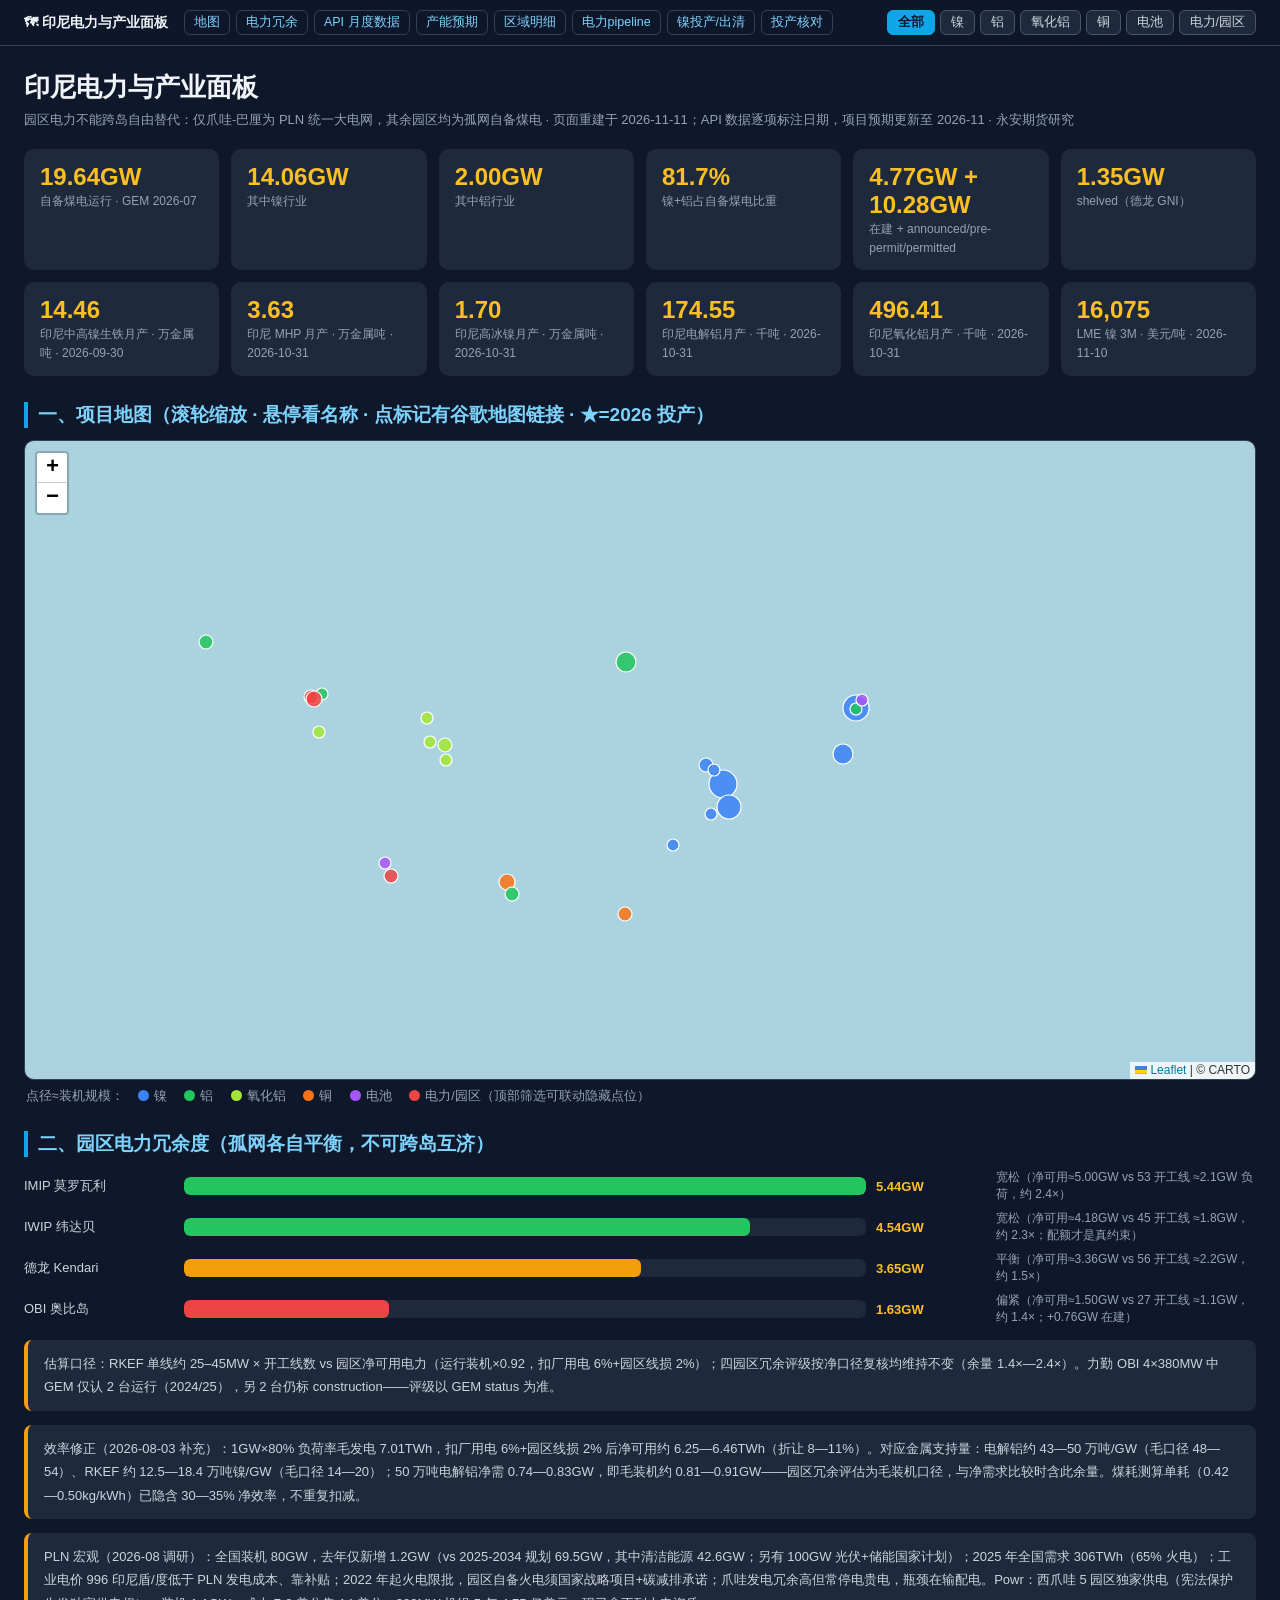
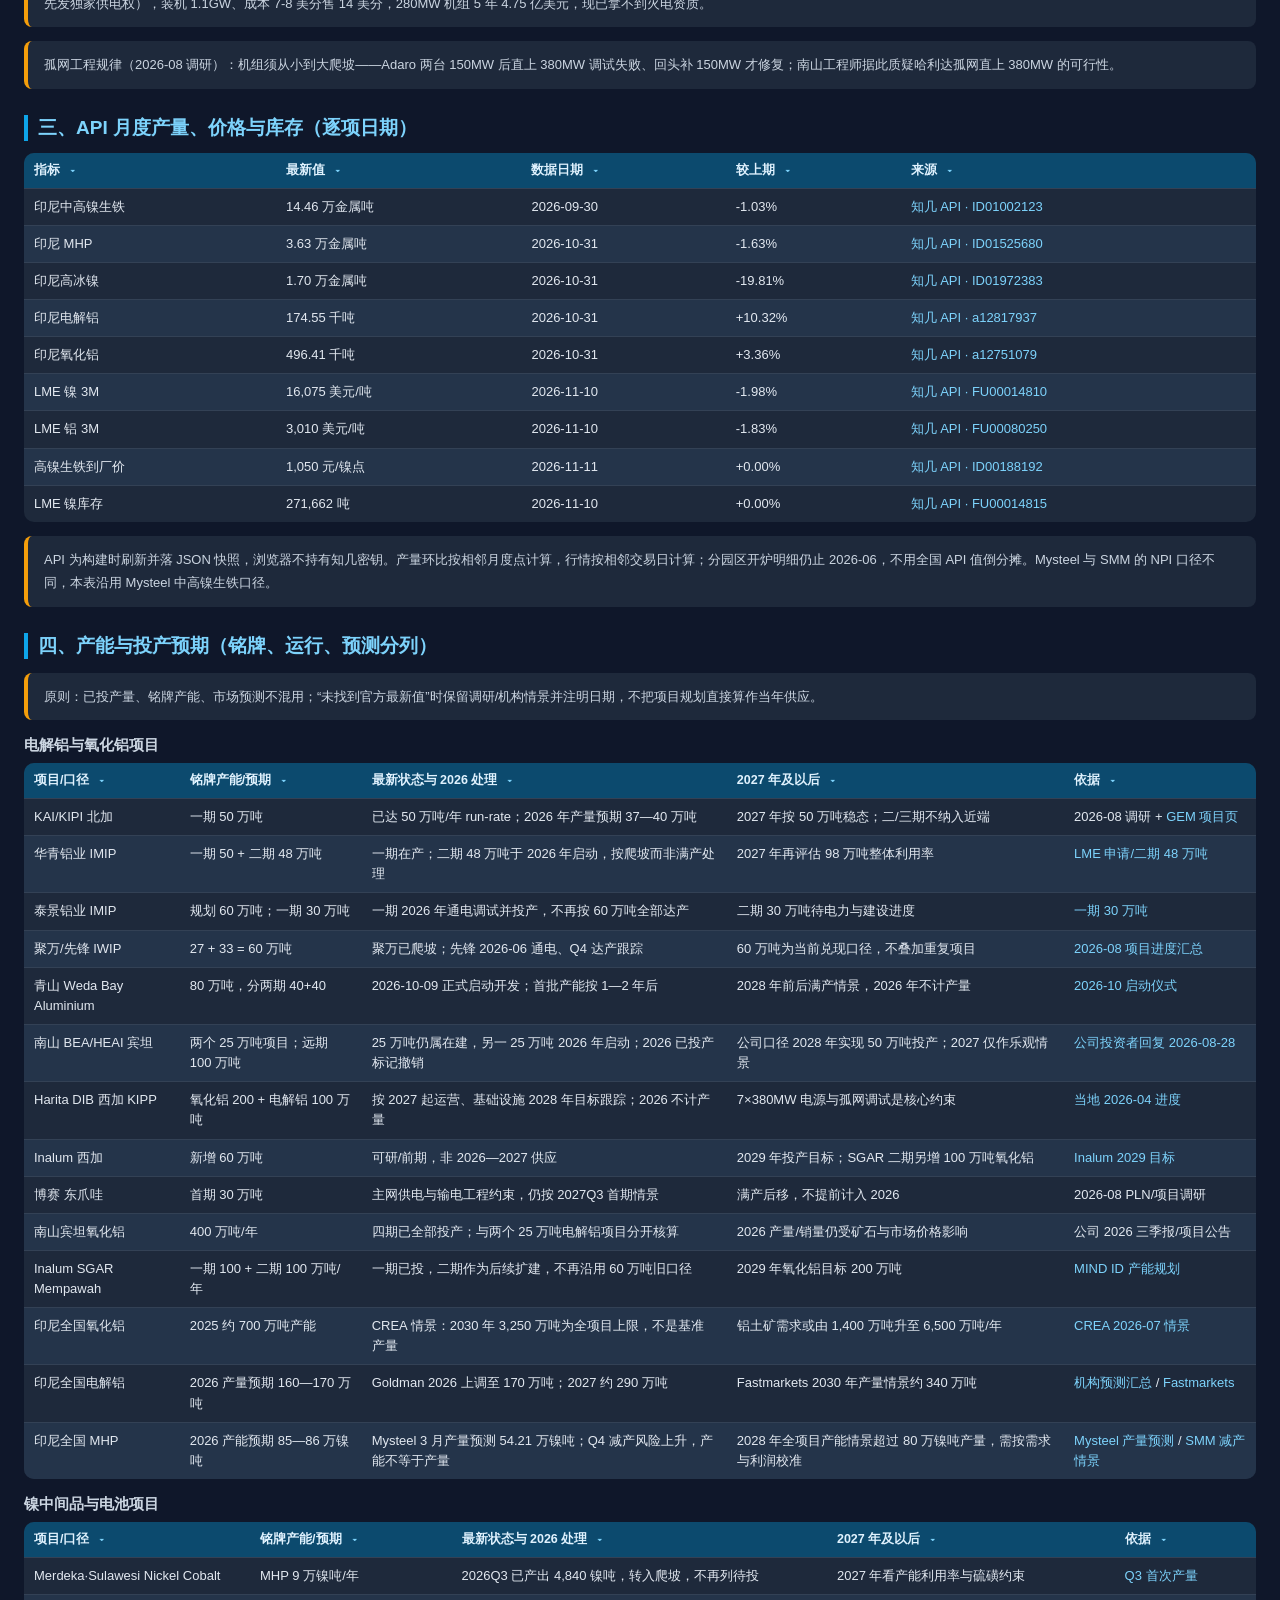
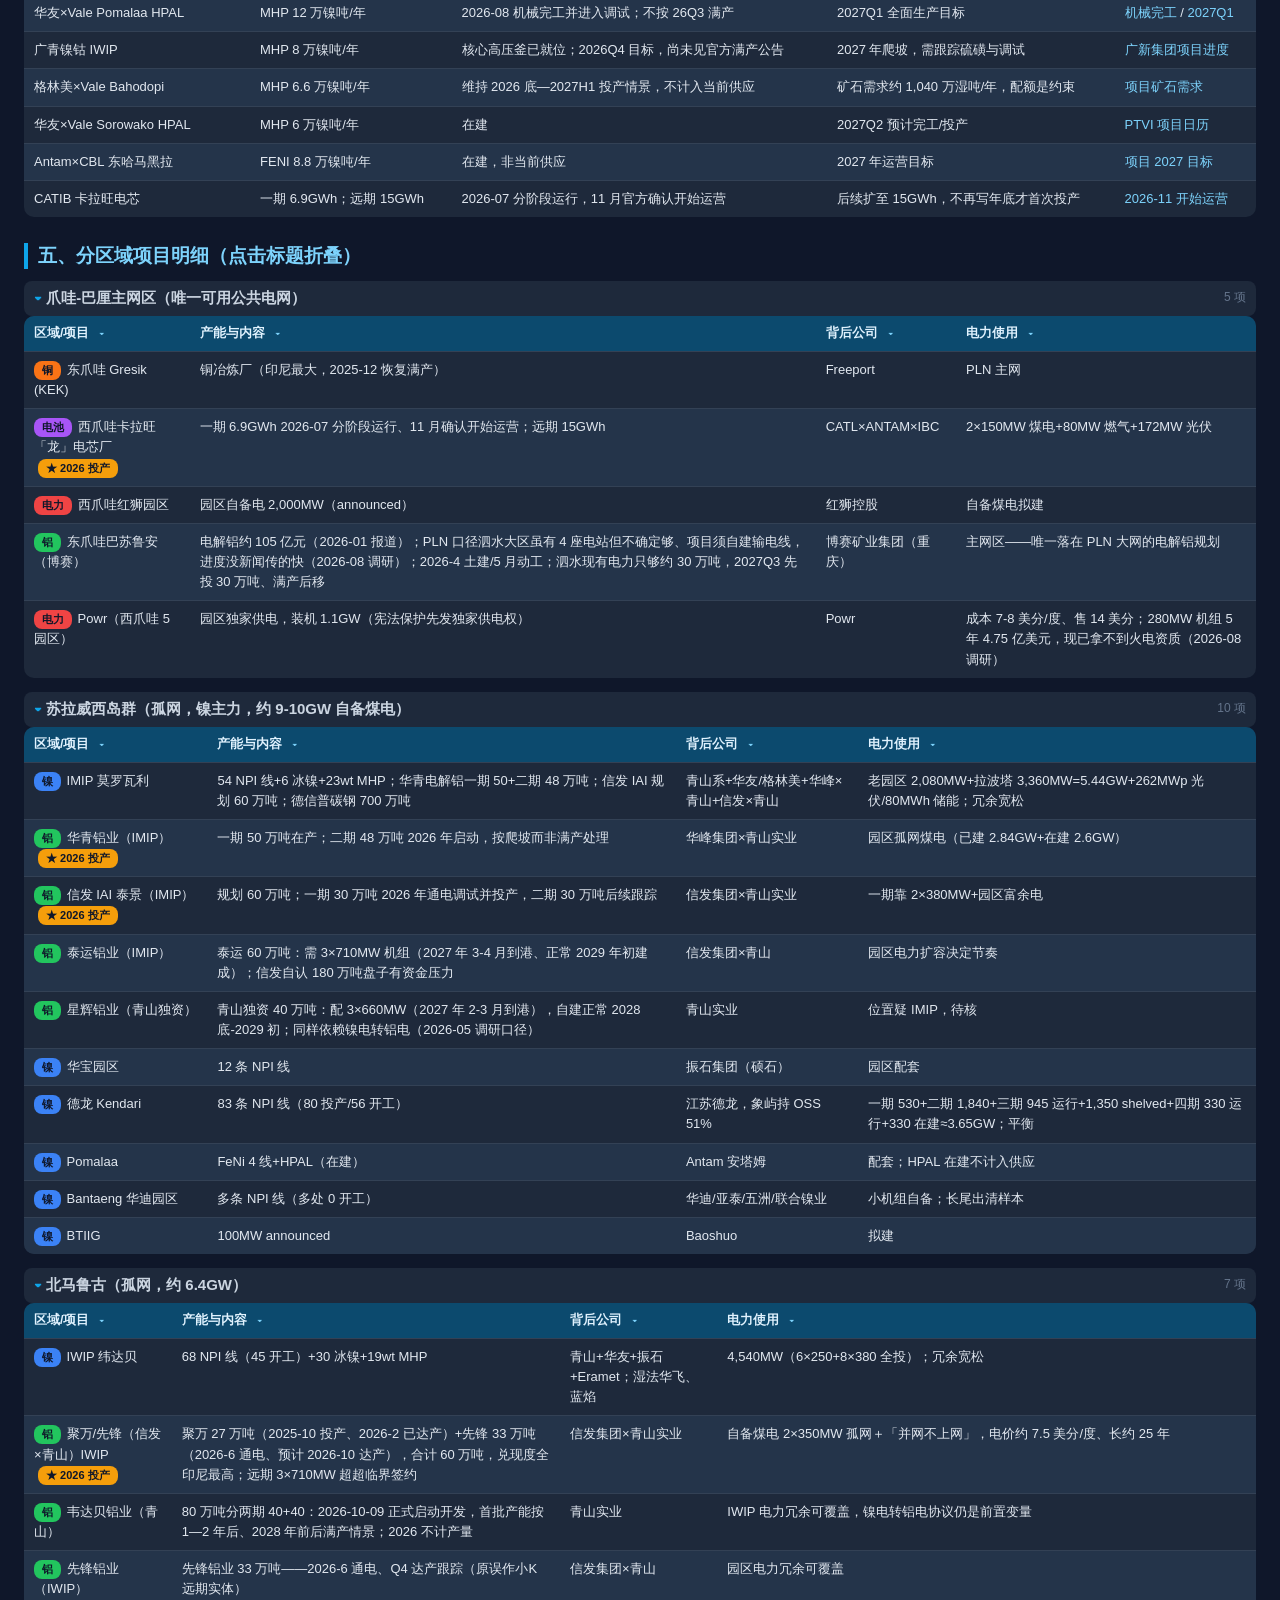
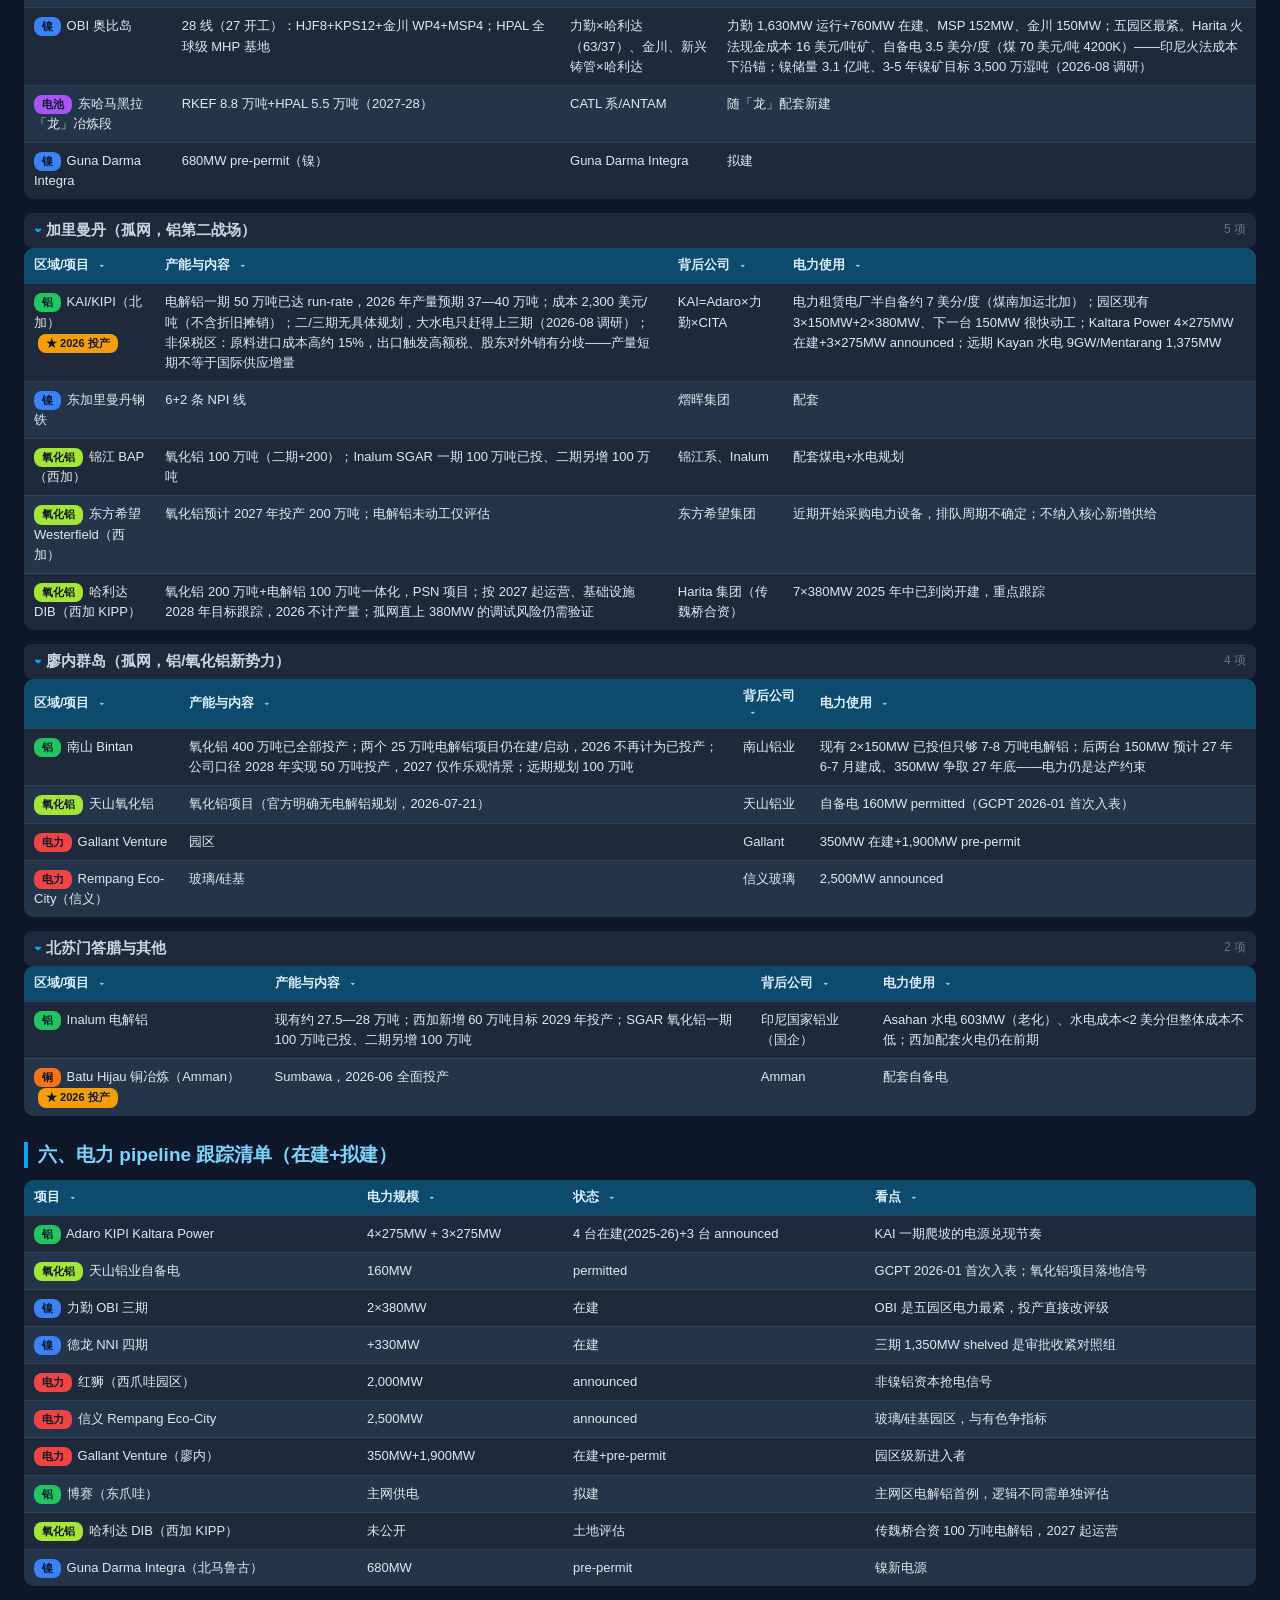
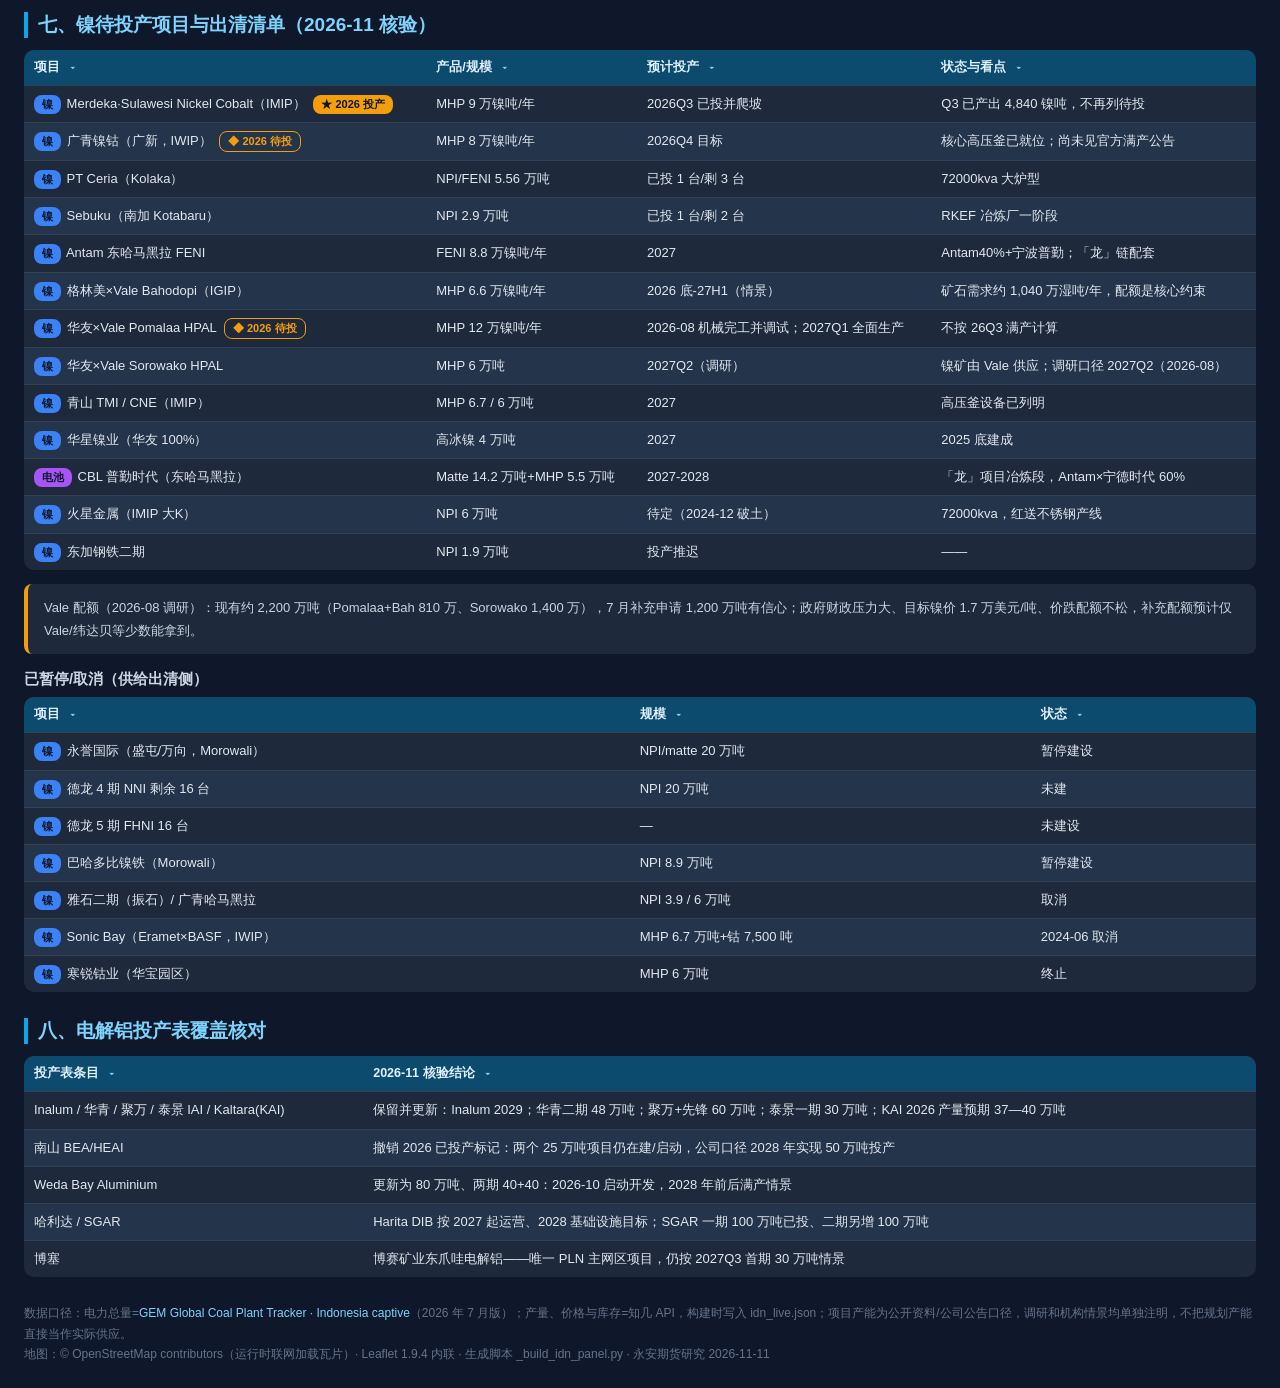
==== indonesia-power.html @ d213b959 "更新印尼电力面板 indonesia-power.html（2026-11-11）" ====
<!DOCTYPE html>
<html lang="zh-CN"><head><meta charset="UTF-8">
<meta name="viewport" content="width=device-width, initial-scale=1.0">
<title>印尼电力与产业面板 · 永安期货研究</title>
<style>
/* required styles */

.leaflet-pane,
.leaflet-tile,
.leaflet-marker-icon,
.leaflet-marker-shadow,
.leaflet-tile-container,
.leaflet-pane > svg,
.leaflet-pane > canvas,
.leaflet-zoom-box,
.leaflet-image-layer,
.leaflet-layer {
	position: absolute;
	left: 0;
	top: 0;
	}
.leaflet-container {
	overflow: hidden;
	}
.leaflet-tile,
.leaflet-marker-icon,
.leaflet-marker-shadow {
	-webkit-user-select: none;
	   -moz-user-select: none;
	        user-select: none;
	  -webkit-user-drag: none;
	}
/* Prevents IE11 from highlighting tiles in blue */
.leaflet-tile::selection {
	background: transparent;
}
/* Safari renders non-retina tile on retina better with this, but Chrome is worse */
.leaflet-safari .leaflet-tile {
	image-rendering: -webkit-optimize-contrast;
	}
/* hack that prevents hw layers "stretching" when loading new tiles */
.leaflet-safari .leaflet-tile-container {
	width: 1600px;
	height: 1600px;
	-webkit-transform-origin: 0 0;
	}
.leaflet-marker-icon,
.leaflet-marker-shadow {
	display: block;
	}
/* .leaflet-container svg: reset svg max-width decleration shipped in Joomla! (joomla.org) 3.x */
/* .leaflet-container img: map is broken in FF if you have max-width: 100% on tiles */
.leaflet-container .leaflet-overlay-pane svg {
	max-width: none !important;
	max-height: none !important;
	}
.leaflet-container .leaflet-marker-pane img,
.leaflet-container .leaflet-shadow-pane img,
.leaflet-container .leaflet-tile-pane img,
.leaflet-container img.leaflet-image-layer,
.leaflet-container .leaflet-tile {
	max-width: none !important;
	max-height: none !important;
	width: auto;
	padding: 0;
	}

.leaflet-container img.leaflet-tile {
	/* See: https://bugs.chromium.org/p/chromium/issues/detail?id=600120 */
	mix-blend-mode: plus-lighter;
}

.leaflet-container.leaflet-touch-zoom {
	-ms-touch-action: pan-x pan-y;
	touch-action: pan-x pan-y;
	}
.leaflet-container.leaflet-touch-drag {
	-ms-touch-action: pinch-zoom;
	/* Fallback for FF which doesn't support pinch-zoom */
	touch-action: none;
	touch-action: pinch-zoom;
}
.leaflet-container.leaflet-touch-drag.leaflet-touch-zoom {
	-ms-touch-action: none;
	touch-action: none;
}
.leaflet-container {
	-webkit-tap-highlight-color: transparent;
}
.leaflet-container a {
	-webkit-tap-highlight-color: rgba(51, 181, 229, 0.4);
}
.leaflet-tile {
	filter: inherit;
	visibility: hidden;
	}
.leaflet-tile-loaded {
	visibility: inherit;
	}
.leaflet-zoom-box {
	width: 0;
	height: 0;
	-moz-box-sizing: border-box;
	     box-sizing: border-box;
	z-index: 800;
	}
/* workaround for https://bugzilla.mozilla.org/show_bug.cgi?id=888319 */
.leaflet-overlay-pane svg {
	-moz-user-select: none;
	}

.leaflet-pane         { z-index: 400; }

.leaflet-tile-pane    { z-index: 200; }
.leaflet-overlay-pane { z-index: 400; }
.leaflet-shadow-pane  { z-index: 500; }
.leaflet-marker-pane  { z-index: 600; }
.leaflet-tooltip-pane   { z-index: 650; }
.leaflet-popup-pane   { z-index: 700; }

.leaflet-map-pane canvas { z-index: 100; }
.leaflet-map-pane svg    { z-index: 200; }

.leaflet-vml-shape {
	width: 1px;
	height: 1px;
	}
.lvml {
	behavior: url(#default#VML);
	display: inline-block;
	position: absolute;
	}


/* control positioning */

.leaflet-control {
	position: relative;
	z-index: 800;
	pointer-events: visiblePainted; /* IE 9-10 doesn't have auto */
	pointer-events: auto;
	}
.leaflet-top,
.leaflet-bottom {
	position: absolute;
	z-index: 1000;
	pointer-events: none;
	}
.leaflet-top {
	top: 0;
	}
.leaflet-right {
	right: 0;
	}
.leaflet-bottom {
	bottom: 0;
	}
.leaflet-left {
	left: 0;
	}
.leaflet-control {
	float: left;
	clear: both;
	}
.leaflet-right .leaflet-control {
	float: right;
	}
.leaflet-top .leaflet-control {
	margin-top: 10px;
	}
.leaflet-bottom .leaflet-control {
	margin-bottom: 10px;
	}
.leaflet-left .leaflet-control {
	margin-left: 10px;
	}
.leaflet-right .leaflet-control {
	margin-right: 10px;
	}


/* zoom and fade animations */

.leaflet-fade-anim .leaflet-popup {
	opacity: 0;
	-webkit-transition: opacity 0.2s linear;
	   -moz-transition: opacity 0.2s linear;
	        transition: opacity 0.2s linear;
	}
.leaflet-fade-anim .leaflet-map-pane .leaflet-popup {
	opacity: 1;
	}
.leaflet-zoom-animated {
	-webkit-transform-origin: 0 0;
	    -ms-transform-origin: 0 0;
	        transform-origin: 0 0;
	}
svg.leaflet-zoom-animated {
	will-change: transform;
}

.leaflet-zoom-anim .leaflet-zoom-animated {
	-webkit-transition: -webkit-transform 0.25s cubic-bezier(0,0,0.25,1);
	   -moz-transition:    -moz-transform 0.25s cubic-bezier(0,0,0.25,1);
	        transition:         transform 0.25s cubic-bezier(0,0,0.25,1);
	}
.leaflet-zoom-anim .leaflet-tile,
.leaflet-pan-anim .leaflet-tile {
	-webkit-transition: none;
	   -moz-transition: none;
	        transition: none;
	}

.leaflet-zoom-anim .leaflet-zoom-hide {
	visibility: hidden;
	}


/* cursors */

.leaflet-interactive {
	cursor: pointer;
	}
.leaflet-grab {
	cursor: -webkit-grab;
	cursor:    -moz-grab;
	cursor:         grab;
	}
.leaflet-crosshair,
.leaflet-crosshair .leaflet-interactive {
	cursor: crosshair;
	}
.leaflet-popup-pane,
.leaflet-control {
	cursor: auto;
	}
.leaflet-dragging .leaflet-grab,
.leaflet-dragging .leaflet-grab .leaflet-interactive,
.leaflet-dragging .leaflet-marker-draggable {
	cursor: move;
	cursor: -webkit-grabbing;
	cursor:    -moz-grabbing;
	cursor:         grabbing;
	}

/* marker & overlays interactivity */
.leaflet-marker-icon,
.leaflet-marker-shadow,
.leaflet-image-layer,
.leaflet-pane > svg path,
.leaflet-tile-container {
	pointer-events: none;
	}

.leaflet-marker-icon.leaflet-interactive,
.leaflet-image-layer.leaflet-interactive,
.leaflet-pane > svg path.leaflet-interactive,
svg.leaflet-image-layer.leaflet-interactive path {
	pointer-events: visiblePainted; /* IE 9-10 doesn't have auto */
	pointer-events: auto;
	}

/* visual tweaks */

.leaflet-container {
	background: #ddd;
	outline-offset: 1px;
	}
.leaflet-container a {
	color: #0078A8;
	}
.leaflet-zoom-box {
	border: 2px dotted #38f;
	background: rgba(255,255,255,0.5);
	}


/* general typography */
.leaflet-container {
	font-family: "Helvetica Neue", Arial, Helvetica, sans-serif;
	font-size: 12px;
	font-size: 0.75rem;
	line-height: 1.5;
	}


/* general toolbar styles */

.leaflet-bar {
	box-shadow: 0 1px 5px rgba(0,0,0,0.65);
	border-radius: 4px;
	}
.leaflet-bar a {
	background-color: #fff;
	border-bottom: 1px solid #ccc;
	width: 26px;
	height: 26px;
	line-height: 26px;
	display: block;
	text-align: center;
	text-decoration: none;
	color: black;
	}
.leaflet-bar a,
.leaflet-control-layers-toggle {
	background-position: 50% 50%;
	background-repeat: no-repeat;
	display: block;
	}
.leaflet-bar a:hover,
.leaflet-bar a:focus {
	background-color: #f4f4f4;
	}
.leaflet-bar a:first-child {
	border-top-left-radius: 4px;
	border-top-right-radius: 4px;
	}
.leaflet-bar a:last-child {
	border-bottom-left-radius: 4px;
	border-bottom-right-radius: 4px;
	border-bottom: none;
	}
.leaflet-bar a.leaflet-disabled {
	cursor: default;
	background-color: #f4f4f4;
	color: #bbb;
	}

.leaflet-touch .leaflet-bar a {
	width: 30px;
	height: 30px;
	line-height: 30px;
	}
.leaflet-touch .leaflet-bar a:first-child {
	border-top-left-radius: 2px;
	border-top-right-radius: 2px;
	}
.leaflet-touch .leaflet-bar a:last-child {
	border-bottom-left-radius: 2px;
	border-bottom-right-radius: 2px;
	}

/* zoom control */

.leaflet-control-zoom-in,
.leaflet-control-zoom-out {
	font: bold 18px 'Lucida Console', Monaco, monospace;
	text-indent: 1px;
	}

.leaflet-touch .leaflet-control-zoom-in, .leaflet-touch .leaflet-control-zoom-out  {
	font-size: 22px;
	}


/* layers control */

.leaflet-control-layers {
	box-shadow: 0 1px 5px rgba(0,0,0,0.4);
	background: #fff;
	border-radius: 5px;
	}
.leaflet-control-layers-toggle {
	background-image: url(images/layers.png);
	width: 36px;
	height: 36px;
	}
.leaflet-retina .leaflet-control-layers-toggle {
	background-image: url(images/layers-2x.png);
	background-size: 26px 26px;
	}
.leaflet-touch .leaflet-control-layers-toggle {
	width: 44px;
	height: 44px;
	}
.leaflet-control-layers .leaflet-control-layers-list,
.leaflet-control-layers-expanded .leaflet-control-layers-toggle {
	display: none;
	}
.leaflet-control-layers-expanded .leaflet-control-layers-list {
	display: block;
	position: relative;
	}
.leaflet-control-layers-expanded {
	padding: 6px 10px 6px 6px;
	color: #333;
	background: #fff;
	}
.leaflet-control-layers-scrollbar {
	overflow-y: scroll;
	overflow-x: hidden;
	padding-right: 5px;
	}
.leaflet-control-layers-selector {
	margin-top: 2px;
	position: relative;
	top: 1px;
	}
.leaflet-control-layers label {
	display: block;
	font-size: 13px;
	font-size: 1.08333em;
	}
.leaflet-control-layers-separator {
	height: 0;
	border-top: 1px solid #ddd;
	margin: 5px -10px 5px -6px;
	}

/* Default icon URLs */
.leaflet-default-icon-path { /* used only in path-guessing heuristic, see L.Icon.Default */
	background-image: url(images/marker-icon.png);
	}


/* attribution and scale controls */

.leaflet-container .leaflet-control-attribution {
	background: #fff;
	background: rgba(255, 255, 255, 0.8);
	margin: 0;
	}
.leaflet-control-attribution,
.leaflet-control-scale-line {
	padding: 0 5px;
	color: #333;
	line-height: 1.4;
	}
.leaflet-control-attribution a {
	text-decoration: none;
	}
.leaflet-control-attribution a:hover,
.leaflet-control-attribution a:focus {
	text-decoration: underline;
	}
.leaflet-attribution-flag {
	display: inline !important;
	vertical-align: baseline !important;
	width: 1em;
	height: 0.6669em;
	}
.leaflet-left .leaflet-control-scale {
	margin-left: 5px;
	}
.leaflet-bottom .leaflet-control-scale {
	margin-bottom: 5px;
	}
.leaflet-control-scale-line {
	border: 2px solid #777;
	border-top: none;
	line-height: 1.1;
	padding: 2px 5px 1px;
	white-space: nowrap;
	-moz-box-sizing: border-box;
	     box-sizing: border-box;
	background: rgba(255, 255, 255, 0.8);
	text-shadow: 1px 1px #fff;
	}
.leaflet-control-scale-line:not(:first-child) {
	border-top: 2px solid #777;
	border-bottom: none;
	margin-top: -2px;
	}
.leaflet-control-scale-line:not(:first-child):not(:last-child) {
	border-bottom: 2px solid #777;
	}

.leaflet-touch .leaflet-control-attribution,
.leaflet-touch .leaflet-control-layers,
.leaflet-touch .leaflet-bar {
	box-shadow: none;
	}
.leaflet-touch .leaflet-control-layers,
.leaflet-touch .leaflet-bar {
	border: 2px solid rgba(0,0,0,0.2);
	background-clip: padding-box;
	}


/* popup */

.leaflet-popup {
	position: absolute;
	text-align: center;
	margin-bottom: 20px;
	}
.leaflet-popup-content-wrapper {
	padding: 1px;
	text-align: left;
	border-radius: 12px;
	}
.leaflet-popup-content {
	margin: 13px 24px 13px 20px;
	line-height: 1.3;
	font-size: 13px;
	font-size: 1.08333em;
	min-height: 1px;
	}
.leaflet-popup-content p {
	margin: 17px 0;
	margin: 1.3em 0;
	}
.leaflet-popup-tip-container {
	width: 40px;
	height: 20px;
	position: absolute;
	left: 50%;
	margin-top: -1px;
	margin-left: -20px;
	overflow: hidden;
	pointer-events: none;
	}
.leaflet-popup-tip {
	width: 17px;
	height: 17px;
	padding: 1px;

	margin: -10px auto 0;
	pointer-events: auto;

	-webkit-transform: rotate(45deg);
	   -moz-transform: rotate(45deg);
	    -ms-transform: rotate(45deg);
	        transform: rotate(45deg);
	}
.leaflet-popup-content-wrapper,
.leaflet-popup-tip {
	background: white;
	color: #333;
	box-shadow: 0 3px 14px rgba(0,0,0,0.4);
	}
.leaflet-container a.leaflet-popup-close-button {
	position: absolute;
	top: 0;
	right: 0;
	border: none;
	text-align: center;
	width: 24px;
	height: 24px;
	font: 16px/24px Tahoma, Verdana, sans-serif;
	color: #757575;
	text-decoration: none;
	background: transparent;
	}
.leaflet-container a.leaflet-popup-close-button:hover,
.leaflet-container a.leaflet-popup-close-button:focus {
	color: #585858;
	}
.leaflet-popup-scrolled {
	overflow: auto;
	}

.leaflet-oldie .leaflet-popup-content-wrapper {
	-ms-zoom: 1;
	}
.leaflet-oldie .leaflet-popup-tip {
	width: 24px;
	margin: 0 auto;

	-ms-filter: "progid:DXImageTransform.Microsoft.Matrix(M11=0.70710678, M12=0.70710678, M21=-0.70710678, M22=0.70710678)";
	filter: progid:DXImageTransform.Microsoft.Matrix(M11=0.70710678, M12=0.70710678, M21=-0.70710678, M22=0.70710678);
	}

.leaflet-oldie .leaflet-control-zoom,
.leaflet-oldie .leaflet-control-layers,
.leaflet-oldie .leaflet-popup-content-wrapper,
.leaflet-oldie .leaflet-popup-tip {
	border: 1px solid #999;
	}


/* div icon */

.leaflet-div-icon {
	background: #fff;
	border: 1px solid #666;
	}


/* Tooltip */
/* Base styles for the element that has a tooltip */
.leaflet-tooltip {
	position: absolute;
	padding: 6px;
	background-color: #fff;
	border: 1px solid #fff;
	border-radius: 3px;
	color: #222;
	white-space: nowrap;
	-webkit-user-select: none;
	-moz-user-select: none;
	-ms-user-select: none;
	user-select: none;
	pointer-events: none;
	box-shadow: 0 1px 3px rgba(0,0,0,0.4);
	}
.leaflet-tooltip.leaflet-interactive {
	cursor: pointer;
	pointer-events: auto;
	}
.leaflet-tooltip-top:before,
.leaflet-tooltip-bottom:before,
.leaflet-tooltip-left:before,
.leaflet-tooltip-right:before {
	position: absolute;
	pointer-events: none;
	border: 6px solid transparent;
	background: transparent;
	content: "";
	}

/* Directions */

.leaflet-tooltip-bottom {
	margin-top: 6px;
}
.leaflet-tooltip-top {
	margin-top: -6px;
}
.leaflet-tooltip-bottom:before,
.leaflet-tooltip-top:before {
	left: 50%;
	margin-left: -6px;
	}
.leaflet-tooltip-top:before {
	bottom: 0;
	margin-bottom: -12px;
	border-top-color: #fff;
	}
.leaflet-tooltip-bottom:before {
	top: 0;
	margin-top: -12px;
	margin-left: -6px;
	border-bottom-color: #fff;
	}
.leaflet-tooltip-left {
	margin-left: -6px;
}
.leaflet-tooltip-right {
	margin-left: 6px;
}
.leaflet-tooltip-left:before,
.leaflet-tooltip-right:before {
	top: 50%;
	margin-top: -6px;
	}
.leaflet-tooltip-left:before {
	right: 0;
	margin-right: -12px;
	border-left-color: #fff;
	}
.leaflet-tooltip-right:before {
	left: 0;
	margin-left: -12px;
	border-right-color: #fff;
	}

/* Printing */

@media print {
	/* Prevent printers from removing background-images of controls. */
	.leaflet-control {
		-webkit-print-color-adjust: exact;
		print-color-adjust: exact;
		}
	}

* {box-sizing:border-box;margin:0;padding:0}
body {font-family:"Microsoft YaHei",sans-serif;background:#0f172a;color:#e2e8f0;padding:24px;max-width:1400px;margin:0 auto;padding-top:70px}
h1 {font-size:26px;color:#f1f5f9}
.sub {color:#94a3b8;font-size:13px;margin:6px 0 20px}
h2 {font-size:19px;color:#7dd3fc;margin:26px 0 12px;border-left:4px solid #0ea5e9;padding-left:10px}
h3 {font-size:15px;color:#cbd5e1;margin:16px 0 8px}
.toc {position:fixed;top:0;left:0;right:0;z-index:1000;background:rgba(15,23,42,.96);border-bottom:1px solid #334155;
      padding:10px 24px;display:flex;gap:6px;align-items:center;flex-wrap:wrap;backdrop-filter:blur(6px)}
.toc .tbrand {font-weight:bold;color:#f1f5f9;margin-right:10px;font-size:14px}
.toc a {color:#7dd3fc;text-decoration:none;font-size:12.5px;padding:3px 9px;border:1px solid #334155;border-radius:6px;white-space:nowrap}
.toc a:hover {background:#1e293b}
.filters {margin-left:auto;display:flex;gap:5px;align-items:center;flex-wrap:wrap}
.fbtn {background:#1e293b;color:#cbd5e1;border:1px solid #475569;border-radius:6px;padding:3px 10px;font-size:12.5px;cursor:pointer}
.fbtn.on {background:#0ea5e9;color:#0f172a;font-weight:bold;border-color:#0ea5e9}
.kpis {display:grid;grid-template-columns:repeat(auto-fit,minmax(160px,1fr));gap:12px}
.kpi {background:#1e293b;border-radius:10px;padding:14px 16px}
.kpi b {display:block;font-size:24px;color:#fbbf24}
.kpi span {font-size:12px;color:#94a3b8}
#map {width:100%;height:640px;border-radius:10px;border:1px solid #334155;background:#aad3df}
.maplegend {font-size:12.5px;color:#94a3b8;margin:8px 2px 0}
.maplegend i {display:inline-block;width:11px;height:11px;border-radius:50%;margin:0 5px 0 14px;vertical-align:-1px}
.leaflet-popup-content {font-family:"Microsoft YaHei",sans-serif;font-size:13px;line-height:1.6;max-width:300px}
.leaflet-popup-content b {color:#0b2a4a}
.gmaplink {display:inline-block;margin-top:6px;color:#0ea5e9;font-weight:bold;text-decoration:none}
details {margin-bottom:8px}
summary {cursor:pointer;font-size:15px;color:#cbd5e1;font-weight:bold;padding:8px 10px;background:#1e293b;border-radius:8px;list-style:none}
summary::-webkit-details-marker {display:none}
summary:before {content:"▸ ";color:#0ea5e9}
details[open] summary:before {content:"▾ "}
summary .cnt {float:right;color:#64748b;font-size:12px;font-weight:normal}
table {width:100%;border-collapse:collapse;background:#1e293b;border-radius:10px;overflow:hidden;font-size:13px;margin-bottom:14px}
th {background:#0c4a6e;color:#e0f2fe;text-align:left;padding:9px 10px;font-size:12.5px}
td {padding:8px 10px;border-top:1px solid #334155;vertical-align:top;line-height:1.55}
tr:nth-child(even) td {background:#24344a}
.chip {display:inline-block;padding:1px 8px;border-radius:8px;font-size:11px;color:#0f172a;font-weight:bold;margin-right:2px}
.badge26 {display:inline-block;padding:1px 8px;border-radius:8px;font-size:11px;background:#f59e0b;color:#0f172a;font-weight:bold;margin-left:4px}
.badge26e {display:inline-block;padding:1px 8px;border-radius:8px;font-size:11px;background:transparent;color:#f59e0b;border:1px solid #f59e0b;font-weight:bold;margin-left:4px}
.brow {display:flex;align-items:center;gap:10px;margin:7px 0;font-size:13px}
.bname {width:150px;color:#cbd5e1}
.btrack {flex:1;background:#1e293b;border-radius:6px;height:18px;overflow:hidden}
.bfill {display:block;height:100%;border-radius:6px}
.ok {background:#22c55e}.mid {background:#f59e0b}.tight {background:#ef4444}
.bval {width:110px;color:#fbbf24;font-weight:bold}
.bnote {width:260px;color:#94a3b8;font-size:12px}
th {cursor:pointer;user-select:none;position:relative}
th .sortmark {color:#f59e0b;margin-left:3px}
th .fbtn2 {margin-left:5px;background:transparent;border:none;color:#7dd3fc;cursor:pointer;font-size:11px;padding:0 2px}
th .fbtn2.on {color:#f59e0b}
th .fbtn2:hover {color:#fbbf24}
.fdrop {position:absolute;z-index:2000;background:#1e293b;border:1px solid #475569;border-radius:10px;
        padding:10px;min-width:210px;max-width:280px;box-shadow:0 10px 30px rgba(0,0,0,.5)}
.fdrop input {width:100%;background:#0f172a;border:1px solid #475569;border-radius:5px;color:#e2e8f0;font-size:12px;padding:4px 8px;margin-bottom:6px}
.fdrop .fvals {max-height:220px;overflow-y:auto}
.fdrop label {display:flex;gap:6px;align-items:center;font-size:12.5px;color:#cbd5e1;padding:3px 2px;cursor:pointer}
.fdrop label:hover {background:#24344a}
.fdrop .fops {display:flex;gap:6px;margin-bottom:6px}
.fdrop .fops button {flex:1;background:#0c4a6e;color:#e0f2fe;border:none;border-radius:5px;padding:3px 0;font-size:12px;cursor:pointer}
.fdrop .fops button:hover {background:#0ea5e9;color:#0f172a}
.note {background:#1e293b;border-left:4px solid #f59e0b;border-radius:8px;padding:12px 16px;font-size:13px;line-height:1.8;color:#cbd5e1;margin:14px 0}
.footer {margin-top:26px;color:#64748b;font-size:12px;line-height:1.7}
</style></head><body>

<nav class="toc">
  <span class="tbrand">🗺 印尼电力与产业面板</span>
  <a href="#sec-map">地图</a><a href="#sec-redundancy">电力冗余</a><a href="#sec-nickel">API 月度数据</a><a href="#sec-capacity">产能预期</a>
  <a href="#sec0">区域明细</a><a href="#sec-pipeline">电力pipeline</a><a href="#sec-pipeline-ni">镍投产/出清</a><a href="#sec-coverage">投产核对</a>
  <span class="filters" id="filters">
    <button class="fbtn on" data-cat="all">全部</button>
    <button class="fbtn" data-cat="镍">镍</button>
    <button class="fbtn" data-cat="铝">铝</button>
    <button class="fbtn" data-cat="氧化铝">氧化铝</button>
    <button class="fbtn" data-cat="铜">铜</button>
    <button class="fbtn" data-cat="电池">电池</button>
    <button class="fbtn" data-cat="电力">电力/园区</button>
  </span>
</nav>

<h1>印尼电力与产业面板</h1>
<p class="sub">园区电力不能跨岛自由替代：仅爪哇-巴厘为 PLN 统一大电网，其余园区均为孤网自备煤电 · 页面重建于 2026-11-11；API 数据逐项标注日期，项目预期更新至 2026-11 · 永安期货研究</p>

<div class="kpis"><div class="kpi"><b>19.64GW</b><span>自备煤电运行 · GEM 2026-07</span></div><div class="kpi"><b>14.06GW</b><span>其中镍行业</span></div><div class="kpi"><b>2.00GW</b><span>其中铝行业</span></div><div class="kpi"><b>81.7%</b><span>镍+铝占自备煤电比重</span></div><div class="kpi"><b>4.77GW + 10.28GW</b><span>在建 + announced/pre-permit/permitted</span></div><div class="kpi"><b>1.35GW</b><span>shelved（德龙 GNI）</span></div></div>
<div class="kpis" style="margin-top:12px"><div class="kpi"><b>14.46</b><span>印尼中高镍生铁月产 · 万金属吨 · 2026-09-30</span></div><div class="kpi"><b>3.63</b><span>印尼 MHP 月产 · 万金属吨 · 2026-10-31</span></div><div class="kpi"><b>1.70</b><span>印尼高冰镍月产 · 万金属吨 · 2026-10-31</span></div><div class="kpi"><b>174.55</b><span>印尼电解铝月产 · 千吨 · 2026-10-31</span></div><div class="kpi"><b>496.41</b><span>印尼氧化铝月产 · 千吨 · 2026-10-31</span></div><div class="kpi"><b>16,075</b><span>LME 镍 3M · 美元/吨 · 2026-11-10</span></div></div>

<h2 id="sec-map">一、项目地图（滚轮缩放 · 悬停看名称 · 点标记有谷歌地图链接 · ★=2026 投产）</h2>
<div id="map"></div>
<p class="maplegend">点径≈装机规模：<i style="background:#3b82f6"></i>镍 <i style="background:#22c55e"></i>铝 <i style="background:#a3e635"></i>氧化铝 <i style="background:#f97316"></i>铜 <i style="background:#a855f7"></i>电池 <i style="background:#ef4444"></i>电力/园区（顶部筛选可联动隐藏点位）</p>

<h2 id="sec-redundancy">二、园区电力冗余度（孤网各自平衡，不可跨岛互济）</h2>
<div class="brow"><span class="bname">IMIP 莫罗瓦利</span><span class="btrack"><span class="bfill ok" style="width:100%"></span></span><span class="bval">5.44GW</span><span class="bnote">宽松（净可用≈5.00GW vs 53 开工线 ≈2.1GW 负荷，约 2.4×）</span></div><div class="brow"><span class="bname">IWIP 纬达贝</span><span class="btrack"><span class="bfill ok" style="width:83%"></span></span><span class="bval">4.54GW</span><span class="bnote">宽松（净可用≈4.18GW vs 45 开工线 ≈1.8GW，约 2.3×；配额才是真约束）</span></div><div class="brow"><span class="bname">德龙 Kendari</span><span class="btrack"><span class="bfill mid" style="width:67%"></span></span><span class="bval">3.65GW</span><span class="bnote">平衡（净可用≈3.36GW vs 56 开工线 ≈2.2GW，约 1.5×）</span></div><div class="brow"><span class="bname">OBI 奥比岛</span><span class="btrack"><span class="bfill tight" style="width:30%"></span></span><span class="bval">1.63GW</span><span class="bnote">偏紧（净可用≈1.50GW vs 27 开工线 ≈1.1GW，约 1.4×；+0.76GW 在建）</span></div>
<div class="note">估算口径：RKEF 单线约 25–45MW × 开工线数 vs 园区净可用电力（运行装机×0.92，扣厂用电 6%+园区线损 2%）；四园区冗余评级按净口径复核均维持不变（余量 1.4×—2.4×）。力勤 OBI 4×380MW 中 GEM 仅认 2 台运行（2024/25），另 2 台仍标 construction——评级以 GEM status 为准。</div><div class="note">效率修正（2026-08-03 补充）：1GW×80% 负荷率毛发电 7.01TWh，扣厂用电 6%+园区线损 2% 后净可用约 6.25—6.46TWh（折让 8—11%）。对应金属支持量：电解铝约 43—50 万吨/GW（毛口径 48—54）、RKEF 约 12.5—18.4 万吨镍/GW（毛口径 14—20）；50 万吨电解铝净需 0.74—0.83GW，即毛装机约 0.81—0.91GW——园区冗余评估为毛装机口径，与净需求比较时含此余量。煤耗测算单耗（0.42—0.50kg/kWh）已隐含 30—35% 净效率，不重复扣减。</div><div class="note">PLN 宏观（2026-08 调研）：全国装机 80GW，去年仅新增 1.2GW（vs 2025-2034 规划 69.5GW，其中清洁能源 42.6GW；另有 100GW 光伏+储能国家计划）；2025 年全国需求 306TWh（65% 火电）；工业电价 996 印尼盾/度低于 PLN 发电成本、靠补贴；2022 年起火电限批，园区自备火电须国家战略项目+碳减排承诺；爪哇发电冗余高但常停电贵电，瓶颈在输配电。Powr：西爪哇 5 园区独家供电（宪法保护先发独家供电权），装机 1.1GW、成本 7-8 美分售 14 美分，280MW 机组 5 年 4.75 亿美元，现已拿不到火电资质。</div><div class="note">孤网工程规律（2026-08 调研）：机组须从小到大爬坡——Adaro 两台 150MW 后直上 380MW 调试失败、回头补 150MW 才修复；南山工程师据此质疑哈利达孤网直上 380MW 的可行性。</div>

<h2 id="sec-nickel">三、API 月度产量、价格与库存（逐项日期）</h2>
<table><thead><tr><th>指标</th><th>最新值</th><th>数据日期</th><th>较上期</th><th>来源</th></tr></thead><tbody><tr data-cat="API"><td>印尼中高镍生铁</td><td>14.46 万金属吨</td><td>2026-09-30</td><td>-1.03%</td><td><a href="https://zhiji-ai.xyz/" target="_blank" style="color:#7dd3fc;text-decoration:none">知几 API · ID01002123</a></td></tr><tr data-cat="API"><td>印尼 MHP</td><td>3.63 万金属吨</td><td>2026-10-31</td><td>-1.63%</td><td><a href="https://zhiji-ai.xyz/" target="_blank" style="color:#7dd3fc;text-decoration:none">知几 API · ID01525680</a></td></tr><tr data-cat="API"><td>印尼高冰镍</td><td>1.70 万金属吨</td><td>2026-10-31</td><td>-19.81%</td><td><a href="https://zhiji-ai.xyz/" target="_blank" style="color:#7dd3fc;text-decoration:none">知几 API · ID01972383</a></td></tr><tr data-cat="API"><td>印尼电解铝</td><td>174.55 千吨</td><td>2026-10-31</td><td>+10.32%</td><td><a href="https://zhiji-ai.xyz/" target="_blank" style="color:#7dd3fc;text-decoration:none">知几 API · a12817937</a></td></tr><tr data-cat="API"><td>印尼氧化铝</td><td>496.41 千吨</td><td>2026-10-31</td><td>+3.36%</td><td><a href="https://zhiji-ai.xyz/" target="_blank" style="color:#7dd3fc;text-decoration:none">知几 API · a12751079</a></td></tr><tr data-cat="API"><td>LME 镍 3M</td><td>16,075 美元/吨</td><td>2026-11-10</td><td>-1.98%</td><td><a href="https://zhiji-ai.xyz/" target="_blank" style="color:#7dd3fc;text-decoration:none">知几 API · FU00014810</a></td></tr><tr data-cat="API"><td>LME 铝 3M</td><td>3,010 美元/吨</td><td>2026-11-10</td><td>-1.83%</td><td><a href="https://zhiji-ai.xyz/" target="_blank" style="color:#7dd3fc;text-decoration:none">知几 API · FU00080250</a></td></tr><tr data-cat="API"><td>高镍生铁到厂价</td><td>1,050 元/镍点</td><td>2026-11-11</td><td>+0.00%</td><td><a href="https://zhiji-ai.xyz/" target="_blank" style="color:#7dd3fc;text-decoration:none">知几 API · ID00188192</a></td></tr><tr data-cat="API"><td>LME 镍库存</td><td>271,662 吨</td><td>2026-11-10</td><td>+0.00%</td><td><a href="https://zhiji-ai.xyz/" target="_blank" style="color:#7dd3fc;text-decoration:none">知几 API · FU00014815</a></td></tr></tbody></table><div class="note">API 为构建时刷新并落 JSON 快照，浏览器不持有知几密钥。产量环比按相邻月度点计算，行情按相邻交易日计算；分园区开炉明细仍止 2026-06，不用全国 API 值倒分摊。Mysteel 与 SMM 的 NPI 口径不同，本表沿用 Mysteel 中高镍生铁口径。</div>

<h2 id="sec-capacity">四、产能与投产预期（铭牌、运行、预测分列）</h2><div class="note">原则：已投产量、铭牌产能、市场预测不混用；“未找到官方最新值”时保留调研/机构情景并注明日期，不把项目规划直接算作当年供应。</div><h3>电解铝与氧化铝项目</h3><table><thead><tr><th>项目/口径</th><th>铭牌产能/预期</th><th>最新状态与 2026 处理</th><th>2027 年及以后</th><th>依据</th></tr></thead><tbody><tr><td>KAI/KIPI 北加</td><td>一期 50 万吨</td><td>已达 50 万吨/年 run-rate；2026 年产量预期 37—40 万吨</td><td>2027 年按 50 万吨稳态；二/三期不纳入近端</td><td>2026-08 调研 + <a href="https://www.gem.wiki/AlamTri_Aluminum_Smelter_power_station" target="_blank" style="color:#7dd3fc;text-decoration:none">GEM 项目页</a></td></tr><tr><td>华青铝业 IMIP</td><td>一期 50 + 二期 48 万吨</td><td>一期在产；二期 48 万吨于 2026 年启动，按爬坡而非满产处理</td><td>2027 年再评估 98 万吨整体利用率</td><td><a href="https://finance.sina.com.cn/wm/2026-05-12/doc-inhxqeey1983681.shtml" target="_blank" style="color:#7dd3fc;text-decoration:none">LME 申请/二期 48 万吨</a></td></tr><tr><td>泰景铝业 IMIP</td><td>规划 60 万吨；一期 30 万吨</td><td>一期 2026 年通电调试并投产，不再按 60 万吨全部达产</td><td>二期 30 万吨待电力与建设进度</td><td><a href="https://news.cnal.com/2026/08-12/1786496020667843.shtml" target="_blank" style="color:#7dd3fc;text-decoration:none">一期 30 万吨</a></td></tr><tr><td>聚万/先锋 IWIP</td><td>27 + 33 = 60 万吨</td><td>聚万已爬坡；先锋 2026-06 通电、Q4 达产跟踪</td><td>60 万吨为当前兑现口径，不叠加重复项目</td><td><a href="https://www.chinascrap.com/topic/topic_view?key=183752" target="_blank" style="color:#7dd3fc;text-decoration:none">2026-08 项目进度汇总</a></td></tr><tr><td>青山 Weda Bay Aluminium</td><td>80 万吨，分两期 40+40</td><td>2026-10-09 正式启动开发；首批产能按 1—2 年后</td><td>2028 年前后满产情景，2026 年不计产量</td><td><a href="https://www.seetao.com/details/281103.html" target="_blank" style="color:#7dd3fc;text-decoration:none">2026-10 启动仪式</a></td></tr><tr><td>南山 BEA/HEAI 宾坦</td><td>两个 25 万吨项目；远期 100 万吨</td><td>25 万吨仍属在建，另一 25 万吨 2026 年启动；2026 已投产标记撤销</td><td>公司口径 2028 年实现 50 万吨投产；2027 仅作乐观情景</td><td><a href="https://ir.p5w.net/question/0001BB7709186ABC49A98E3CDCF8DEB53249.shtml" target="_blank" style="color:#7dd3fc;text-decoration:none">公司投资者回复 2026-08-28</a></td></tr><tr><td>Harita DIB 西加 KIPP</td><td>氧化铝 200 + 电解铝 100 万吨</td><td>按 2027 起运营、基础设施 2028 年目标跟踪；2026 不计产量</td><td>7×380MW 电源与孤网调试是核心约束</td><td><a href="https://kalbar.suara.com/read/2026/04/23/185215/proyek-harita-group-dikebut-kayong-utara-bersiap-jadi-pusat-industri-alumina-dan-aluminium" target="_blank" style="color:#7dd3fc;text-decoration:none">当地 2026-04 进度</a></td></tr><tr><td>Inalum 西加</td><td>新增 60 万吨</td><td>可研/前期，非 2026—2027 供应</td><td>2029 年投产目标；SGAR 二期另增 100 万吨氧化铝</td><td><a href="https://www.mining.com/web/inalum-targets-2029-to-commission-new-aluminum-plant/" target="_blank" style="color:#7dd3fc;text-decoration:none">Inalum 2029 目标</a></td></tr><tr><td>博赛 东爪哇</td><td>首期 30 万吨</td><td>主网供电与输电工程约束，仍按 2027Q3 首期情景</td><td>满产后移，不提前计入 2026</td><td>2026-08 PLN/项目调研</td></tr><tr><td>南山宾坦氧化铝</td><td>400 万吨/年</td><td>四期已全部投产；与两个 25 万吨电解铝项目分开核算</td><td>2026 产量/销量仍受矿石与市场价格影响</td><td>公司 2026 三季报/项目公告</td></tr><tr><td>Inalum SGAR Mempawah</td><td>一期 100 + 二期 100 万吨/年</td><td>一期已投，二期作为后续扩建，不再沿用 60 万吨旧口径</td><td>2029 年氧化铝目标 200 万吨</td><td><a href="https://mind.id/en/news/capai-swasembada-aluminium-mind-id-perkuat-kapasitas-produksi-900-ribu-ktpa" target="_blank" style="color:#7dd3fc;text-decoration:none">MIND ID 产能规划</a></td></tr><tr><td>印尼全国氧化铝</td><td>2025 约 700 万吨产能</td><td>CREA 情景：2030 年 3,250 万吨为全项目上限，不是基准产量</td><td>铝土矿需求或由 1,400 万吨升至 6,500 万吨/年</td><td><a href="https://energyandcleanair.org/publication/indonesias-aluminium-downstream-following-nickel-into-a-captive-coal-boom/" target="_blank" style="color:#7dd3fc;text-decoration:none">CREA 2026-07 情景</a></td></tr><tr><td>印尼全国电解铝</td><td>2026 产量预期 160—170 万吨</td><td>Goldman 2026 上调至 170 万吨；2027 约 290 万吨</td><td>Fastmarkets 2030 年产量情景约 340 万吨</td><td><a href="https://www.canadianminingreport.com/blog/bofa-sees-aluminium-market-shifting-from-deficit-to-surplus-what-could-drive-the-change" target="_blank" style="color:#7dd3fc;text-decoration:none">机构预测汇总</a> / <a href="https://www.fastmarkets.com/uploads/2026/04/Indonesia-Focus-Miami-Andy-Farida-2026.pdf" target="_blank" style="color:#7dd3fc;text-decoration:none">Fastmarkets</a></td></tr><tr><td>印尼全国 MHP</td><td>2026 产能预期 85—86 万镍吨</td><td>Mysteel 3 月产量预测 54.21 万镍吨；Q4 减产风险上升，产能不等于产量</td><td>2028 年全项目产能情景超过 80 万镍吨产量，需按需求与利润校准</td><td><a href="https://www.mysteel.net/analysis/5117038-indonesias-mhp-production-declines-as-supply-constraints-emerge" target="_blank" style="color:#7dd3fc;text-decoration:none">Mysteel 产量预测</a> / <a href="https://news.metal.com/newscontent/104173852-smm-analysis-indonesian-nickel-output-cut-talk-gathers-pace-but-the-case-for-cutting-diverges-across-the-supply-chain" target="_blank" style="color:#7dd3fc;text-decoration:none">SMM 减产情景</a></td></tr></tbody></table><h3>镍中间品与电池项目</h3><table><thead><tr><th>项目/口径</th><th>铭牌产能/预期</th><th>最新状态与 2026 处理</th><th>2027 年及以后</th><th>依据</th></tr></thead><tbody><tr><td>Merdeka·Sulawesi Nickel Cobalt</td><td>MHP 9 万镍吨/年</td><td>2026Q3 已产出 4,840 镍吨，转入爬坡，不再列待投</td><td>2027 年看产能利用率与硫磺约束</td><td><a href="https://news.metal.com/newscontent/104171869-enc-project-hits-494-tonnes-cobalt-achieves-first-metal-cathode-in-q3-amid-drought-challenges" target="_blank" style="color:#7dd3fc;text-decoration:none">Q3 首次产量</a></td></tr><tr><td>华友×Vale Pomalaa HPAL</td><td>MHP 12 万镍吨/年</td><td>2026-08 机械完工并进入调试；不按 26Q3 满产</td><td>2027Q1 全面生产目标</td><td><a href="https://news.metal.com/newscontent/104063600-smm-nickel-flash-vale-mechanical-construction-of-the-hpal-pomalaa-nickel-smelter-has-been-completed" target="_blank" style="color:#7dd3fc;text-decoration:none">机械完工</a> / <a href="https://quartr.com/events/pt-vale-indonesia-tbk-inco-q4-2025_FtltqdIS" target="_blank" style="color:#7dd3fc;text-decoration:none">2027Q1</a></td></tr><tr><td>广青镍钴 IWIP</td><td>MHP 8 万镍吨/年</td><td>核心高压釜已就位；2026Q4 目标，尚未见官方满产公告</td><td>2027 年爬坡，需跟踪硫磺与调试</td><td><a href="https://www.gdghg.com/xwzx/gxyw/content/post_100485.html" target="_blank" style="color:#7dd3fc;text-decoration:none">广新集团项目进度</a></td></tr><tr><td>格林美×Vale Bahodopi</td><td>MHP 6.6 万镍吨/年</td><td>维持 2026 底—2027H1 投产情景，不计入当前供应</td><td>矿石需求约 1,040 万湿吨/年，配额是约束</td><td><a href="https://www.mining.com/web/vale-indonesia-says-2026-mining-quota-wont-be-enough-to-meet-demand-from-new-smelters/" target="_blank" style="color:#7dd3fc;text-decoration:none">项目矿石需求</a></td></tr><tr><td>华友×Vale Sorowako HPAL</td><td>MHP 6 万镍吨/年</td><td>在建</td><td>2027Q2 预计完工/投产</td><td><a href="https://pubexlive.idx.co.id/document/download/INCO_Company_Profile.pdf" target="_blank" style="color:#7dd3fc;text-decoration:none">PTVI 项目日历</a></td></tr><tr><td>Antam×CBL 东哈马黑拉</td><td>FENI 8.8 万镍吨/年</td><td>在建，非当前供应</td><td>2027 年运营目标</td><td><a href="https://www.djakarta-miningclub.com/news/antam-antm-expands-ferronickel-export-market-to-south-korea" target="_blank" style="color:#7dd3fc;text-decoration:none">项目 2027 目标</a></td></tr><tr><td>CATIB 卡拉旺电芯</td><td>一期 6.9GWh；远期 15GWh</td><td>2026-07 分阶段运行，11 月官方确认开始运营</td><td>后续扩至 15GWh，不再写年底才首次投产</td><td><a href="https://finance.yahoo.com/energy/articles/catl-ev-battery-jv-indonesia-101305922.html" target="_blank" style="color:#7dd3fc;text-decoration:none">2026-11 开始运营</a></td></tr></tbody></table>

<h2>五、分区域项目明细（点击标题折叠）</h2>
<details id="sec0" open><summary>爪哇-巴厘主网区（唯一可用公共电网）<span class="cnt">5 项</span></summary><table><thead><tr><th>区域/项目</th><th>产能与内容</th><th>背后公司</th><th>电力使用</th></tr></thead><tbody><tr data-cat="铜"><td><span class="chip" style="background:#f97316">铜</span> 东爪哇 Gresik (KEK) </td><td>铜冶炼厂（印尼最大，2025-12 恢复满产）</td><td>Freeport</td><td>PLN 主网</td></tr><tr data-cat="电池"><td><span class="chip" style="background:#a855f7">电池</span> 西爪哇卡拉旺「龙」电芯厂 <span class="badge26">★ 2026 投产</span></td><td>一期 6.9GWh 2026-07 分阶段运行、11 月确认开始运营；远期 15GWh</td><td>CATL×ANTAM×IBC</td><td>2×150MW 煤电+80MW 燃气+172MW 光伏</td></tr><tr data-cat="电力"><td><span class="chip" style="background:#ef4444">电力</span> 西爪哇红狮园区 </td><td>园区自备电 2,000MW（announced）</td><td>红狮控股</td><td>自备煤电拟建</td></tr><tr data-cat="铝"><td><span class="chip" style="background:#22c55e">铝</span> 东爪哇巴苏鲁安（博赛） </td><td>电解铝约 105 亿元（2026-01 报道）；PLN 口径泗水大区虽有 4 座电站但不确定够、项目须自建输电线，进度没新闻传的快（2026-08 调研）；2026-4 土建/5 月动工；泗水现有电力只够约 30 万吨，2027Q3 先投 30 万吨、满产后移</td><td>博赛矿业集团（重庆）</td><td>主网区——唯一落在 PLN 大网的电解铝规划</td></tr><tr data-cat="电力"><td><span class="chip" style="background:#ef4444">电力</span> Powr（西爪哇 5 园区） </td><td>园区独家供电，装机 1.1GW（宪法保护先发独家供电权）</td><td>Powr</td><td>成本 7-8 美分/度、售 14 美分；280MW 机组 5 年 4.75 亿美元，现已拿不到火电资质（2026-08 调研）</td></tr></tbody></table></details><details id="sec1" open><summary>苏拉威西岛群（孤网，镍主力，约 9-10GW 自备煤电）<span class="cnt">10 项</span></summary><table><thead><tr><th>区域/项目</th><th>产能与内容</th><th>背后公司</th><th>电力使用</th></tr></thead><tbody><tr data-cat="镍"><td><span class="chip" style="background:#3b82f6">镍</span> IMIP 莫罗瓦利 </td><td>54 NPI 线+6 冰镍+23wt MHP；华青电解铝一期 50+二期 48 万吨；信发 IAI 规划 60 万吨；德信普碳钢 700 万吨</td><td>青山系+华友/格林美+华峰×青山+信发×青山</td><td>老园区 2,080MW+拉波塔 3,360MW=5.44GW+262MWp 光伏/80MWh 储能；冗余宽松</td></tr><tr data-cat="铝"><td><span class="chip" style="background:#22c55e">铝</span> 华青铝业（IMIP） <span class="badge26">★ 2026 投产</span></td><td>一期 50 万吨在产；二期 48 万吨 2026 年启动，按爬坡而非满产处理</td><td>华峰集团×青山实业</td><td>园区孤网煤电（已建 2.84GW+在建 2.6GW）</td></tr><tr data-cat="铝"><td><span class="chip" style="background:#22c55e">铝</span> 信发 IAI 泰景（IMIP） <span class="badge26">★ 2026 投产</span></td><td>规划 60 万吨；一期 30 万吨 2026 年通电调试并投产，二期 30 万吨后续跟踪</td><td>信发集团×青山实业</td><td>一期靠 2×380MW+园区富余电</td></tr><tr data-cat="铝"><td><span class="chip" style="background:#22c55e">铝</span> 泰运铝业（IMIP） </td><td>泰运 60 万吨：需 3×710MW 机组（2027 年 3-4 月到港、正常 2029 年初建成）；信发自认 180 万吨盘子有资金压力</td><td>信发集团×青山</td><td>园区电力扩容决定节奏</td></tr><tr data-cat="铝"><td><span class="chip" style="background:#22c55e">铝</span> 星辉铝业（青山独资） </td><td>青山独资 40 万吨：配 3×660MW（2027 年 2-3 月到港），自建正常 2028 底-2029 初；同样依赖镍电转铝电（2026-05 调研口径）</td><td>青山实业</td><td>位置疑 IMIP，待核</td></tr><tr data-cat="镍"><td><span class="chip" style="background:#3b82f6">镍</span> 华宝园区 </td><td>12 条 NPI 线</td><td>振石集团（硕石）</td><td>园区配套</td></tr><tr data-cat="镍"><td><span class="chip" style="background:#3b82f6">镍</span> 德龙 Kendari </td><td>83 条 NPI 线（80 投产/56 开工）</td><td>江苏德龙，象屿持 OSS 51%</td><td>一期 530+二期 1,840+三期 945 运行+1,350 shelved+四期 330 运行+330 在建≈3.65GW；平衡</td></tr><tr data-cat="镍"><td><span class="chip" style="background:#3b82f6">镍</span> Pomalaa </td><td>FeNi 4 线+HPAL（在建）</td><td>Antam 安塔姆</td><td>配套；HPAL 在建不计入供应</td></tr><tr data-cat="镍"><td><span class="chip" style="background:#3b82f6">镍</span> Bantaeng 华迪园区 </td><td>多条 NPI 线（多处 0 开工）</td><td>华迪/亚泰/五洲/联合镍业</td><td>小机组自备；长尾出清样本</td></tr><tr data-cat="镍"><td><span class="chip" style="background:#3b82f6">镍</span> BTIIG </td><td>100MW announced</td><td>Baoshuo</td><td>拟建</td></tr></tbody></table></details><details id="sec2" open><summary>北马鲁古（孤网，约 6.4GW）<span class="cnt">7 项</span></summary><table><thead><tr><th>区域/项目</th><th>产能与内容</th><th>背后公司</th><th>电力使用</th></tr></thead><tbody><tr data-cat="镍"><td><span class="chip" style="background:#3b82f6">镍</span> IWIP 纬达贝 </td><td>68 NPI 线（45 开工）+30 冰镍+19wt MHP</td><td>青山+华友+振石+Eramet；湿法华飞、蓝焰</td><td>4,540MW（6×250+8×380 全投）；冗余宽松</td></tr><tr data-cat="铝"><td><span class="chip" style="background:#22c55e">铝</span> 聚万/先锋（信发×青山）IWIP <span class="badge26">★ 2026 投产</span></td><td>聚万 27 万吨（2025-10 投产、2026-2 已达产）+先锋 33 万吨（2026-6 通电、预计 2026-10 达产），合计 60 万吨，兑现度全印尼最高；远期 3×710MW 超超临界签约</td><td>信发集团×青山实业</td><td>自备煤电 2×350MW 孤网＋「并网不上网」，电价约 7.5 美分/度、长约 25 年</td></tr><tr data-cat="铝"><td><span class="chip" style="background:#22c55e">铝</span> 韦达贝铝业（青山） </td><td>80 万吨分两期 40+40：2026-10-09 正式启动开发，首批产能按 1—2 年后、2028 年前后满产情景；2026 不计产量</td><td>青山实业</td><td>IWIP 电力冗余可覆盖，镍电转铝电协议仍是前置变量</td></tr><tr data-cat="铝"><td><span class="chip" style="background:#22c55e">铝</span> 先锋铝业（IWIP） </td><td>先锋铝业 33 万吨——2026-6 通电、Q4 达产跟踪（原误作小K 远期实体）</td><td>信发集团×青山</td><td>园区电力冗余可覆盖</td></tr><tr data-cat="镍"><td><span class="chip" style="background:#3b82f6">镍</span> OBI 奥比岛 </td><td>28 线（27 开工）：HJF8+KPS12+金川 WP4+MSP4；HPAL 全球级 MHP 基地</td><td>力勤×哈利达（63/37）、金川、新兴铸管×哈利达</td><td>力勤 1,630MW 运行+760MW 在建、MSP 152MW、金川 150MW；五园区最紧。Harita 火法现金成本 16 美元/吨矿、自备电 3.5 美分/度（煤 70 美元/吨 4200K）——印尼火法成本下沿锚；镍储量 3.1 亿吨、3-5 年镍矿目标 3,500 万湿吨（2026-08 调研）</td></tr><tr data-cat="电池"><td><span class="chip" style="background:#a855f7">电池</span> 东哈马黑拉「龙」冶炼段 </td><td>RKEF 8.8 万吨+HPAL 5.5 万吨（2027-28）</td><td>CATL 系/ANTAM</td><td>随「龙」配套新建</td></tr><tr data-cat="镍"><td><span class="chip" style="background:#3b82f6">镍</span> Guna Darma Integra </td><td>680MW pre-permit（镍）</td><td>Guna Darma Integra</td><td>拟建</td></tr></tbody></table></details><details id="sec3" open><summary>加里曼丹（孤网，铝第二战场）<span class="cnt">5 项</span></summary><table><thead><tr><th>区域/项目</th><th>产能与内容</th><th>背后公司</th><th>电力使用</th></tr></thead><tbody><tr data-cat="铝"><td><span class="chip" style="background:#22c55e">铝</span> KAI/KIPI（北加） <span class="badge26">★ 2026 投产</span></td><td>电解铝一期 50 万吨已达 run-rate，2026 年产量预期 37—40 万吨；成本 2,300 美元/吨（不含折旧摊销）；二/三期无具体规划，大水电只赶得上三期（2026-08 调研）；非保税区：原料进口成本高约 15%，出口触发高额税、股东对外销有分歧——产量短期不等于国际供应增量</td><td>KAI=Adaro×力勤×CITA</td><td>电力租赁电厂半自备约 7 美分/度（煤南加运北加）；园区现有 3×150MW+2×380MW、下一台 150MW 很快动工；Kaltara Power 4×275MW 在建+3×275MW announced；远期 Kayan 水电 9GW/Mentarang 1,375MW</td></tr><tr data-cat="镍"><td><span class="chip" style="background:#3b82f6">镍</span> 东加里曼丹钢铁 </td><td>6+2 条 NPI 线</td><td>熠晖集团</td><td>配套</td></tr><tr data-cat="氧化铝"><td><span class="chip" style="background:#a3e635">氧化铝</span> 锦江 BAP（西加） </td><td>氧化铝 100 万吨（二期+200）；Inalum SGAR 一期 100 万吨已投、二期另增 100 万吨</td><td>锦江系、Inalum</td><td>配套煤电+水电规划</td></tr><tr data-cat="氧化铝"><td><span class="chip" style="background:#a3e635">氧化铝</span> 东方希望 Westerfield（西加） </td><td>氧化铝预计 2027 年投产 200 万吨；电解铝未动工仅评估</td><td>东方希望集团</td><td>近期开始采购电力设备，排队周期不确定；不纳入核心新增供给</td></tr><tr data-cat="氧化铝"><td><span class="chip" style="background:#a3e635">氧化铝</span> 哈利达 DIB（西加 KIPP） </td><td>氧化铝 200 万吨+电解铝 100 万吨一体化，PSN 项目；按 2027 起运营、基础设施 2028 年目标跟踪，2026 不计产量；孤网直上 380MW 的调试风险仍需验证</td><td>Harita 集团（传魏桥合资）</td><td>7×380MW 2025 年中已到岗开建，重点跟踪</td></tr></tbody></table></details><details id="sec4" open><summary>廖内群岛（孤网，铝/氧化铝新势力）<span class="cnt">4 项</span></summary><table><thead><tr><th>区域/项目</th><th>产能与内容</th><th>背后公司</th><th>电力使用</th></tr></thead><tbody><tr data-cat="铝"><td><span class="chip" style="background:#22c55e">铝</span> 南山 Bintan </td><td>氧化铝 400 万吨已全部投产；两个 25 万吨电解铝项目仍在建/启动，2026 不再计为已投产；公司口径 2028 年实现 50 万吨投产，2027 仅作乐观情景；远期规划 100 万吨</td><td>南山铝业</td><td>现有 2×150MW 已投但只够 7-8 万吨电解铝；后两台 150MW 预计 27 年 6-7 月建成、350MW 争取 27 年底——电力仍是达产约束</td></tr><tr data-cat="氧化铝"><td><span class="chip" style="background:#a3e635">氧化铝</span> 天山氧化铝 </td><td>氧化铝项目（官方明确无电解铝规划，2026-07-21）</td><td>天山铝业</td><td>自备电 160MW permitted（GCPT 2026-01 首次入表）</td></tr><tr data-cat="电力"><td><span class="chip" style="background:#ef4444">电力</span> Gallant Venture </td><td>园区</td><td>Gallant</td><td>350MW 在建+1,900MW pre-permit</td></tr><tr data-cat="电力"><td><span class="chip" style="background:#ef4444">电力</span> Rempang Eco-City（信义） </td><td>玻璃/硅基</td><td>信义玻璃</td><td>2,500MW announced</td></tr></tbody></table></details><details id="sec5" open><summary>北苏门答腊与其他<span class="cnt">2 项</span></summary><table><thead><tr><th>区域/项目</th><th>产能与内容</th><th>背后公司</th><th>电力使用</th></tr></thead><tbody><tr data-cat="铝"><td><span class="chip" style="background:#22c55e">铝</span> Inalum 电解铝 </td><td>现有约 27.5—28 万吨；西加新增 60 万吨目标 2029 年投产；SGAR 氧化铝一期 100 万吨已投、二期另增 100 万吨</td><td>印尼国家铝业（国企）</td><td>Asahan 水电 603MW（老化）、水电成本<2 美分但整体成本不低；西加配套火电仍在前期</td></tr><tr data-cat="铜"><td><span class="chip" style="background:#f97316">铜</span> Batu Hijau 铜冶炼（Amman） <span class="badge26">★ 2026 投产</span></td><td>Sumbawa，2026-06 全面投产</td><td>Amman</td><td>配套自备电</td></tr></tbody></table></details>

<h2 id="sec-pipeline">六、电力 pipeline 跟踪清单（在建+拟建）</h2>
<table><thead><tr><th>项目</th><th>电力规模</th><th>状态</th><th>看点</th></tr></thead><tbody><tr data-cat="铝"><td><span class="chip" style="background:#22c55e">铝</span> Adaro KIPI Kaltara Power </td><td>4×275MW + 3×275MW</td><td>4 台在建(2025-26)+3 台 announced</td><td>KAI 一期爬坡的电源兑现节奏</td></tr><tr data-cat="氧化铝"><td><span class="chip" style="background:#a3e635">氧化铝</span> 天山铝业自备电 </td><td>160MW</td><td>permitted</td><td>GCPT 2026-01 首次入表；氧化铝项目落地信号</td></tr><tr data-cat="镍"><td><span class="chip" style="background:#3b82f6">镍</span> 力勤 OBI 三期 </td><td>2×380MW</td><td>在建</td><td>OBI 是五园区电力最紧，投产直接改评级</td></tr><tr data-cat="镍"><td><span class="chip" style="background:#3b82f6">镍</span> 德龙 NNI 四期 </td><td>+330MW</td><td>在建</td><td>三期 1,350MW shelved 是审批收紧对照组</td></tr><tr data-cat="电力"><td><span class="chip" style="background:#ef4444">电力</span> 红狮（西爪哇园区） </td><td>2,000MW</td><td>announced</td><td>非镍铝资本抢电信号</td></tr><tr data-cat="电力"><td><span class="chip" style="background:#ef4444">电力</span> 信义 Rempang Eco-City </td><td>2,500MW</td><td>announced</td><td>玻璃/硅基园区，与有色争指标</td></tr><tr data-cat="电力"><td><span class="chip" style="background:#ef4444">电力</span> Gallant Venture（廖内） </td><td>350MW+1,900MW</td><td>在建+pre-permit</td><td>园区级新进入者</td></tr><tr data-cat="铝"><td><span class="chip" style="background:#22c55e">铝</span> 博赛（东爪哇） </td><td>主网供电</td><td>拟建</td><td>主网区电解铝首例，逻辑不同需单独评估</td></tr><tr data-cat="氧化铝"><td><span class="chip" style="background:#a3e635">氧化铝</span> 哈利达 DIB（西加 KIPP） </td><td>未公开</td><td>土地评估</td><td>传魏桥合资 100 万吨电解铝，2027 起运营</td></tr><tr data-cat="镍"><td><span class="chip" style="background:#3b82f6">镍</span> Guna Darma Integra（北马鲁古） </td><td>680MW</td><td>pre-permit</td><td>镍新电源</td></tr></tbody></table>

<h2 id="sec-pipeline-ni">七、镍待投产项目与出清清单（2026-11 核验）</h2>
<table><thead><tr><th>项目</th><th>产品/规模</th><th>预计投产</th><th>状态与看点</th></tr></thead><tbody><tr data-cat="镍"><td><span class="chip" style="background:#3b82f6">镍</span> Merdeka·Sulawesi Nickel Cobalt（IMIP） <span class="badge26">★ 2026 投产</span></td><td>MHP 9 万镍吨/年</td><td>2026Q3 已投并爬坡</td><td>Q3 已产出 4,840 镍吨，不再列待投</td></tr><tr data-cat="镍"><td><span class="chip" style="background:#3b82f6">镍</span> 广青镍钴（广新，IWIP） <span class="badge26e">◆ 2026 待投</span></td><td>MHP 8 万镍吨/年</td><td>2026Q4 目标</td><td>核心高压釜已就位；尚未见官方满产公告</td></tr><tr data-cat="镍"><td><span class="chip" style="background:#3b82f6">镍</span> PT Ceria（Kolaka） </td><td>NPI/FENI 5.56 万吨</td><td>已投 1 台/剩 3 台</td><td>72000kva 大炉型</td></tr><tr data-cat="镍"><td><span class="chip" style="background:#3b82f6">镍</span> Sebuku（南加 Kotabaru） </td><td>NPI 2.9 万吨</td><td>已投 1 台/剩 2 台</td><td>RKEF 冶炼厂一阶段</td></tr><tr data-cat="镍"><td><span class="chip" style="background:#3b82f6">镍</span> Antam 东哈马黑拉 FENI </td><td>FENI 8.8 万镍吨/年</td><td>2027</td><td>Antam40%+宁波普勤；「龙」链配套</td></tr><tr data-cat="镍"><td><span class="chip" style="background:#3b82f6">镍</span> 格林美×Vale Bahodopi（IGIP） </td><td>MHP 6.6 万镍吨/年</td><td>2026 底-27H1（情景）</td><td>矿石需求约 1,040 万湿吨/年，配额是核心约束</td></tr><tr data-cat="镍"><td><span class="chip" style="background:#3b82f6">镍</span> 华友×Vale Pomalaa HPAL <span class="badge26e">◆ 2026 待投</span></td><td>MHP 12 万镍吨/年</td><td>2026-08 机械完工并调试；2027Q1 全面生产</td><td>不按 26Q3 满产计算</td></tr><tr data-cat="镍"><td><span class="chip" style="background:#3b82f6">镍</span> 华友×Vale Sorowako HPAL </td><td>MHP 6 万吨</td><td>2027Q2（调研）</td><td>镍矿由 Vale 供应；调研口径 2027Q2（2026-08）</td></tr><tr data-cat="镍"><td><span class="chip" style="background:#3b82f6">镍</span> 青山 TMI / CNE（IMIP） </td><td>MHP 6.7 / 6 万吨</td><td>2027</td><td>高压釜设备已列明</td></tr><tr data-cat="镍"><td><span class="chip" style="background:#3b82f6">镍</span> 华星镍业（华友 100%） </td><td>高冰镍 4 万吨</td><td>2027</td><td>2025 底建成</td></tr><tr data-cat="电池"><td><span class="chip" style="background:#a855f7">电池</span> CBL 普勤时代（东哈马黑拉） </td><td>Matte 14.2 万吨+MHP 5.5 万吨</td><td>2027-2028</td><td>「龙」项目冶炼段，Antam×宁德时代 60%</td></tr><tr data-cat="镍"><td><span class="chip" style="background:#3b82f6">镍</span> 火星金属（IMIP 大K） </td><td>NPI 6 万吨</td><td>待定（2024-12 破土）</td><td>72000kva，红送不锈钢产线</td></tr><tr data-cat="镍"><td><span class="chip" style="background:#3b82f6">镍</span> 东加钢铁二期 </td><td>NPI 1.9 万吨</td><td>投产推迟</td><td>——</td></tr></tbody></table><div class="note">Vale 配额（2026-08 调研）：现有约 2,200 万吨（Pomalaa+Bah 810 万、Sorowako 1,400 万），7 月补充申请 1,200 万吨有信心；政府财政压力大、目标镍价 1.7 万美元/吨、价跌配额不松，补充配额预计仅 Vale/纬达贝等少数能拿到。</div><h3>已暂停/取消（供给出清侧）</h3><table><thead><tr><th>项目</th><th>规模</th><th>状态</th></tr></thead><tbody><tr data-cat="镍"><td><span class="chip" style="background:#3b82f6">镍</span> 永誉国际（盛屯/万向，Morowali） </td><td>NPI/matte 20 万吨</td><td>暂停建设</td></tr><tr data-cat="镍"><td><span class="chip" style="background:#3b82f6">镍</span> 德龙 4 期 NNI 剩余 16 台 </td><td>NPI 20 万吨</td><td>未建</td></tr><tr data-cat="镍"><td><span class="chip" style="background:#3b82f6">镍</span> 德龙 5 期 FHNI 16 台 </td><td>—</td><td>未建设</td></tr><tr data-cat="镍"><td><span class="chip" style="background:#3b82f6">镍</span> 巴哈多比镍铁（Morowali） </td><td>NPI 8.9 万吨</td><td>暂停建设</td></tr><tr data-cat="镍"><td><span class="chip" style="background:#3b82f6">镍</span> 雅石二期（振石）/ 广青哈马黑拉 </td><td>NPI 3.9 / 6 万吨</td><td>取消</td></tr><tr data-cat="镍"><td><span class="chip" style="background:#3b82f6">镍</span> Sonic Bay（Eramet×BASF，IWIP） </td><td>MHP 6.7 万吨+钴 7,500 吨</td><td>2024-06 取消</td></tr><tr data-cat="镍"><td><span class="chip" style="background:#3b82f6">镍</span> 寒锐钴业（华宝园区） </td><td>MHP 6 万吨</td><td>终止</td></tr></tbody></table>

<h2 id="sec-coverage">八、电解铝投产表覆盖核对</h2>
<table><thead><tr><th>投产表条目</th><th>2026-11 核验结论</th></tr></thead><tbody><tr data-cat="铝"><td>Inalum / 华青 / 聚万 / 泰景 IAI / Kaltara(KAI)</td><td>保留并更新：Inalum 2029；华青二期 48 万吨；聚万+先锋 60 万吨；泰景一期 30 万吨；KAI 2026 产量预期 37—40 万吨</td></tr><tr data-cat="铝"><td>南山 BEA/HEAI</td><td>撤销 2026 已投产标记：两个 25 万吨项目仍在建/启动，公司口径 2028 年实现 50 万吨投产</td></tr><tr data-cat="铝"><td>Weda Bay Aluminium</td><td>更新为 80 万吨、两期 40+40：2026-10 启动开发，2028 年前后满产情景</td></tr><tr data-cat="氧化铝"><td>哈利达 / SGAR</td><td>Harita DIB 按 2027 起运营、2028 基础设施目标；SGAR 一期 100 万吨已投、二期另增 100 万吨</td></tr><tr data-cat="铝"><td>博塞</td><td>博赛矿业东爪哇电解铝——唯一 PLN 主网区项目，仍按 2027Q3 首期 30 万吨情景</td></tr></tbody></table>

<div class="footer">数据口径：电力总量=<a href="https://docs.google.com/spreadsheets/d/1xnFBS4W6MRF0qmTnn3SyacvTaYlkUKIXTJdGhX0lZpo/edit" target="_blank" style="color:#7dd3fc;text-decoration:none">GEM Global Coal Plant Tracker · Indonesia captive</a>（2026 年 7 月版）；产量、价格与库存=知几 API，构建时写入 idn_live.json；项目产能为公开资料/公司公告口径，调研和机构情景均单独注明，不把规划产能直接当作实际供应。<br>
地图：© OpenStreetMap contributors（运行时联网加载瓦片）· Leaflet 1.9.4 内联 · 生成脚本 _build_idn_panel.py · 永安期货研究 2026-11-11</div>

<script>/* @preserve
 * Leaflet 1.9.4, a JS library for interactive maps. https://leafletjs.com
 * (c) 2010-2023 Vladimir Agafonkin, (c) 2010-2011 CloudMade
 */
!function(t,e){"object"==typeof exports&&"undefined"!=typeof module?e(exports):"function"==typeof define&&define.amd?define(["exports"],e):e((t="undefined"!=typeof globalThis?globalThis:t||self).leaflet={})}(this,function(t){"use strict";function l(t){for(var e,i,n=1,o=arguments.length;n<o;n++)for(e in i=arguments[n])t[e]=i[e];return t}var R=Object.create||function(t){return N.prototype=t,new N};function N(){}function a(t,e){var i,n=Array.prototype.slice;return t.bind?t.bind.apply(t,n.call(arguments,1)):(i=n.call(arguments,2),function(){return t.apply(e,i.length?i.concat(n.call(arguments)):arguments)})}var D=0;function h(t){return"_leaflet_id"in t||(t._leaflet_id=++D),t._leaflet_id}function j(t,e,i){var n,o,s=function(){n=!1,o&&(r.apply(i,o),o=!1)},r=function(){n?o=arguments:(t.apply(i,arguments),setTimeout(s,e),n=!0)};return r}function H(t,e,i){var n=e[1],e=e[0],o=n-e;return t===n&&i?t:((t-e)%o+o)%o+e}function u(){return!1}function i(t,e){return!1===e?t:(e=Math.pow(10,void 0===e?6:e),Math.round(t*e)/e)}function W(t){return t.trim?t.trim():t.replace(/^\s+|\s+$/g,"")}function F(t){return W(t).split(/\s+/)}function c(t,e){for(var i in Object.prototype.hasOwnProperty.call(t,"options")||(t.options=t.options?R(t.options):{}),e)t.options[i]=e[i];return t.options}function U(t,e,i){var n,o=[];for(n in t)o.push(encodeURIComponent(i?n.toUpperCase():n)+"="+encodeURIComponent(t[n]));return(e&&-1!==e.indexOf("?")?"&":"?")+o.join("&")}var V=/\{ *([\w_ -]+) *\}/g;function q(t,i){return t.replace(V,function(t,e){e=i[e];if(void 0===e)throw new Error("No value provided for variable "+t);return e="function"==typeof e?e(i):e})}var d=Array.isArray||function(t){return"[object Array]"===Object.prototype.toString.call(t)};function G(t,e){for(var i=0;i<t.length;i++)if(t[i]===e)return i;return-1}var K="[data-uri]";function Y(t){return window["webkit"+t]||window["moz"+t]||window["ms"+t]}var X=0;function J(t){var e=+new Date,i=Math.max(0,16-(e-X));return X=e+i,window.setTimeout(t,i)}var $=window.requestAnimationFrame||Y("RequestAnimationFrame")||J,Q=window.cancelAnimationFrame||Y("CancelAnimationFrame")||Y("CancelRequestAnimationFrame")||function(t){window.clearTimeout(t)};function x(t,e,i){if(!i||$!==J)return $.call(window,a(t,e));t.call(e)}function r(t){t&&Q.call(window,t)}var tt={__proto__:null,extend:l,create:R,bind:a,get lastId(){return D},stamp:h,throttle:j,wrapNum:H,falseFn:u,formatNum:i,trim:W,splitWords:F,setOptions:c,getParamString:U,template:q,isArray:d,indexOf:G,emptyImageUrl:K,requestFn:$,cancelFn:Q,requestAnimFrame:x,cancelAnimFrame:r};function et(){}et.extend=function(t){function e(){c(this),this.initialize&&this.initialize.apply(this,arguments),this.callInitHooks()}var i,n=e.__super__=this.prototype,o=R(n);for(i in(o.constructor=e).prototype=o,this)Object.prototype.hasOwnProperty.call(this,i)&&"prototype"!==i&&"__super__"!==i&&(e[i]=this[i]);if(t.statics&&l(e,t.statics),t.includes){var s=t.includes;if("undefined"!=typeof L&&L&&L.Mixin){s=d(s)?s:[s];for(var r=0;r<s.length;r++)s[r]===L.Mixin.Events&&console.warn("Deprecated include of L.Mixin.Events: this property will be removed in future releases, please inherit from L.Evented instead.",(new Error).stack)}l.apply(null,[o].concat(t.includes))}return l(o,t),delete o.statics,delete o.includes,o.options&&(o.options=n.options?R(n.options):{},l(o.options,t.options)),o._initHooks=[],o.callInitHooks=function(){if(!this._initHooksCalled){n.callInitHooks&&n.callInitHooks.call(this),this._initHooksCalled=!0;for(var t=0,e=o._initHooks.length;t<e;t++)o._initHooks[t].call(this)}},e},et.include=function(t){var e=this.prototype.options;return l(this.prototype,t),t.options&&(this.prototype.options=e,this.mergeOptions(t.options)),this},et.mergeOptions=function(t){return l(this.prototype.options,t),this},et.addInitHook=function(t){var e=Array.prototype.slice.call(arguments,1),i="function"==typeof t?t:function(){this[t].apply(this,e)};return this.prototype._initHooks=this.prototype._initHooks||[],this.prototype._initHooks.push(i),this};var e={on:function(t,e,i){if("object"==typeof t)for(var n in t)this._on(n,t[n],e);else for(var o=0,s=(t=F(t)).length;o<s;o++)this._on(t[o],e,i);return this},off:function(t,e,i){if(arguments.length)if("object"==typeof t)for(var n in t)this._off(n,t[n],e);else{t=F(t);for(var o=1===arguments.length,s=0,r=t.length;s<r;s++)o?this._off(t[s]):this._off(t[s],e,i)}else delete this._events;return this},_on:function(t,e,i,n){"function"!=typeof e?console.warn("wrong listener type: "+typeof e):!1===this._listens(t,e,i)&&(e={fn:e,ctx:i=i===this?void 0:i},n&&(e.once=!0),this._events=this._events||{},this._events[t]=this._events[t]||[],this._events[t].push(e))},_off:function(t,e,i){var n,o,s;if(this._events&&(n=this._events[t]))if(1===arguments.length){if(this._firingCount)for(o=0,s=n.length;o<s;o++)n[o].fn=u;delete this._events[t]}else"function"!=typeof e?console.warn("wrong listener type: "+typeof e):!1!==(e=this._listens(t,e,i))&&(i=n[e],this._firingCount&&(i.fn=u,this._events[t]=n=n.slice()),n.splice(e,1))},fire:function(t,e,i){if(this.listens(t,i)){var n=l({},e,{type:t,target:this,sourceTarget:e&&e.sourceTarget||this});if(this._events){var o=this._events[t];if(o){this._firingCount=this._firingCount+1||1;for(var s=0,r=o.length;s<r;s++){var a=o[s],h=a.fn;a.once&&this.off(t,h,a.ctx),h.call(a.ctx||this,n)}this._firingCount--}}i&&this._propagateEvent(n)}return this},listens:function(t,e,i,n){"string"!=typeof t&&console.warn('"string" type argument expected');var o=e,s=("function"!=typeof e&&(n=!!e,i=o=void 0),this._events&&this._events[t]);if(s&&s.length&&!1!==this._listens(t,o,i))return!0;if(n)for(var r in this._eventParents)if(this._eventParents[r].listens(t,e,i,n))return!0;return!1},_listens:function(t,e,i){if(this._events){var n=this._events[t]||[];if(!e)return!!n.length;i===this&&(i=void 0);for(var o=0,s=n.length;o<s;o++)if(n[o].fn===e&&n[o].ctx===i)return o}return!1},once:function(t,e,i){if("object"==typeof t)for(var n in t)this._on(n,t[n],e,!0);else for(var o=0,s=(t=F(t)).length;o<s;o++)this._on(t[o],e,i,!0);return this},addEventParent:function(t){return this._eventParents=this._eventParents||{},this._eventParents[h(t)]=t,this},removeEventParent:function(t){return this._eventParents&&delete this._eventParents[h(t)],this},_propagateEvent:function(t){for(var e in this._eventParents)this._eventParents[e].fire(t.type,l({layer:t.target,propagatedFrom:t.target},t),!0)}},it=(e.addEventListener=e.on,e.removeEventListener=e.clearAllEventListeners=e.off,e.addOneTimeEventListener=e.once,e.fireEvent=e.fire,e.hasEventListeners=e.listens,et.extend(e));function p(t,e,i){this.x=i?Math.round(t):t,this.y=i?Math.round(e):e}var nt=Math.trunc||function(t){return 0<t?Math.floor(t):Math.ceil(t)};function m(t,e,i){return t instanceof p?t:d(t)?new p(t[0],t[1]):null==t?t:"object"==typeof t&&"x"in t&&"y"in t?new p(t.x,t.y):new p(t,e,i)}function f(t,e){if(t)for(var i=e?[t,e]:t,n=0,o=i.length;n<o;n++)this.extend(i[n])}function _(t,e){return!t||t instanceof f?t:new f(t,e)}function s(t,e){if(t)for(var i=e?[t,e]:t,n=0,o=i.length;n<o;n++)this.extend(i[n])}function g(t,e){return t instanceof s?t:new s(t,e)}function v(t,e,i){if(isNaN(t)||isNaN(e))throw new Error("Invalid LatLng object: ("+t+", "+e+")");this.lat=+t,this.lng=+e,void 0!==i&&(this.alt=+i)}function w(t,e,i){return t instanceof v?t:d(t)&&"object"!=typeof t[0]?3===t.length?new v(t[0],t[1],t[2]):2===t.length?new v(t[0],t[1]):null:null==t?t:"object"==typeof t&&"lat"in t?new v(t.lat,"lng"in t?t.lng:t.lon,t.alt):void 0===e?null:new v(t,e,i)}p.prototype={clone:function(){return new p(this.x,this.y)},add:function(t){return this.clone()._add(m(t))},_add:function(t){return this.x+=t.x,this.y+=t.y,this},subtract:function(t){return this.clone()._subtract(m(t))},_subtract:function(t){return this.x-=t.x,this.y-=t.y,this},divideBy:function(t){return this.clone()._divideBy(t)},_divideBy:function(t){return this.x/=t,this.y/=t,this},multiplyBy:function(t){return this.clone()._multiplyBy(t)},_multiplyBy:function(t){return this.x*=t,this.y*=t,this},scaleBy:function(t){return new p(this.x*t.x,this.y*t.y)},unscaleBy:function(t){return new p(this.x/t.x,this.y/t.y)},round:function(){return this.clone()._round()},_round:function(){return this.x=Math.round(this.x),this.y=Math.round(this.y),this},floor:function(){return this.clone()._floor()},_floor:function(){return this.x=Math.floor(this.x),this.y=Math.floor(this.y),this},ceil:function(){return this.clone()._ceil()},_ceil:function(){return this.x=Math.ceil(this.x),this.y=Math.ceil(this.y),this},trunc:function(){return this.clone()._trunc()},_trunc:function(){return this.x=nt(this.x),this.y=nt(this.y),this},distanceTo:function(t){var e=(t=m(t)).x-this.x,t=t.y-this.y;return Math.sqrt(e*e+t*t)},equals:function(t){return(t=m(t)).x===this.x&&t.y===this.y},contains:function(t){return t=m(t),Math.abs(t.x)<=Math.abs(this.x)&&Math.abs(t.y)<=Math.abs(this.y)},toString:function(){return"Point("+i(this.x)+", "+i(this.y)+")"}},f.prototype={extend:function(t){var e,i;if(t){if(t instanceof p||"number"==typeof t[0]||"x"in t)e=i=m(t);else if(e=(t=_(t)).min,i=t.max,!e||!i)return this;this.min||this.max?(this.min.x=Math.min(e.x,this.min.x),this.max.x=Math.max(i.x,this.max.x),this.min.y=Math.min(e.y,this.min.y),this.max.y=Math.max(i.y,this.max.y)):(this.min=e.clone(),this.max=i.clone())}return this},getCenter:function(t){return m((this.min.x+this.max.x)/2,(this.min.y+this.max.y)/2,t)},getBottomLeft:function(){return m(this.min.x,this.max.y)},getTopRight:function(){return m(this.max.x,this.min.y)},getTopLeft:function(){return this.min},getBottomRight:function(){return this.max},getSize:function(){return this.max.subtract(this.min)},contains:function(t){var e,i;return(t=("number"==typeof t[0]||t instanceof p?m:_)(t))instanceof f?(e=t.min,i=t.max):e=i=t,e.x>=this.min.x&&i.x<=this.max.x&&e.y>=this.min.y&&i.y<=this.max.y},intersects:function(t){t=_(t);var e=this.min,i=this.max,n=t.min,t=t.max,o=t.x>=e.x&&n.x<=i.x,t=t.y>=e.y&&n.y<=i.y;return o&&t},overlaps:function(t){t=_(t);var e=this.min,i=this.max,n=t.min,t=t.max,o=t.x>e.x&&n.x<i.x,t=t.y>e.y&&n.y<i.y;return o&&t},isValid:function(){return!(!this.min||!this.max)},pad:function(t){var e=this.min,i=this.max,n=Math.abs(e.x-i.x)*t,t=Math.abs(e.y-i.y)*t;return _(m(e.x-n,e.y-t),m(i.x+n,i.y+t))},equals:function(t){return!!t&&(t=_(t),this.min.equals(t.getTopLeft())&&this.max.equals(t.getBottomRight()))}},s.prototype={extend:function(t){var e,i,n=this._southWest,o=this._northEast;if(t instanceof v)i=e=t;else{if(!(t instanceof s))return t?this.extend(w(t)||g(t)):this;if(e=t._southWest,i=t._northEast,!e||!i)return this}return n||o?(n.lat=Math.min(e.lat,n.lat),n.lng=Math.min(e.lng,n.lng),o.lat=Math.max(i.lat,o.lat),o.lng=Math.max(i.lng,o.lng)):(this._southWest=new v(e.lat,e.lng),this._northEast=new v(i.lat,i.lng)),this},pad:function(t){var e=this._southWest,i=this._northEast,n=Math.abs(e.lat-i.lat)*t,t=Math.abs(e.lng-i.lng)*t;return new s(new v(e.lat-n,e.lng-t),new v(i.lat+n,i.lng+t))},getCenter:function(){return new v((this._southWest.lat+this._northEast.lat)/2,(this._southWest.lng+this._northEast.lng)/2)},getSouthWest:function(){return this._southWest},getNorthEast:function(){return this._northEast},getNorthWest:function(){return new v(this.getNorth(),this.getWest())},getSouthEast:function(){return new v(this.getSouth(),this.getEast())},getWest:function(){return this._southWest.lng},getSouth:function(){return this._southWest.lat},getEast:function(){return this._northEast.lng},getNorth:function(){return this._northEast.lat},contains:function(t){t=("number"==typeof t[0]||t instanceof v||"lat"in t?w:g)(t);var e,i,n=this._southWest,o=this._northEast;return t instanceof s?(e=t.getSouthWest(),i=t.getNorthEast()):e=i=t,e.lat>=n.lat&&i.lat<=o.lat&&e.lng>=n.lng&&i.lng<=o.lng},intersects:function(t){t=g(t);var e=this._southWest,i=this._northEast,n=t.getSouthWest(),t=t.getNorthEast(),o=t.lat>=e.lat&&n.lat<=i.lat,t=t.lng>=e.lng&&n.lng<=i.lng;return o&&t},overlaps:function(t){t=g(t);var e=this._southWest,i=this._northEast,n=t.getSouthWest(),t=t.getNorthEast(),o=t.lat>e.lat&&n.lat<i.lat,t=t.lng>e.lng&&n.lng<i.lng;return o&&t},toBBoxString:function(){return[this.getWest(),this.getSouth(),this.getEast(),this.getNorth()].join(",")},equals:function(t,e){return!!t&&(t=g(t),this._southWest.equals(t.getSouthWest(),e)&&this._northEast.equals(t.getNorthEast(),e))},isValid:function(){return!(!this._southWest||!this._northEast)}};var ot={latLngToPoint:function(t,e){t=this.projection.project(t),e=this.scale(e);return this.transformation._transform(t,e)},pointToLatLng:function(t,e){e=this.scale(e),t=this.transformation.untransform(t,e);return this.projection.unproject(t)},project:function(t){return this.projection.project(t)},unproject:function(t){return this.projection.unproject(t)},scale:function(t){return 256*Math.pow(2,t)},zoom:function(t){return Math.log(t/256)/Math.LN2},getProjectedBounds:function(t){var e;return this.infinite?null:(e=this.projection.bounds,t=this.scale(t),new f(this.transformation.transform(e.min,t),this.transformation.transform(e.max,t)))},infinite:!(v.prototype={equals:function(t,e){return!!t&&(t=w(t),Math.max(Math.abs(this.lat-t.lat),Math.abs(this.lng-t.lng))<=(void 0===e?1e-9:e))},toString:function(t){return"LatLng("+i(this.lat,t)+", "+i(this.lng,t)+")"},distanceTo:function(t){return st.distance(this,w(t))},wrap:function(){return st.wrapLatLng(this)},toBounds:function(t){var t=180*t/40075017,e=t/Math.cos(Math.PI/180*this.lat);return g([this.lat-t,this.lng-e],[this.lat+t,this.lng+e])},clone:function(){return new v(this.lat,this.lng,this.alt)}}),wrapLatLng:function(t){var e=this.wrapLng?H(t.lng,this.wrapLng,!0):t.lng;return new v(this.wrapLat?H(t.lat,this.wrapLat,!0):t.lat,e,t.alt)},wrapLatLngBounds:function(t){var e=t.getCenter(),i=this.wrapLatLng(e),n=e.lat-i.lat,e=e.lng-i.lng;return 0==n&&0==e?t:(i=t.getSouthWest(),t=t.getNorthEast(),new s(new v(i.lat-n,i.lng-e),new v(t.lat-n,t.lng-e)))}},st=l({},ot,{wrapLng:[-180,180],R:6371e3,distance:function(t,e){var i=Math.PI/180,n=t.lat*i,o=e.lat*i,s=Math.sin((e.lat-t.lat)*i/2),e=Math.sin((e.lng-t.lng)*i/2),t=s*s+Math.cos(n)*Math.cos(o)*e*e,i=2*Math.atan2(Math.sqrt(t),Math.sqrt(1-t));return this.R*i}}),rt=6378137,rt={R:rt,MAX_LATITUDE:85.0511287798,project:function(t){var e=Math.PI/180,i=this.MAX_LATITUDE,i=Math.max(Math.min(i,t.lat),-i),i=Math.sin(i*e);return new p(this.R*t.lng*e,this.R*Math.log((1+i)/(1-i))/2)},unproject:function(t){var e=180/Math.PI;return new v((2*Math.atan(Math.exp(t.y/this.R))-Math.PI/2)*e,t.x*e/this.R)},bounds:new f([-(rt=rt*Math.PI),-rt],[rt,rt])};function at(t,e,i,n){d(t)?(this._a=t[0],this._b=t[1],this._c=t[2],this._d=t[3]):(this._a=t,this._b=e,this._c=i,this._d=n)}function ht(t,e,i,n){return new at(t,e,i,n)}at.prototype={transform:function(t,e){return this._transform(t.clone(),e)},_transform:function(t,e){return t.x=(e=e||1)*(this._a*t.x+this._b),t.y=e*(this._c*t.y+this._d),t},untransform:function(t,e){return new p((t.x/(e=e||1)-this._b)/this._a,(t.y/e-this._d)/this._c)}};var lt=l({},st,{code:"EPSG:3857",projection:rt,transformation:ht(lt=.5/(Math.PI*rt.R),.5,-lt,.5)}),ut=l({},lt,{code:"EPSG:900913"});function ct(t){return document.createElementNS("http://www.w3.org/2000/svg",t)}function dt(t,e){for(var i,n,o,s,r="",a=0,h=t.length;a<h;a++){for(i=0,n=(o=t[a]).length;i<n;i++)r+=(i?"L":"M")+(s=o[i]).x+" "+s.y;r+=e?b.svg?"z":"x":""}return r||"M0 0"}var _t=document.documentElement.style,pt="ActiveXObject"in window,mt=pt&&!document.addEventListener,n="msLaunchUri"in navigator&&!("documentMode"in document),ft=y("webkit"),gt=y("android"),vt=y("android 2")||y("android 3"),yt=parseInt(/WebKit\/([0-9]+)|$/.exec(navigator.userAgent)[1],10),yt=gt&&y("Google")&&yt<537&&!("AudioNode"in window),xt=!!window.opera,wt=!n&&y("chrome"),bt=y("gecko")&&!ft&&!xt&&!pt,Pt=!wt&&y("safari"),Lt=y("phantom"),o="OTransition"in _t,Tt=0===navigator.platform.indexOf("Win"),Mt=pt&&"transition"in _t,zt="WebKitCSSMatrix"in window&&"m11"in new window.WebKitCSSMatrix&&!vt,_t="MozPerspective"in _t,Ct=!window.L_DISABLE_3D&&(Mt||zt||_t)&&!o&&!Lt,Zt="undefined"!=typeof orientation||y("mobile"),St=Zt&&ft,Et=Zt&&zt,kt=!window.PointerEvent&&window.MSPointerEvent,Ot=!(!window.PointerEvent&&!kt),At="ontouchstart"in window||!!window.TouchEvent,Bt=!window.L_NO_TOUCH&&(At||Ot),It=Zt&&xt,Rt=Zt&&bt,Nt=1<(window.devicePixelRatio||window.screen.deviceXDPI/window.screen.logicalXDPI),Dt=function(){var t=!1;try{var e=Object.defineProperty({},"passive",{get:function(){t=!0}});window.addEventListener("testPassiveEventSupport",u,e),window.removeEventListener("testPassiveEventSupport",u,e)}catch(t){}return t}(),jt=!!document.createElement("canvas").getContext,Ht=!(!document.createElementNS||!ct("svg").createSVGRect),Wt=!!Ht&&((Wt=document.createElement("div")).innerHTML="<svg/>","http://www.w3.org/2000/svg"===(Wt.firstChild&&Wt.firstChild.namespaceURI));function y(t){return 0<=navigator.userAgent.toLowerCase().indexOf(t)}var b={ie:pt,ielt9:mt,edge:n,webkit:ft,android:gt,android23:vt,androidStock:yt,opera:xt,chrome:wt,gecko:bt,safari:Pt,phantom:Lt,opera12:o,win:Tt,ie3d:Mt,webkit3d:zt,gecko3d:_t,any3d:Ct,mobile:Zt,mobileWebkit:St,mobileWebkit3d:Et,msPointer:kt,pointer:Ot,touch:Bt,touchNative:At,mobileOpera:It,mobileGecko:Rt,retina:Nt,passiveEvents:Dt,canvas:jt,svg:Ht,vml:!Ht&&function(){try{var t=document.createElement("div"),e=(t.innerHTML='<v:shape adj="1"/>',t.firstChild);return e.style.behavior="url(#default#VML)",e&&"object"==typeof e.adj}catch(t){return!1}}(),inlineSvg:Wt,mac:0===navigator.platform.indexOf("Mac"),linux:0===navigator.platform.indexOf("Linux")},Ft=b.msPointer?"MSPointerDown":"pointerdown",Ut=b.msPointer?"MSPointerMove":"pointermove",Vt=b.msPointer?"MSPointerUp":"pointerup",qt=b.msPointer?"MSPointerCancel":"pointercancel",Gt={touchstart:Ft,touchmove:Ut,touchend:Vt,touchcancel:qt},Kt={touchstart:function(t,e){e.MSPOINTER_TYPE_TOUCH&&e.pointerType===e.MSPOINTER_TYPE_TOUCH&&O(e);ee(t,e)},touchmove:ee,touchend:ee,touchcancel:ee},Yt={},Xt=!1;function Jt(t,e,i){return"touchstart"!==e||Xt||(document.addEventListener(Ft,$t,!0),document.addEventListener(Ut,Qt,!0),document.addEventListener(Vt,te,!0),document.addEventListener(qt,te,!0),Xt=!0),Kt[e]?(i=Kt[e].bind(this,i),t.addEventListener(Gt[e],i,!1),i):(console.warn("wrong event specified:",e),u)}function $t(t){Yt[t.pointerId]=t}function Qt(t){Yt[t.pointerId]&&(Yt[t.pointerId]=t)}function te(t){delete Yt[t.pointerId]}function ee(t,e){if(e.pointerType!==(e.MSPOINTER_TYPE_MOUSE||"mouse")){for(var i in e.touches=[],Yt)e.touches.push(Yt[i]);e.changedTouches=[e],t(e)}}var ie=200;function ne(t,i){t.addEventListener("dblclick",i);var n,o=0;function e(t){var e;1!==t.detail?n=t.detail:"mouse"===t.pointerType||t.sourceCapabilities&&!t.sourceCapabilities.firesTouchEvents||((e=Ne(t)).some(function(t){return t instanceof HTMLLabelElement&&t.attributes.for})&&!e.some(function(t){return t instanceof HTMLInputElement||t instanceof HTMLSelectElement})||((e=Date.now())-o<=ie?2===++n&&i(function(t){var e,i,n={};for(i in t)e=t[i],n[i]=e&&e.bind?e.bind(t):e;return(t=n).type="dblclick",n.detail=2,n.isTrusted=!1,n._simulated=!0,n}(t)):n=1,o=e))}return t.addEventListener("click",e),{dblclick:i,simDblclick:e}}var oe,se,re,ae,he,le,ue=we(["transform","webkitTransform","OTransform","MozTransform","msTransform"]),ce=we(["webkitTransition","transition","OTransition","MozTransition","msTransition"]),de="webkitTransition"===ce||"OTransition"===ce?ce+"End":"transitionend";function _e(t){return"string"==typeof t?document.getElementById(t):t}function pe(t,e){var i=t.style[e]||t.currentStyle&&t.currentStyle[e];return"auto"===(i=i&&"auto"!==i||!document.defaultView?i:(t=document.defaultView.getComputedStyle(t,null))?t[e]:null)?null:i}function P(t,e,i){t=document.createElement(t);return t.className=e||"",i&&i.appendChild(t),t}function T(t){var e=t.parentNode;e&&e.removeChild(t)}function me(t){for(;t.firstChild;)t.removeChild(t.firstChild)}function fe(t){var e=t.parentNode;e&&e.lastChild!==t&&e.appendChild(t)}function ge(t){var e=t.parentNode;e&&e.firstChild!==t&&e.insertBefore(t,e.firstChild)}function ve(t,e){return void 0!==t.classList?t.classList.contains(e):0<(t=xe(t)).length&&new RegExp("(^|\\s)"+e+"(\\s|$)").test(t)}function M(t,e){var i;if(void 0!==t.classList)for(var n=F(e),o=0,s=n.length;o<s;o++)t.classList.add(n[o]);else ve(t,e)||ye(t,((i=xe(t))?i+" ":"")+e)}function z(t,e){void 0!==t.classList?t.classList.remove(e):ye(t,W((" "+xe(t)+" ").replace(" "+e+" "," ")))}function ye(t,e){void 0===t.className.baseVal?t.className=e:t.className.baseVal=e}function xe(t){return void 0===(t=t.correspondingElement?t.correspondingElement:t).className.baseVal?t.className:t.className.baseVal}function C(t,e){if("opacity"in t.style)t.style.opacity=e;else if("filter"in t.style){var i=!1,n="DXImageTransform.Microsoft.Alpha";try{i=t.filters.item(n)}catch(t){if(1===e)return}e=Math.round(100*e),i?(i.Enabled=100!==e,i.Opacity=e):t.style.filter+=" progid:"+n+"(opacity="+e+")"}}function we(t){for(var e=document.documentElement.style,i=0;i<t.length;i++)if(t[i]in e)return t[i];return!1}function be(t,e,i){e=e||new p(0,0);t.style[ue]=(b.ie3d?"translate("+e.x+"px,"+e.y+"px)":"translate3d("+e.x+"px,"+e.y+"px,0)")+(i?" scale("+i+")":"")}function Z(t,e){t._leaflet_pos=e,b.any3d?be(t,e):(t.style.left=e.x+"px",t.style.top=e.y+"px")}function Pe(t){return t._leaflet_pos||new p(0,0)}function Le(){S(window,"dragstart",O)}function Te(){k(window,"dragstart",O)}function Me(t){for(;-1===t.tabIndex;)t=t.parentNode;t.style&&(ze(),le=(he=t).style.outlineStyle,t.style.outlineStyle="none",S(window,"keydown",ze))}function ze(){he&&(he.style.outlineStyle=le,le=he=void 0,k(window,"keydown",ze))}function Ce(t){for(;!((t=t.parentNode).offsetWidth&&t.offsetHeight||t===document.body););return t}function Ze(t){var e=t.getBoundingClientRect();return{x:e.width/t.offsetWidth||1,y:e.height/t.offsetHeight||1,boundingClientRect:e}}ae="onselectstart"in document?(re=function(){S(window,"selectstart",O)},function(){k(window,"selectstart",O)}):(se=we(["userSelect","WebkitUserSelect","OUserSelect","MozUserSelect","msUserSelect"]),re=function(){var t;se&&(t=document.documentElement.style,oe=t[se],t[se]="none")},function(){se&&(document.documentElement.style[se]=oe,oe=void 0)});pt={__proto__:null,TRANSFORM:ue,TRANSITION:ce,TRANSITION_END:de,get:_e,getStyle:pe,create:P,remove:T,empty:me,toFront:fe,toBack:ge,hasClass:ve,addClass:M,removeClass:z,setClass:ye,getClass:xe,setOpacity:C,testProp:we,setTransform:be,setPosition:Z,getPosition:Pe,get disableTextSelection(){return re},get enableTextSelection(){return ae},disableImageDrag:Le,enableImageDrag:Te,preventOutline:Me,restoreOutline:ze,getSizedParentNode:Ce,getScale:Ze};function S(t,e,i,n){if(e&&"object"==typeof e)for(var o in e)ke(t,o,e[o],i);else for(var s=0,r=(e=F(e)).length;s<r;s++)ke(t,e[s],i,n);return this}var E="_leaflet_events";function k(t,e,i,n){if(1===arguments.length)Se(t),delete t[E];else if(e&&"object"==typeof e)for(var o in e)Oe(t,o,e[o],i);else if(e=F(e),2===arguments.length)Se(t,function(t){return-1!==G(e,t)});else for(var s=0,r=e.length;s<r;s++)Oe(t,e[s],i,n);return this}function Se(t,e){for(var i in t[E]){var n=i.split(/\d/)[0];e&&!e(n)||Oe(t,n,null,null,i)}}var Ee={mouseenter:"mouseover",mouseleave:"mouseout",wheel:!("onwheel"in window)&&"mousewheel"};function ke(e,t,i,n){var o,s,r=t+h(i)+(n?"_"+h(n):"");e[E]&&e[E][r]||(s=o=function(t){return i.call(n||e,t||window.event)},!b.touchNative&&b.pointer&&0===t.indexOf("touch")?o=Jt(e,t,o):b.touch&&"dblclick"===t?o=ne(e,o):"addEventListener"in e?"touchstart"===t||"touchmove"===t||"wheel"===t||"mousewheel"===t?e.addEventListener(Ee[t]||t,o,!!b.passiveEvents&&{passive:!1}):"mouseenter"===t||"mouseleave"===t?e.addEventListener(Ee[t],o=function(t){t=t||window.event,We(e,t)&&s(t)},!1):e.addEventListener(t,s,!1):e.attachEvent("on"+t,o),e[E]=e[E]||{},e[E][r]=o)}function Oe(t,e,i,n,o){o=o||e+h(i)+(n?"_"+h(n):"");var s,r,i=t[E]&&t[E][o];i&&(!b.touchNative&&b.pointer&&0===e.indexOf("touch")?(n=t,r=i,Gt[s=e]?n.removeEventListener(Gt[s],r,!1):console.warn("wrong event specified:",s)):b.touch&&"dblclick"===e?(n=i,(r=t).removeEventListener("dblclick",n.dblclick),r.removeEventListener("click",n.simDblclick)):"removeEventListener"in t?t.removeEventListener(Ee[e]||e,i,!1):t.detachEvent("on"+e,i),t[E][o]=null)}function Ae(t){return t.stopPropagation?t.stopPropagation():t.originalEvent?t.originalEvent._stopped=!0:t.cancelBubble=!0,this}function Be(t){return ke(t,"wheel",Ae),this}function Ie(t){return S(t,"mousedown touchstart dblclick contextmenu",Ae),t._leaflet_disable_click=!0,this}function O(t){return t.preventDefault?t.preventDefault():t.returnValue=!1,this}function Re(t){return O(t),Ae(t),this}function Ne(t){if(t.composedPath)return t.composedPath();for(var e=[],i=t.target;i;)e.push(i),i=i.parentNode;return e}function De(t,e){var i,n;return e?(n=(i=Ze(e)).boundingClientRect,new p((t.clientX-n.left)/i.x-e.clientLeft,(t.clientY-n.top)/i.y-e.clientTop)):new p(t.clientX,t.clientY)}var je=b.linux&&b.chrome?window.devicePixelRatio:b.mac?3*window.devicePixelRatio:0<window.devicePixelRatio?2*window.devicePixelRatio:1;function He(t){return b.edge?t.wheelDeltaY/2:t.deltaY&&0===t.deltaMode?-t.deltaY/je:t.deltaY&&1===t.deltaMode?20*-t.deltaY:t.deltaY&&2===t.deltaMode?60*-t.deltaY:t.deltaX||t.deltaZ?0:t.wheelDelta?(t.wheelDeltaY||t.wheelDelta)/2:t.detail&&Math.abs(t.detail)<32765?20*-t.detail:t.detail?t.detail/-32765*60:0}function We(t,e){var i=e.relatedTarget;if(!i)return!0;try{for(;i&&i!==t;)i=i.parentNode}catch(t){return!1}return i!==t}var mt={__proto__:null,on:S,off:k,stopPropagation:Ae,disableScrollPropagation:Be,disableClickPropagation:Ie,preventDefault:O,stop:Re,getPropagationPath:Ne,getMousePosition:De,getWheelDelta:He,isExternalTarget:We,addListener:S,removeListener:k},Fe=it.extend({run:function(t,e,i,n){this.stop(),this._el=t,this._inProgress=!0,this._duration=i||.25,this._easeOutPower=1/Math.max(n||.5,.2),this._startPos=Pe(t),this._offset=e.subtract(this._startPos),this._startTime=+new Date,this.fire("start"),this._animate()},stop:function(){this._inProgress&&(this._step(!0),this._complete())},_animate:function(){this._animId=x(this._animate,this),this._step()},_step:function(t){var e=+new Date-this._startTime,i=1e3*this._duration;e<i?this._runFrame(this._easeOut(e/i),t):(this._runFrame(1),this._complete())},_runFrame:function(t,e){t=this._startPos.add(this._offset.multiplyBy(t));e&&t._round(),Z(this._el,t),this.fire("step")},_complete:function(){r(this._animId),this._inProgress=!1,this.fire("end")},_easeOut:function(t){return 1-Math.pow(1-t,this._easeOutPower)}}),A=it.extend({options:{crs:lt,center:void 0,zoom:void 0,minZoom:void 0,maxZoom:void 0,layers:[],maxBounds:void 0,renderer:void 0,zoomAnimation:!0,zoomAnimationThreshold:4,fadeAnimation:!0,markerZoomAnimation:!0,transform3DLimit:8388608,zoomSnap:1,zoomDelta:1,trackResize:!0},initialize:function(t,e){e=c(this,e),this._handlers=[],this._layers={},this._zoomBoundLayers={},this._sizeChanged=!0,this._initContainer(t),this._initLayout(),this._onResize=a(this._onResize,this),this._initEvents(),e.maxBounds&&this.setMaxBounds(e.maxBounds),void 0!==e.zoom&&(this._zoom=this._limitZoom(e.zoom)),e.center&&void 0!==e.zoom&&this.setView(w(e.center),e.zoom,{reset:!0}),this.callInitHooks(),this._zoomAnimated=ce&&b.any3d&&!b.mobileOpera&&this.options.zoomAnimation,this._zoomAnimated&&(this._createAnimProxy(),S(this._proxy,de,this._catchTransitionEnd,this)),this._addLayers(this.options.layers)},setView:function(t,e,i){if((e=void 0===e?this._zoom:this._limitZoom(e),t=this._limitCenter(w(t),e,this.options.maxBounds),i=i||{},this._stop(),this._loaded&&!i.reset&&!0!==i)&&(void 0!==i.animate&&(i.zoom=l({animate:i.animate},i.zoom),i.pan=l({animate:i.animate,duration:i.duration},i.pan)),this._zoom!==e?this._tryAnimatedZoom&&this._tryAnimatedZoom(t,e,i.zoom):this._tryAnimatedPan(t,i.pan)))return clearTimeout(this._sizeTimer),this;return this._resetView(t,e,i.pan&&i.pan.noMoveStart),this},setZoom:function(t,e){return this._loaded?this.setView(this.getCenter(),t,{zoom:e}):(this._zoom=t,this)},zoomIn:function(t,e){return t=t||(b.any3d?this.options.zoomDelta:1),this.setZoom(this._zoom+t,e)},zoomOut:function(t,e){return t=t||(b.any3d?this.options.zoomDelta:1),this.setZoom(this._zoom-t,e)},setZoomAround:function(t,e,i){var n=this.getZoomScale(e),o=this.getSize().divideBy(2),t=(t instanceof p?t:this.latLngToContainerPoint(t)).subtract(o).multiplyBy(1-1/n),n=this.containerPointToLatLng(o.add(t));return this.setView(n,e,{zoom:i})},_getBoundsCenterZoom:function(t,e){e=e||{},t=t.getBounds?t.getBounds():g(t);var i=m(e.paddingTopLeft||e.padding||[0,0]),n=m(e.paddingBottomRight||e.padding||[0,0]),o=this.getBoundsZoom(t,!1,i.add(n));return(o="number"==typeof e.maxZoom?Math.min(e.maxZoom,o):o)===1/0?{center:t.getCenter(),zoom:o}:(e=n.subtract(i).divideBy(2),n=this.project(t.getSouthWest(),o),i=this.project(t.getNorthEast(),o),{center:this.unproject(n.add(i).divideBy(2).add(e),o),zoom:o})},fitBounds:function(t,e){if((t=g(t)).isValid())return t=this._getBoundsCenterZoom(t,e),this.setView(t.center,t.zoom,e);throw new Error("Bounds are not valid.")},fitWorld:function(t){return this.fitBounds([[-90,-180],[90,180]],t)},panTo:function(t,e){return this.setView(t,this._zoom,{pan:e})},panBy:function(t,e){var i;return e=e||{},(t=m(t).round()).x||t.y?(!0===e.animate||this.getSize().contains(t)?(this._panAnim||(this._panAnim=new Fe,this._panAnim.on({step:this._onPanTransitionStep,end:this._onPanTransitionEnd},this)),e.noMoveStart||this.fire("movestart"),!1!==e.animate?(M(this._mapPane,"leaflet-pan-anim"),i=this._getMapPanePos().subtract(t).round(),this._panAnim.run(this._mapPane,i,e.duration||.25,e.easeLinearity)):(this._rawPanBy(t),this.fire("move").fire("moveend"))):this._resetView(this.unproject(this.project(this.getCenter()).add(t)),this.getZoom()),this):this.fire("moveend")},flyTo:function(n,o,t){if(!1===(t=t||{}).animate||!b.any3d)return this.setView(n,o,t);this._stop();var s=this.project(this.getCenter()),r=this.project(n),e=this.getSize(),a=this._zoom,h=(n=w(n),o=void 0===o?a:o,Math.max(e.x,e.y)),i=h*this.getZoomScale(a,o),l=r.distanceTo(s)||1,u=1.42,c=u*u;function d(t){t=(i*i-h*h+(t?-1:1)*c*c*l*l)/(2*(t?i:h)*c*l),t=Math.sqrt(t*t+1)-t;return t<1e-9?-18:Math.log(t)}function _(t){return(Math.exp(t)-Math.exp(-t))/2}function p(t){return(Math.exp(t)+Math.exp(-t))/2}var m=d(0);function f(t){return h*(p(m)*(_(t=m+u*t)/p(t))-_(m))/c}var g=Date.now(),v=(d(1)-m)/u,y=t.duration?1e3*t.duration:1e3*v*.8;return this._moveStart(!0,t.noMoveStart),function t(){var e=(Date.now()-g)/y,i=(1-Math.pow(1-e,1.5))*v;e<=1?(this._flyToFrame=x(t,this),this._move(this.unproject(s.add(r.subtract(s).multiplyBy(f(i)/l)),a),this.getScaleZoom(h/(e=i,h*(p(m)/p(m+u*e))),a),{flyTo:!0})):this._move(n,o)._moveEnd(!0)}.call(this),this},flyToBounds:function(t,e){t=this._getBoundsCenterZoom(t,e);return this.flyTo(t.center,t.zoom,e)},setMaxBounds:function(t){return t=g(t),this.listens("moveend",this._panInsideMaxBounds)&&this.off("moveend",this._panInsideMaxBounds),t.isValid()?(this.options.maxBounds=t,this._loaded&&this._panInsideMaxBounds(),this.on("moveend",this._panInsideMaxBounds)):(this.options.maxBounds=null,this)},setMinZoom:function(t){var e=this.options.minZoom;return this.options.minZoom=t,this._loaded&&e!==t&&(this.fire("zoomlevelschange"),this.getZoom()<this.options.minZoom)?this.setZoom(t):this},setMaxZoom:function(t){var e=this.options.maxZoom;return this.options.maxZoom=t,this._loaded&&e!==t&&(this.fire("zoomlevelschange"),this.getZoom()>this.options.maxZoom)?this.setZoom(t):this},panInsideBounds:function(t,e){this._enforcingBounds=!0;var i=this.getCenter(),t=this._limitCenter(i,this._zoom,g(t));return i.equals(t)||this.panTo(t,e),this._enforcingBounds=!1,this},panInside:function(t,e){var i=m((e=e||{}).paddingTopLeft||e.padding||[0,0]),n=m(e.paddingBottomRight||e.padding||[0,0]),o=this.project(this.getCenter()),t=this.project(t),s=this.getPixelBounds(),i=_([s.min.add(i),s.max.subtract(n)]),s=i.getSize();return i.contains(t)||(this._enforcingBounds=!0,n=t.subtract(i.getCenter()),i=i.extend(t).getSize().subtract(s),o.x+=n.x<0?-i.x:i.x,o.y+=n.y<0?-i.y:i.y,this.panTo(this.unproject(o),e),this._enforcingBounds=!1),this},invalidateSize:function(t){if(!this._loaded)return this;t=l({animate:!1,pan:!0},!0===t?{animate:!0}:t);var e=this.getSize(),i=(this._sizeChanged=!0,this._lastCenter=null,this.getSize()),n=e.divideBy(2).round(),o=i.divideBy(2).round(),n=n.subtract(o);return n.x||n.y?(t.animate&&t.pan?this.panBy(n):(t.pan&&this._rawPanBy(n),this.fire("move"),t.debounceMoveend?(clearTimeout(this._sizeTimer),this._sizeTimer=setTimeout(a(this.fire,this,"moveend"),200)):this.fire("moveend")),this.fire("resize",{oldSize:e,newSize:i})):this},stop:function(){return this.setZoom(this._limitZoom(this._zoom)),this.options.zoomSnap||this.fire("viewreset"),this._stop()},locate:function(t){var e,i;return t=this._locateOptions=l({timeout:1e4,watch:!1},t),"geolocation"in navigator?(e=a(this._handleGeolocationResponse,this),i=a(this._handleGeolocationError,this),t.watch?this._locationWatchId=navigator.geolocation.watchPosition(e,i,t):navigator.geolocation.getCurrentPosition(e,i,t)):this._handleGeolocationError({code:0,message:"Geolocation not supported."}),this},stopLocate:function(){return navigator.geolocation&&navigator.geolocation.clearWatch&&navigator.geolocation.clearWatch(this._locationWatchId),this._locateOptions&&(this._locateOptions.setView=!1),this},_handleGeolocationError:function(t){var e;this._container._leaflet_id&&(e=t.code,t=t.message||(1===e?"permission denied":2===e?"position unavailable":"timeout"),this._locateOptions.setView&&!this._loaded&&this.fitWorld(),this.fire("locationerror",{code:e,message:"Geolocation error: "+t+"."}))},_handleGeolocationResponse:function(t){if(this._container._leaflet_id){var e,i,n=new v(t.coords.latitude,t.coords.longitude),o=n.toBounds(2*t.coords.accuracy),s=this._locateOptions,r=(s.setView&&(e=this.getBoundsZoom(o),this.setView(n,s.maxZoom?Math.min(e,s.maxZoom):e)),{latlng:n,bounds:o,timestamp:t.timestamp});for(i in t.coords)"number"==typeof t.coords[i]&&(r[i]=t.coords[i]);this.fire("locationfound",r)}},addHandler:function(t,e){return e&&(e=this[t]=new e(this),this._handlers.push(e),this.options[t]&&e.enable()),this},remove:function(){if(this._initEvents(!0),this.options.maxBounds&&this.off("moveend",this._panInsideMaxBounds),this._containerId!==this._container._leaflet_id)throw new Error("Map container is being reused by another instance");try{delete this._container._leaflet_id,delete this._containerId}catch(t){this._container._leaflet_id=void 0,this._containerId=void 0}for(var t in void 0!==this._locationWatchId&&this.stopLocate(),this._stop(),T(this._mapPane),this._clearControlPos&&this._clearControlPos(),this._resizeRequest&&(r(this._resizeRequest),this._resizeRequest=null),this._clearHandlers(),this._loaded&&this.fire("unload"),this._layers)this._layers[t].remove();for(t in this._panes)T(this._panes[t]);return this._layers=[],this._panes=[],delete this._mapPane,delete this._renderer,this},createPane:function(t,e){e=P("div","leaflet-pane"+(t?" leaflet-"+t.replace("Pane","")+"-pane":""),e||this._mapPane);return t&&(this._panes[t]=e),e},getCenter:function(){return this._checkIfLoaded(),this._lastCenter&&!this._moved()?this._lastCenter.clone():this.layerPointToLatLng(this._getCenterLayerPoint())},getZoom:function(){return this._zoom},getBounds:function(){var t=this.getPixelBounds();return new s(this.unproject(t.getBottomLeft()),this.unproject(t.getTopRight()))},getMinZoom:function(){return void 0===this.options.minZoom?this._layersMinZoom||0:this.options.minZoom},getMaxZoom:function(){return void 0===this.options.maxZoom?void 0===this._layersMaxZoom?1/0:this._layersMaxZoom:this.options.maxZoom},getBoundsZoom:function(t,e,i){t=g(t),i=m(i||[0,0]);var n=this.getZoom()||0,o=this.getMinZoom(),s=this.getMaxZoom(),r=t.getNorthWest(),t=t.getSouthEast(),i=this.getSize().subtract(i),t=_(this.project(t,n),this.project(r,n)).getSize(),r=b.any3d?this.options.zoomSnap:1,a=i.x/t.x,i=i.y/t.y,t=e?Math.max(a,i):Math.min(a,i),n=this.getScaleZoom(t,n);return r&&(n=Math.round(n/(r/100))*(r/100),n=e?Math.ceil(n/r)*r:Math.floor(n/r)*r),Math.max(o,Math.min(s,n))},getSize:function(){return this._size&&!this._sizeChanged||(this._size=new p(this._container.clientWidth||0,this._container.clientHeight||0),this._sizeChanged=!1),this._size.clone()},getPixelBounds:function(t,e){t=this._getTopLeftPoint(t,e);return new f(t,t.add(this.getSize()))},getPixelOrigin:function(){return this._checkIfLoaded(),this._pixelOrigin},getPixelWorldBounds:function(t){return this.options.crs.getProjectedBounds(void 0===t?this.getZoom():t)},getPane:function(t){return"string"==typeof t?this._panes[t]:t},getPanes:function(){return this._panes},getContainer:function(){return this._container},getZoomScale:function(t,e){var i=this.options.crs;return e=void 0===e?this._zoom:e,i.scale(t)/i.scale(e)},getScaleZoom:function(t,e){var i=this.options.crs,t=(e=void 0===e?this._zoom:e,i.zoom(t*i.scale(e)));return isNaN(t)?1/0:t},project:function(t,e){return e=void 0===e?this._zoom:e,this.options.crs.latLngToPoint(w(t),e)},unproject:function(t,e){return e=void 0===e?this._zoom:e,this.options.crs.pointToLatLng(m(t),e)},layerPointToLatLng:function(t){t=m(t).add(this.getPixelOrigin());return this.unproject(t)},latLngToLayerPoint:function(t){return this.project(w(t))._round()._subtract(this.getPixelOrigin())},wrapLatLng:function(t){return this.options.crs.wrapLatLng(w(t))},wrapLatLngBounds:function(t){return this.options.crs.wrapLatLngBounds(g(t))},distance:function(t,e){return this.options.crs.distance(w(t),w(e))},containerPointToLayerPoint:function(t){return m(t).subtract(this._getMapPanePos())},layerPointToContainerPoint:function(t){return m(t).add(this._getMapPanePos())},containerPointToLatLng:function(t){t=this.containerPointToLayerPoint(m(t));return this.layerPointToLatLng(t)},latLngToContainerPoint:function(t){return this.layerPointToContainerPoint(this.latLngToLayerPoint(w(t)))},mouseEventToContainerPoint:function(t){return De(t,this._container)},mouseEventToLayerPoint:function(t){return this.containerPointToLayerPoint(this.mouseEventToContainerPoint(t))},mouseEventToLatLng:function(t){return this.layerPointToLatLng(this.mouseEventToLayerPoint(t))},_initContainer:function(t){t=this._container=_e(t);if(!t)throw new Error("Map container not found.");if(t._leaflet_id)throw new Error("Map container is already initialized.");S(t,"scroll",this._onScroll,this),this._containerId=h(t)},_initLayout:function(){var t=this._container,e=(this._fadeAnimated=this.options.fadeAnimation&&b.any3d,M(t,"leaflet-container"+(b.touch?" leaflet-touch":"")+(b.retina?" leaflet-retina":"")+(b.ielt9?" leaflet-oldie":"")+(b.safari?" leaflet-safari":"")+(this._fadeAnimated?" leaflet-fade-anim":"")),pe(t,"position"));"absolute"!==e&&"relative"!==e&&"fixed"!==e&&"sticky"!==e&&(t.style.position="relative"),this._initPanes(),this._initControlPos&&this._initControlPos()},_initPanes:function(){var t=this._panes={};this._paneRenderers={},this._mapPane=this.createPane("mapPane",this._container),Z(this._mapPane,new p(0,0)),this.createPane("tilePane"),this.createPane("overlayPane"),this.createPane("shadowPane"),this.createPane("markerPane"),this.createPane("tooltipPane"),this.createPane("popupPane"),this.options.markerZoomAnimation||(M(t.markerPane,"leaflet-zoom-hide"),M(t.shadowPane,"leaflet-zoom-hide"))},_resetView:function(t,e,i){Z(this._mapPane,new p(0,0));var n=!this._loaded,o=(this._loaded=!0,e=this._limitZoom(e),this.fire("viewprereset"),this._zoom!==e);this._moveStart(o,i)._move(t,e)._moveEnd(o),this.fire("viewreset"),n&&this.fire("load")},_moveStart:function(t,e){return t&&this.fire("zoomstart"),e||this.fire("movestart"),this},_move:function(t,e,i,n){void 0===e&&(e=this._zoom);var o=this._zoom!==e;return this._zoom=e,this._lastCenter=t,this._pixelOrigin=this._getNewPixelOrigin(t),n?i&&i.pinch&&this.fire("zoom",i):((o||i&&i.pinch)&&this.fire("zoom",i),this.fire("move",i)),this},_moveEnd:function(t){return t&&this.fire("zoomend"),this.fire("moveend")},_stop:function(){return r(this._flyToFrame),this._panAnim&&this._panAnim.stop(),this},_rawPanBy:function(t){Z(this._mapPane,this._getMapPanePos().subtract(t))},_getZoomSpan:function(){return this.getMaxZoom()-this.getMinZoom()},_panInsideMaxBounds:function(){this._enforcingBounds||this.panInsideBounds(this.options.maxBounds)},_checkIfLoaded:function(){if(!this._loaded)throw new Error("Set map center and zoom first.")},_initEvents:function(t){this._targets={};var e=t?k:S;e((this._targets[h(this._container)]=this)._container,"click dblclick mousedown mouseup mouseover mouseout mousemove contextmenu keypress keydown keyup",this._handleDOMEvent,this),this.options.trackResize&&e(window,"resize",this._onResize,this),b.any3d&&this.options.transform3DLimit&&(t?this.off:this.on).call(this,"moveend",this._onMoveEnd)},_onResize:function(){r(this._resizeRequest),this._resizeRequest=x(function(){this.invalidateSize({debounceMoveend:!0})},this)},_onScroll:function(){this._container.scrollTop=0,this._container.scrollLeft=0},_onMoveEnd:function(){var t=this._getMapPanePos();Math.max(Math.abs(t.x),Math.abs(t.y))>=this.options.transform3DLimit&&this._resetView(this.getCenter(),this.getZoom())},_findEventTargets:function(t,e){for(var i,n=[],o="mouseout"===e||"mouseover"===e,s=t.target||t.srcElement,r=!1;s;){if((i=this._targets[h(s)])&&("click"===e||"preclick"===e)&&this._draggableMoved(i)){r=!0;break}if(i&&i.listens(e,!0)){if(o&&!We(s,t))break;if(n.push(i),o)break}if(s===this._container)break;s=s.parentNode}return n=n.length||r||o||!this.listens(e,!0)?n:[this]},_isClickDisabled:function(t){for(;t&&t!==this._container;){if(t._leaflet_disable_click)return!0;t=t.parentNode}},_handleDOMEvent:function(t){var e,i=t.target||t.srcElement;!this._loaded||i._leaflet_disable_events||"click"===t.type&&this._isClickDisabled(i)||("mousedown"===(e=t.type)&&Me(i),this._fireDOMEvent(t,e))},_mouseEvents:["click","dblclick","mouseover","mouseout","contextmenu"],_fireDOMEvent:function(t,e,i){"click"===t.type&&((a=l({},t)).type="preclick",this._fireDOMEvent(a,a.type,i));var n=this._findEventTargets(t,e);if(i){for(var o=[],s=0;s<i.length;s++)i[s].listens(e,!0)&&o.push(i[s]);n=o.concat(n)}if(n.length){"contextmenu"===e&&O(t);var r,a=n[0],h={originalEvent:t};for("keypress"!==t.type&&"keydown"!==t.type&&"keyup"!==t.type&&(r=a.getLatLng&&(!a._radius||a._radius<=10),h.containerPoint=r?this.latLngToContainerPoint(a.getLatLng()):this.mouseEventToContainerPoint(t),h.layerPoint=this.containerPointToLayerPoint(h.containerPoint),h.latlng=r?a.getLatLng():this.layerPointToLatLng(h.layerPoint)),s=0;s<n.length;s++)if(n[s].fire(e,h,!0),h.originalEvent._stopped||!1===n[s].options.bubblingMouseEvents&&-1!==G(this._mouseEvents,e))return}},_draggableMoved:function(t){return(t=t.dragging&&t.dragging.enabled()?t:this).dragging&&t.dragging.moved()||this.boxZoom&&this.boxZoom.moved()},_clearHandlers:function(){for(var t=0,e=this._handlers.length;t<e;t++)this._handlers[t].disable()},whenReady:function(t,e){return this._loaded?t.call(e||this,{target:this}):this.on("load",t,e),this},_getMapPanePos:function(){return Pe(this._mapPane)||new p(0,0)},_moved:function(){var t=this._getMapPanePos();return t&&!t.equals([0,0])},_getTopLeftPoint:function(t,e){return(t&&void 0!==e?this._getNewPixelOrigin(t,e):this.getPixelOrigin()).subtract(this._getMapPanePos())},_getNewPixelOrigin:function(t,e){var i=this.getSize()._divideBy(2);return this.project(t,e)._subtract(i)._add(this._getMapPanePos())._round()},_latLngToNewLayerPoint:function(t,e,i){i=this._getNewPixelOrigin(i,e);return this.project(t,e)._subtract(i)},_latLngBoundsToNewLayerBounds:function(t,e,i){i=this._getNewPixelOrigin(i,e);return _([this.project(t.getSouthWest(),e)._subtract(i),this.project(t.getNorthWest(),e)._subtract(i),this.project(t.getSouthEast(),e)._subtract(i),this.project(t.getNorthEast(),e)._subtract(i)])},_getCenterLayerPoint:function(){return this.containerPointToLayerPoint(this.getSize()._divideBy(2))},_getCenterOffset:function(t){return this.latLngToLayerPoint(t).subtract(this._getCenterLayerPoint())},_limitCenter:function(t,e,i){var n,o;return!i||(n=this.project(t,e),o=this.getSize().divideBy(2),o=new f(n.subtract(o),n.add(o)),o=this._getBoundsOffset(o,i,e),Math.abs(o.x)<=1&&Math.abs(o.y)<=1)?t:this.unproject(n.add(o),e)},_limitOffset:function(t,e){var i;return e?(i=new f((i=this.getPixelBounds()).min.add(t),i.max.add(t)),t.add(this._getBoundsOffset(i,e))):t},_getBoundsOffset:function(t,e,i){e=_(this.project(e.getNorthEast(),i),this.project(e.getSouthWest(),i)),i=e.min.subtract(t.min),e=e.max.subtract(t.max);return new p(this._rebound(i.x,-e.x),this._rebound(i.y,-e.y))},_rebound:function(t,e){return 0<t+e?Math.round(t-e)/2:Math.max(0,Math.ceil(t))-Math.max(0,Math.floor(e))},_limitZoom:function(t){var e=this.getMinZoom(),i=this.getMaxZoom(),n=b.any3d?this.options.zoomSnap:1;return n&&(t=Math.round(t/n)*n),Math.max(e,Math.min(i,t))},_onPanTransitionStep:function(){this.fire("move")},_onPanTransitionEnd:function(){z(this._mapPane,"leaflet-pan-anim"),this.fire("moveend")},_tryAnimatedPan:function(t,e){t=this._getCenterOffset(t)._trunc();return!(!0!==(e&&e.animate)&&!this.getSize().contains(t))&&(this.panBy(t,e),!0)},_createAnimProxy:function(){var t=this._proxy=P("div","leaflet-proxy leaflet-zoom-animated");this._panes.mapPane.appendChild(t),this.on("zoomanim",function(t){var e=ue,i=this._proxy.style[e];be(this._proxy,this.project(t.center,t.zoom),this.getZoomScale(t.zoom,1)),i===this._proxy.style[e]&&this._animatingZoom&&this._onZoomTransitionEnd()},this),this.on("load moveend",this._animMoveEnd,this),this._on("unload",this._destroyAnimProxy,this)},_destroyAnimProxy:function(){T(this._proxy),this.off("load moveend",this._animMoveEnd,this),delete this._proxy},_animMoveEnd:function(){var t=this.getCenter(),e=this.getZoom();be(this._proxy,this.project(t,e),this.getZoomScale(e,1))},_catchTransitionEnd:function(t){this._animatingZoom&&0<=t.propertyName.indexOf("transform")&&this._onZoomTransitionEnd()},_nothingToAnimate:function(){return!this._container.getElementsByClassName("leaflet-zoom-animated").length},_tryAnimatedZoom:function(t,e,i){if(!this._animatingZoom){if(i=i||{},!this._zoomAnimated||!1===i.animate||this._nothingToAnimate()||Math.abs(e-this._zoom)>this.options.zoomAnimationThreshold)return!1;var n=this.getZoomScale(e),n=this._getCenterOffset(t)._divideBy(1-1/n);if(!0!==i.animate&&!this.getSize().contains(n))return!1;x(function(){this._moveStart(!0,i.noMoveStart||!1)._animateZoom(t,e,!0)},this)}return!0},_animateZoom:function(t,e,i,n){this._mapPane&&(i&&(this._animatingZoom=!0,this._animateToCenter=t,this._animateToZoom=e,M(this._mapPane,"leaflet-zoom-anim")),this.fire("zoomanim",{center:t,zoom:e,noUpdate:n}),this._tempFireZoomEvent||(this._tempFireZoomEvent=this._zoom!==this._animateToZoom),this._move(this._animateToCenter,this._animateToZoom,void 0,!0),setTimeout(a(this._onZoomTransitionEnd,this),250))},_onZoomTransitionEnd:function(){this._animatingZoom&&(this._mapPane&&z(this._mapPane,"leaflet-zoom-anim"),this._animatingZoom=!1,this._move(this._animateToCenter,this._animateToZoom,void 0,!0),this._tempFireZoomEvent&&this.fire("zoom"),delete this._tempFireZoomEvent,this.fire("move"),this._moveEnd(!0))}});function Ue(t){return new B(t)}var B=et.extend({options:{position:"topright"},initialize:function(t){c(this,t)},getPosition:function(){return this.options.position},setPosition:function(t){var e=this._map;return e&&e.removeControl(this),this.options.position=t,e&&e.addControl(this),this},getContainer:function(){return this._container},addTo:function(t){this.remove(),this._map=t;var e=this._container=this.onAdd(t),i=this.getPosition(),t=t._controlCorners[i];return M(e,"leaflet-control"),-1!==i.indexOf("bottom")?t.insertBefore(e,t.firstChild):t.appendChild(e),this._map.on("unload",this.remove,this),this},remove:function(){return this._map&&(T(this._container),this.onRemove&&this.onRemove(this._map),this._map.off("unload",this.remove,this),this._map=null),this},_refocusOnMap:function(t){this._map&&t&&0<t.screenX&&0<t.screenY&&this._map.getContainer().focus()}}),Ve=(A.include({addControl:function(t){return t.addTo(this),this},removeControl:function(t){return t.remove(),this},_initControlPos:function(){var i=this._controlCorners={},n="leaflet-",o=this._controlContainer=P("div",n+"control-container",this._container);function t(t,e){i[t+e]=P("div",n+t+" "+n+e,o)}t("top","left"),t("top","right"),t("bottom","left"),t("bottom","right")},_clearControlPos:function(){for(var t in this._controlCorners)T(this._controlCorners[t]);T(this._controlContainer),delete this._controlCorners,delete this._controlContainer}}),B.extend({options:{collapsed:!0,position:"topright",autoZIndex:!0,hideSingleBase:!1,sortLayers:!1,sortFunction:function(t,e,i,n){return i<n?-1:n<i?1:0}},initialize:function(t,e,i){for(var n in c(this,i),this._layerControlInputs=[],this._layers=[],this._lastZIndex=0,this._handlingClick=!1,this._preventClick=!1,t)this._addLayer(t[n],n);for(n in e)this._addLayer(e[n],n,!0)},onAdd:function(t){this._initLayout(),this._update(),(this._map=t).on("zoomend",this._checkDisabledLayers,this);for(var e=0;e<this._layers.length;e++)this._layers[e].layer.on("add remove",this._onLayerChange,this);return this._container},addTo:function(t){return B.prototype.addTo.call(this,t),this._expandIfNotCollapsed()},onRemove:function(){this._map.off("zoomend",this._checkDisabledLayers,this);for(var t=0;t<this._layers.length;t++)this._layers[t].layer.off("add remove",this._onLayerChange,this)},addBaseLayer:function(t,e){return this._addLayer(t,e),this._map?this._update():this},addOverlay:function(t,e){return this._addLayer(t,e,!0),this._map?this._update():this},removeLayer:function(t){t.off("add remove",this._onLayerChange,this);t=this._getLayer(h(t));return t&&this._layers.splice(this._layers.indexOf(t),1),this._map?this._update():this},expand:function(){M(this._container,"leaflet-control-layers-expanded"),this._section.style.height=null;var t=this._map.getSize().y-(this._container.offsetTop+50);return t<this._section.clientHeight?(M(this._section,"leaflet-control-layers-scrollbar"),this._section.style.height=t+"px"):z(this._section,"leaflet-control-layers-scrollbar"),this._checkDisabledLayers(),this},collapse:function(){return z(this._container,"leaflet-control-layers-expanded"),this},_initLayout:function(){var t="leaflet-control-layers",e=this._container=P("div",t),i=this.options.collapsed,n=(e.setAttribute("aria-haspopup",!0),Ie(e),Be(e),this._section=P("section",t+"-list")),o=(i&&(this._map.on("click",this.collapse,this),S(e,{mouseenter:this._expandSafely,mouseleave:this.collapse},this)),this._layersLink=P("a",t+"-toggle",e));o.href="#",o.title="Layers",o.setAttribute("role","button"),S(o,{keydown:function(t){13===t.keyCode&&this._expandSafely()},click:function(t){O(t),this._expandSafely()}},this),i||this.expand(),this._baseLayersList=P("div",t+"-base",n),this._separator=P("div",t+"-separator",n),this._overlaysList=P("div",t+"-overlays",n),e.appendChild(n)},_getLayer:function(t){for(var e=0;e<this._layers.length;e++)if(this._layers[e]&&h(this._layers[e].layer)===t)return this._layers[e]},_addLayer:function(t,e,i){this._map&&t.on("add remove",this._onLayerChange,this),this._layers.push({layer:t,name:e,overlay:i}),this.options.sortLayers&&this._layers.sort(a(function(t,e){return this.options.sortFunction(t.layer,e.layer,t.name,e.name)},this)),this.options.autoZIndex&&t.setZIndex&&(this._lastZIndex++,t.setZIndex(this._lastZIndex)),this._expandIfNotCollapsed()},_update:function(){if(this._container){me(this._baseLayersList),me(this._overlaysList),this._layerControlInputs=[];for(var t,e,i,n=0,o=0;o<this._layers.length;o++)i=this._layers[o],this._addItem(i),e=e||i.overlay,t=t||!i.overlay,n+=i.overlay?0:1;this.options.hideSingleBase&&(this._baseLayersList.style.display=(t=t&&1<n)?"":"none"),this._separator.style.display=e&&t?"":"none"}return this},_onLayerChange:function(t){this._handlingClick||this._update();var e=this._getLayer(h(t.target)),t=e.overlay?"add"===t.type?"overlayadd":"overlayremove":"add"===t.type?"baselayerchange":null;t&&this._map.fire(t,e)},_createRadioElement:function(t,e){t='<input type="radio" class="leaflet-control-layers-selector" name="'+t+'"'+(e?' checked="checked"':"")+"/>",e=document.createElement("div");return e.innerHTML=t,e.firstChild},_addItem:function(t){var e,i=document.createElement("label"),n=this._map.hasLayer(t.layer),n=(t.overlay?((e=document.createElement("input")).type="checkbox",e.className="leaflet-control-layers-selector",e.defaultChecked=n):e=this._createRadioElement("leaflet-base-layers_"+h(this),n),this._layerControlInputs.push(e),e.layerId=h(t.layer),S(e,"click",this._onInputClick,this),document.createElement("span")),o=(n.innerHTML=" "+t.name,document.createElement("span"));return i.appendChild(o),o.appendChild(e),o.appendChild(n),(t.overlay?this._overlaysList:this._baseLayersList).appendChild(i),this._checkDisabledLayers(),i},_onInputClick:function(){if(!this._preventClick){var t,e,i=this._layerControlInputs,n=[],o=[];this._handlingClick=!0;for(var s=i.length-1;0<=s;s--)t=i[s],e=this._getLayer(t.layerId).layer,t.checked?n.push(e):t.checked||o.push(e);for(s=0;s<o.length;s++)this._map.hasLayer(o[s])&&this._map.removeLayer(o[s]);for(s=0;s<n.length;s++)this._map.hasLayer(n[s])||this._map.addLayer(n[s]);this._handlingClick=!1,this._refocusOnMap()}},_checkDisabledLayers:function(){for(var t,e,i=this._layerControlInputs,n=this._map.getZoom(),o=i.length-1;0<=o;o--)t=i[o],e=this._getLayer(t.layerId).layer,t.disabled=void 0!==e.options.minZoom&&n<e.options.minZoom||void 0!==e.options.maxZoom&&n>e.options.maxZoom},_expandIfNotCollapsed:function(){return this._map&&!this.options.collapsed&&this.expand(),this},_expandSafely:function(){var t=this._section,e=(this._preventClick=!0,S(t,"click",O),this.expand(),this);setTimeout(function(){k(t,"click",O),e._preventClick=!1})}})),qe=B.extend({options:{position:"topleft",zoomInText:'<span aria-hidden="true">+</span>',zoomInTitle:"Zoom in",zoomOutText:'<span aria-hidden="true">&#x2212;</span>',zoomOutTitle:"Zoom out"},onAdd:function(t){var e="leaflet-control-zoom",i=P("div",e+" leaflet-bar"),n=this.options;return this._zoomInButton=this._createButton(n.zoomInText,n.zoomInTitle,e+"-in",i,this._zoomIn),this._zoomOutButton=this._createButton(n.zoomOutText,n.zoomOutTitle,e+"-out",i,this._zoomOut),this._updateDisabled(),t.on("zoomend zoomlevelschange",this._updateDisabled,this),i},onRemove:function(t){t.off("zoomend zoomlevelschange",this._updateDisabled,this)},disable:function(){return this._disabled=!0,this._updateDisabled(),this},enable:function(){return this._disabled=!1,this._updateDisabled(),this},_zoomIn:function(t){!this._disabled&&this._map._zoom<this._map.getMaxZoom()&&this._map.zoomIn(this._map.options.zoomDelta*(t.shiftKey?3:1))},_zoomOut:function(t){!this._disabled&&this._map._zoom>this._map.getMinZoom()&&this._map.zoomOut(this._map.options.zoomDelta*(t.shiftKey?3:1))},_createButton:function(t,e,i,n,o){i=P("a",i,n);return i.innerHTML=t,i.href="#",i.title=e,i.setAttribute("role","button"),i.setAttribute("aria-label",e),Ie(i),S(i,"click",Re),S(i,"click",o,this),S(i,"click",this._refocusOnMap,this),i},_updateDisabled:function(){var t=this._map,e="leaflet-disabled";z(this._zoomInButton,e),z(this._zoomOutButton,e),this._zoomInButton.setAttribute("aria-disabled","false"),this._zoomOutButton.setAttribute("aria-disabled","false"),!this._disabled&&t._zoom!==t.getMinZoom()||(M(this._zoomOutButton,e),this._zoomOutButton.setAttribute("aria-disabled","true")),!this._disabled&&t._zoom!==t.getMaxZoom()||(M(this._zoomInButton,e),this._zoomInButton.setAttribute("aria-disabled","true"))}}),Ge=(A.mergeOptions({zoomControl:!0}),A.addInitHook(function(){this.options.zoomControl&&(this.zoomControl=new qe,this.addControl(this.zoomControl))}),B.extend({options:{position:"bottomleft",maxWidth:100,metric:!0,imperial:!0},onAdd:function(t){var e="leaflet-control-scale",i=P("div",e),n=this.options;return this._addScales(n,e+"-line",i),t.on(n.updateWhenIdle?"moveend":"move",this._update,this),t.whenReady(this._update,this),i},onRemove:function(t){t.off(this.options.updateWhenIdle?"moveend":"move",this._update,this)},_addScales:function(t,e,i){t.metric&&(this._mScale=P("div",e,i)),t.imperial&&(this._iScale=P("div",e,i))},_update:function(){var t=this._map,e=t.getSize().y/2,t=t.distance(t.containerPointToLatLng([0,e]),t.containerPointToLatLng([this.options.maxWidth,e]));this._updateScales(t)},_updateScales:function(t){this.options.metric&&t&&this._updateMetric(t),this.options.imperial&&t&&this._updateImperial(t)},_updateMetric:function(t){var e=this._getRoundNum(t);this._updateScale(this._mScale,e<1e3?e+" m":e/1e3+" km",e/t)},_updateImperial:function(t){var e,i,t=3.2808399*t;5280<t?(i=this._getRoundNum(e=t/5280),this._updateScale(this._iScale,i+" mi",i/e)):(i=this._getRoundNum(t),this._updateScale(this._iScale,i+" ft",i/t))},_updateScale:function(t,e,i){t.style.width=Math.round(this.options.maxWidth*i)+"px",t.innerHTML=e},_getRoundNum:function(t){var e=Math.pow(10,(Math.floor(t)+"").length-1),t=t/e;return e*(t=10<=t?10:5<=t?5:3<=t?3:2<=t?2:1)}})),Ke=B.extend({options:{position:"bottomright",prefix:'<a href="https://leafletjs.com" title="A JavaScript library for interactive maps">'+(b.inlineSvg?'<svg aria-hidden="true" xmlns="http://www.w3.org/2000/svg" width="12" height="8" viewBox="0 0 12 8" class="leaflet-attribution-flag"><path fill="#4C7BE1" d="M0 0h12v4H0z"/><path fill="#FFD500" d="M0 4h12v3H0z"/><path fill="#E0BC00" d="M0 7h12v1H0z"/></svg> ':"")+"Leaflet</a>"},initialize:function(t){c(this,t),this._attributions={}},onAdd:function(t){for(var e in(t.attributionControl=this)._container=P("div","leaflet-control-attribution"),Ie(this._container),t._layers)t._layers[e].getAttribution&&this.addAttribution(t._layers[e].getAttribution());return this._update(),t.on("layeradd",this._addAttribution,this),this._container},onRemove:function(t){t.off("layeradd",this._addAttribution,this)},_addAttribution:function(t){t.layer.getAttribution&&(this.addAttribution(t.layer.getAttribution()),t.layer.once("remove",function(){this.removeAttribution(t.layer.getAttribution())},this))},setPrefix:function(t){return this.options.prefix=t,this._update(),this},addAttribution:function(t){return t&&(this._attributions[t]||(this._attributions[t]=0),this._attributions[t]++,this._update()),this},removeAttribution:function(t){return t&&this._attributions[t]&&(this._attributions[t]--,this._update()),this},_update:function(){if(this._map){var t,e=[];for(t in this._attributions)this._attributions[t]&&e.push(t);var i=[];this.options.prefix&&i.push(this.options.prefix),e.length&&i.push(e.join(", ")),this._container.innerHTML=i.join(' <span aria-hidden="true">|</span> ')}}}),n=(A.mergeOptions({attributionControl:!0}),A.addInitHook(function(){this.options.attributionControl&&(new Ke).addTo(this)}),B.Layers=Ve,B.Zoom=qe,B.Scale=Ge,B.Attribution=Ke,Ue.layers=function(t,e,i){return new Ve(t,e,i)},Ue.zoom=function(t){return new qe(t)},Ue.scale=function(t){return new Ge(t)},Ue.attribution=function(t){return new Ke(t)},et.extend({initialize:function(t){this._map=t},enable:function(){return this._enabled||(this._enabled=!0,this.addHooks()),this},disable:function(){return this._enabled&&(this._enabled=!1,this.removeHooks()),this},enabled:function(){return!!this._enabled}})),ft=(n.addTo=function(t,e){return t.addHandler(e,this),this},{Events:e}),Ye=b.touch?"touchstart mousedown":"mousedown",Xe=it.extend({options:{clickTolerance:3},initialize:function(t,e,i,n){c(this,n),this._element=t,this._dragStartTarget=e||t,this._preventOutline=i},enable:function(){this._enabled||(S(this._dragStartTarget,Ye,this._onDown,this),this._enabled=!0)},disable:function(){this._enabled&&(Xe._dragging===this&&this.finishDrag(!0),k(this._dragStartTarget,Ye,this._onDown,this),this._enabled=!1,this._moved=!1)},_onDown:function(t){var e,i;this._enabled&&(this._moved=!1,ve(this._element,"leaflet-zoom-anim")||(t.touches&&1!==t.touches.length?Xe._dragging===this&&this.finishDrag():Xe._dragging||t.shiftKey||1!==t.which&&1!==t.button&&!t.touches||((Xe._dragging=this)._preventOutline&&Me(this._element),Le(),re(),this._moving||(this.fire("down"),i=t.touches?t.touches[0]:t,e=Ce(this._element),this._startPoint=new p(i.clientX,i.clientY),this._startPos=Pe(this._element),this._parentScale=Ze(e),i="mousedown"===t.type,S(document,i?"mousemove":"touchmove",this._onMove,this),S(document,i?"mouseup":"touchend touchcancel",this._onUp,this)))))},_onMove:function(t){var e;this._enabled&&(t.touches&&1<t.touches.length?this._moved=!0:!(e=new p((e=t.touches&&1===t.touches.length?t.touches[0]:t).clientX,e.clientY)._subtract(this._startPoint)).x&&!e.y||Math.abs(e.x)+Math.abs(e.y)<this.options.clickTolerance||(e.x/=this._parentScale.x,e.y/=this._parentScale.y,O(t),this._moved||(this.fire("dragstart"),this._moved=!0,M(document.body,"leaflet-dragging"),this._lastTarget=t.target||t.srcElement,window.SVGElementInstance&&this._lastTarget instanceof window.SVGElementInstance&&(this._lastTarget=this._lastTarget.correspondingUseElement),M(this._lastTarget,"leaflet-drag-target")),this._newPos=this._startPos.add(e),this._moving=!0,this._lastEvent=t,this._updatePosition()))},_updatePosition:function(){var t={originalEvent:this._lastEvent};this.fire("predrag",t),Z(this._element,this._newPos),this.fire("drag",t)},_onUp:function(){this._enabled&&this.finishDrag()},finishDrag:function(t){z(document.body,"leaflet-dragging"),this._lastTarget&&(z(this._lastTarget,"leaflet-drag-target"),this._lastTarget=null),k(document,"mousemove touchmove",this._onMove,this),k(document,"mouseup touchend touchcancel",this._onUp,this),Te(),ae();var e=this._moved&&this._moving;this._moving=!1,Xe._dragging=!1,e&&this.fire("dragend",{noInertia:t,distance:this._newPos.distanceTo(this._startPos)})}});function Je(t,e,i){for(var n,o,s,r,a,h,l,u=[1,4,2,8],c=0,d=t.length;c<d;c++)t[c]._code=si(t[c],e);for(s=0;s<4;s++){for(h=u[s],n=[],c=0,o=(d=t.length)-1;c<d;o=c++)r=t[c],a=t[o],r._code&h?a._code&h||((l=oi(a,r,h,e,i))._code=si(l,e),n.push(l)):(a._code&h&&((l=oi(a,r,h,e,i))._code=si(l,e),n.push(l)),n.push(r));t=n}return t}function $e(t,e){var i,n,o,s,r,a,h;if(!t||0===t.length)throw new Error("latlngs not passed");I(t)||(console.warn("latlngs are not flat! Only the first ring will be used"),t=t[0]);for(var l=w([0,0]),u=g(t),c=(u.getNorthWest().distanceTo(u.getSouthWest())*u.getNorthEast().distanceTo(u.getNorthWest())<1700&&(l=Qe(t)),t.length),d=[],_=0;_<c;_++){var p=w(t[_]);d.push(e.project(w([p.lat-l.lat,p.lng-l.lng])))}for(_=r=a=h=0,i=c-1;_<c;i=_++)n=d[_],o=d[i],s=n.y*o.x-o.y*n.x,a+=(n.x+o.x)*s,h+=(n.y+o.y)*s,r+=3*s;u=0===r?d[0]:[a/r,h/r],u=e.unproject(m(u));return w([u.lat+l.lat,u.lng+l.lng])}function Qe(t){for(var e=0,i=0,n=0,o=0;o<t.length;o++){var s=w(t[o]);e+=s.lat,i+=s.lng,n++}return w([e/n,i/n])}var ti,gt={__proto__:null,clipPolygon:Je,polygonCenter:$e,centroid:Qe};function ei(t,e){if(e&&t.length){var i=t=function(t,e){for(var i=[t[0]],n=1,o=0,s=t.length;n<s;n++)(function(t,e){var i=e.x-t.x,e=e.y-t.y;return i*i+e*e})(t[n],t[o])>e&&(i.push(t[n]),o=n);o<s-1&&i.push(t[s-1]);return i}(t,e=e*e),n=i.length,o=new(typeof Uint8Array!=void 0+""?Uint8Array:Array)(n);o[0]=o[n-1]=1,function t(e,i,n,o,s){var r,a,h,l=0;for(a=o+1;a<=s-1;a++)h=ri(e[a],e[o],e[s],!0),l<h&&(r=a,l=h);n<l&&(i[r]=1,t(e,i,n,o,r),t(e,i,n,r,s))}(i,o,e,0,n-1);var s,r=[];for(s=0;s<n;s++)o[s]&&r.push(i[s]);return r}return t.slice()}function ii(t,e,i){return Math.sqrt(ri(t,e,i,!0))}function ni(t,e,i,n,o){var s,r,a,h=n?ti:si(t,i),l=si(e,i);for(ti=l;;){if(!(h|l))return[t,e];if(h&l)return!1;a=si(r=oi(t,e,s=h||l,i,o),i),s===h?(t=r,h=a):(e=r,l=a)}}function oi(t,e,i,n,o){var s,r,a=e.x-t.x,e=e.y-t.y,h=n.min,n=n.max;return 8&i?(s=t.x+a*(n.y-t.y)/e,r=n.y):4&i?(s=t.x+a*(h.y-t.y)/e,r=h.y):2&i?(s=n.x,r=t.y+e*(n.x-t.x)/a):1&i&&(s=h.x,r=t.y+e*(h.x-t.x)/a),new p(s,r,o)}function si(t,e){var i=0;return t.x<e.min.x?i|=1:t.x>e.max.x&&(i|=2),t.y<e.min.y?i|=4:t.y>e.max.y&&(i|=8),i}function ri(t,e,i,n){var o=e.x,e=e.y,s=i.x-o,r=i.y-e,a=s*s+r*r;return 0<a&&(1<(a=((t.x-o)*s+(t.y-e)*r)/a)?(o=i.x,e=i.y):0<a&&(o+=s*a,e+=r*a)),s=t.x-o,r=t.y-e,n?s*s+r*r:new p(o,e)}function I(t){return!d(t[0])||"object"!=typeof t[0][0]&&void 0!==t[0][0]}function ai(t){return console.warn("Deprecated use of _flat, please use L.LineUtil.isFlat instead."),I(t)}function hi(t,e){var i,n,o,s,r,a;if(!t||0===t.length)throw new Error("latlngs not passed");I(t)||(console.warn("latlngs are not flat! Only the first ring will be used"),t=t[0]);for(var h=w([0,0]),l=g(t),u=(l.getNorthWest().distanceTo(l.getSouthWest())*l.getNorthEast().distanceTo(l.getNorthWest())<1700&&(h=Qe(t)),t.length),c=[],d=0;d<u;d++){var _=w(t[d]);c.push(e.project(w([_.lat-h.lat,_.lng-h.lng])))}for(i=d=0;d<u-1;d++)i+=c[d].distanceTo(c[d+1])/2;if(0===i)a=c[0];else for(n=d=0;d<u-1;d++)if(o=c[d],s=c[d+1],i<(n+=r=o.distanceTo(s))){a=[s.x-(r=(n-i)/r)*(s.x-o.x),s.y-r*(s.y-o.y)];break}l=e.unproject(m(a));return w([l.lat+h.lat,l.lng+h.lng])}var vt={__proto__:null,simplify:ei,pointToSegmentDistance:ii,closestPointOnSegment:function(t,e,i){return ri(t,e,i)},clipSegment:ni,_getEdgeIntersection:oi,_getBitCode:si,_sqClosestPointOnSegment:ri,isFlat:I,_flat:ai,polylineCenter:hi},yt={project:function(t){return new p(t.lng,t.lat)},unproject:function(t){return new v(t.y,t.x)},bounds:new f([-180,-90],[180,90])},xt={R:6378137,R_MINOR:6356752.314245179,bounds:new f([-20037508.34279,-15496570.73972],[20037508.34279,18764656.23138]),project:function(t){var e=Math.PI/180,i=this.R,n=t.lat*e,o=this.R_MINOR/i,o=Math.sqrt(1-o*o),s=o*Math.sin(n),s=Math.tan(Math.PI/4-n/2)/Math.pow((1-s)/(1+s),o/2),n=-i*Math.log(Math.max(s,1e-10));return new p(t.lng*e*i,n)},unproject:function(t){for(var e,i=180/Math.PI,n=this.R,o=this.R_MINOR/n,s=Math.sqrt(1-o*o),r=Math.exp(-t.y/n),a=Math.PI/2-2*Math.atan(r),h=0,l=.1;h<15&&1e-7<Math.abs(l);h++)e=s*Math.sin(a),e=Math.pow((1-e)/(1+e),s/2),a+=l=Math.PI/2-2*Math.atan(r*e)-a;return new v(a*i,t.x*i/n)}},wt={__proto__:null,LonLat:yt,Mercator:xt,SphericalMercator:rt},Pt=l({},st,{code:"EPSG:3395",projection:xt,transformation:ht(bt=.5/(Math.PI*xt.R),.5,-bt,.5)}),li=l({},st,{code:"EPSG:4326",projection:yt,transformation:ht(1/180,1,-1/180,.5)}),Lt=l({},ot,{projection:yt,transformation:ht(1,0,-1,0),scale:function(t){return Math.pow(2,t)},zoom:function(t){return Math.log(t)/Math.LN2},distance:function(t,e){var i=e.lng-t.lng,e=e.lat-t.lat;return Math.sqrt(i*i+e*e)},infinite:!0}),o=(ot.Earth=st,ot.EPSG3395=Pt,ot.EPSG3857=lt,ot.EPSG900913=ut,ot.EPSG4326=li,ot.Simple=Lt,it.extend({options:{pane:"overlayPane",attribution:null,bubblingMouseEvents:!0},addTo:function(t){return t.addLayer(this),this},remove:function(){return this.removeFrom(this._map||this._mapToAdd)},removeFrom:function(t){return t&&t.removeLayer(this),this},getPane:function(t){return this._map.getPane(t?this.options[t]||t:this.options.pane)},addInteractiveTarget:function(t){return this._map._targets[h(t)]=this},removeInteractiveTarget:function(t){return delete this._map._targets[h(t)],this},getAttribution:function(){return this.options.attribution},_layerAdd:function(t){var e,i=t.target;i.hasLayer(this)&&(this._map=i,this._zoomAnimated=i._zoomAnimated,this.getEvents&&(e=this.getEvents(),i.on(e,this),this.once("remove",function(){i.off(e,this)},this)),this.onAdd(i),this.fire("add"),i.fire("layeradd",{layer:this}))}})),ui=(A.include({addLayer:function(t){var e;if(t._layerAdd)return e=h(t),this._layers[e]||((this._layers[e]=t)._mapToAdd=this,t.beforeAdd&&t.beforeAdd(this),this.whenReady(t._layerAdd,t)),this;throw new Error("The provided object is not a Layer.")},removeLayer:function(t){var e=h(t);return this._layers[e]&&(this._loaded&&t.onRemove(this),delete this._layers[e],this._loaded&&(this.fire("layerremove",{layer:t}),t.fire("remove")),t._map=t._mapToAdd=null),this},hasLayer:function(t){return h(t)in this._layers},eachLayer:function(t,e){for(var i in this._layers)t.call(e,this._layers[i]);return this},_addLayers:function(t){for(var e=0,i=(t=t?d(t)?t:[t]:[]).length;e<i;e++)this.addLayer(t[e])},_addZoomLimit:function(t){isNaN(t.options.maxZoom)&&isNaN(t.options.minZoom)||(this._zoomBoundLayers[h(t)]=t,this._updateZoomLevels())},_removeZoomLimit:function(t){t=h(t);this._zoomBoundLayers[t]&&(delete this._zoomBoundLayers[t],this._updateZoomLevels())},_updateZoomLevels:function(){var t,e=1/0,i=-1/0,n=this._getZoomSpan();for(t in this._zoomBoundLayers)var o=this._zoomBoundLayers[t].options,e=void 0===o.minZoom?e:Math.min(e,o.minZoom),i=void 0===o.maxZoom?i:Math.max(i,o.maxZoom);this._layersMaxZoom=i===-1/0?void 0:i,this._layersMinZoom=e===1/0?void 0:e,n!==this._getZoomSpan()&&this.fire("zoomlevelschange"),void 0===this.options.maxZoom&&this._layersMaxZoom&&this.getZoom()>this._layersMaxZoom&&this.setZoom(this._layersMaxZoom),void 0===this.options.minZoom&&this._layersMinZoom&&this.getZoom()<this._layersMinZoom&&this.setZoom(this._layersMinZoom)}}),o.extend({initialize:function(t,e){var i,n;if(c(this,e),this._layers={},t)for(i=0,n=t.length;i<n;i++)this.addLayer(t[i])},addLayer:function(t){var e=this.getLayerId(t);return this._layers[e]=t,this._map&&this._map.addLayer(t),this},removeLayer:function(t){t=t in this._layers?t:this.getLayerId(t);return this._map&&this._layers[t]&&this._map.removeLayer(this._layers[t]),delete this._layers[t],this},hasLayer:function(t){return("number"==typeof t?t:this.getLayerId(t))in this._layers},clearLayers:function(){return this.eachLayer(this.removeLayer,this)},invoke:function(t){var e,i,n=Array.prototype.slice.call(arguments,1);for(e in this._layers)(i=this._layers[e])[t]&&i[t].apply(i,n);return this},onAdd:function(t){this.eachLayer(t.addLayer,t)},onRemove:function(t){this.eachLayer(t.removeLayer,t)},eachLayer:function(t,e){for(var i in this._layers)t.call(e,this._layers[i]);return this},getLayer:function(t){return this._layers[t]},getLayers:function(){var t=[];return this.eachLayer(t.push,t),t},setZIndex:function(t){return this.invoke("setZIndex",t)},getLayerId:h})),ci=ui.extend({addLayer:function(t){return this.hasLayer(t)?this:(t.addEventParent(this),ui.prototype.addLayer.call(this,t),this.fire("layeradd",{layer:t}))},removeLayer:function(t){return this.hasLayer(t)?((t=t in this._layers?this._layers[t]:t).removeEventParent(this),ui.prototype.removeLayer.call(this,t),this.fire("layerremove",{layer:t})):this},setStyle:function(t){return this.invoke("setStyle",t)},bringToFront:function(){return this.invoke("bringToFront")},bringToBack:function(){return this.invoke("bringToBack")},getBounds:function(){var t,e=new s;for(t in this._layers){var i=this._layers[t];e.extend(i.getBounds?i.getBounds():i.getLatLng())}return e}}),di=et.extend({options:{popupAnchor:[0,0],tooltipAnchor:[0,0],crossOrigin:!1},initialize:function(t){c(this,t)},createIcon:function(t){return this._createIcon("icon",t)},createShadow:function(t){return this._createIcon("shadow",t)},_createIcon:function(t,e){var i=this._getIconUrl(t);if(i)return i=this._createImg(i,e&&"IMG"===e.tagName?e:null),this._setIconStyles(i,t),!this.options.crossOrigin&&""!==this.options.crossOrigin||(i.crossOrigin=!0===this.options.crossOrigin?"":this.options.crossOrigin),i;if("icon"===t)throw new Error("iconUrl not set in Icon options (see the docs).");return null},_setIconStyles:function(t,e){var i=this.options,n=i[e+"Size"],n=m(n="number"==typeof n?[n,n]:n),o=m("shadow"===e&&i.shadowAnchor||i.iconAnchor||n&&n.divideBy(2,!0));t.className="leaflet-marker-"+e+" "+(i.className||""),o&&(t.style.marginLeft=-o.x+"px",t.style.marginTop=-o.y+"px"),n&&(t.style.width=n.x+"px",t.style.height=n.y+"px")},_createImg:function(t,e){return(e=e||document.createElement("img")).src=t,e},_getIconUrl:function(t){return b.retina&&this.options[t+"RetinaUrl"]||this.options[t+"Url"]}});var _i=di.extend({options:{iconUrl:"marker-icon.png",iconRetinaUrl:"marker-icon-2x.png",shadowUrl:"marker-shadow.png",iconSize:[25,41],iconAnchor:[12,41],popupAnchor:[1,-34],tooltipAnchor:[16,-28],shadowSize:[41,41]},_getIconUrl:function(t){return"string"!=typeof _i.imagePath&&(_i.imagePath=this._detectIconPath()),(this.options.imagePath||_i.imagePath)+di.prototype._getIconUrl.call(this,t)},_stripUrl:function(t){function e(t,e,i){return(e=e.exec(t))&&e[i]}return(t=e(t,/^url\((['"])?(.+)\1\)$/,2))&&e(t,/^(.*)marker-icon\.png$/,1)},_detectIconPath:function(){var t=P("div","leaflet-default-icon-path",document.body),e=pe(t,"background-image")||pe(t,"backgroundImage");return document.body.removeChild(t),(e=this._stripUrl(e))?e:(t=document.querySelector('link[href$="leaflet.css"]'))?t.href.substring(0,t.href.length-"leaflet.css".length-1):""}}),pi=n.extend({initialize:function(t){this._marker=t},addHooks:function(){var t=this._marker._icon;this._draggable||(this._draggable=new Xe(t,t,!0)),this._draggable.on({dragstart:this._onDragStart,predrag:this._onPreDrag,drag:this._onDrag,dragend:this._onDragEnd},this).enable(),M(t,"leaflet-marker-draggable")},removeHooks:function(){this._draggable.off({dragstart:this._onDragStart,predrag:this._onPreDrag,drag:this._onDrag,dragend:this._onDragEnd},this).disable(),this._marker._icon&&z(this._marker._icon,"leaflet-marker-draggable")},moved:function(){return this._draggable&&this._draggable._moved},_adjustPan:function(t){var e=this._marker,i=e._map,n=this._marker.options.autoPanSpeed,o=this._marker.options.autoPanPadding,s=Pe(e._icon),r=i.getPixelBounds(),a=i.getPixelOrigin(),a=_(r.min._subtract(a).add(o),r.max._subtract(a).subtract(o));a.contains(s)||(o=m((Math.max(a.max.x,s.x)-a.max.x)/(r.max.x-a.max.x)-(Math.min(a.min.x,s.x)-a.min.x)/(r.min.x-a.min.x),(Math.max(a.max.y,s.y)-a.max.y)/(r.max.y-a.max.y)-(Math.min(a.min.y,s.y)-a.min.y)/(r.min.y-a.min.y)).multiplyBy(n),i.panBy(o,{animate:!1}),this._draggable._newPos._add(o),this._draggable._startPos._add(o),Z(e._icon,this._draggable._newPos),this._onDrag(t),this._panRequest=x(this._adjustPan.bind(this,t)))},_onDragStart:function(){this._oldLatLng=this._marker.getLatLng(),this._marker.closePopup&&this._marker.closePopup(),this._marker.fire("movestart").fire("dragstart")},_onPreDrag:function(t){this._marker.options.autoPan&&(r(this._panRequest),this._panRequest=x(this._adjustPan.bind(this,t)))},_onDrag:function(t){var e=this._marker,i=e._shadow,n=Pe(e._icon),o=e._map.layerPointToLatLng(n);i&&Z(i,n),e._latlng=o,t.latlng=o,t.oldLatLng=this._oldLatLng,e.fire("move",t).fire("drag",t)},_onDragEnd:function(t){r(this._panRequest),delete this._oldLatLng,this._marker.fire("moveend").fire("dragend",t)}}),mi=o.extend({options:{icon:new _i,interactive:!0,keyboard:!0,title:"",alt:"Marker",zIndexOffset:0,opacity:1,riseOnHover:!1,riseOffset:250,pane:"markerPane",shadowPane:"shadowPane",bubblingMouseEvents:!1,autoPanOnFocus:!0,draggable:!1,autoPan:!1,autoPanPadding:[50,50],autoPanSpeed:10},initialize:function(t,e){c(this,e),this._latlng=w(t)},onAdd:function(t){this._zoomAnimated=this._zoomAnimated&&t.options.markerZoomAnimation,this._zoomAnimated&&t.on("zoomanim",this._animateZoom,this),this._initIcon(),this.update()},onRemove:function(t){this.dragging&&this.dragging.enabled()&&(this.options.draggable=!0,this.dragging.removeHooks()),delete this.dragging,this._zoomAnimated&&t.off("zoomanim",this._animateZoom,this),this._removeIcon(),this._removeShadow()},getEvents:function(){return{zoom:this.update,viewreset:this.update}},getLatLng:function(){return this._latlng},setLatLng:function(t){var e=this._latlng;return this._latlng=w(t),this.update(),this.fire("move",{oldLatLng:e,latlng:this._latlng})},setZIndexOffset:function(t){return this.options.zIndexOffset=t,this.update()},getIcon:function(){return this.options.icon},setIcon:function(t){return this.options.icon=t,this._map&&(this._initIcon(),this.update()),this._popup&&this.bindPopup(this._popup,this._popup.options),this},getElement:function(){return this._icon},update:function(){var t;return this._icon&&this._map&&(t=this._map.latLngToLayerPoint(this._latlng).round(),this._setPos(t)),this},_initIcon:function(){var t=this.options,e="leaflet-zoom-"+(this._zoomAnimated?"animated":"hide"),i=t.icon.createIcon(this._icon),n=!1,i=(i!==this._icon&&(this._icon&&this._removeIcon(),n=!0,t.title&&(i.title=t.title),"IMG"===i.tagName&&(i.alt=t.alt||"")),M(i,e),t.keyboard&&(i.tabIndex="0",i.setAttribute("role","button")),this._icon=i,t.riseOnHover&&this.on({mouseover:this._bringToFront,mouseout:this._resetZIndex}),this.options.autoPanOnFocus&&S(i,"focus",this._panOnFocus,this),t.icon.createShadow(this._shadow)),o=!1;i!==this._shadow&&(this._removeShadow(),o=!0),i&&(M(i,e),i.alt=""),this._shadow=i,t.opacity<1&&this._updateOpacity(),n&&this.getPane().appendChild(this._icon),this._initInteraction(),i&&o&&this.getPane(t.shadowPane).appendChild(this._shadow)},_removeIcon:function(){this.options.riseOnHover&&this.off({mouseover:this._bringToFront,mouseout:this._resetZIndex}),this.options.autoPanOnFocus&&k(this._icon,"focus",this._panOnFocus,this),T(this._icon),this.removeInteractiveTarget(this._icon),this._icon=null},_removeShadow:function(){this._shadow&&T(this._shadow),this._shadow=null},_setPos:function(t){this._icon&&Z(this._icon,t),this._shadow&&Z(this._shadow,t),this._zIndex=t.y+this.options.zIndexOffset,this._resetZIndex()},_updateZIndex:function(t){this._icon&&(this._icon.style.zIndex=this._zIndex+t)},_animateZoom:function(t){t=this._map._latLngToNewLayerPoint(this._latlng,t.zoom,t.center).round();this._setPos(t)},_initInteraction:function(){var t;this.options.interactive&&(M(this._icon,"leaflet-interactive"),this.addInteractiveTarget(this._icon),pi&&(t=this.options.draggable,this.dragging&&(t=this.dragging.enabled(),this.dragging.disable()),this.dragging=new pi(this),t&&this.dragging.enable()))},setOpacity:function(t){return this.options.opacity=t,this._map&&this._updateOpacity(),this},_updateOpacity:function(){var t=this.options.opacity;this._icon&&C(this._icon,t),this._shadow&&C(this._shadow,t)},_bringToFront:function(){this._updateZIndex(this.options.riseOffset)},_resetZIndex:function(){this._updateZIndex(0)},_panOnFocus:function(){var t,e,i=this._map;i&&(t=(e=this.options.icon.options).iconSize?m(e.iconSize):m(0,0),e=e.iconAnchor?m(e.iconAnchor):m(0,0),i.panInside(this._latlng,{paddingTopLeft:e,paddingBottomRight:t.subtract(e)}))},_getPopupAnchor:function(){return this.options.icon.options.popupAnchor},_getTooltipAnchor:function(){return this.options.icon.options.tooltipAnchor}});var fi=o.extend({options:{stroke:!0,color:"#3388ff",weight:3,opacity:1,lineCap:"round",lineJoin:"round",dashArray:null,dashOffset:null,fill:!1,fillColor:null,fillOpacity:.2,fillRule:"evenodd",interactive:!0,bubblingMouseEvents:!0},beforeAdd:function(t){this._renderer=t.getRenderer(this)},onAdd:function(){this._renderer._initPath(this),this._reset(),this._renderer._addPath(this)},onRemove:function(){this._renderer._removePath(this)},redraw:function(){return this._map&&this._renderer._updatePath(this),this},setStyle:function(t){return c(this,t),this._renderer&&(this._renderer._updateStyle(this),this.options.stroke&&t&&Object.prototype.hasOwnProperty.call(t,"weight")&&this._updateBounds()),this},bringToFront:function(){return this._renderer&&this._renderer._bringToFront(this),this},bringToBack:function(){return this._renderer&&this._renderer._bringToBack(this),this},getElement:function(){return this._path},_reset:function(){this._project(),this._update()},_clickTolerance:function(){return(this.options.stroke?this.options.weight/2:0)+(this._renderer.options.tolerance||0)}}),gi=fi.extend({options:{fill:!0,radius:10},initialize:function(t,e){c(this,e),this._latlng=w(t),this._radius=this.options.radius},setLatLng:function(t){var e=this._latlng;return this._latlng=w(t),this.redraw(),this.fire("move",{oldLatLng:e,latlng:this._latlng})},getLatLng:function(){return this._latlng},setRadius:function(t){return this.options.radius=this._radius=t,this.redraw()},getRadius:function(){return this._radius},setStyle:function(t){var e=t&&t.radius||this._radius;return fi.prototype.setStyle.call(this,t),this.setRadius(e),this},_project:function(){this._point=this._map.latLngToLayerPoint(this._latlng),this._updateBounds()},_updateBounds:function(){var t=this._radius,e=this._radiusY||t,i=this._clickTolerance(),t=[t+i,e+i];this._pxBounds=new f(this._point.subtract(t),this._point.add(t))},_update:function(){this._map&&this._updatePath()},_updatePath:function(){this._renderer._updateCircle(this)},_empty:function(){return this._radius&&!this._renderer._bounds.intersects(this._pxBounds)},_containsPoint:function(t){return t.distanceTo(this._point)<=this._radius+this._clickTolerance()}});var vi=gi.extend({initialize:function(t,e,i){if(c(this,e="number"==typeof e?l({},i,{radius:e}):e),this._latlng=w(t),isNaN(this.options.radius))throw new Error("Circle radius cannot be NaN");this._mRadius=this.options.radius},setRadius:function(t){return this._mRadius=t,this.redraw()},getRadius:function(){return this._mRadius},getBounds:function(){var t=[this._radius,this._radiusY||this._radius];return new s(this._map.layerPointToLatLng(this._point.subtract(t)),this._map.layerPointToLatLng(this._point.add(t)))},setStyle:fi.prototype.setStyle,_project:function(){var t,e,i,n,o,s=this._latlng.lng,r=this._latlng.lat,a=this._map,h=a.options.crs;h.distance===st.distance?(n=Math.PI/180,o=this._mRadius/st.R/n,t=a.project([r+o,s]),e=a.project([r-o,s]),e=t.add(e).divideBy(2),i=a.unproject(e).lat,n=Math.acos((Math.cos(o*n)-Math.sin(r*n)*Math.sin(i*n))/(Math.cos(r*n)*Math.cos(i*n)))/n,!isNaN(n)&&0!==n||(n=o/Math.cos(Math.PI/180*r)),this._point=e.subtract(a.getPixelOrigin()),this._radius=isNaN(n)?0:e.x-a.project([i,s-n]).x,this._radiusY=e.y-t.y):(o=h.unproject(h.project(this._latlng).subtract([this._mRadius,0])),this._point=a.latLngToLayerPoint(this._latlng),this._radius=this._point.x-a.latLngToLayerPoint(o).x),this._updateBounds()}});var yi=fi.extend({options:{smoothFactor:1,noClip:!1},initialize:function(t,e){c(this,e),this._setLatLngs(t)},getLatLngs:function(){return this._latlngs},setLatLngs:function(t){return this._setLatLngs(t),this.redraw()},isEmpty:function(){return!this._latlngs.length},closestLayerPoint:function(t){for(var e=1/0,i=null,n=ri,o=0,s=this._parts.length;o<s;o++)for(var r=this._parts[o],a=1,h=r.length;a<h;a++){var l,u,c=n(t,l=r[a-1],u=r[a],!0);c<e&&(e=c,i=n(t,l,u))}return i&&(i.distance=Math.sqrt(e)),i},getCenter:function(){if(this._map)return hi(this._defaultShape(),this._map.options.crs);throw new Error("Must add layer to map before using getCenter()")},getBounds:function(){return this._bounds},addLatLng:function(t,e){return e=e||this._defaultShape(),t=w(t),e.push(t),this._bounds.extend(t),this.redraw()},_setLatLngs:function(t){this._bounds=new s,this._latlngs=this._convertLatLngs(t)},_defaultShape:function(){return I(this._latlngs)?this._latlngs:this._latlngs[0]},_convertLatLngs:function(t){for(var e=[],i=I(t),n=0,o=t.length;n<o;n++)i?(e[n]=w(t[n]),this._bounds.extend(e[n])):e[n]=this._convertLatLngs(t[n]);return e},_project:function(){var t=new f;this._rings=[],this._projectLatlngs(this._latlngs,this._rings,t),this._bounds.isValid()&&t.isValid()&&(this._rawPxBounds=t,this._updateBounds())},_updateBounds:function(){var t=this._clickTolerance(),t=new p(t,t);this._rawPxBounds&&(this._pxBounds=new f([this._rawPxBounds.min.subtract(t),this._rawPxBounds.max.add(t)]))},_projectLatlngs:function(t,e,i){var n,o,s=t[0]instanceof v,r=t.length;if(s){for(o=[],n=0;n<r;n++)o[n]=this._map.latLngToLayerPoint(t[n]),i.extend(o[n]);e.push(o)}else for(n=0;n<r;n++)this._projectLatlngs(t[n],e,i)},_clipPoints:function(){var t=this._renderer._bounds;if(this._parts=[],this._pxBounds&&this._pxBounds.intersects(t))if(this.options.noClip)this._parts=this._rings;else for(var e,i,n,o,s=this._parts,r=0,a=0,h=this._rings.length;r<h;r++)for(e=0,i=(o=this._rings[r]).length;e<i-1;e++)(n=ni(o[e],o[e+1],t,e,!0))&&(s[a]=s[a]||[],s[a].push(n[0]),n[1]===o[e+1]&&e!==i-2||(s[a].push(n[1]),a++))},_simplifyPoints:function(){for(var t=this._parts,e=this.options.smoothFactor,i=0,n=t.length;i<n;i++)t[i]=ei(t[i],e)},_update:function(){this._map&&(this._clipPoints(),this._simplifyPoints(),this._updatePath())},_updatePath:function(){this._renderer._updatePoly(this)},_containsPoint:function(t,e){var i,n,o,s,r,a,h=this._clickTolerance();if(this._pxBounds&&this._pxBounds.contains(t))for(i=0,s=this._parts.length;i<s;i++)for(n=0,o=(r=(a=this._parts[i]).length)-1;n<r;o=n++)if((e||0!==n)&&ii(t,a[o],a[n])<=h)return!0;return!1}});yi._flat=ai;var xi=yi.extend({options:{fill:!0},isEmpty:function(){return!this._latlngs.length||!this._latlngs[0].length},getCenter:function(){if(this._map)return $e(this._defaultShape(),this._map.options.crs);throw new Error("Must add layer to map before using getCenter()")},_convertLatLngs:function(t){var t=yi.prototype._convertLatLngs.call(this,t),e=t.length;return 2<=e&&t[0]instanceof v&&t[0].equals(t[e-1])&&t.pop(),t},_setLatLngs:function(t){yi.prototype._setLatLngs.call(this,t),I(this._latlngs)&&(this._latlngs=[this._latlngs])},_defaultShape:function(){return(I(this._latlngs[0])?this._latlngs:this._latlngs[0])[0]},_clipPoints:function(){var t=this._renderer._bounds,e=this.options.weight,e=new p(e,e),t=new f(t.min.subtract(e),t.max.add(e));if(this._parts=[],this._pxBounds&&this._pxBounds.intersects(t))if(this.options.noClip)this._parts=this._rings;else for(var i,n=0,o=this._rings.length;n<o;n++)(i=Je(this._rings[n],t,!0)).length&&this._parts.push(i)},_updatePath:function(){this._renderer._updatePoly(this,!0)},_containsPoint:function(t){var e,i,n,o,s,r,a,h,l=!1;if(!this._pxBounds||!this._pxBounds.contains(t))return!1;for(o=0,a=this._parts.length;o<a;o++)for(s=0,r=(h=(e=this._parts[o]).length)-1;s<h;r=s++)i=e[s],n=e[r],i.y>t.y!=n.y>t.y&&t.x<(n.x-i.x)*(t.y-i.y)/(n.y-i.y)+i.x&&(l=!l);return l||yi.prototype._containsPoint.call(this,t,!0)}});var wi=ci.extend({initialize:function(t,e){c(this,e),this._layers={},t&&this.addData(t)},addData:function(t){var e,i,n,o=d(t)?t:t.features;if(o){for(e=0,i=o.length;e<i;e++)((n=o[e]).geometries||n.geometry||n.features||n.coordinates)&&this.addData(n);return this}var s,r=this.options;return(!r.filter||r.filter(t))&&(s=bi(t,r))?(s.feature=Zi(t),s.defaultOptions=s.options,this.resetStyle(s),r.onEachFeature&&r.onEachFeature(t,s),this.addLayer(s)):this},resetStyle:function(t){return void 0===t?this.eachLayer(this.resetStyle,this):(t.options=l({},t.defaultOptions),this._setLayerStyle(t,this.options.style),this)},setStyle:function(e){return this.eachLayer(function(t){this._setLayerStyle(t,e)},this)},_setLayerStyle:function(t,e){t.setStyle&&("function"==typeof e&&(e=e(t.feature)),t.setStyle(e))}});function bi(t,e){var i,n,o,s,r="Feature"===t.type?t.geometry:t,a=r?r.coordinates:null,h=[],l=e&&e.pointToLayer,u=e&&e.coordsToLatLng||Li;if(!a&&!r)return null;switch(r.type){case"Point":return Pi(l,t,i=u(a),e);case"MultiPoint":for(o=0,s=a.length;o<s;o++)i=u(a[o]),h.push(Pi(l,t,i,e));return new ci(h);case"LineString":case"MultiLineString":return n=Ti(a,"LineString"===r.type?0:1,u),new yi(n,e);case"Polygon":case"MultiPolygon":return n=Ti(a,"Polygon"===r.type?1:2,u),new xi(n,e);case"GeometryCollection":for(o=0,s=r.geometries.length;o<s;o++){var c=bi({geometry:r.geometries[o],type:"Feature",properties:t.properties},e);c&&h.push(c)}return new ci(h);case"FeatureCollection":for(o=0,s=r.features.length;o<s;o++){var d=bi(r.features[o],e);d&&h.push(d)}return new ci(h);default:throw new Error("Invalid GeoJSON object.")}}function Pi(t,e,i,n){return t?t(e,i):new mi(i,n&&n.markersInheritOptions&&n)}function Li(t){return new v(t[1],t[0],t[2])}function Ti(t,e,i){for(var n,o=[],s=0,r=t.length;s<r;s++)n=e?Ti(t[s],e-1,i):(i||Li)(t[s]),o.push(n);return o}function Mi(t,e){return void 0!==(t=w(t)).alt?[i(t.lng,e),i(t.lat,e),i(t.alt,e)]:[i(t.lng,e),i(t.lat,e)]}function zi(t,e,i,n){for(var o=[],s=0,r=t.length;s<r;s++)o.push(e?zi(t[s],I(t[s])?0:e-1,i,n):Mi(t[s],n));return!e&&i&&0<o.length&&o.push(o[0].slice()),o}function Ci(t,e){return t.feature?l({},t.feature,{geometry:e}):Zi(e)}function Zi(t){return"Feature"===t.type||"FeatureCollection"===t.type?t:{type:"Feature",properties:{},geometry:t}}Tt={toGeoJSON:function(t){return Ci(this,{type:"Point",coordinates:Mi(this.getLatLng(),t)})}};function Si(t,e){return new wi(t,e)}mi.include(Tt),vi.include(Tt),gi.include(Tt),yi.include({toGeoJSON:function(t){var e=!I(this._latlngs);return Ci(this,{type:(e?"Multi":"")+"LineString",coordinates:zi(this._latlngs,e?1:0,!1,t)})}}),xi.include({toGeoJSON:function(t){var e=!I(this._latlngs),i=e&&!I(this._latlngs[0]),t=zi(this._latlngs,i?2:e?1:0,!0,t);return Ci(this,{type:(i?"Multi":"")+"Polygon",coordinates:t=e?t:[t]})}}),ui.include({toMultiPoint:function(e){var i=[];return this.eachLayer(function(t){i.push(t.toGeoJSON(e).geometry.coordinates)}),Ci(this,{type:"MultiPoint",coordinates:i})},toGeoJSON:function(e){var i,n,t=this.feature&&this.feature.geometry&&this.feature.geometry.type;return"MultiPoint"===t?this.toMultiPoint(e):(i="GeometryCollection"===t,n=[],this.eachLayer(function(t){t.toGeoJSON&&(t=t.toGeoJSON(e),i?n.push(t.geometry):"FeatureCollection"===(t=Zi(t)).type?n.push.apply(n,t.features):n.push(t))}),i?Ci(this,{geometries:n,type:"GeometryCollection"}):{type:"FeatureCollection",features:n})}});var Mt=Si,Ei=o.extend({options:{opacity:1,alt:"",interactive:!1,crossOrigin:!1,errorOverlayUrl:"",zIndex:1,className:""},initialize:function(t,e,i){this._url=t,this._bounds=g(e),c(this,i)},onAdd:function(){this._image||(this._initImage(),this.options.opacity<1&&this._updateOpacity()),this.options.interactive&&(M(this._image,"leaflet-interactive"),this.addInteractiveTarget(this._image)),this.getPane().appendChild(this._image),this._reset()},onRemove:function(){T(this._image),this.options.interactive&&this.removeInteractiveTarget(this._image)},setOpacity:function(t){return this.options.opacity=t,this._image&&this._updateOpacity(),this},setStyle:function(t){return t.opacity&&this.setOpacity(t.opacity),this},bringToFront:function(){return this._map&&fe(this._image),this},bringToBack:function(){return this._map&&ge(this._image),this},setUrl:function(t){return this._url=t,this._image&&(this._image.src=t),this},setBounds:function(t){return this._bounds=g(t),this._map&&this._reset(),this},getEvents:function(){var t={zoom:this._reset,viewreset:this._reset};return this._zoomAnimated&&(t.zoomanim=this._animateZoom),t},setZIndex:function(t){return this.options.zIndex=t,this._updateZIndex(),this},getBounds:function(){return this._bounds},getElement:function(){return this._image},_initImage:function(){var t="IMG"===this._url.tagName,e=this._image=t?this._url:P("img");M(e,"leaflet-image-layer"),this._zoomAnimated&&M(e,"leaflet-zoom-animated"),this.options.className&&M(e,this.options.className),e.onselectstart=u,e.onmousemove=u,e.onload=a(this.fire,this,"load"),e.onerror=a(this._overlayOnError,this,"error"),!this.options.crossOrigin&&""!==this.options.crossOrigin||(e.crossOrigin=!0===this.options.crossOrigin?"":this.options.crossOrigin),this.options.zIndex&&this._updateZIndex(),t?this._url=e.src:(e.src=this._url,e.alt=this.options.alt)},_animateZoom:function(t){var e=this._map.getZoomScale(t.zoom),t=this._map._latLngBoundsToNewLayerBounds(this._bounds,t.zoom,t.center).min;be(this._image,t,e)},_reset:function(){var t=this._image,e=new f(this._map.latLngToLayerPoint(this._bounds.getNorthWest()),this._map.latLngToLayerPoint(this._bounds.getSouthEast())),i=e.getSize();Z(t,e.min),t.style.width=i.x+"px",t.style.height=i.y+"px"},_updateOpacity:function(){C(this._image,this.options.opacity)},_updateZIndex:function(){this._image&&void 0!==this.options.zIndex&&null!==this.options.zIndex&&(this._image.style.zIndex=this.options.zIndex)},_overlayOnError:function(){this.fire("error");var t=this.options.errorOverlayUrl;t&&this._url!==t&&(this._url=t,this._image.src=t)},getCenter:function(){return this._bounds.getCenter()}}),ki=Ei.extend({options:{autoplay:!0,loop:!0,keepAspectRatio:!0,muted:!1,playsInline:!0},_initImage:function(){var t="VIDEO"===this._url.tagName,e=this._image=t?this._url:P("video");if(M(e,"leaflet-image-layer"),this._zoomAnimated&&M(e,"leaflet-zoom-animated"),this.options.className&&M(e,this.options.className),e.onselectstart=u,e.onmousemove=u,e.onloadeddata=a(this.fire,this,"load"),t){for(var i=e.getElementsByTagName("source"),n=[],o=0;o<i.length;o++)n.push(i[o].src);this._url=0<i.length?n:[e.src]}else{d(this._url)||(this._url=[this._url]),!this.options.keepAspectRatio&&Object.prototype.hasOwnProperty.call(e.style,"objectFit")&&(e.style.objectFit="fill"),e.autoplay=!!this.options.autoplay,e.loop=!!this.options.loop,e.muted=!!this.options.muted,e.playsInline=!!this.options.playsInline;for(var s=0;s<this._url.length;s++){var r=P("source");r.src=this._url[s],e.appendChild(r)}}}});var Oi=Ei.extend({_initImage:function(){var t=this._image=this._url;M(t,"leaflet-image-layer"),this._zoomAnimated&&M(t,"leaflet-zoom-animated"),this.options.className&&M(t,this.options.className),t.onselectstart=u,t.onmousemove=u}});var Ai=o.extend({options:{interactive:!1,offset:[0,0],className:"",pane:void 0,content:""},initialize:function(t,e){t&&(t instanceof v||d(t))?(this._latlng=w(t),c(this,e)):(c(this,t),this._source=e),this.options.content&&(this._content=this.options.content)},openOn:function(t){return(t=arguments.length?t:this._source._map).hasLayer(this)||t.addLayer(this),this},close:function(){return this._map&&this._map.removeLayer(this),this},toggle:function(t){return this._map?this.close():(arguments.length?this._source=t:t=this._source,this._prepareOpen(),this.openOn(t._map)),this},onAdd:function(t){this._zoomAnimated=t._zoomAnimated,this._container||this._initLayout(),t._fadeAnimated&&C(this._container,0),clearTimeout(this._removeTimeout),this.getPane().appendChild(this._container),this.update(),t._fadeAnimated&&C(this._container,1),this.bringToFront(),this.options.interactive&&(M(this._container,"leaflet-interactive"),this.addInteractiveTarget(this._container))},onRemove:function(t){t._fadeAnimated?(C(this._container,0),this._removeTimeout=setTimeout(a(T,void 0,this._container),200)):T(this._container),this.options.interactive&&(z(this._container,"leaflet-interactive"),this.removeInteractiveTarget(this._container))},getLatLng:function(){return this._latlng},setLatLng:function(t){return this._latlng=w(t),this._map&&(this._updatePosition(),this._adjustPan()),this},getContent:function(){return this._content},setContent:function(t){return this._content=t,this.update(),this},getElement:function(){return this._container},update:function(){this._map&&(this._container.style.visibility="hidden",this._updateContent(),this._updateLayout(),this._updatePosition(),this._container.style.visibility="",this._adjustPan())},getEvents:function(){var t={zoom:this._updatePosition,viewreset:this._updatePosition};return this._zoomAnimated&&(t.zoomanim=this._animateZoom),t},isOpen:function(){return!!this._map&&this._map.hasLayer(this)},bringToFront:function(){return this._map&&fe(this._container),this},bringToBack:function(){return this._map&&ge(this._container),this},_prepareOpen:function(t){if(!(i=this._source)._map)return!1;if(i instanceof ci){var e,i=null,n=this._source._layers;for(e in n)if(n[e]._map){i=n[e];break}if(!i)return!1;this._source=i}if(!t)if(i.getCenter)t=i.getCenter();else if(i.getLatLng)t=i.getLatLng();else{if(!i.getBounds)throw new Error("Unable to get source layer LatLng.");t=i.getBounds().getCenter()}return this.setLatLng(t),this._map&&this.update(),!0},_updateContent:function(){if(this._content){var t=this._contentNode,e="function"==typeof this._content?this._content(this._source||this):this._content;if("string"==typeof e)t.innerHTML=e;else{for(;t.hasChildNodes();)t.removeChild(t.firstChild);t.appendChild(e)}this.fire("contentupdate")}},_updatePosition:function(){var t,e,i;this._map&&(e=this._map.latLngToLayerPoint(this._latlng),t=m(this.options.offset),i=this._getAnchor(),this._zoomAnimated?Z(this._container,e.add(i)):t=t.add(e).add(i),e=this._containerBottom=-t.y,i=this._containerLeft=-Math.round(this._containerWidth/2)+t.x,this._container.style.bottom=e+"px",this._container.style.left=i+"px")},_getAnchor:function(){return[0,0]}}),Bi=(A.include({_initOverlay:function(t,e,i,n){var o=e;return o instanceof t||(o=new t(n).setContent(e)),i&&o.setLatLng(i),o}}),o.include({_initOverlay:function(t,e,i,n){var o=i;return o instanceof t?(c(o,n),o._source=this):(o=e&&!n?e:new t(n,this)).setContent(i),o}}),Ai.extend({options:{pane:"popupPane",offset:[0,7],maxWidth:300,minWidth:50,maxHeight:null,autoPan:!0,autoPanPaddingTopLeft:null,autoPanPaddingBottomRight:null,autoPanPadding:[5,5],keepInView:!1,closeButton:!0,autoClose:!0,closeOnEscapeKey:!0,className:""},openOn:function(t){return!(t=arguments.length?t:this._source._map).hasLayer(this)&&t._popup&&t._popup.options.autoClose&&t.removeLayer(t._popup),t._popup=this,Ai.prototype.openOn.call(this,t)},onAdd:function(t){Ai.prototype.onAdd.call(this,t),t.fire("popupopen",{popup:this}),this._source&&(this._source.fire("popupopen",{popup:this},!0),this._source instanceof fi||this._source.on("preclick",Ae))},onRemove:function(t){Ai.prototype.onRemove.call(this,t),t.fire("popupclose",{popup:this}),this._source&&(this._source.fire("popupclose",{popup:this},!0),this._source instanceof fi||this._source.off("preclick",Ae))},getEvents:function(){var t=Ai.prototype.getEvents.call(this);return(void 0!==this.options.closeOnClick?this.options.closeOnClick:this._map.options.closePopupOnClick)&&(t.preclick=this.close),this.options.keepInView&&(t.moveend=this._adjustPan),t},_initLayout:function(){var t="leaflet-popup",e=this._container=P("div",t+" "+(this.options.className||"")+" leaflet-zoom-animated"),i=this._wrapper=P("div",t+"-content-wrapper",e);this._contentNode=P("div",t+"-content",i),Ie(e),Be(this._contentNode),S(e,"contextmenu",Ae),this._tipContainer=P("div",t+"-tip-container",e),this._tip=P("div",t+"-tip",this._tipContainer),this.options.closeButton&&((i=this._closeButton=P("a",t+"-close-button",e)).setAttribute("role","button"),i.setAttribute("aria-label","Close popup"),i.href="#close",i.innerHTML='<span aria-hidden="true">&#215;</span>',S(i,"click",function(t){O(t),this.close()},this))},_updateLayout:function(){var t=this._contentNode,e=t.style,i=(e.width="",e.whiteSpace="nowrap",t.offsetWidth),i=Math.min(i,this.options.maxWidth),i=(i=Math.max(i,this.options.minWidth),e.width=i+1+"px",e.whiteSpace="",e.height="",t.offsetHeight),n=this.options.maxHeight,o="leaflet-popup-scrolled";(n&&n<i?(e.height=n+"px",M):z)(t,o),this._containerWidth=this._container.offsetWidth},_animateZoom:function(t){var t=this._map._latLngToNewLayerPoint(this._latlng,t.zoom,t.center),e=this._getAnchor();Z(this._container,t.add(e))},_adjustPan:function(){var t,e,i,n,o,s,r,a;this.options.autoPan&&(this._map._panAnim&&this._map._panAnim.stop(),this._autopanning?this._autopanning=!1:(t=this._map,e=parseInt(pe(this._container,"marginBottom"),10)||0,e=this._container.offsetHeight+e,a=this._containerWidth,(i=new p(this._containerLeft,-e-this._containerBottom))._add(Pe(this._container)),i=t.layerPointToContainerPoint(i),o=m(this.options.autoPanPadding),n=m(this.options.autoPanPaddingTopLeft||o),o=m(this.options.autoPanPaddingBottomRight||o),s=t.getSize(),r=0,i.x+a+o.x>s.x&&(r=i.x+a-s.x+o.x),i.x-r-n.x<(a=0)&&(r=i.x-n.x),i.y+e+o.y>s.y&&(a=i.y+e-s.y+o.y),i.y-a-n.y<0&&(a=i.y-n.y),(r||a)&&(this.options.keepInView&&(this._autopanning=!0),t.fire("autopanstart").panBy([r,a]))))},_getAnchor:function(){return m(this._source&&this._source._getPopupAnchor?this._source._getPopupAnchor():[0,0])}})),Ii=(A.mergeOptions({closePopupOnClick:!0}),A.include({openPopup:function(t,e,i){return this._initOverlay(Bi,t,e,i).openOn(this),this},closePopup:function(t){return(t=arguments.length?t:this._popup)&&t.close(),this}}),o.include({bindPopup:function(t,e){return this._popup=this._initOverlay(Bi,this._popup,t,e),this._popupHandlersAdded||(this.on({click:this._openPopup,keypress:this._onKeyPress,remove:this.closePopup,move:this._movePopup}),this._popupHandlersAdded=!0),this},unbindPopup:function(){return this._popup&&(this.off({click:this._openPopup,keypress:this._onKeyPress,remove:this.closePopup,move:this._movePopup}),this._popupHandlersAdded=!1,this._popup=null),this},openPopup:function(t){return this._popup&&(this instanceof ci||(this._popup._source=this),this._popup._prepareOpen(t||this._latlng)&&this._popup.openOn(this._map)),this},closePopup:function(){return this._popup&&this._popup.close(),this},togglePopup:function(){return this._popup&&this._popup.toggle(this),this},isPopupOpen:function(){return!!this._popup&&this._popup.isOpen()},setPopupContent:function(t){return this._popup&&this._popup.setContent(t),this},getPopup:function(){return this._popup},_openPopup:function(t){var e;this._popup&&this._map&&(Re(t),e=t.layer||t.target,this._popup._source!==e||e instanceof fi?(this._popup._source=e,this.openPopup(t.latlng)):this._map.hasLayer(this._popup)?this.closePopup():this.openPopup(t.latlng))},_movePopup:function(t){this._popup.setLatLng(t.latlng)},_onKeyPress:function(t){13===t.originalEvent.keyCode&&this._openPopup(t)}}),Ai.extend({options:{pane:"tooltipPane",offset:[0,0],direction:"auto",permanent:!1,sticky:!1,opacity:.9},onAdd:function(t){Ai.prototype.onAdd.call(this,t),this.setOpacity(this.options.opacity),t.fire("tooltipopen",{tooltip:this}),this._source&&(this.addEventParent(this._source),this._source.fire("tooltipopen",{tooltip:this},!0))},onRemove:function(t){Ai.prototype.onRemove.call(this,t),t.fire("tooltipclose",{tooltip:this}),this._source&&(this.removeEventParent(this._source),this._source.fire("tooltipclose",{tooltip:this},!0))},getEvents:function(){var t=Ai.prototype.getEvents.call(this);return this.options.permanent||(t.preclick=this.close),t},_initLayout:function(){var t="leaflet-tooltip "+(this.options.className||"")+" leaflet-zoom-"+(this._zoomAnimated?"animated":"hide");this._contentNode=this._container=P("div",t),this._container.setAttribute("role","tooltip"),this._container.setAttribute("id","leaflet-tooltip-"+h(this))},_updateLayout:function(){},_adjustPan:function(){},_setPosition:function(t){var e,i=this._map,n=this._container,o=i.latLngToContainerPoint(i.getCenter()),i=i.layerPointToContainerPoint(t),s=this.options.direction,r=n.offsetWidth,a=n.offsetHeight,h=m(this.options.offset),l=this._getAnchor(),i="top"===s?(e=r/2,a):"bottom"===s?(e=r/2,0):(e="center"===s?r/2:"right"===s?0:"left"===s?r:i.x<o.x?(s="right",0):(s="left",r+2*(h.x+l.x)),a/2);t=t.subtract(m(e,i,!0)).add(h).add(l),z(n,"leaflet-tooltip-right"),z(n,"leaflet-tooltip-left"),z(n,"leaflet-tooltip-top"),z(n,"leaflet-tooltip-bottom"),M(n,"leaflet-tooltip-"+s),Z(n,t)},_updatePosition:function(){var t=this._map.latLngToLayerPoint(this._latlng);this._setPosition(t)},setOpacity:function(t){this.options.opacity=t,this._container&&C(this._container,t)},_animateZoom:function(t){t=this._map._latLngToNewLayerPoint(this._latlng,t.zoom,t.center);this._setPosition(t)},_getAnchor:function(){return m(this._source&&this._source._getTooltipAnchor&&!this.options.sticky?this._source._getTooltipAnchor():[0,0])}})),Ri=(A.include({openTooltip:function(t,e,i){return this._initOverlay(Ii,t,e,i).openOn(this),this},closeTooltip:function(t){return t.close(),this}}),o.include({bindTooltip:function(t,e){return this._tooltip&&this.isTooltipOpen()&&this.unbindTooltip(),this._tooltip=this._initOverlay(Ii,this._tooltip,t,e),this._initTooltipInteractions(),this._tooltip.options.permanent&&this._map&&this._map.hasLayer(this)&&this.openTooltip(),this},unbindTooltip:function(){return this._tooltip&&(this._initTooltipInteractions(!0),this.closeTooltip(),this._tooltip=null),this},_initTooltipInteractions:function(t){var e,i;!t&&this._tooltipHandlersAdded||(e=t?"off":"on",i={remove:this.closeTooltip,move:this._moveTooltip},this._tooltip.options.permanent?i.add=this._openTooltip:(i.mouseover=this._openTooltip,i.mouseout=this.closeTooltip,i.click=this._openTooltip,this._map?this._addFocusListeners():i.add=this._addFocusListeners),this._tooltip.options.sticky&&(i.mousemove=this._moveTooltip),this[e](i),this._tooltipHandlersAdded=!t)},openTooltip:function(t){return this._tooltip&&(this instanceof ci||(this._tooltip._source=this),this._tooltip._prepareOpen(t)&&(this._tooltip.openOn(this._map),this.getElement?this._setAriaDescribedByOnLayer(this):this.eachLayer&&this.eachLayer(this._setAriaDescribedByOnLayer,this))),this},closeTooltip:function(){if(this._tooltip)return this._tooltip.close()},toggleTooltip:function(){return this._tooltip&&this._tooltip.toggle(this),this},isTooltipOpen:function(){return this._tooltip.isOpen()},setTooltipContent:function(t){return this._tooltip&&this._tooltip.setContent(t),this},getTooltip:function(){return this._tooltip},_addFocusListeners:function(){this.getElement?this._addFocusListenersOnLayer(this):this.eachLayer&&this.eachLayer(this._addFocusListenersOnLayer,this)},_addFocusListenersOnLayer:function(t){var e="function"==typeof t.getElement&&t.getElement();e&&(S(e,"focus",function(){this._tooltip._source=t,this.openTooltip()},this),S(e,"blur",this.closeTooltip,this))},_setAriaDescribedByOnLayer:function(t){t="function"==typeof t.getElement&&t.getElement();t&&t.setAttribute("aria-describedby",this._tooltip._container.id)},_openTooltip:function(t){var e;this._tooltip&&this._map&&(this._map.dragging&&this._map.dragging.moving()&&!this._openOnceFlag?(this._openOnceFlag=!0,(e=this)._map.once("moveend",function(){e._openOnceFlag=!1,e._openTooltip(t)})):(this._tooltip._source=t.layer||t.target,this.openTooltip(this._tooltip.options.sticky?t.latlng:void 0)))},_moveTooltip:function(t){var e=t.latlng;this._tooltip.options.sticky&&t.originalEvent&&(t=this._map.mouseEventToContainerPoint(t.originalEvent),t=this._map.containerPointToLayerPoint(t),e=this._map.layerPointToLatLng(t)),this._tooltip.setLatLng(e)}}),di.extend({options:{iconSize:[12,12],html:!1,bgPos:null,className:"leaflet-div-icon"},createIcon:function(t){var t=t&&"DIV"===t.tagName?t:document.createElement("div"),e=this.options;return e.html instanceof Element?(me(t),t.appendChild(e.html)):t.innerHTML=!1!==e.html?e.html:"",e.bgPos&&(e=m(e.bgPos),t.style.backgroundPosition=-e.x+"px "+-e.y+"px"),this._setIconStyles(t,"icon"),t},createShadow:function(){return null}}));di.Default=_i;var Ni=o.extend({options:{tileSize:256,opacity:1,updateWhenIdle:b.mobile,updateWhenZooming:!0,updateInterval:200,zIndex:1,bounds:null,minZoom:0,maxZoom:void 0,maxNativeZoom:void 0,minNativeZoom:void 0,noWrap:!1,pane:"tilePane",className:"",keepBuffer:2},initialize:function(t){c(this,t)},onAdd:function(){this._initContainer(),this._levels={},this._tiles={},this._resetView()},beforeAdd:function(t){t._addZoomLimit(this)},onRemove:function(t){this._removeAllTiles(),T(this._container),t._removeZoomLimit(this),this._container=null,this._tileZoom=void 0},bringToFront:function(){return this._map&&(fe(this._container),this._setAutoZIndex(Math.max)),this},bringToBack:function(){return this._map&&(ge(this._container),this._setAutoZIndex(Math.min)),this},getContainer:function(){return this._container},setOpacity:function(t){return this.options.opacity=t,this._updateOpacity(),this},setZIndex:function(t){return this.options.zIndex=t,this._updateZIndex(),this},isLoading:function(){return this._loading},redraw:function(){var t;return this._map&&(this._removeAllTiles(),(t=this._clampZoom(this._map.getZoom()))!==this._tileZoom&&(this._tileZoom=t,this._updateLevels()),this._update()),this},getEvents:function(){var t={viewprereset:this._invalidateAll,viewreset:this._resetView,zoom:this._resetView,moveend:this._onMoveEnd};return this.options.updateWhenIdle||(this._onMove||(this._onMove=j(this._onMoveEnd,this.options.updateInterval,this)),t.move=this._onMove),this._zoomAnimated&&(t.zoomanim=this._animateZoom),t},createTile:function(){return document.createElement("div")},getTileSize:function(){var t=this.options.tileSize;return t instanceof p?t:new p(t,t)},_updateZIndex:function(){this._container&&void 0!==this.options.zIndex&&null!==this.options.zIndex&&(this._container.style.zIndex=this.options.zIndex)},_setAutoZIndex:function(t){for(var e,i=this.getPane().children,n=-t(-1/0,1/0),o=0,s=i.length;o<s;o++)e=i[o].style.zIndex,i[o]!==this._container&&e&&(n=t(n,+e));isFinite(n)&&(this.options.zIndex=n+t(-1,1),this._updateZIndex())},_updateOpacity:function(){if(this._map&&!b.ielt9){C(this._container,this.options.opacity);var t,e=+new Date,i=!1,n=!1;for(t in this._tiles){var o,s=this._tiles[t];s.current&&s.loaded&&(o=Math.min(1,(e-s.loaded)/200),C(s.el,o),o<1?i=!0:(s.active?n=!0:this._onOpaqueTile(s),s.active=!0))}n&&!this._noPrune&&this._pruneTiles(),i&&(r(this._fadeFrame),this._fadeFrame=x(this._updateOpacity,this))}},_onOpaqueTile:u,_initContainer:function(){this._container||(this._container=P("div","leaflet-layer "+(this.options.className||"")),this._updateZIndex(),this.options.opacity<1&&this._updateOpacity(),this.getPane().appendChild(this._container))},_updateLevels:function(){var t=this._tileZoom,e=this.options.maxZoom;if(void 0!==t){for(var i in this._levels)i=Number(i),this._levels[i].el.children.length||i===t?(this._levels[i].el.style.zIndex=e-Math.abs(t-i),this._onUpdateLevel(i)):(T(this._levels[i].el),this._removeTilesAtZoom(i),this._onRemoveLevel(i),delete this._levels[i]);var n=this._levels[t],o=this._map;return n||((n=this._levels[t]={}).el=P("div","leaflet-tile-container leaflet-zoom-animated",this._container),n.el.style.zIndex=e,n.origin=o.project(o.unproject(o.getPixelOrigin()),t).round(),n.zoom=t,this._setZoomTransform(n,o.getCenter(),o.getZoom()),u(n.el.offsetWidth),this._onCreateLevel(n)),this._level=n}},_onUpdateLevel:u,_onRemoveLevel:u,_onCreateLevel:u,_pruneTiles:function(){if(this._map){var t,e,i,n=this._map.getZoom();if(n>this.options.maxZoom||n<this.options.minZoom)this._removeAllTiles();else{for(t in this._tiles)(i=this._tiles[t]).retain=i.current;for(t in this._tiles)(i=this._tiles[t]).current&&!i.active&&(e=i.coords,this._retainParent(e.x,e.y,e.z,e.z-5)||this._retainChildren(e.x,e.y,e.z,e.z+2));for(t in this._tiles)this._tiles[t].retain||this._removeTile(t)}}},_removeTilesAtZoom:function(t){for(var e in this._tiles)this._tiles[e].coords.z===t&&this._removeTile(e)},_removeAllTiles:function(){for(var t in this._tiles)this._removeTile(t)},_invalidateAll:function(){for(var t in this._levels)T(this._levels[t].el),this._onRemoveLevel(Number(t)),delete this._levels[t];this._removeAllTiles(),this._tileZoom=void 0},_retainParent:function(t,e,i,n){var t=Math.floor(t/2),e=Math.floor(e/2),i=i-1,o=new p(+t,+e),o=(o.z=i,this._tileCoordsToKey(o)),o=this._tiles[o];return o&&o.active?o.retain=!0:(o&&o.loaded&&(o.retain=!0),n<i&&this._retainParent(t,e,i,n))},_retainChildren:function(t,e,i,n){for(var o=2*t;o<2*t+2;o++)for(var s=2*e;s<2*e+2;s++){var r=new p(o,s),r=(r.z=i+1,this._tileCoordsToKey(r)),r=this._tiles[r];r&&r.active?r.retain=!0:(r&&r.loaded&&(r.retain=!0),i+1<n&&this._retainChildren(o,s,i+1,n))}},_resetView:function(t){t=t&&(t.pinch||t.flyTo);this._setView(this._map.getCenter(),this._map.getZoom(),t,t)},_animateZoom:function(t){this._setView(t.center,t.zoom,!0,t.noUpdate)},_clampZoom:function(t){var e=this.options;return void 0!==e.minNativeZoom&&t<e.minNativeZoom?e.minNativeZoom:void 0!==e.maxNativeZoom&&e.maxNativeZoom<t?e.maxNativeZoom:t},_setView:function(t,e,i,n){var o=Math.round(e),o=void 0!==this.options.maxZoom&&o>this.options.maxZoom||void 0!==this.options.minZoom&&o<this.options.minZoom?void 0:this._clampZoom(o),s=this.options.updateWhenZooming&&o!==this._tileZoom;n&&!s||(this._tileZoom=o,this._abortLoading&&this._abortLoading(),this._updateLevels(),this._resetGrid(),void 0!==o&&this._update(t),i||this._pruneTiles(),this._noPrune=!!i),this._setZoomTransforms(t,e)},_setZoomTransforms:function(t,e){for(var i in this._levels)this._setZoomTransform(this._levels[i],t,e)},_setZoomTransform:function(t,e,i){var n=this._map.getZoomScale(i,t.zoom),e=t.origin.multiplyBy(n).subtract(this._map._getNewPixelOrigin(e,i)).round();b.any3d?be(t.el,e,n):Z(t.el,e)},_resetGrid:function(){var t=this._map,e=t.options.crs,i=this._tileSize=this.getTileSize(),n=this._tileZoom,o=this._map.getPixelWorldBounds(this._tileZoom);o&&(this._globalTileRange=this._pxBoundsToTileRange(o)),this._wrapX=e.wrapLng&&!this.options.noWrap&&[Math.floor(t.project([0,e.wrapLng[0]],n).x/i.x),Math.ceil(t.project([0,e.wrapLng[1]],n).x/i.y)],this._wrapY=e.wrapLat&&!this.options.noWrap&&[Math.floor(t.project([e.wrapLat[0],0],n).y/i.x),Math.ceil(t.project([e.wrapLat[1],0],n).y/i.y)]},_onMoveEnd:function(){this._map&&!this._map._animatingZoom&&this._update()},_getTiledPixelBounds:function(t){var e=this._map,i=e._animatingZoom?Math.max(e._animateToZoom,e.getZoom()):e.getZoom(),i=e.getZoomScale(i,this._tileZoom),t=e.project(t,this._tileZoom).floor(),e=e.getSize().divideBy(2*i);return new f(t.subtract(e),t.add(e))},_update:function(t){var e=this._map;if(e){var i=this._clampZoom(e.getZoom());if(void 0===t&&(t=e.getCenter()),void 0!==this._tileZoom){var n,e=this._getTiledPixelBounds(t),o=this._pxBoundsToTileRange(e),s=o.getCenter(),r=[],e=this.options.keepBuffer,a=new f(o.getBottomLeft().subtract([e,-e]),o.getTopRight().add([e,-e]));if(!(isFinite(o.min.x)&&isFinite(o.min.y)&&isFinite(o.max.x)&&isFinite(o.max.y)))throw new Error("Attempted to load an infinite number of tiles");for(n in this._tiles){var h=this._tiles[n].coords;h.z===this._tileZoom&&a.contains(new p(h.x,h.y))||(this._tiles[n].current=!1)}if(1<Math.abs(i-this._tileZoom))this._setView(t,i);else{for(var l=o.min.y;l<=o.max.y;l++)for(var u=o.min.x;u<=o.max.x;u++){var c,d=new p(u,l);d.z=this._tileZoom,this._isValidTile(d)&&((c=this._tiles[this._tileCoordsToKey(d)])?c.current=!0:r.push(d))}if(r.sort(function(t,e){return t.distanceTo(s)-e.distanceTo(s)}),0!==r.length){this._loading||(this._loading=!0,this.fire("loading"));for(var _=document.createDocumentFragment(),u=0;u<r.length;u++)this._addTile(r[u],_);this._level.el.appendChild(_)}}}}},_isValidTile:function(t){var e=this._map.options.crs;if(!e.infinite){var i=this._globalTileRange;if(!e.wrapLng&&(t.x<i.min.x||t.x>i.max.x)||!e.wrapLat&&(t.y<i.min.y||t.y>i.max.y))return!1}return!this.options.bounds||(e=this._tileCoordsToBounds(t),g(this.options.bounds).overlaps(e))},_keyToBounds:function(t){return this._tileCoordsToBounds(this._keyToTileCoords(t))},_tileCoordsToNwSe:function(t){var e=this._map,i=this.getTileSize(),n=t.scaleBy(i),i=n.add(i);return[e.unproject(n,t.z),e.unproject(i,t.z)]},_tileCoordsToBounds:function(t){t=this._tileCoordsToNwSe(t),t=new s(t[0],t[1]);return t=this.options.noWrap?t:this._map.wrapLatLngBounds(t)},_tileCoordsToKey:function(t){return t.x+":"+t.y+":"+t.z},_keyToTileCoords:function(t){var t=t.split(":"),e=new p(+t[0],+t[1]);return e.z=+t[2],e},_removeTile:function(t){var e=this._tiles[t];e&&(T(e.el),delete this._tiles[t],this.fire("tileunload",{tile:e.el,coords:this._keyToTileCoords(t)}))},_initTile:function(t){M(t,"leaflet-tile");var e=this.getTileSize();t.style.width=e.x+"px",t.style.height=e.y+"px",t.onselectstart=u,t.onmousemove=u,b.ielt9&&this.options.opacity<1&&C(t,this.options.opacity)},_addTile:function(t,e){var i=this._getTilePos(t),n=this._tileCoordsToKey(t),o=this.createTile(this._wrapCoords(t),a(this._tileReady,this,t));this._initTile(o),this.createTile.length<2&&x(a(this._tileReady,this,t,null,o)),Z(o,i),this._tiles[n]={el:o,coords:t,current:!0},e.appendChild(o),this.fire("tileloadstart",{tile:o,coords:t})},_tileReady:function(t,e,i){e&&this.fire("tileerror",{error:e,tile:i,coords:t});var n=this._tileCoordsToKey(t);(i=this._tiles[n])&&(i.loaded=+new Date,this._map._fadeAnimated?(C(i.el,0),r(this._fadeFrame),this._fadeFrame=x(this._updateOpacity,this)):(i.active=!0,this._pruneTiles()),e||(M(i.el,"leaflet-tile-loaded"),this.fire("tileload",{tile:i.el,coords:t})),this._noTilesToLoad()&&(this._loading=!1,this.fire("load"),b.ielt9||!this._map._fadeAnimated?x(this._pruneTiles,this):setTimeout(a(this._pruneTiles,this),250)))},_getTilePos:function(t){return t.scaleBy(this.getTileSize()).subtract(this._level.origin)},_wrapCoords:function(t){var e=new p(this._wrapX?H(t.x,this._wrapX):t.x,this._wrapY?H(t.y,this._wrapY):t.y);return e.z=t.z,e},_pxBoundsToTileRange:function(t){var e=this.getTileSize();return new f(t.min.unscaleBy(e).floor(),t.max.unscaleBy(e).ceil().subtract([1,1]))},_noTilesToLoad:function(){for(var t in this._tiles)if(!this._tiles[t].loaded)return!1;return!0}});var Di=Ni.extend({options:{minZoom:0,maxZoom:18,subdomains:"abc",errorTileUrl:"",zoomOffset:0,tms:!1,zoomReverse:!1,detectRetina:!1,crossOrigin:!1,referrerPolicy:!1},initialize:function(t,e){this._url=t,(e=c(this,e)).detectRetina&&b.retina&&0<e.maxZoom?(e.tileSize=Math.floor(e.tileSize/2),e.zoomReverse?(e.zoomOffset--,e.minZoom=Math.min(e.maxZoom,e.minZoom+1)):(e.zoomOffset++,e.maxZoom=Math.max(e.minZoom,e.maxZoom-1)),e.minZoom=Math.max(0,e.minZoom)):e.zoomReverse?e.minZoom=Math.min(e.maxZoom,e.minZoom):e.maxZoom=Math.max(e.minZoom,e.maxZoom),"string"==typeof e.subdomains&&(e.subdomains=e.subdomains.split("")),this.on("tileunload",this._onTileRemove)},setUrl:function(t,e){return this._url===t&&void 0===e&&(e=!0),this._url=t,e||this.redraw(),this},createTile:function(t,e){var i=document.createElement("img");return S(i,"load",a(this._tileOnLoad,this,e,i)),S(i,"error",a(this._tileOnError,this,e,i)),!this.options.crossOrigin&&""!==this.options.crossOrigin||(i.crossOrigin=!0===this.options.crossOrigin?"":this.options.crossOrigin),"string"==typeof this.options.referrerPolicy&&(i.referrerPolicy=this.options.referrerPolicy),i.alt="",i.src=this.getTileUrl(t),i},getTileUrl:function(t){var e={r:b.retina?"@2x":"",s:this._getSubdomain(t),x:t.x,y:t.y,z:this._getZoomForUrl()};return this._map&&!this._map.options.crs.infinite&&(t=this._globalTileRange.max.y-t.y,this.options.tms&&(e.y=t),e["-y"]=t),q(this._url,l(e,this.options))},_tileOnLoad:function(t,e){b.ielt9?setTimeout(a(t,this,null,e),0):t(null,e)},_tileOnError:function(t,e,i){var n=this.options.errorTileUrl;n&&e.getAttribute("src")!==n&&(e.src=n),t(i,e)},_onTileRemove:function(t){t.tile.onload=null},_getZoomForUrl:function(){var t=this._tileZoom,e=this.options.maxZoom;return(t=this.options.zoomReverse?e-t:t)+this.options.zoomOffset},_getSubdomain:function(t){t=Math.abs(t.x+t.y)%this.options.subdomains.length;return this.options.subdomains[t]},_abortLoading:function(){var t,e,i;for(t in this._tiles)this._tiles[t].coords.z!==this._tileZoom&&((i=this._tiles[t].el).onload=u,i.onerror=u,i.complete||(i.src=K,e=this._tiles[t].coords,T(i),delete this._tiles[t],this.fire("tileabort",{tile:i,coords:e})))},_removeTile:function(t){var e=this._tiles[t];if(e)return e.el.setAttribute("src",K),Ni.prototype._removeTile.call(this,t)},_tileReady:function(t,e,i){if(this._map&&(!i||i.getAttribute("src")!==K))return Ni.prototype._tileReady.call(this,t,e,i)}});function ji(t,e){return new Di(t,e)}var Hi=Di.extend({defaultWmsParams:{service:"WMS",request:"GetMap",layers:"",styles:"",format:"image/jpeg",transparent:!1,version:"1.1.1"},options:{crs:null,uppercase:!1},initialize:function(t,e){this._url=t;var i,n=l({},this.defaultWmsParams);for(i in e)i in this.options||(n[i]=e[i]);var t=(e=c(this,e)).detectRetina&&b.retina?2:1,o=this.getTileSize();n.width=o.x*t,n.height=o.y*t,this.wmsParams=n},onAdd:function(t){this._crs=this.options.crs||t.options.crs,this._wmsVersion=parseFloat(this.wmsParams.version);var e=1.3<=this._wmsVersion?"crs":"srs";this.wmsParams[e]=this._crs.code,Di.prototype.onAdd.call(this,t)},getTileUrl:function(t){var e=this._tileCoordsToNwSe(t),i=this._crs,i=_(i.project(e[0]),i.project(e[1])),e=i.min,i=i.max,e=(1.3<=this._wmsVersion&&this._crs===li?[e.y,e.x,i.y,i.x]:[e.x,e.y,i.x,i.y]).join(","),i=Di.prototype.getTileUrl.call(this,t);return i+U(this.wmsParams,i,this.options.uppercase)+(this.options.uppercase?"&BBOX=":"&bbox=")+e},setParams:function(t,e){return l(this.wmsParams,t),e||this.redraw(),this}});Di.WMS=Hi,ji.wms=function(t,e){return new Hi(t,e)};var Wi=o.extend({options:{padding:.1},initialize:function(t){c(this,t),h(this),this._layers=this._layers||{}},onAdd:function(){this._container||(this._initContainer(),M(this._container,"leaflet-zoom-animated")),this.getPane().appendChild(this._container),this._update(),this.on("update",this._updatePaths,this)},onRemove:function(){this.off("update",this._updatePaths,this),this._destroyContainer()},getEvents:function(){var t={viewreset:this._reset,zoom:this._onZoom,moveend:this._update,zoomend:this._onZoomEnd};return this._zoomAnimated&&(t.zoomanim=this._onAnimZoom),t},_onAnimZoom:function(t){this._updateTransform(t.center,t.zoom)},_onZoom:function(){this._updateTransform(this._map.getCenter(),this._map.getZoom())},_updateTransform:function(t,e){var i=this._map.getZoomScale(e,this._zoom),n=this._map.getSize().multiplyBy(.5+this.options.padding),o=this._map.project(this._center,e),n=n.multiplyBy(-i).add(o).subtract(this._map._getNewPixelOrigin(t,e));b.any3d?be(this._container,n,i):Z(this._container,n)},_reset:function(){for(var t in this._update(),this._updateTransform(this._center,this._zoom),this._layers)this._layers[t]._reset()},_onZoomEnd:function(){for(var t in this._layers)this._layers[t]._project()},_updatePaths:function(){for(var t in this._layers)this._layers[t]._update()},_update:function(){var t=this.options.padding,e=this._map.getSize(),i=this._map.containerPointToLayerPoint(e.multiplyBy(-t)).round();this._bounds=new f(i,i.add(e.multiplyBy(1+2*t)).round()),this._center=this._map.getCenter(),this._zoom=this._map.getZoom()}}),Fi=Wi.extend({options:{tolerance:0},getEvents:function(){var t=Wi.prototype.getEvents.call(this);return t.viewprereset=this._onViewPreReset,t},_onViewPreReset:function(){this._postponeUpdatePaths=!0},onAdd:function(){Wi.prototype.onAdd.call(this),this._draw()},_initContainer:function(){var t=this._container=document.createElement("canvas");S(t,"mousemove",this._onMouseMove,this),S(t,"click dblclick mousedown mouseup contextmenu",this._onClick,this),S(t,"mouseout",this._handleMouseOut,this),t._leaflet_disable_events=!0,this._ctx=t.getContext("2d")},_destroyContainer:function(){r(this._redrawRequest),delete this._ctx,T(this._container),k(this._container),delete this._container},_updatePaths:function(){if(!this._postponeUpdatePaths){for(var t in this._redrawBounds=null,this._layers)this._layers[t]._update();this._redraw()}},_update:function(){var t,e,i,n;this._map._animatingZoom&&this._bounds||(Wi.prototype._update.call(this),t=this._bounds,e=this._container,i=t.getSize(),n=b.retina?2:1,Z(e,t.min),e.width=n*i.x,e.height=n*i.y,e.style.width=i.x+"px",e.style.height=i.y+"px",b.retina&&this._ctx.scale(2,2),this._ctx.translate(-t.min.x,-t.min.y),this.fire("update"))},_reset:function(){Wi.prototype._reset.call(this),this._postponeUpdatePaths&&(this._postponeUpdatePaths=!1,this._updatePaths())},_initPath:function(t){this._updateDashArray(t);t=(this._layers[h(t)]=t)._order={layer:t,prev:this._drawLast,next:null};this._drawLast&&(this._drawLast.next=t),this._drawLast=t,this._drawFirst=this._drawFirst||this._drawLast},_addPath:function(t){this._requestRedraw(t)},_removePath:function(t){var e=t._order,i=e.next,e=e.prev;i?i.prev=e:this._drawLast=e,e?e.next=i:this._drawFirst=i,delete t._order,delete this._layers[h(t)],this._requestRedraw(t)},_updatePath:function(t){this._extendRedrawBounds(t),t._project(),t._update(),this._requestRedraw(t)},_updateStyle:function(t){this._updateDashArray(t),this._requestRedraw(t)},_updateDashArray:function(t){if("string"==typeof t.options.dashArray){for(var e,i=t.options.dashArray.split(/[, ]+/),n=[],o=0;o<i.length;o++){if(e=Number(i[o]),isNaN(e))return;n.push(e)}t.options._dashArray=n}else t.options._dashArray=t.options.dashArray},_requestRedraw:function(t){this._map&&(this._extendRedrawBounds(t),this._redrawRequest=this._redrawRequest||x(this._redraw,this))},_extendRedrawBounds:function(t){var e;t._pxBounds&&(e=(t.options.weight||0)+1,this._redrawBounds=this._redrawBounds||new f,this._redrawBounds.extend(t._pxBounds.min.subtract([e,e])),this._redrawBounds.extend(t._pxBounds.max.add([e,e])))},_redraw:function(){this._redrawRequest=null,this._redrawBounds&&(this._redrawBounds.min._floor(),this._redrawBounds.max._ceil()),this._clear(),this._draw(),this._redrawBounds=null},_clear:function(){var t,e=this._redrawBounds;e?(t=e.getSize(),this._ctx.clearRect(e.min.x,e.min.y,t.x,t.y)):(this._ctx.save(),this._ctx.setTransform(1,0,0,1,0,0),this._ctx.clearRect(0,0,this._container.width,this._container.height),this._ctx.restore())},_draw:function(){var t,e,i=this._redrawBounds;this._ctx.save(),i&&(e=i.getSize(),this._ctx.beginPath(),this._ctx.rect(i.min.x,i.min.y,e.x,e.y),this._ctx.clip()),this._drawing=!0;for(var n=this._drawFirst;n;n=n.next)t=n.layer,(!i||t._pxBounds&&t._pxBounds.intersects(i))&&t._updatePath();this._drawing=!1,this._ctx.restore()},_updatePoly:function(t,e){if(this._drawing){var i,n,o,s,r=t._parts,a=r.length,h=this._ctx;if(a){for(h.beginPath(),i=0;i<a;i++){for(n=0,o=r[i].length;n<o;n++)s=r[i][n],h[n?"lineTo":"moveTo"](s.x,s.y);e&&h.closePath()}this._fillStroke(h,t)}}},_updateCircle:function(t){var e,i,n,o;this._drawing&&!t._empty()&&(e=t._point,i=this._ctx,n=Math.max(Math.round(t._radius),1),1!=(o=(Math.max(Math.round(t._radiusY),1)||n)/n)&&(i.save(),i.scale(1,o)),i.beginPath(),i.arc(e.x,e.y/o,n,0,2*Math.PI,!1),1!=o&&i.restore(),this._fillStroke(i,t))},_fillStroke:function(t,e){var i=e.options;i.fill&&(t.globalAlpha=i.fillOpacity,t.fillStyle=i.fillColor||i.color,t.fill(i.fillRule||"evenodd")),i.stroke&&0!==i.weight&&(t.setLineDash&&t.setLineDash(e.options&&e.options._dashArray||[]),t.globalAlpha=i.opacity,t.lineWidth=i.weight,t.strokeStyle=i.color,t.lineCap=i.lineCap,t.lineJoin=i.lineJoin,t.stroke())},_onClick:function(t){for(var e,i,n=this._map.mouseEventToLayerPoint(t),o=this._drawFirst;o;o=o.next)(e=o.layer).options.interactive&&e._containsPoint(n)&&(("click"===t.type||"preclick"===t.type)&&this._map._draggableMoved(e)||(i=e));this._fireEvent(!!i&&[i],t)},_onMouseMove:function(t){var e;!this._map||this._map.dragging.moving()||this._map._animatingZoom||(e=this._map.mouseEventToLayerPoint(t),this._handleMouseHover(t,e))},_handleMouseOut:function(t){var e=this._hoveredLayer;e&&(z(this._container,"leaflet-interactive"),this._fireEvent([e],t,"mouseout"),this._hoveredLayer=null,this._mouseHoverThrottled=!1)},_handleMouseHover:function(t,e){if(!this._mouseHoverThrottled){for(var i,n,o=this._drawFirst;o;o=o.next)(i=o.layer).options.interactive&&i._containsPoint(e)&&(n=i);n!==this._hoveredLayer&&(this._handleMouseOut(t),n&&(M(this._container,"leaflet-interactive"),this._fireEvent([n],t,"mouseover"),this._hoveredLayer=n)),this._fireEvent(!!this._hoveredLayer&&[this._hoveredLayer],t),this._mouseHoverThrottled=!0,setTimeout(a(function(){this._mouseHoverThrottled=!1},this),32)}},_fireEvent:function(t,e,i){this._map._fireDOMEvent(e,i||e.type,t)},_bringToFront:function(t){var e,i,n=t._order;n&&(e=n.next,i=n.prev,e&&((e.prev=i)?i.next=e:e&&(this._drawFirst=e),n.prev=this._drawLast,(this._drawLast.next=n).next=null,this._drawLast=n,this._requestRedraw(t)))},_bringToBack:function(t){var e,i,n=t._order;n&&(e=n.next,(i=n.prev)&&((i.next=e)?e.prev=i:i&&(this._drawLast=i),n.prev=null,n.next=this._drawFirst,this._drawFirst.prev=n,this._drawFirst=n,this._requestRedraw(t)))}});function Ui(t){return b.canvas?new Fi(t):null}var Vi=function(){try{return document.namespaces.add("lvml","urn:schemas-microsoft-com:vml"),function(t){return document.createElement("<lvml:"+t+' class="lvml">')}}catch(t){}return function(t){return document.createElement("<"+t+' xmlns="urn:schemas-microsoft.com:vml" class="lvml">')}}(),zt={_initContainer:function(){this._container=P("div","leaflet-vml-container")},_update:function(){this._map._animatingZoom||(Wi.prototype._update.call(this),this.fire("update"))},_initPath:function(t){var e=t._container=Vi("shape");M(e,"leaflet-vml-shape "+(this.options.className||"")),e.coordsize="1 1",t._path=Vi("path"),e.appendChild(t._path),this._updateStyle(t),this._layers[h(t)]=t},_addPath:function(t){var e=t._container;this._container.appendChild(e),t.options.interactive&&t.addInteractiveTarget(e)},_removePath:function(t){var e=t._container;T(e),t.removeInteractiveTarget(e),delete this._layers[h(t)]},_updateStyle:function(t){var e=t._stroke,i=t._fill,n=t.options,o=t._container;o.stroked=!!n.stroke,o.filled=!!n.fill,n.stroke?(e=e||(t._stroke=Vi("stroke")),o.appendChild(e),e.weight=n.weight+"px",e.color=n.color,e.opacity=n.opacity,n.dashArray?e.dashStyle=d(n.dashArray)?n.dashArray.join(" "):n.dashArray.replace(/( *, *)/g," "):e.dashStyle="",e.endcap=n.lineCap.replace("butt","flat"),e.joinstyle=n.lineJoin):e&&(o.removeChild(e),t._stroke=null),n.fill?(i=i||(t._fill=Vi("fill")),o.appendChild(i),i.color=n.fillColor||n.color,i.opacity=n.fillOpacity):i&&(o.removeChild(i),t._fill=null)},_updateCircle:function(t){var e=t._point.round(),i=Math.round(t._radius),n=Math.round(t._radiusY||i);this._setPath(t,t._empty()?"M0 0":"AL "+e.x+","+e.y+" "+i+","+n+" 0,23592600")},_setPath:function(t,e){t._path.v=e},_bringToFront:function(t){fe(t._container)},_bringToBack:function(t){ge(t._container)}},qi=b.vml?Vi:ct,Gi=Wi.extend({_initContainer:function(){this._container=qi("svg"),this._container.setAttribute("pointer-events","none"),this._rootGroup=qi("g"),this._container.appendChild(this._rootGroup)},_destroyContainer:function(){T(this._container),k(this._container),delete this._container,delete this._rootGroup,delete this._svgSize},_update:function(){var t,e,i;this._map._animatingZoom&&this._bounds||(Wi.prototype._update.call(this),e=(t=this._bounds).getSize(),i=this._container,this._svgSize&&this._svgSize.equals(e)||(this._svgSize=e,i.setAttribute("width",e.x),i.setAttribute("height",e.y)),Z(i,t.min),i.setAttribute("viewBox",[t.min.x,t.min.y,e.x,e.y].join(" ")),this.fire("update"))},_initPath:function(t){var e=t._path=qi("path");t.options.className&&M(e,t.options.className),t.options.interactive&&M(e,"leaflet-interactive"),this._updateStyle(t),this._layers[h(t)]=t},_addPath:function(t){this._rootGroup||this._initContainer(),this._rootGroup.appendChild(t._path),t.addInteractiveTarget(t._path)},_removePath:function(t){T(t._path),t.removeInteractiveTarget(t._path),delete this._layers[h(t)]},_updatePath:function(t){t._project(),t._update()},_updateStyle:function(t){var e=t._path,t=t.options;e&&(t.stroke?(e.setAttribute("stroke",t.color),e.setAttribute("stroke-opacity",t.opacity),e.setAttribute("stroke-width",t.weight),e.setAttribute("stroke-linecap",t.lineCap),e.setAttribute("stroke-linejoin",t.lineJoin),t.dashArray?e.setAttribute("stroke-dasharray",t.dashArray):e.removeAttribute("stroke-dasharray"),t.dashOffset?e.setAttribute("stroke-dashoffset",t.dashOffset):e.removeAttribute("stroke-dashoffset")):e.setAttribute("stroke","none"),t.fill?(e.setAttribute("fill",t.fillColor||t.color),e.setAttribute("fill-opacity",t.fillOpacity),e.setAttribute("fill-rule",t.fillRule||"evenodd")):e.setAttribute("fill","none"))},_updatePoly:function(t,e){this._setPath(t,dt(t._parts,e))},_updateCircle:function(t){var e=t._point,i=Math.max(Math.round(t._radius),1),n="a"+i+","+(Math.max(Math.round(t._radiusY),1)||i)+" 0 1,0 ",e=t._empty()?"M0 0":"M"+(e.x-i)+","+e.y+n+2*i+",0 "+n+2*-i+",0 ";this._setPath(t,e)},_setPath:function(t,e){t._path.setAttribute("d",e)},_bringToFront:function(t){fe(t._path)},_bringToBack:function(t){ge(t._path)}});function Ki(t){return b.svg||b.vml?new Gi(t):null}b.vml&&Gi.include(zt),A.include({getRenderer:function(t){t=(t=t.options.renderer||this._getPaneRenderer(t.options.pane)||this.options.renderer||this._renderer)||(this._renderer=this._createRenderer());return this.hasLayer(t)||this.addLayer(t),t},_getPaneRenderer:function(t){var e;return"overlayPane"!==t&&void 0!==t&&(void 0===(e=this._paneRenderers[t])&&(e=this._createRenderer({pane:t}),this._paneRenderers[t]=e),e)},_createRenderer:function(t){return this.options.preferCanvas&&Ui(t)||Ki(t)}});var Yi=xi.extend({initialize:function(t,e){xi.prototype.initialize.call(this,this._boundsToLatLngs(t),e)},setBounds:function(t){return this.setLatLngs(this._boundsToLatLngs(t))},_boundsToLatLngs:function(t){return[(t=g(t)).getSouthWest(),t.getNorthWest(),t.getNorthEast(),t.getSouthEast()]}});Gi.create=qi,Gi.pointsToPath=dt,wi.geometryToLayer=bi,wi.coordsToLatLng=Li,wi.coordsToLatLngs=Ti,wi.latLngToCoords=Mi,wi.latLngsToCoords=zi,wi.getFeature=Ci,wi.asFeature=Zi,A.mergeOptions({boxZoom:!0});var _t=n.extend({initialize:function(t){this._map=t,this._container=t._container,this._pane=t._panes.overlayPane,this._resetStateTimeout=0,t.on("unload",this._destroy,this)},addHooks:function(){S(this._container,"mousedown",this._onMouseDown,this)},removeHooks:function(){k(this._container,"mousedown",this._onMouseDown,this)},moved:function(){return this._moved},_destroy:function(){T(this._pane),delete this._pane},_resetState:function(){this._resetStateTimeout=0,this._moved=!1},_clearDeferredResetState:function(){0!==this._resetStateTimeout&&(clearTimeout(this._resetStateTimeout),this._resetStateTimeout=0)},_onMouseDown:function(t){if(!t.shiftKey||1!==t.which&&1!==t.button)return!1;this._clearDeferredResetState(),this._resetState(),re(),Le(),this._startPoint=this._map.mouseEventToContainerPoint(t),S(document,{contextmenu:Re,mousemove:this._onMouseMove,mouseup:this._onMouseUp,keydown:this._onKeyDown},this)},_onMouseMove:function(t){this._moved||(this._moved=!0,this._box=P("div","leaflet-zoom-box",this._container),M(this._container,"leaflet-crosshair"),this._map.fire("boxzoomstart")),this._point=this._map.mouseEventToContainerPoint(t);var t=new f(this._point,this._startPoint),e=t.getSize();Z(this._box,t.min),this._box.style.width=e.x+"px",this._box.style.height=e.y+"px"},_finish:function(){this._moved&&(T(this._box),z(this._container,"leaflet-crosshair")),ae(),Te(),k(document,{contextmenu:Re,mousemove:this._onMouseMove,mouseup:this._onMouseUp,keydown:this._onKeyDown},this)},_onMouseUp:function(t){1!==t.which&&1!==t.button||(this._finish(),this._moved&&(this._clearDeferredResetState(),this._resetStateTimeout=setTimeout(a(this._resetState,this),0),t=new s(this._map.containerPointToLatLng(this._startPoint),this._map.containerPointToLatLng(this._point)),this._map.fitBounds(t).fire("boxzoomend",{boxZoomBounds:t})))},_onKeyDown:function(t){27===t.keyCode&&(this._finish(),this._clearDeferredResetState(),this._resetState())}}),Ct=(A.addInitHook("addHandler","boxZoom",_t),A.mergeOptions({doubleClickZoom:!0}),n.extend({addHooks:function(){this._map.on("dblclick",this._onDoubleClick,this)},removeHooks:function(){this._map.off("dblclick",this._onDoubleClick,this)},_onDoubleClick:function(t){var e=this._map,i=e.getZoom(),n=e.options.zoomDelta,i=t.originalEvent.shiftKey?i-n:i+n;"center"===e.options.doubleClickZoom?e.setZoom(i):e.setZoomAround(t.containerPoint,i)}})),Zt=(A.addInitHook("addHandler","doubleClickZoom",Ct),A.mergeOptions({dragging:!0,inertia:!0,inertiaDeceleration:3400,inertiaMaxSpeed:1/0,easeLinearity:.2,worldCopyJump:!1,maxBoundsViscosity:0}),n.extend({addHooks:function(){var t;this._draggable||(t=this._map,this._draggable=new Xe(t._mapPane,t._container),this._draggable.on({dragstart:this._onDragStart,drag:this._onDrag,dragend:this._onDragEnd},this),this._draggable.on("predrag",this._onPreDragLimit,this),t.options.worldCopyJump&&(this._draggable.on("predrag",this._onPreDragWrap,this),t.on("zoomend",this._onZoomEnd,this),t.whenReady(this._onZoomEnd,this))),M(this._map._container,"leaflet-grab leaflet-touch-drag"),this._draggable.enable(),this._positions=[],this._times=[]},removeHooks:function(){z(this._map._container,"leaflet-grab"),z(this._map._container,"leaflet-touch-drag"),this._draggable.disable()},moved:function(){return this._draggable&&this._draggable._moved},moving:function(){return this._draggable&&this._draggable._moving},_onDragStart:function(){var t,e=this._map;e._stop(),this._map.options.maxBounds&&this._map.options.maxBoundsViscosity?(t=g(this._map.options.maxBounds),this._offsetLimit=_(this._map.latLngToContainerPoint(t.getNorthWest()).multiplyBy(-1),this._map.latLngToContainerPoint(t.getSouthEast()).multiplyBy(-1).add(this._map.getSize())),this._viscosity=Math.min(1,Math.max(0,this._map.options.maxBoundsViscosity))):this._offsetLimit=null,e.fire("movestart").fire("dragstart"),e.options.inertia&&(this._positions=[],this._times=[])},_onDrag:function(t){var e,i;this._map.options.inertia&&(e=this._lastTime=+new Date,i=this._lastPos=this._draggable._absPos||this._draggable._newPos,this._positions.push(i),this._times.push(e),this._prunePositions(e)),this._map.fire("move",t).fire("drag",t)},_prunePositions:function(t){for(;1<this._positions.length&&50<t-this._times[0];)this._positions.shift(),this._times.shift()},_onZoomEnd:function(){var t=this._map.getSize().divideBy(2),e=this._map.latLngToLayerPoint([0,0]);this._initialWorldOffset=e.subtract(t).x,this._worldWidth=this._map.getPixelWorldBounds().getSize().x},_viscousLimit:function(t,e){return t-(t-e)*this._viscosity},_onPreDragLimit:function(){var t,e;this._viscosity&&this._offsetLimit&&(t=this._draggable._newPos.subtract(this._draggable._startPos),e=this._offsetLimit,t.x<e.min.x&&(t.x=this._viscousLimit(t.x,e.min.x)),t.y<e.min.y&&(t.y=this._viscousLimit(t.y,e.min.y)),t.x>e.max.x&&(t.x=this._viscousLimit(t.x,e.max.x)),t.y>e.max.y&&(t.y=this._viscousLimit(t.y,e.max.y)),this._draggable._newPos=this._draggable._startPos.add(t))},_onPreDragWrap:function(){var t=this._worldWidth,e=Math.round(t/2),i=this._initialWorldOffset,n=this._draggable._newPos.x,o=(n-e+i)%t+e-i,n=(n+e+i)%t-e-i,t=Math.abs(o+i)<Math.abs(n+i)?o:n;this._draggable._absPos=this._draggable._newPos.clone(),this._draggable._newPos.x=t},_onDragEnd:function(t){var e,i,n,o,s=this._map,r=s.options,a=!r.inertia||t.noInertia||this._times.length<2;s.fire("dragend",t),!a&&(this._prunePositions(+new Date),t=this._lastPos.subtract(this._positions[0]),a=(this._lastTime-this._times[0])/1e3,e=r.easeLinearity,a=(t=t.multiplyBy(e/a)).distanceTo([0,0]),i=Math.min(r.inertiaMaxSpeed,a),t=t.multiplyBy(i/a),n=i/(r.inertiaDeceleration*e),(o=t.multiplyBy(-n/2).round()).x||o.y)?(o=s._limitOffset(o,s.options.maxBounds),x(function(){s.panBy(o,{duration:n,easeLinearity:e,noMoveStart:!0,animate:!0})})):s.fire("moveend")}})),St=(A.addInitHook("addHandler","dragging",Zt),A.mergeOptions({keyboard:!0,keyboardPanDelta:80}),n.extend({keyCodes:{left:[37],right:[39],down:[40],up:[38],zoomIn:[187,107,61,171],zoomOut:[189,109,54,173]},initialize:function(t){this._map=t,this._setPanDelta(t.options.keyboardPanDelta),this._setZoomDelta(t.options.zoomDelta)},addHooks:function(){var t=this._map._container;t.tabIndex<=0&&(t.tabIndex="0"),S(t,{focus:this._onFocus,blur:this._onBlur,mousedown:this._onMouseDown},this),this._map.on({focus:this._addHooks,blur:this._removeHooks},this)},removeHooks:function(){this._removeHooks(),k(this._map._container,{focus:this._onFocus,blur:this._onBlur,mousedown:this._onMouseDown},this),this._map.off({focus:this._addHooks,blur:this._removeHooks},this)},_onMouseDown:function(){var t,e,i;this._focused||(i=document.body,t=document.documentElement,e=i.scrollTop||t.scrollTop,i=i.scrollLeft||t.scrollLeft,this._map._container.focus(),window.scrollTo(i,e))},_onFocus:function(){this._focused=!0,this._map.fire("focus")},_onBlur:function(){this._focused=!1,this._map.fire("blur")},_setPanDelta:function(t){for(var e=this._panKeys={},i=this.keyCodes,n=0,o=i.left.length;n<o;n++)e[i.left[n]]=[-1*t,0];for(n=0,o=i.right.length;n<o;n++)e[i.right[n]]=[t,0];for(n=0,o=i.down.length;n<o;n++)e[i.down[n]]=[0,t];for(n=0,o=i.up.length;n<o;n++)e[i.up[n]]=[0,-1*t]},_setZoomDelta:function(t){for(var e=this._zoomKeys={},i=this.keyCodes,n=0,o=i.zoomIn.length;n<o;n++)e[i.zoomIn[n]]=t;for(n=0,o=i.zoomOut.length;n<o;n++)e[i.zoomOut[n]]=-t},_addHooks:function(){S(document,"keydown",this._onKeyDown,this)},_removeHooks:function(){k(document,"keydown",this._onKeyDown,this)},_onKeyDown:function(t){if(!(t.altKey||t.ctrlKey||t.metaKey)){var e,i,n=t.keyCode,o=this._map;if(n in this._panKeys)o._panAnim&&o._panAnim._inProgress||(i=this._panKeys[n],t.shiftKey&&(i=m(i).multiplyBy(3)),o.options.maxBounds&&(i=o._limitOffset(m(i),o.options.maxBounds)),o.options.worldCopyJump?(e=o.wrapLatLng(o.unproject(o.project(o.getCenter()).add(i))),o.panTo(e)):o.panBy(i));else if(n in this._zoomKeys)o.setZoom(o.getZoom()+(t.shiftKey?3:1)*this._zoomKeys[n]);else{if(27!==n||!o._popup||!o._popup.options.closeOnEscapeKey)return;o.closePopup()}Re(t)}}})),Et=(A.addInitHook("addHandler","keyboard",St),A.mergeOptions({scrollWheelZoom:!0,wheelDebounceTime:40,wheelPxPerZoomLevel:60}),n.extend({addHooks:function(){S(this._map._container,"wheel",this._onWheelScroll,this),this._delta=0},removeHooks:function(){k(this._map._container,"wheel",this._onWheelScroll,this)},_onWheelScroll:function(t){var e=He(t),i=this._map.options.wheelDebounceTime,e=(this._delta+=e,this._lastMousePos=this._map.mouseEventToContainerPoint(t),this._startTime||(this._startTime=+new Date),Math.max(i-(+new Date-this._startTime),0));clearTimeout(this._timer),this._timer=setTimeout(a(this._performZoom,this),e),Re(t)},_performZoom:function(){var t=this._map,e=t.getZoom(),i=this._map.options.zoomSnap||0,n=(t._stop(),this._delta/(4*this._map.options.wheelPxPerZoomLevel)),n=4*Math.log(2/(1+Math.exp(-Math.abs(n))))/Math.LN2,i=i?Math.ceil(n/i)*i:n,n=t._limitZoom(e+(0<this._delta?i:-i))-e;this._delta=0,this._startTime=null,n&&("center"===t.options.scrollWheelZoom?t.setZoom(e+n):t.setZoomAround(this._lastMousePos,e+n))}})),kt=(A.addInitHook("addHandler","scrollWheelZoom",Et),A.mergeOptions({tapHold:b.touchNative&&b.safari&&b.mobile,tapTolerance:15}),n.extend({addHooks:function(){S(this._map._container,"touchstart",this._onDown,this)},removeHooks:function(){k(this._map._container,"touchstart",this._onDown,this)},_onDown:function(t){var e;clearTimeout(this._holdTimeout),1===t.touches.length&&(e=t.touches[0],this._startPos=this._newPos=new p(e.clientX,e.clientY),this._holdTimeout=setTimeout(a(function(){this._cancel(),this._isTapValid()&&(S(document,"touchend",O),S(document,"touchend touchcancel",this._cancelClickPrevent),this._simulateEvent("contextmenu",e))},this),600),S(document,"touchend touchcancel contextmenu",this._cancel,this),S(document,"touchmove",this._onMove,this))},_cancelClickPrevent:function t(){k(document,"touchend",O),k(document,"touchend touchcancel",t)},_cancel:function(){clearTimeout(this._holdTimeout),k(document,"touchend touchcancel contextmenu",this._cancel,this),k(document,"touchmove",this._onMove,this)},_onMove:function(t){t=t.touches[0];this._newPos=new p(t.clientX,t.clientY)},_isTapValid:function(){return this._newPos.distanceTo(this._startPos)<=this._map.options.tapTolerance},_simulateEvent:function(t,e){t=new MouseEvent(t,{bubbles:!0,cancelable:!0,view:window,screenX:e.screenX,screenY:e.screenY,clientX:e.clientX,clientY:e.clientY});t._simulated=!0,e.target.dispatchEvent(t)}})),Ot=(A.addInitHook("addHandler","tapHold",kt),A.mergeOptions({touchZoom:b.touch,bounceAtZoomLimits:!0}),n.extend({addHooks:function(){M(this._map._container,"leaflet-touch-zoom"),S(this._map._container,"touchstart",this._onTouchStart,this)},removeHooks:function(){z(this._map._container,"leaflet-touch-zoom"),k(this._map._container,"touchstart",this._onTouchStart,this)},_onTouchStart:function(t){var e,i,n=this._map;!t.touches||2!==t.touches.length||n._animatingZoom||this._zooming||(e=n.mouseEventToContainerPoint(t.touches[0]),i=n.mouseEventToContainerPoint(t.touches[1]),this._centerPoint=n.getSize()._divideBy(2),this._startLatLng=n.containerPointToLatLng(this._centerPoint),"center"!==n.options.touchZoom&&(this._pinchStartLatLng=n.containerPointToLatLng(e.add(i)._divideBy(2))),this._startDist=e.distanceTo(i),this._startZoom=n.getZoom(),this._moved=!1,this._zooming=!0,n._stop(),S(document,"touchmove",this._onTouchMove,this),S(document,"touchend touchcancel",this._onTouchEnd,this),O(t))},_onTouchMove:function(t){if(t.touches&&2===t.touches.length&&this._zooming){var e=this._map,i=e.mouseEventToContainerPoint(t.touches[0]),n=e.mouseEventToContainerPoint(t.touches[1]),o=i.distanceTo(n)/this._startDist;if(this._zoom=e.getScaleZoom(o,this._startZoom),!e.options.bounceAtZoomLimits&&(this._zoom<e.getMinZoom()&&o<1||this._zoom>e.getMaxZoom()&&1<o)&&(this._zoom=e._limitZoom(this._zoom)),"center"===e.options.touchZoom){if(this._center=this._startLatLng,1==o)return}else{i=i._add(n)._divideBy(2)._subtract(this._centerPoint);if(1==o&&0===i.x&&0===i.y)return;this._center=e.unproject(e.project(this._pinchStartLatLng,this._zoom).subtract(i),this._zoom)}this._moved||(e._moveStart(!0,!1),this._moved=!0),r(this._animRequest);n=a(e._move,e,this._center,this._zoom,{pinch:!0,round:!1},void 0);this._animRequest=x(n,this,!0),O(t)}},_onTouchEnd:function(){this._moved&&this._zooming?(this._zooming=!1,r(this._animRequest),k(document,"touchmove",this._onTouchMove,this),k(document,"touchend touchcancel",this._onTouchEnd,this),this._map.options.zoomAnimation?this._map._animateZoom(this._center,this._map._limitZoom(this._zoom),!0,this._map.options.zoomSnap):this._map._resetView(this._center,this._map._limitZoom(this._zoom))):this._zooming=!1}})),Xi=(A.addInitHook("addHandler","touchZoom",Ot),A.BoxZoom=_t,A.DoubleClickZoom=Ct,A.Drag=Zt,A.Keyboard=St,A.ScrollWheelZoom=Et,A.TapHold=kt,A.TouchZoom=Ot,t.Bounds=f,t.Browser=b,t.CRS=ot,t.Canvas=Fi,t.Circle=vi,t.CircleMarker=gi,t.Class=et,t.Control=B,t.DivIcon=Ri,t.DivOverlay=Ai,t.DomEvent=mt,t.DomUtil=pt,t.Draggable=Xe,t.Evented=it,t.FeatureGroup=ci,t.GeoJSON=wi,t.GridLayer=Ni,t.Handler=n,t.Icon=di,t.ImageOverlay=Ei,t.LatLng=v,t.LatLngBounds=s,t.Layer=o,t.LayerGroup=ui,t.LineUtil=vt,t.Map=A,t.Marker=mi,t.Mixin=ft,t.Path=fi,t.Point=p,t.PolyUtil=gt,t.Polygon=xi,t.Polyline=yi,t.Popup=Bi,t.PosAnimation=Fe,t.Projection=wt,t.Rectangle=Yi,t.Renderer=Wi,t.SVG=Gi,t.SVGOverlay=Oi,t.TileLayer=Di,t.Tooltip=Ii,t.Transformation=at,t.Util=tt,t.VideoOverlay=ki,t.bind=a,t.bounds=_,t.canvas=Ui,t.circle=function(t,e,i){return new vi(t,e,i)},t.circleMarker=function(t,e){return new gi(t,e)},t.control=Ue,t.divIcon=function(t){return new Ri(t)},t.extend=l,t.featureGroup=function(t,e){return new ci(t,e)},t.geoJSON=Si,t.geoJson=Mt,t.gridLayer=function(t){return new Ni(t)},t.icon=function(t){return new di(t)},t.imageOverlay=function(t,e,i){return new Ei(t,e,i)},t.latLng=w,t.latLngBounds=g,t.layerGroup=function(t,e){return new ui(t,e)},t.map=function(t,e){return new A(t,e)},t.marker=function(t,e){return new mi(t,e)},t.point=m,t.polygon=function(t,e){return new xi(t,e)},t.polyline=function(t,e){return new yi(t,e)},t.popup=function(t,e){return new Bi(t,e)},t.rectangle=function(t,e){return new Yi(t,e)},t.setOptions=c,t.stamp=h,t.svg=Ki,t.svgOverlay=function(t,e,i){return new Oi(t,e,i)},t.tileLayer=ji,t.tooltip=function(t,e){return new Ii(t,e)},t.transformation=ht,t.version="1.9.4",t.videoOverlay=function(t,e,i){return new ki(t,e,i)},window.L);t.noConflict=function(){return window.L=Xi,this},window.L=t});
//# sourceMappingURL=leaflet.js.map</script>
<script>
var PTS = [{"n": "IMIP 莫罗瓦利", "lat": -2.84, "lon": 122.17, "cat": "镍", "c": "#3b82f6", "r": 14, "d": "青山系 5.44GW 自备煤电（老园区 2.08+拉波塔 3.36）+262MWp 光伏；54 NPI 线/华青电解铝/信发 IAI/德信钢铁", "g": "https://www.google.com/maps?q=-2.84,122.17"}, {"n": "德龙 Kendari", "lat": -3.87, "lon": 122.44, "cat": "镍", "c": "#3b82f6", "r": 12, "d": "约 3.65GW（一期 530+二期 1840+三期 945 运行/1350 shelved+四期 330 运行/330 在建）；83 NPI 线（56 开工）", "g": "https://www.google.com/maps?q=-3.87,122.44"}, {"n": "GNI/NNI 三四期", "lat": -2.01, "lon": 121.44, "cat": "镍", "c": "#3b82f6", "r": 7, "d": "三期 945MW 运行+1,350MW shelved；四期 330MW 运行+330MW 在建", "g": "https://www.google.com/maps?q=-2.01,121.44"}, {"n": "BTIIG", "lat": -2.26, "lon": 121.77, "cat": "镍", "c": "#3b82f6", "r": 6, "d": "100MW announced", "g": "https://www.google.com/maps?q=-2.26,121.77"}, {"n": "华迪 Bantaeng", "lat": -5.52, "lon": 119.97, "cat": "镍", "c": "#3b82f6", "r": 6, "d": "南苏拉威西；多条 NPI 线 0 开工——长尾出清样本", "g": "https://www.google.com/maps?q=-5.52,119.97"}, {"n": "Pomalaa Antam", "lat": -4.18, "lon": 121.62, "cat": "镍", "c": "#3b82f6", "r": 6, "d": "FeNi 4 线；HPAL 在建（不计入已投产供应）", "g": "https://www.google.com/maps?q=-4.18,121.62"}, {"n": "IWIP 纬达贝", "lat": 0.48, "lon": 128.0, "cat": "镍", "c": "#3b82f6", "r": 13, "d": "青山系 4.54GW（6×250+8×380 全投）；68 NPI 线（45 开工）+30 冰镍+19wt MHP；聚万电解铝一期 50 万吨", "g": "https://www.google.com/maps?q=0.48,128.0"}, {"n": "★ 聚万/先锋（信发×青山）IWIP", "lat": 0.45, "lon": 128.03, "cat": "铝", "c": "#22c55e", "r": 6, "d": "<span style='color:#f59e0b;font-weight:bold'>★ 2026 年投产</span><br>聚万 27 万吨（2025-10 投产、2026-2 达产）+先锋 33 万吨（2026-6 通电、预计 2026-10 达产），合计 60 万吨；电价约 7.5 美分/度、长约 25 年", "g": "https://www.google.com/maps?q=0.45,128.03"}, {"n": "OBI 奥比岛", "lat": -1.55, "lon": 127.42, "cat": "镍", "c": "#3b82f6", "r": 10, "d": "力勤 1.63GW 运行+0.76GW 在建；五园区电力最紧；HPAL 全球级 MHP 基地", "g": "https://www.google.com/maps?q=-1.55,127.42"}, {"n": "东哈马黑拉「龙」项目", "lat": 0.83, "lon": 128.29, "cat": "电池", "c": "#a855f7", "r": 6, "d": "CATL 系/ANTAM：RKEF 8.8 万吨+HPAL 5.5 万吨（2027-28）", "g": "https://www.google.com/maps?q=0.83,128.29"}, {"n": "★ KAI/KIPI 电解铝", "lat": 2.5, "lon": 117.9, "cat": "铝", "c": "#22c55e", "r": 10, "d": "<span style='color:#f59e0b;font-weight:bold'>★ 2026 年投产</span><br>北加：一期 50 万吨已达 run-rate，2026 年产量预期 37—40 万吨；Kaltara Power 4×275MW 在建+3×275 announced；远期 Kayan 水电 9GW", "g": "https://www.google.com/maps?q=2.5,117.9"}, {"n": "Inalum（北苏）", "lat": 3.36, "lon": 99.45, "cat": "铝", "c": "#22c55e", "r": 7, "d": "Asahan 水电 603MW（老化）；现有约 27.5—28 万吨；西加新增 60 万吨目标 2029 年投产，配套火电仍在前期", "g": "https://www.google.com/maps?q=3.36,99.45"}, {"n": "Mempawah 氧化铝", "lat": 0.06, "lon": 109.18, "cat": "氧化铝", "c": "#a3e635", "r": 6, "d": "Inalum SGAR 一期 100 万吨已投，二期另增 100 万吨", "g": "https://www.google.com/maps?q=0.06,109.18"}, {"n": "锦江 BAP 氧化铝", "lat": -1.8, "lon": 110.0, "cat": "氧化铝", "c": "#a3e635", "r": 6, "d": "西加 100 万吨（二期+200）", "g": "https://www.google.com/maps?q=-1.8,110.0"}, {"n": "南山 Bintan", "lat": 1.08, "lon": 104.55, "cat": "铝", "c": "#22c55e", "r": 6, "d": "氧化铝 400 万吨全部投产；两个 25 万吨电解铝项目仍在建/启动，2026 不计产量，公司口径 2028 年实现 50 万吨投产", "g": "https://www.google.com/maps?q=1.08,104.55"}, {"n": "天山氧化铝", "lat": -0.55, "lon": 104.43, "cat": "氧化铝", "c": "#a3e635", "r": 6, "d": "自备电 160MW permitted（GCPT 2026-01 首次入表）；官方明确无电解铝规划", "g": "https://www.google.com/maps?q=-0.55,104.43"}, {"n": "Gallant Venture", "lat": 0.96, "lon": 104.05, "cat": "电力", "c": "#ef4444", "r": 7, "d": "350MW 在建+1,900MW pre-permit", "g": "https://www.google.com/maps?q=0.96,104.05"}, {"n": "信义 Rempang Eco-City", "lat": 0.86, "lon": 104.18, "cat": "电力", "c": "#ef4444", "r": 8, "d": "2,500MW announced（玻璃/硅基园区）", "g": "https://www.google.com/maps?q=0.86,104.18"}, {"n": "Freeport Gresik 铜冶炼", "lat": -7.16, "lon": 112.66, "cat": "铜", "c": "#f97316", "r": 8, "d": "印尼最大铜冶炼厂，2025-12 恢复满产；PLN 主网区", "g": "https://www.google.com/maps?q=-7.16,112.66"}, {"n": "★ Amman 铜冶炼", "lat": -8.55, "lon": 117.87, "cat": "铜", "c": "#f97316", "r": 7, "d": "<span style='color:#f59e0b;font-weight:bold'>★ 2026 年投产</span><br>2026-06 全面投产；Batu Hijau 精矿本土转化", "g": "https://www.google.com/maps?q=-8.55,117.87"}, {"n": "红狮（西爪哇）", "lat": -6.87, "lon": 107.6, "cat": "电力", "c": "#ef4444", "r": 7, "d": "2,000MW announced（园区自备电）", "g": "https://www.google.com/maps?q=-6.87,107.6"}, {"n": "★ 卡拉旺「龙」电芯厂", "lat": -6.31, "lon": 107.3, "cat": "电池", "c": "#a855f7", "r": 6, "d": "<span style='color:#f59e0b;font-weight:bold'>★ 2026 年投产</span><br>一期 6.9GWh 2026-07 分阶段运行、11 月确认开始运营；远期 15GWh", "g": "https://www.google.com/maps?q=-6.31,107.3"}, {"n": "博赛电解铝（东爪哇）", "lat": -7.65, "lon": 112.91, "cat": "铝", "c": "#22c55e", "r": 7, "d": "约 105 亿元（2026-01 报道）——唯一落在 PLN 主网区的电解铝规划", "g": "https://www.google.com/maps?q=-7.65,112.91"}, {"n": "东方希望 Westerfield", "lat": -1.0, "lon": 109.3, "cat": "氧化铝", "c": "#a3e635", "r": 6, "d": "氧化铝预计 2027 年投产 200 万吨；电解铝未动工仅评估；近期开始采购电力设备，排队周期不确定（不纳入核心新增供给）", "g": "https://www.google.com/maps?q=-1.0,109.3"}, {"n": "哈利达 DIB（西加 KIPP）", "lat": -1.15, "lon": 109.95, "cat": "氧化铝", "c": "#a3e635", "r": 7, "d": "氧化铝 200 万吨+电解铝 100 万吨一体化；2027 起运营、基础设施 2028 目标，2026 不计产量", "g": "https://www.google.com/maps?q=-1.15,109.95"}];
var map = L.map('map', {scrollWheelZoom: true, zoomControl: true}).setView([-1.8, 118.5], 5);
// 瓦片多源容灾：OSM → 高德（国内直连稳定）→ Carto，连续出错自动切换
var SOURCES = [
  {url: 'https://tile.openstreetmap.org/{z}/{x}/{y}.png', attr: '&copy; OpenStreetMap'},
  {url: 'https://webrd01.is.autonavi.com/appmaptile?lang=zh_cn&size=1&scale=1&style=8&x={x}&y={y}&z={z}', attr: '&copy; 高德地图'},
  {url: 'https://basemaps.cartocdn.com/light_all/{z}/{x}/{y}.png', attr: '&copy; CARTO'}
];
var srcIdx = 0, errCount = 0, tileLayer = null;
function addSource(i) {
  if (tileLayer) map.removeLayer(tileLayer);
  tileLayer = L.tileLayer(SOURCES[i].url, {maxZoom: 14, attribution: SOURCES[i].attr}).addTo(map);
  tileLayer.on('tileerror', function () {
    errCount++;
    if (errCount > 8 && srcIdx < SOURCES.length - 1) {
      srcIdx++; errCount = 0; addSource(srcIdx);
      console.log('tile source switched to', SOURCES[srcIdx].url);
    }
  });
  tileLayer.on('tileload', function () { errCount = Math.max(0, errCount - 1); });
}
addSource(0);
var LAYERS = {};
PTS.forEach(function (p) {
  var m = L.circleMarker([p.lat, p.lon], {radius: p.r, color: '#fff', weight: 1.2, fillColor: p.c, fillOpacity: 0.85});
  m.bindTooltip(p.n, {direction: 'top', offset: [0, -p.r]});
  m.bindPopup('<b>' + p.n + '</b><br>' + p.d + '<br><a class="gmaplink" href="' + p.g + '" target="_blank">在谷歌地图打开 →</a>');
  (LAYERS[p.cat] = LAYERS[p.cat] || []).push(m);
  m.addTo(map);
});
var curCat = 'all';
// 每表每列的勾选筛选状态：{tableIdx: {colIdx: Set(被取消勾选值)}}——默认全选
var colFilters = {};
function rowPasses(tr, tbl, tIdx) {
  if (curCat !== 'all' && tr.dataset.cat !== curCat) return false;
  var tf = colFilters[tIdx] || {};
  var cells = tr.querySelectorAll('td');
  for (var ci in tf) {
    var txt = (cells[ci] ? cells[ci].innerText : '').trim();
    if (tf[ci].has(txt)) return false;   // 被取消勾选的值
  }
  return true;
}
function applyFilters() {
  document.querySelectorAll('.fbtn').forEach(function (b) {
    b.classList.toggle('on', b.dataset.cat === curCat);
  });
  document.querySelectorAll('table').forEach(function (tbl, tIdx) {
    tbl.querySelectorAll('tbody tr').forEach(function (tr) {
      tr.style.display = rowPasses(tr, tbl, tIdx) ? '' : 'none';
    });
    // 有筛选生效时高亮 ▾
    tbl.querySelectorAll('th .fbtn2').forEach(function (b) {
      var tf = (colFilters[tIdx] || {})[b.dataset.col];
      b.classList.toggle('on', !!(tf && tf.size));
    });
  });
  Object.keys(LAYERS).forEach(function (c) {
    LAYERS[c].forEach(function (m) {
      if (curCat === 'all' || c === curCat) { m.addTo(map); } else { map.removeLayer(m); }
    });
  });
}
// ---- 表头排序 ----
function sortTable(tbl, colIdx, th) {
  var tbody = tbl.querySelector('tbody');
  var rows = Array.from(tbody.querySelectorAll('tr'));
  var asc = th.dataset.asc !== '1';
  tbl.querySelectorAll('th').forEach(function (h) {
    h.dataset.asc = ''; var m = h.querySelector('.sortmark'); if (m) m.textContent = '';
  });
  th.dataset.asc = asc ? '1' : '0';
  th.querySelector('.sortmark').textContent = asc ? '▲' : '▼';
  rows.sort(function (a, b) {
    var x = a.children[colIdx] ? a.children[colIdx].innerText.trim() : '';
    var y = b.children[colIdx] ? b.children[colIdx].innerText.trim() : '';
    var nx = parseFloat(x.replace(/[^0-9.\-]/g, '')), ny = parseFloat(y.replace(/[^0-9.\-]/g, ''));
    var cmp = (!isNaN(nx) && !isNaN(ny)) ? nx - ny : x.localeCompare(y, 'zh');
    return asc ? cmp : -cmp;
  });
  rows.forEach(function (r) { tbody.appendChild(r); });
}
// ---- Excel 式下拉筛选 ----
var drop = null;
function closeDrop() { if (drop) { drop.remove(); drop = null; } }
function openDrop(tbl, tIdx, colIdx, anchor) {
  closeDrop();
  var vals = {};
  tbl.querySelectorAll('tbody tr').forEach(function (tr) {
    var td = tr.querySelectorAll('td')[colIdx];
    if (td) vals[td.innerText.trim()] = true;
  });
  var uniq = Object.keys(vals).sort(function (a, b) { return a.localeCompare(b, 'zh'); });
  var hidden = ((colFilters[tIdx] || {})[colIdx]) || new Set();
  drop = document.createElement('div');
  drop.className = 'fdrop';
  drop.innerHTML = '<input placeholder="搜索值…"><div class="fops"><button type="button" data-op="all">全选</button><button type="button" data-op="none">清空</button></div><div class="fvals"></div>';
  var box = drop.querySelector('.fvals');
  uniq.forEach(function (v) {
    var lb = document.createElement('label');
    var cb = document.createElement('input');
    cb.type = 'checkbox'; cb.checked = !hidden.has(v); cb.dataset.v = v;
    lb.appendChild(cb); lb.appendChild(document.createTextNode(v.length > 60 ? v.slice(0, 60) + '…' : v));
    box.appendChild(lb);
  });
  var rect = anchor.getBoundingClientRect();
  drop.style.left = Math.min(rect.left + window.scrollX, window.innerWidth - 300) + 'px';
  drop.style.top = (rect.bottom + window.scrollY + 4) + 'px';
  document.body.appendChild(drop);
  drop.querySelector('input').addEventListener('input', function () {
    var kw = this.value.trim().toLowerCase();
    box.querySelectorAll('label').forEach(function (lb) {
      lb.style.display = lb.innerText.toLowerCase().indexOf(kw) >= 0 ? '' : 'none';
    });
  });
  drop.querySelector('[data-op=all]').addEventListener('click', function () {
    box.querySelectorAll('input[type=checkbox]').forEach(function (c) { c.checked = true; });
    commit();
  });
  drop.querySelector('[data-op=none]').addEventListener('click', function () {
    box.querySelectorAll('input[type=checkbox]').forEach(function (c) { c.checked = false; });
    commit();
  });
  box.addEventListener('change', commit);
  function commit() {
    var h = new Set();
    box.querySelectorAll('input[type=checkbox]').forEach(function (c) {
      if (!c.checked) h.add(c.dataset.v);
    });
    colFilters[tIdx] = colFilters[tIdx] || {};
    if (h.size) colFilters[tIdx][colIdx] = h; else delete colFilters[tIdx][colIdx];
    applyFilters();
  }
  setTimeout(function () {
    document.addEventListener('click', function h2(e) {
      if (drop && !drop.contains(e.target)) { closeDrop(); document.removeEventListener('click', h2); }
    });
  }, 0);
}
// ---- 初始化：表头加排序 + ▾ 筛选 ----
document.querySelectorAll('table').forEach(function (tbl, tIdx) {
  tbl.querySelectorAll('thead th').forEach(function (th, colIdx) {
    var mark = document.createElement('span');
    mark.className = 'sortmark';
    th.appendChild(mark);
    var fb = document.createElement('button');
    fb.type = 'button'; fb.className = 'fbtn2'; fb.dataset.col = colIdx; fb.textContent = '▾'; fb.title = '筛选此列';
    th.appendChild(fb);
    fb.addEventListener('click', function (e) {
      e.stopPropagation();
      if (drop && drop.dataset.anchor === tIdx + '-' + colIdx) { closeDrop(); return; }
      openDrop(tbl, tIdx, colIdx, th);
      drop.dataset.anchor = tIdx + '-' + colIdx;
    });
    th.addEventListener('click', function () { sortTable(tbl, colIdx, th); });
  });
});
document.querySelectorAll('.fbtn').forEach(function (b) {
  b.addEventListener('click', function () { curCat = b.dataset.cat; applyFilters(); });
});
</script>
</body></html>
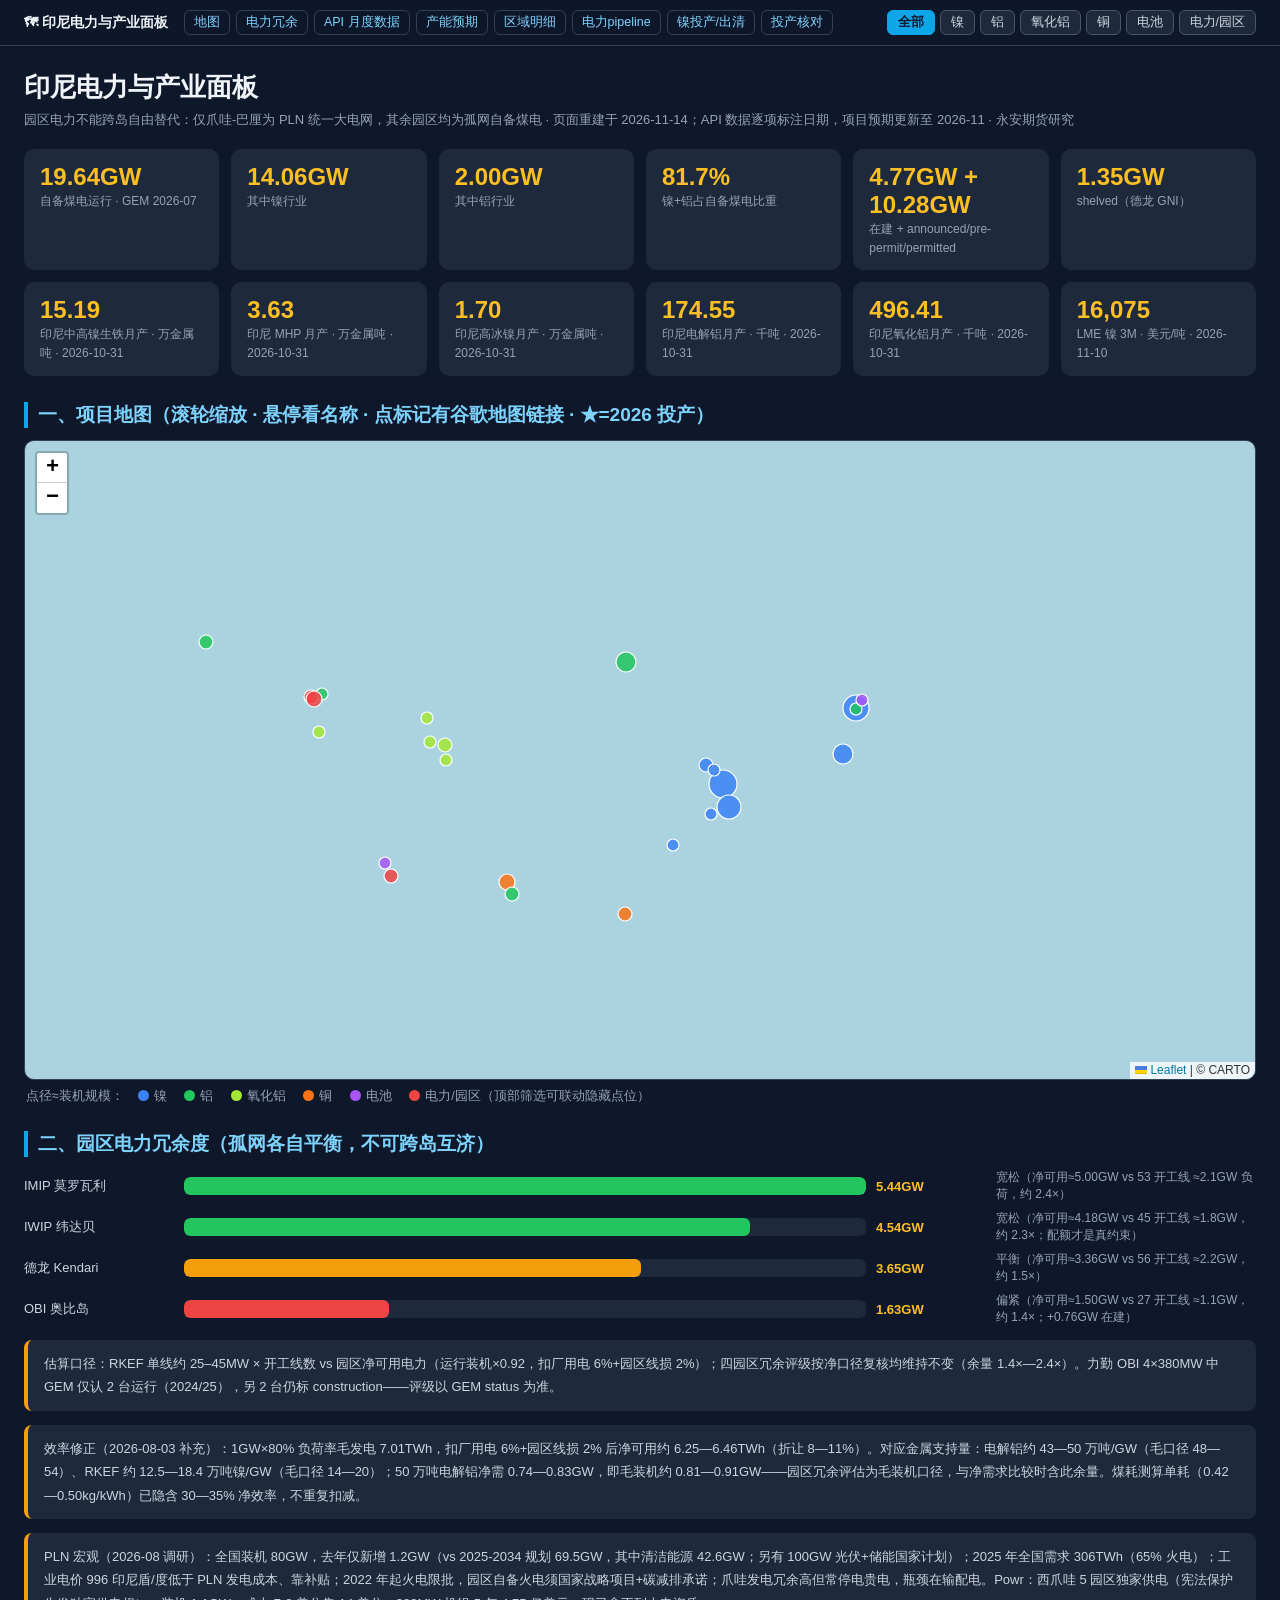
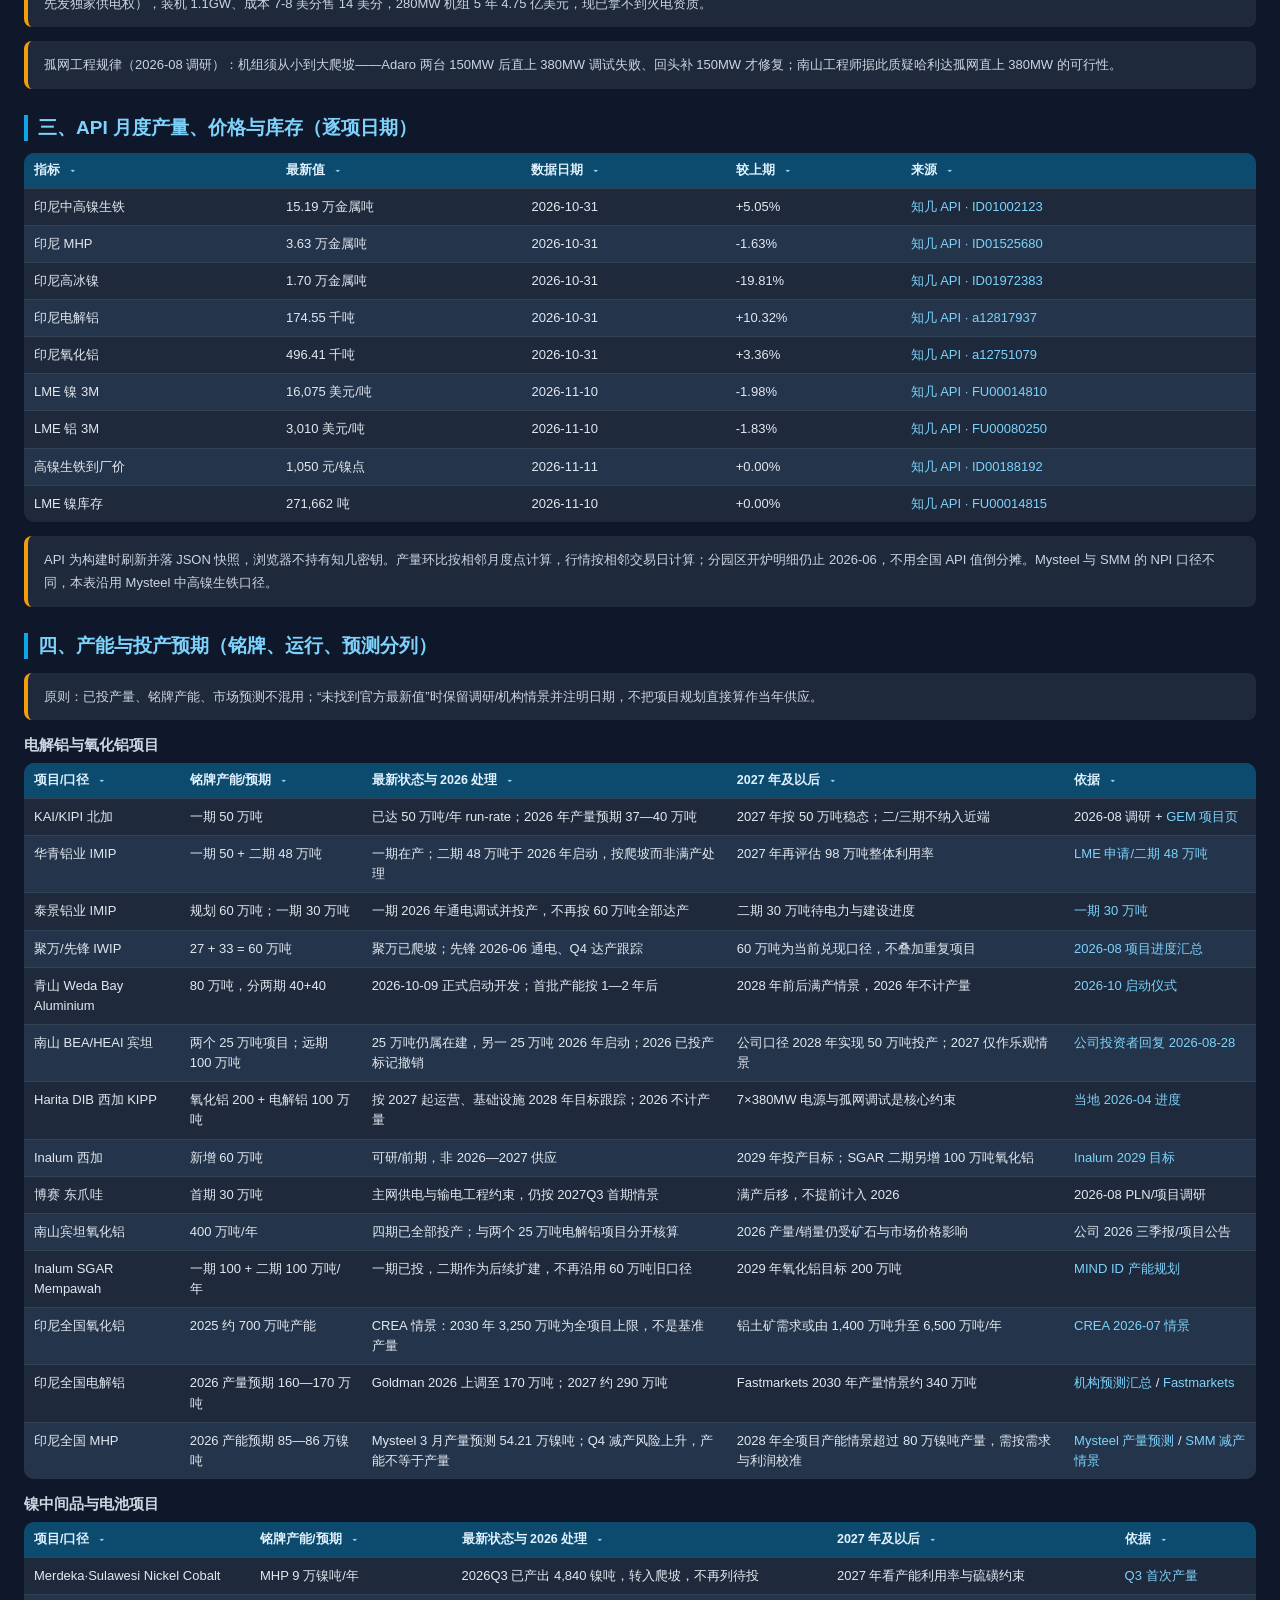
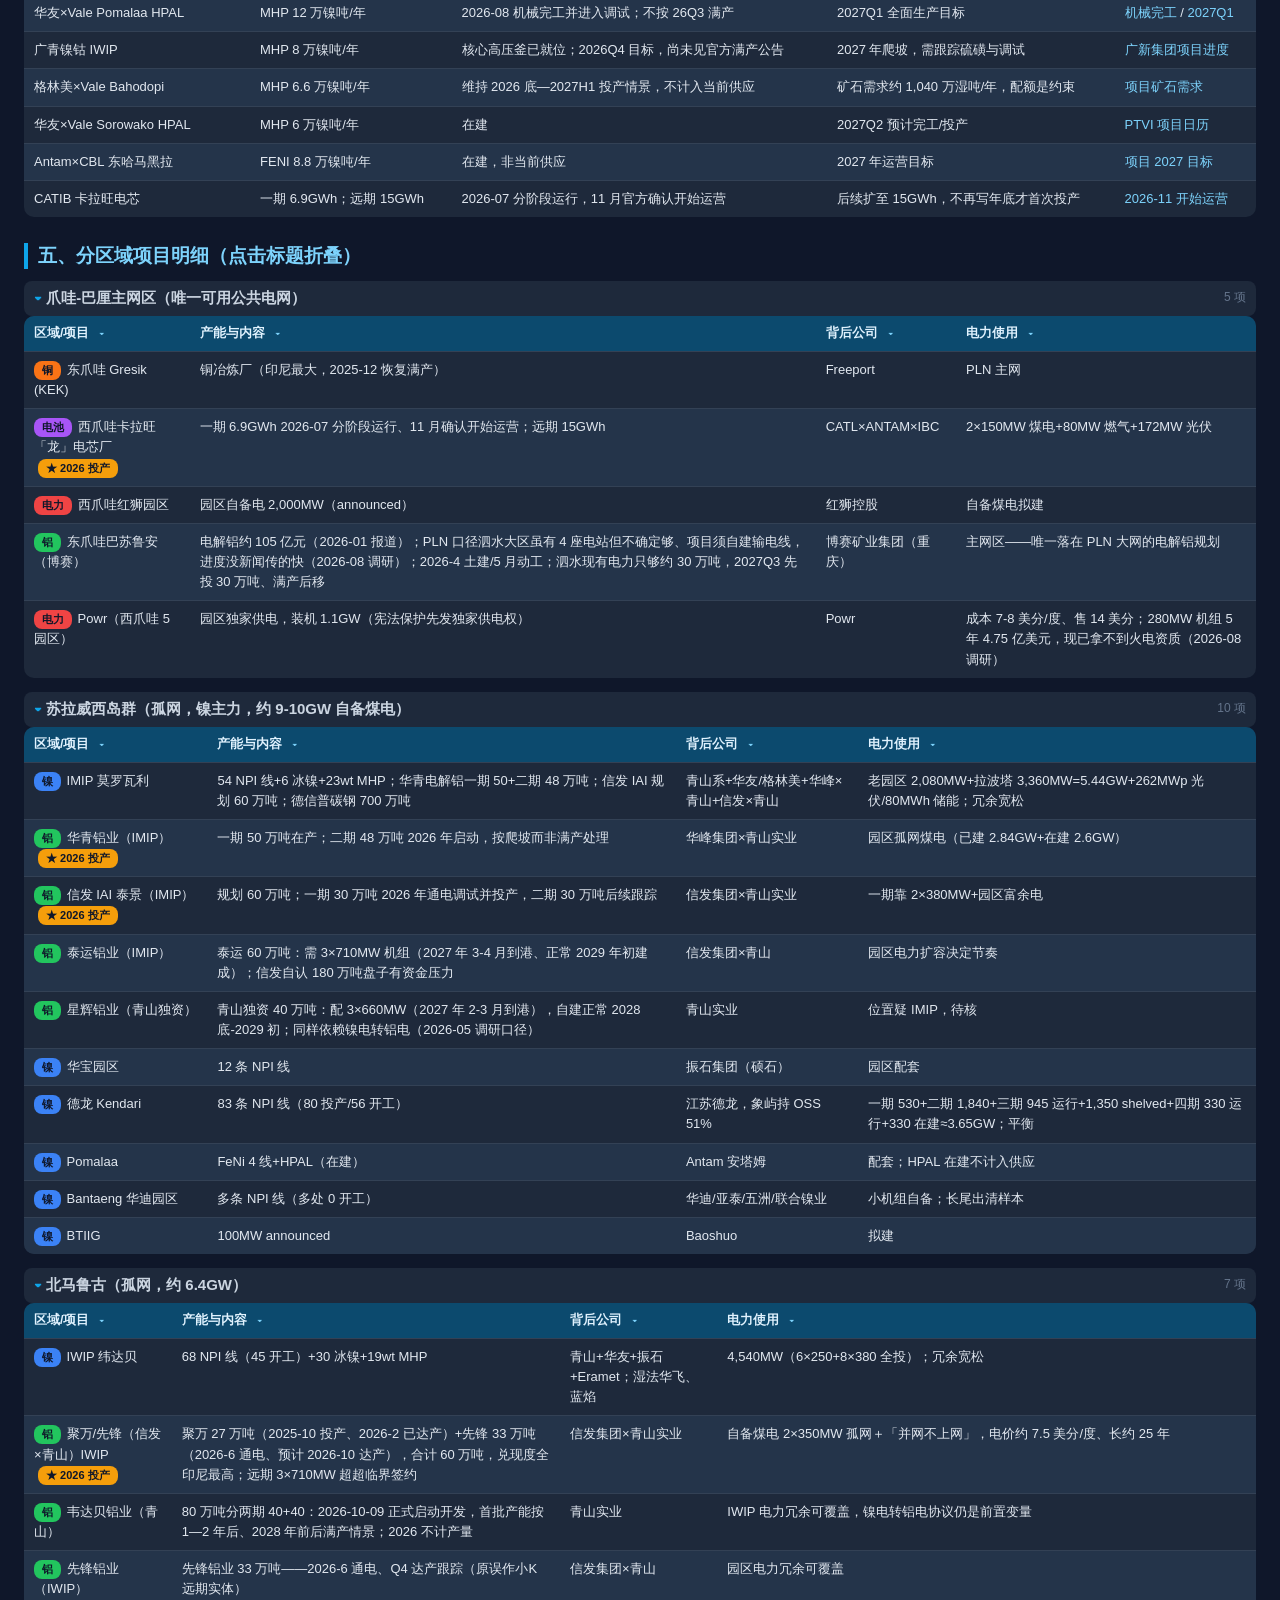
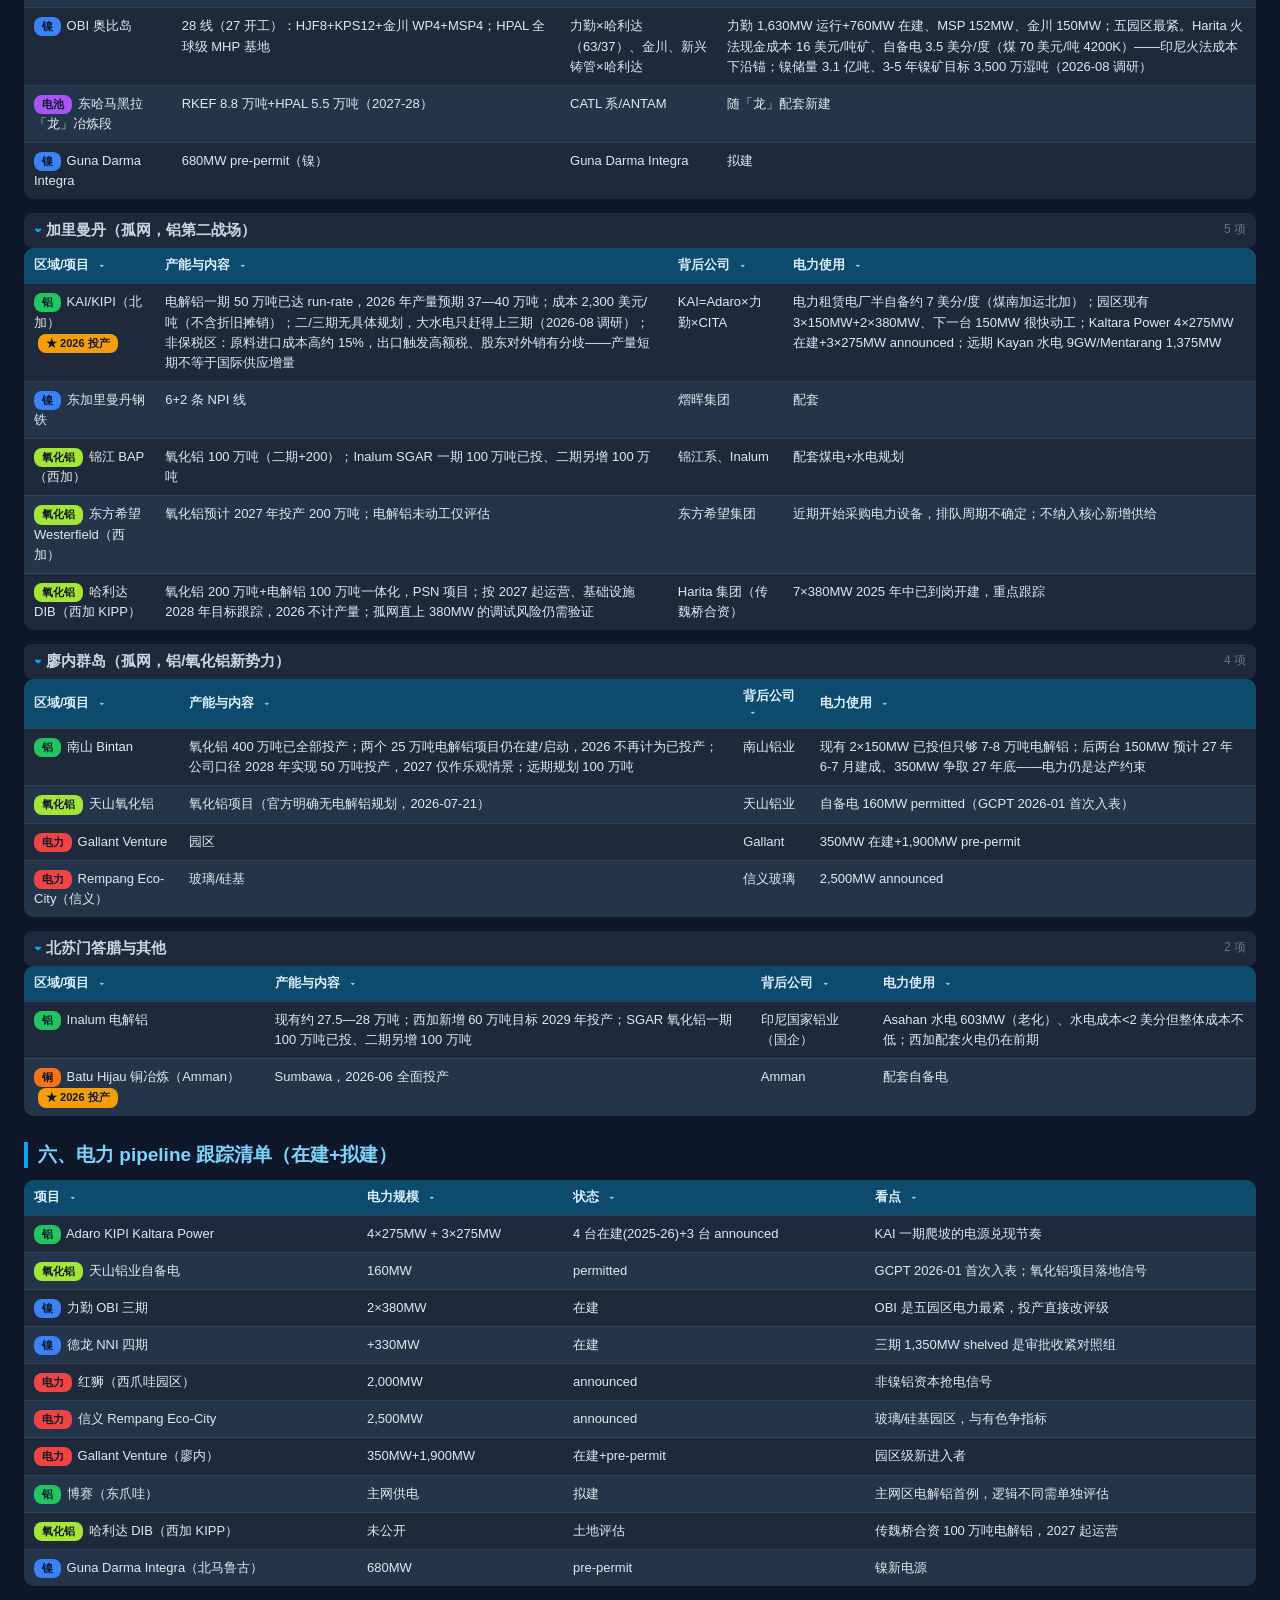
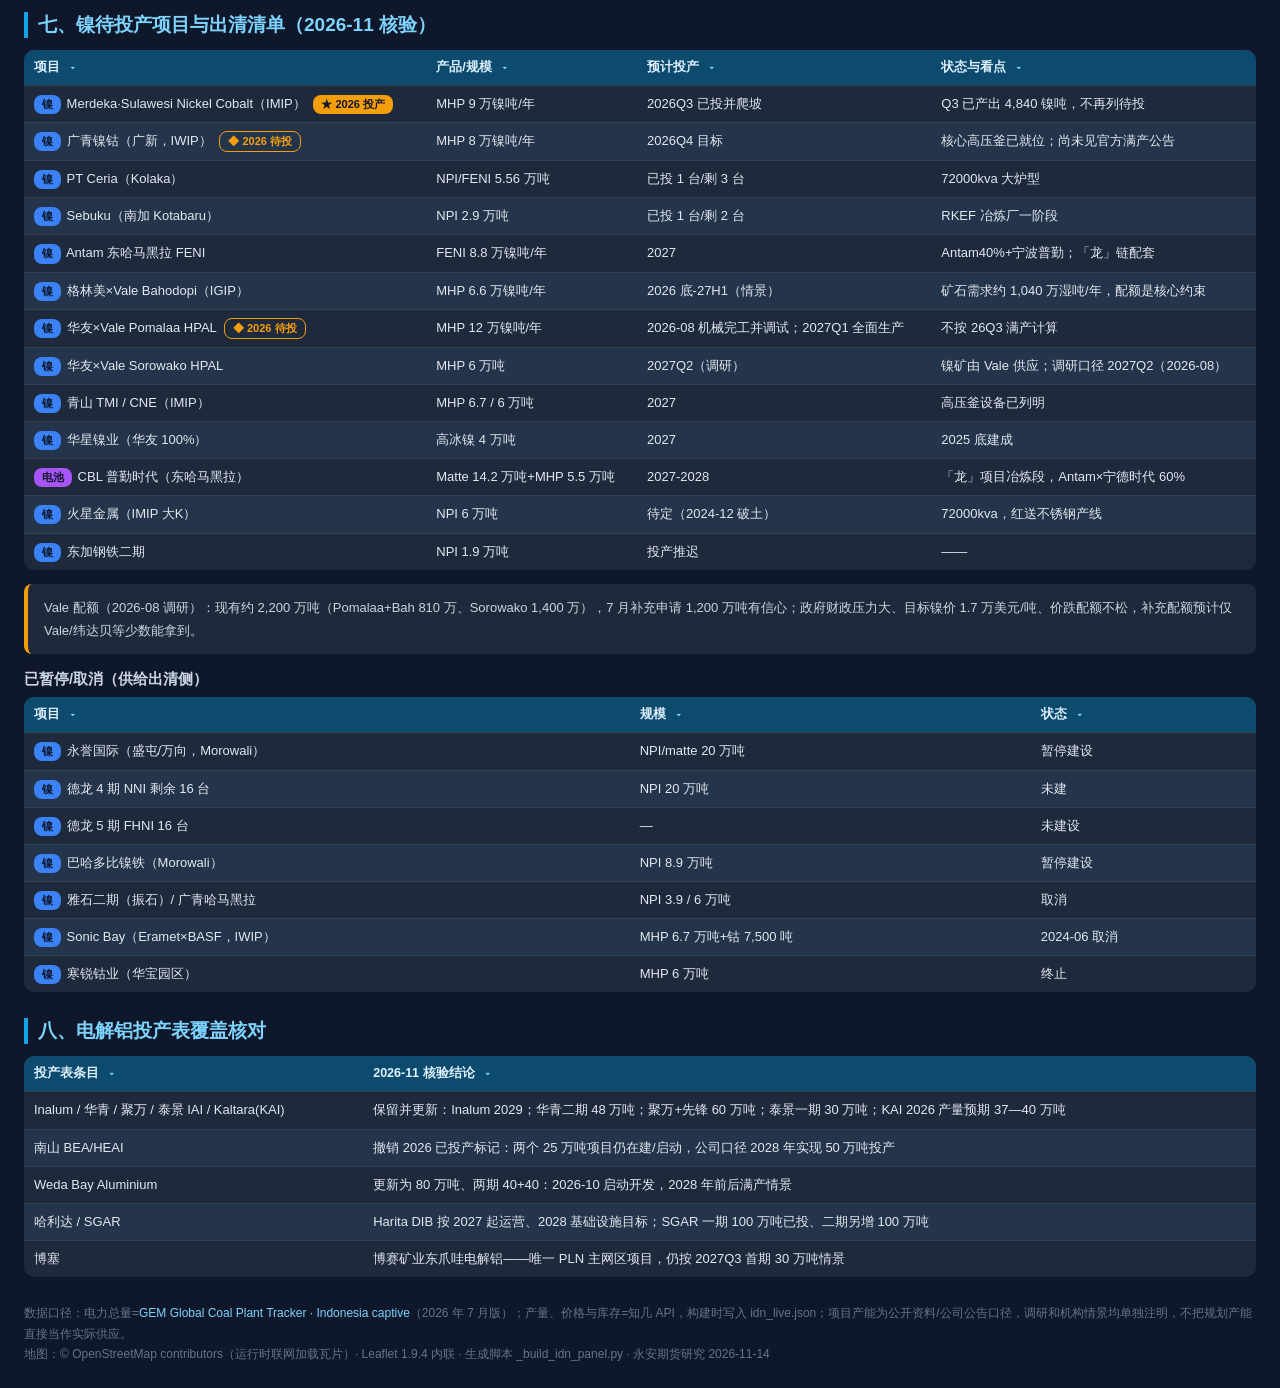
==== commit 9a69f5b0: "更新印尼电力面板 indonesia-power.html（2026-11-14）" ====
--- a/indonesia-power.html
+++ b/indonesia-power.html
@@ -743,10 +743,10 @@
 </nav>
 
 <h1>印尼电力与产业面板</h1>
-<p class="sub">园区电力不能跨岛自由替代：仅爪哇-巴厘为 PLN 统一大电网，其余园区均为孤网自备煤电 · 页面重建于 2026-11-11；API 数据逐项标注日期，项目预期更新至 2026-11 · 永安期货研究</p>
+<p class="sub">园区电力不能跨岛自由替代：仅爪哇-巴厘为 PLN 统一大电网，其余园区均为孤网自备煤电 · 页面重建于 2026-11-14；API 数据逐项标注日期，项目预期更新至 2026-11 · 永安期货研究</p>
 
 <div class="kpis"><div class="kpi"><b>19.64GW</b><span>自备煤电运行 · GEM 2026-07</span></div><div class="kpi"><b>14.06GW</b><span>其中镍行业</span></div><div class="kpi"><b>2.00GW</b><span>其中铝行业</span></div><div class="kpi"><b>81.7%</b><span>镍+铝占自备煤电比重</span></div><div class="kpi"><b>4.77GW + 10.28GW</b><span>在建 + announced/pre-permit/permitted</span></div><div class="kpi"><b>1.35GW</b><span>shelved（德龙 GNI）</span></div></div>
-<div class="kpis" style="margin-top:12px"><div class="kpi"><b>14.46</b><span>印尼中高镍生铁月产 · 万金属吨 · 2026-09-30</span></div><div class="kpi"><b>3.63</b><span>印尼 MHP 月产 · 万金属吨 · 2026-10-31</span></div><div class="kpi"><b>1.70</b><span>印尼高冰镍月产 · 万金属吨 · 2026-10-31</span></div><div class="kpi"><b>174.55</b><span>印尼电解铝月产 · 千吨 · 2026-10-31</span></div><div class="kpi"><b>496.41</b><span>印尼氧化铝月产 · 千吨 · 2026-10-31</span></div><div class="kpi"><b>16,075</b><span>LME 镍 3M · 美元/吨 · 2026-11-10</span></div></div>
+<div class="kpis" style="margin-top:12px"><div class="kpi"><b>15.19</b><span>印尼中高镍生铁月产 · 万金属吨 · 2026-10-31</span></div><div class="kpi"><b>3.63</b><span>印尼 MHP 月产 · 万金属吨 · 2026-10-31</span></div><div class="kpi"><b>1.70</b><span>印尼高冰镍月产 · 万金属吨 · 2026-10-31</span></div><div class="kpi"><b>174.55</b><span>印尼电解铝月产 · 千吨 · 2026-10-31</span></div><div class="kpi"><b>496.41</b><span>印尼氧化铝月产 · 千吨 · 2026-10-31</span></div><div class="kpi"><b>16,075</b><span>LME 镍 3M · 美元/吨 · 2026-11-10</span></div></div>
 
 <h2 id="sec-map">一、项目地图（滚轮缩放 · 悬停看名称 · 点标记有谷歌地图链接 · ★=2026 投产）</h2>
 <div id="map"></div>
@@ -757,7 +757,7 @@
 <div class="note">估算口径：RKEF 单线约 25–45MW × 开工线数 vs 园区净可用电力（运行装机×0.92，扣厂用电 6%+园区线损 2%）；四园区冗余评级按净口径复核均维持不变（余量 1.4×—2.4×）。力勤 OBI 4×380MW 中 GEM 仅认 2 台运行（2024/25），另 2 台仍标 construction——评级以 GEM status 为准。</div><div class="note">效率修正（2026-08-03 补充）：1GW×80% 负荷率毛发电 7.01TWh，扣厂用电 6%+园区线损 2% 后净可用约 6.25—6.46TWh（折让 8—11%）。对应金属支持量：电解铝约 43—50 万吨/GW（毛口径 48—54）、RKEF 约 12.5—18.4 万吨镍/GW（毛口径 14—20）；50 万吨电解铝净需 0.74—0.83GW，即毛装机约 0.81—0.91GW——园区冗余评估为毛装机口径，与净需求比较时含此余量。煤耗测算单耗（0.42—0.50kg/kWh）已隐含 30—35% 净效率，不重复扣减。</div><div class="note">PLN 宏观（2026-08 调研）：全国装机 80GW，去年仅新增 1.2GW（vs 2025-2034 规划 69.5GW，其中清洁能源 42.6GW；另有 100GW 光伏+储能国家计划）；2025 年全国需求 306TWh（65% 火电）；工业电价 996 印尼盾/度低于 PLN 发电成本、靠补贴；2022 年起火电限批，园区自备火电须国家战略项目+碳减排承诺；爪哇发电冗余高但常停电贵电，瓶颈在输配电。Powr：西爪哇 5 园区独家供电（宪法保护先发独家供电权），装机 1.1GW、成本 7-8 美分售 14 美分，280MW 机组 5 年 4.75 亿美元，现已拿不到火电资质。</div><div class="note">孤网工程规律（2026-08 调研）：机组须从小到大爬坡——Adaro 两台 150MW 后直上 380MW 调试失败、回头补 150MW 才修复；南山工程师据此质疑哈利达孤网直上 380MW 的可行性。</div>
 
 <h2 id="sec-nickel">三、API 月度产量、价格与库存（逐项日期）</h2>
-<table><thead><tr><th>指标</th><th>最新值</th><th>数据日期</th><th>较上期</th><th>来源</th></tr></thead><tbody><tr data-cat="API"><td>印尼中高镍生铁</td><td>14.46 万金属吨</td><td>2026-09-30</td><td>-1.03%</td><td><a href="https://zhiji-ai.xyz/" target="_blank" style="color:#7dd3fc;text-decoration:none">知几 API · ID01002123</a></td></tr><tr data-cat="API"><td>印尼 MHP</td><td>3.63 万金属吨</td><td>2026-10-31</td><td>-1.63%</td><td><a href="https://zhiji-ai.xyz/" target="_blank" style="color:#7dd3fc;text-decoration:none">知几 API · ID01525680</a></td></tr><tr data-cat="API"><td>印尼高冰镍</td><td>1.70 万金属吨</td><td>2026-10-31</td><td>-19.81%</td><td><a href="https://zhiji-ai.xyz/" target="_blank" style="color:#7dd3fc;text-decoration:none">知几 API · ID01972383</a></td></tr><tr data-cat="API"><td>印尼电解铝</td><td>174.55 千吨</td><td>2026-10-31</td><td>+10.32%</td><td><a href="https://zhiji-ai.xyz/" target="_blank" style="color:#7dd3fc;text-decoration:none">知几 API · a12817937</a></td></tr><tr data-cat="API"><td>印尼氧化铝</td><td>496.41 千吨</td><td>2026-10-31</td><td>+3.36%</td><td><a href="https://zhiji-ai.xyz/" target="_blank" style="color:#7dd3fc;text-decoration:none">知几 API · a12751079</a></td></tr><tr data-cat="API"><td>LME 镍 3M</td><td>16,075 美元/吨</td><td>2026-11-10</td><td>-1.98%</td><td><a href="https://zhiji-ai.xyz/" target="_blank" style="color:#7dd3fc;text-decoration:none">知几 API · FU00014810</a></td></tr><tr data-cat="API"><td>LME 铝 3M</td><td>3,010 美元/吨</td><td>2026-11-10</td><td>-1.83%</td><td><a href="https://zhiji-ai.xyz/" target="_blank" style="color:#7dd3fc;text-decoration:none">知几 API · FU00080250</a></td></tr><tr data-cat="API"><td>高镍生铁到厂价</td><td>1,050 元/镍点</td><td>2026-11-11</td><td>+0.00%</td><td><a href="https://zhiji-ai.xyz/" target="_blank" style="color:#7dd3fc;text-decoration:none">知几 API · ID00188192</a></td></tr><tr data-cat="API"><td>LME 镍库存</td><td>271,662 吨</td><td>2026-11-10</td><td>+0.00%</td><td><a href="https://zhiji-ai.xyz/" target="_blank" style="color:#7dd3fc;text-decoration:none">知几 API · FU00014815</a></td></tr></tbody></table><div class="note">API 为构建时刷新并落 JSON 快照，浏览器不持有知几密钥。产量环比按相邻月度点计算，行情按相邻交易日计算；分园区开炉明细仍止 2026-06，不用全国 API 值倒分摊。Mysteel 与 SMM 的 NPI 口径不同，本表沿用 Mysteel 中高镍生铁口径。</div>
+<table><thead><tr><th>指标</th><th>最新值</th><th>数据日期</th><th>较上期</th><th>来源</th></tr></thead><tbody><tr data-cat="API"><td>印尼中高镍生铁</td><td>15.19 万金属吨</td><td>2026-10-31</td><td>+5.05%</td><td><a href="https://zhiji-ai.xyz/" target="_blank" style="color:#7dd3fc;text-decoration:none">知几 API · ID01002123</a></td></tr><tr data-cat="API"><td>印尼 MHP</td><td>3.63 万金属吨</td><td>2026-10-31</td><td>-1.63%</td><td><a href="https://zhiji-ai.xyz/" target="_blank" style="color:#7dd3fc;text-decoration:none">知几 API · ID01525680</a></td></tr><tr data-cat="API"><td>印尼高冰镍</td><td>1.70 万金属吨</td><td>2026-10-31</td><td>-19.81%</td><td><a href="https://zhiji-ai.xyz/" target="_blank" style="color:#7dd3fc;text-decoration:none">知几 API · ID01972383</a></td></tr><tr data-cat="API"><td>印尼电解铝</td><td>174.55 千吨</td><td>2026-10-31</td><td>+10.32%</td><td><a href="https://zhiji-ai.xyz/" target="_blank" style="color:#7dd3fc;text-decoration:none">知几 API · a12817937</a></td></tr><tr data-cat="API"><td>印尼氧化铝</td><td>496.41 千吨</td><td>2026-10-31</td><td>+3.36%</td><td><a href="https://zhiji-ai.xyz/" target="_blank" style="color:#7dd3fc;text-decoration:none">知几 API · a12751079</a></td></tr><tr data-cat="API"><td>LME 镍 3M</td><td>16,075 美元/吨</td><td>2026-11-10</td><td>-1.98%</td><td><a href="https://zhiji-ai.xyz/" target="_blank" style="color:#7dd3fc;text-decoration:none">知几 API · FU00014810</a></td></tr><tr data-cat="API"><td>LME 铝 3M</td><td>3,010 美元/吨</td><td>2026-11-10</td><td>-1.83%</td><td><a href="https://zhiji-ai.xyz/" target="_blank" style="color:#7dd3fc;text-decoration:none">知几 API · FU00080250</a></td></tr><tr data-cat="API"><td>高镍生铁到厂价</td><td>1,050 元/镍点</td><td>2026-11-11</td><td>+0.00%</td><td><a href="https://zhiji-ai.xyz/" target="_blank" style="color:#7dd3fc;text-decoration:none">知几 API · ID00188192</a></td></tr><tr data-cat="API"><td>LME 镍库存</td><td>271,662 吨</td><td>2026-11-10</td><td>+0.00%</td><td><a href="https://zhiji-ai.xyz/" target="_blank" style="color:#7dd3fc;text-decoration:none">知几 API · FU00014815</a></td></tr></tbody></table><div class="note">API 为构建时刷新并落 JSON 快照，浏览器不持有知几密钥。产量环比按相邻月度点计算，行情按相邻交易日计算；分园区开炉明细仍止 2026-06，不用全国 API 值倒分摊。Mysteel 与 SMM 的 NPI 口径不同，本表沿用 Mysteel 中高镍生铁口径。</div>
 
 <h2 id="sec-capacity">四、产能与投产预期（铭牌、运行、预测分列）</h2><div class="note">原则：已投产量、铭牌产能、市场预测不混用；“未找到官方最新值”时保留调研/机构情景并注明日期，不把项目规划直接算作当年供应。</div><h3>电解铝与氧化铝项目</h3><table><thead><tr><th>项目/口径</th><th>铭牌产能/预期</th><th>最新状态与 2026 处理</th><th>2027 年及以后</th><th>依据</th></tr></thead><tbody><tr><td>KAI/KIPI 北加</td><td>一期 50 万吨</td><td>已达 50 万吨/年 run-rate；2026 年产量预期 37—40 万吨</td><td>2027 年按 50 万吨稳态；二/三期不纳入近端</td><td>2026-08 调研 + <a href="https://www.gem.wiki/AlamTri_Aluminum_Smelter_power_station" target="_blank" style="color:#7dd3fc;text-decoration:none">GEM 项目页</a></td></tr><tr><td>华青铝业 IMIP</td><td>一期 50 + 二期 48 万吨</td><td>一期在产；二期 48 万吨于 2026 年启动，按爬坡而非满产处理</td><td>2027 年再评估 98 万吨整体利用率</td><td><a href="https://finance.sina.com.cn/wm/2026-05-12/doc-inhxqeey1983681.shtml" target="_blank" style="color:#7dd3fc;text-decoration:none">LME 申请/二期 48 万吨</a></td></tr><tr><td>泰景铝业 IMIP</td><td>规划 60 万吨；一期 30 万吨</td><td>一期 2026 年通电调试并投产，不再按 60 万吨全部达产</td><td>二期 30 万吨待电力与建设进度</td><td><a href="https://news.cnal.com/2026/08-12/1786496020667843.shtml" target="_blank" style="color:#7dd3fc;text-decoration:none">一期 30 万吨</a></td></tr><tr><td>聚万/先锋 IWIP</td><td>27 + 33 = 60 万吨</td><td>聚万已爬坡；先锋 2026-06 通电、Q4 达产跟踪</td><td>60 万吨为当前兑现口径，不叠加重复项目</td><td><a href="https://www.chinascrap.com/topic/topic_view?key=183752" target="_blank" style="color:#7dd3fc;text-decoration:none">2026-08 项目进度汇总</a></td></tr><tr><td>青山 Weda Bay Aluminium</td><td>80 万吨，分两期 40+40</td><td>2026-10-09 正式启动开发；首批产能按 1—2 年后</td><td>2028 年前后满产情景，2026 年不计产量</td><td><a href="https://www.seetao.com/details/281103.html" target="_blank" style="color:#7dd3fc;text-decoration:none">2026-10 启动仪式</a></td></tr><tr><td>南山 BEA/HEAI 宾坦</td><td>两个 25 万吨项目；远期 100 万吨</td><td>25 万吨仍属在建，另一 25 万吨 2026 年启动；2026 已投产标记撤销</td><td>公司口径 2028 年实现 50 万吨投产；2027 仅作乐观情景</td><td><a href="https://ir.p5w.net/question/0001BB7709186ABC49A98E3CDCF8DEB53249.shtml" target="_blank" style="color:#7dd3fc;text-decoration:none">公司投资者回复 2026-08-28</a></td></tr><tr><td>Harita DIB 西加 KIPP</td><td>氧化铝 200 + 电解铝 100 万吨</td><td>按 2027 起运营、基础设施 2028 年目标跟踪；2026 不计产量</td><td>7×380MW 电源与孤网调试是核心约束</td><td><a href="https://kalbar.suara.com/read/2026/04/23/185215/proyek-harita-group-dikebut-kayong-utara-bersiap-jadi-pusat-industri-alumina-dan-aluminium" target="_blank" style="color:#7dd3fc;text-decoration:none">当地 2026-04 进度</a></td></tr><tr><td>Inalum 西加</td><td>新增 60 万吨</td><td>可研/前期，非 2026—2027 供应</td><td>2029 年投产目标；SGAR 二期另增 100 万吨氧化铝</td><td><a href="https://www.mining.com/web/inalum-targets-2029-to-commission-new-aluminum-plant/" target="_blank" style="color:#7dd3fc;text-decoration:none">Inalum 2029 目标</a></td></tr><tr><td>博赛 东爪哇</td><td>首期 30 万吨</td><td>主网供电与输电工程约束，仍按 2027Q3 首期情景</td><td>满产后移，不提前计入 2026</td><td>2026-08 PLN/项目调研</td></tr><tr><td>南山宾坦氧化铝</td><td>400 万吨/年</td><td>四期已全部投产；与两个 25 万吨电解铝项目分开核算</td><td>2026 产量/销量仍受矿石与市场价格影响</td><td>公司 2026 三季报/项目公告</td></tr><tr><td>Inalum SGAR Mempawah</td><td>一期 100 + 二期 100 万吨/年</td><td>一期已投，二期作为后续扩建，不再沿用 60 万吨旧口径</td><td>2029 年氧化铝目标 200 万吨</td><td><a href="https://mind.id/en/news/capai-swasembada-aluminium-mind-id-perkuat-kapasitas-produksi-900-ribu-ktpa" target="_blank" style="color:#7dd3fc;text-decoration:none">MIND ID 产能规划</a></td></tr><tr><td>印尼全国氧化铝</td><td>2025 约 700 万吨产能</td><td>CREA 情景：2030 年 3,250 万吨为全项目上限，不是基准产量</td><td>铝土矿需求或由 1,400 万吨升至 6,500 万吨/年</td><td><a href="https://energyandcleanair.org/publication/indonesias-aluminium-downstream-following-nickel-into-a-captive-coal-boom/" target="_blank" style="color:#7dd3fc;text-decoration:none">CREA 2026-07 情景</a></td></tr><tr><td>印尼全国电解铝</td><td>2026 产量预期 160—170 万吨</td><td>Goldman 2026 上调至 170 万吨；2027 约 290 万吨</td><td>Fastmarkets 2030 年产量情景约 340 万吨</td><td><a href="https://www.canadianminingreport.com/blog/bofa-sees-aluminium-market-shifting-from-deficit-to-surplus-what-could-drive-the-change" target="_blank" style="color:#7dd3fc;text-decoration:none">机构预测汇总</a> / <a href="https://www.fastmarkets.com/uploads/2026/04/Indonesia-Focus-Miami-Andy-Farida-2026.pdf" target="_blank" style="color:#7dd3fc;text-decoration:none">Fastmarkets</a></td></tr><tr><td>印尼全国 MHP</td><td>2026 产能预期 85—86 万镍吨</td><td>Mysteel 3 月产量预测 54.21 万镍吨；Q4 减产风险上升，产能不等于产量</td><td>2028 年全项目产能情景超过 80 万镍吨产量，需按需求与利润校准</td><td><a href="https://www.mysteel.net/analysis/5117038-indonesias-mhp-production-declines-as-supply-constraints-emerge" target="_blank" style="color:#7dd3fc;text-decoration:none">Mysteel 产量预测</a> / <a href="https://news.metal.com/newscontent/104173852-smm-analysis-indonesian-nickel-output-cut-talk-gathers-pace-but-the-case-for-cutting-diverges-across-the-supply-chain" target="_blank" style="color:#7dd3fc;text-decoration:none">SMM 减产情景</a></td></tr></tbody></table><h3>镍中间品与电池项目</h3><table><thead><tr><th>项目/口径</th><th>铭牌产能/预期</th><th>最新状态与 2026 处理</th><th>2027 年及以后</th><th>依据</th></tr></thead><tbody><tr><td>Merdeka·Sulawesi Nickel Cobalt</td><td>MHP 9 万镍吨/年</td><td>2026Q3 已产出 4,840 镍吨，转入爬坡，不再列待投</td><td>2027 年看产能利用率与硫磺约束</td><td><a href="https://news.metal.com/newscontent/104171869-enc-project-hits-494-tonnes-cobalt-achieves-first-metal-cathode-in-q3-amid-drought-challenges" target="_blank" style="color:#7dd3fc;text-decoration:none">Q3 首次产量</a></td></tr><tr><td>华友×Vale Pomalaa HPAL</td><td>MHP 12 万镍吨/年</td><td>2026-08 机械完工并进入调试；不按 26Q3 满产</td><td>2027Q1 全面生产目标</td><td><a href="https://news.metal.com/newscontent/104063600-smm-nickel-flash-vale-mechanical-construction-of-the-hpal-pomalaa-nickel-smelter-has-been-completed" target="_blank" style="color:#7dd3fc;text-decoration:none">机械完工</a> / <a href="https://quartr.com/events/pt-vale-indonesia-tbk-inco-q4-2025_FtltqdIS" target="_blank" style="color:#7dd3fc;text-decoration:none">2027Q1</a></td></tr><tr><td>广青镍钴 IWIP</td><td>MHP 8 万镍吨/年</td><td>核心高压釜已就位；2026Q4 目标，尚未见官方满产公告</td><td>2027 年爬坡，需跟踪硫磺与调试</td><td><a href="https://www.gdghg.com/xwzx/gxyw/content/post_100485.html" target="_blank" style="color:#7dd3fc;text-decoration:none">广新集团项目进度</a></td></tr><tr><td>格林美×Vale Bahodopi</td><td>MHP 6.6 万镍吨/年</td><td>维持 2026 底—2027H1 投产情景，不计入当前供应</td><td>矿石需求约 1,040 万湿吨/年，配额是约束</td><td><a href="https://www.mining.com/web/vale-indonesia-says-2026-mining-quota-wont-be-enough-to-meet-demand-from-new-smelters/" target="_blank" style="color:#7dd3fc;text-decoration:none">项目矿石需求</a></td></tr><tr><td>华友×Vale Sorowako HPAL</td><td>MHP 6 万镍吨/年</td><td>在建</td><td>2027Q2 预计完工/投产</td><td><a href="https://pubexlive.idx.co.id/document/download/INCO_Company_Profile.pdf" target="_blank" style="color:#7dd3fc;text-decoration:none">PTVI 项目日历</a></td></tr><tr><td>Antam×CBL 东哈马黑拉</td><td>FENI 8.8 万镍吨/年</td><td>在建，非当前供应</td><td>2027 年运营目标</td><td><a href="https://www.djakarta-miningclub.com/news/antam-antm-expands-ferronickel-export-market-to-south-korea" target="_blank" style="color:#7dd3fc;text-decoration:none">项目 2027 目标</a></td></tr><tr><td>CATIB 卡拉旺电芯</td><td>一期 6.9GWh；远期 15GWh</td><td>2026-07 分阶段运行，11 月官方确认开始运营</td><td>后续扩至 15GWh，不再写年底才首次投产</td><td><a href="https://finance.yahoo.com/energy/articles/catl-ev-battery-jv-indonesia-101305922.html" target="_blank" style="color:#7dd3fc;text-decoration:none">2026-11 开始运营</a></td></tr></tbody></table>
 
@@ -774,7 +774,7 @@
 <table><thead><tr><th>投产表条目</th><th>2026-11 核验结论</th></tr></thead><tbody><tr data-cat="铝"><td>Inalum / 华青 / 聚万 / 泰景 IAI / Kaltara(KAI)</td><td>保留并更新：Inalum 2029；华青二期 48 万吨；聚万+先锋 60 万吨；泰景一期 30 万吨；KAI 2026 产量预期 37—40 万吨</td></tr><tr data-cat="铝"><td>南山 BEA/HEAI</td><td>撤销 2026 已投产标记：两个 25 万吨项目仍在建/启动，公司口径 2028 年实现 50 万吨投产</td></tr><tr data-cat="铝"><td>Weda Bay Aluminium</td><td>更新为 80 万吨、两期 40+40：2026-10 启动开发，2028 年前后满产情景</td></tr><tr data-cat="氧化铝"><td>哈利达 / SGAR</td><td>Harita DIB 按 2027 起运营、2028 基础设施目标；SGAR 一期 100 万吨已投、二期另增 100 万吨</td></tr><tr data-cat="铝"><td>博塞</td><td>博赛矿业东爪哇电解铝——唯一 PLN 主网区项目，仍按 2027Q3 首期 30 万吨情景</td></tr></tbody></table>
 
 <div class="footer">数据口径：电力总量=<a href="https://docs.google.com/spreadsheets/d/1xnFBS4W6MRF0qmTnn3SyacvTaYlkUKIXTJdGhX0lZpo/edit" target="_blank" style="color:#7dd3fc;text-decoration:none">GEM Global Coal Plant Tracker · Indonesia captive</a>（2026 年 7 月版）；产量、价格与库存=知几 API，构建时写入 idn_live.json；项目产能为公开资料/公司公告口径，调研和机构情景均单独注明，不把规划产能直接当作实际供应。<br>
-地图：© OpenStreetMap contributors（运行时联网加载瓦片）· Leaflet 1.9.4 内联 · 生成脚本 _build_idn_panel.py · 永安期货研究 2026-11-11</div>
+地图：© OpenStreetMap contributors（运行时联网加载瓦片）· Leaflet 1.9.4 内联 · 生成脚本 _build_idn_panel.py · 永安期货研究 2026-11-14</div>
 
 <script>/* @preserve
  * Leaflet 1.9.4, a JS library for interactive maps. https://leafletjs.com
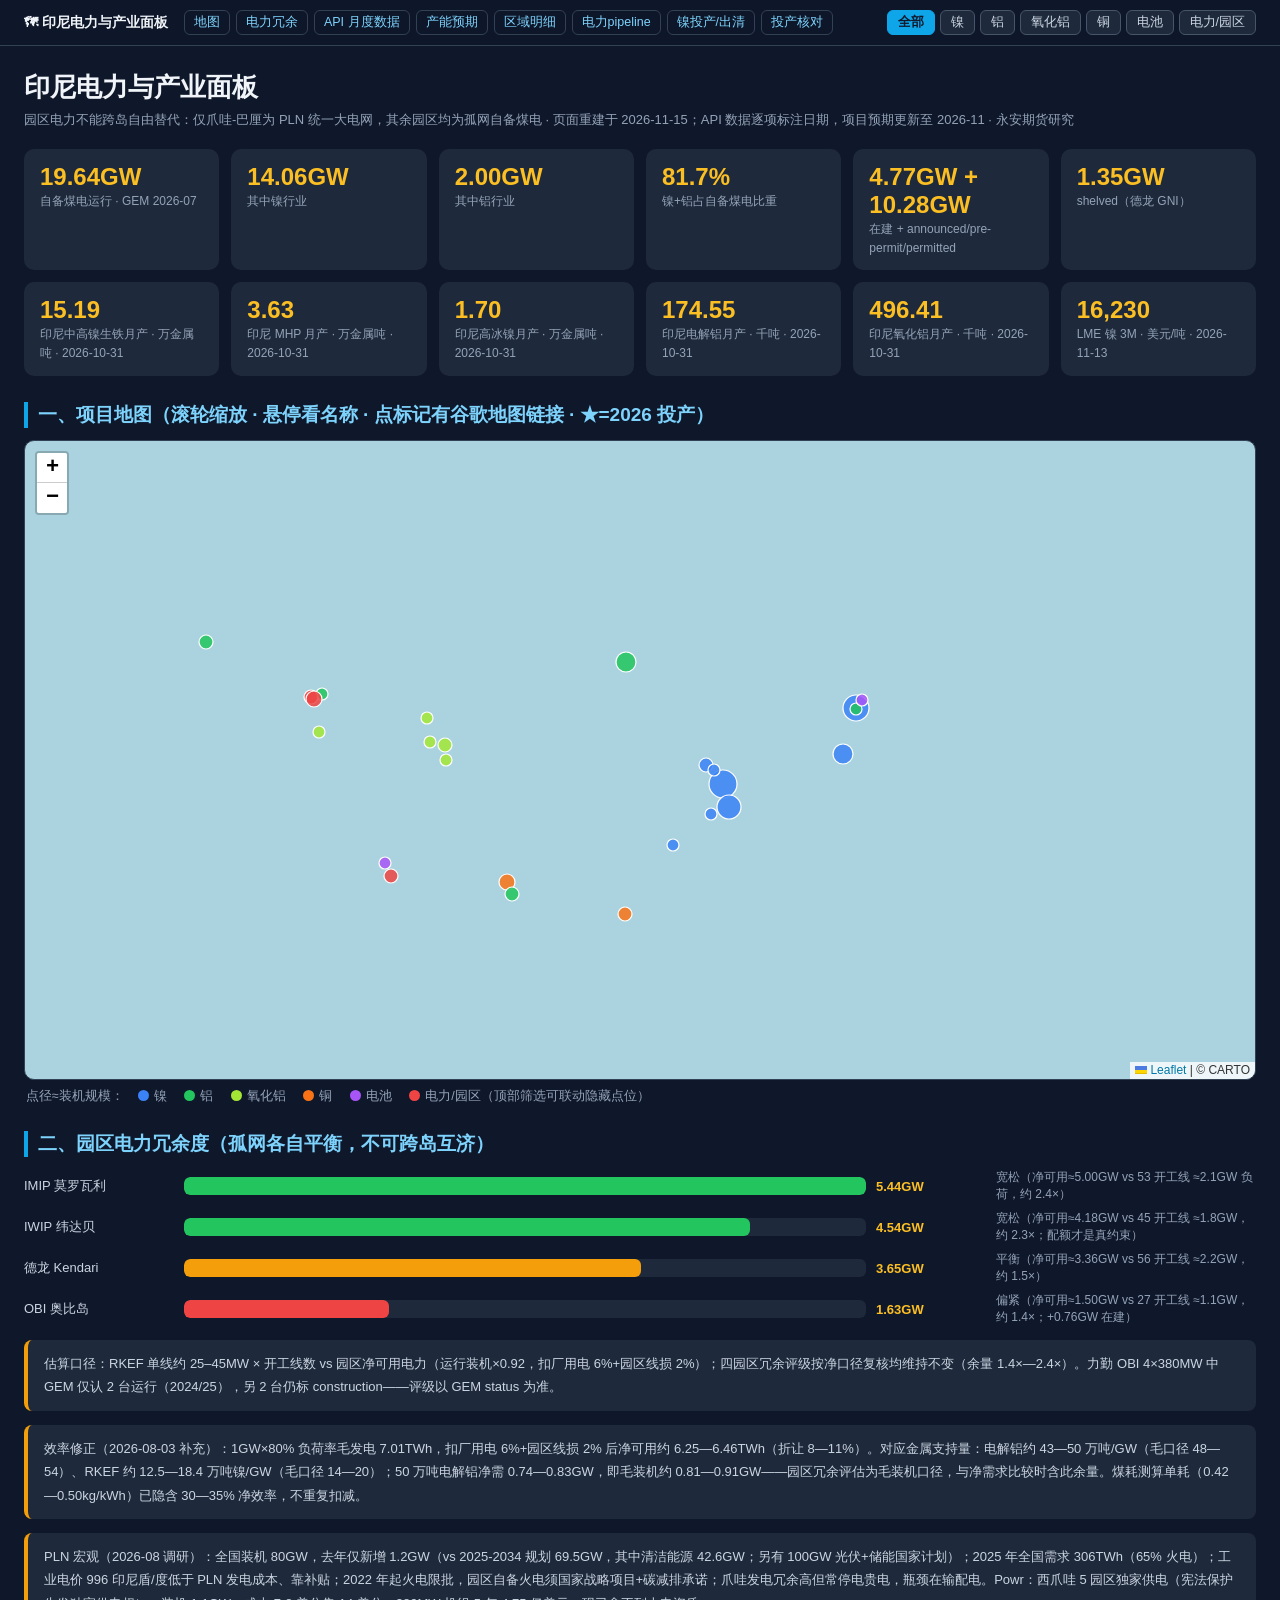
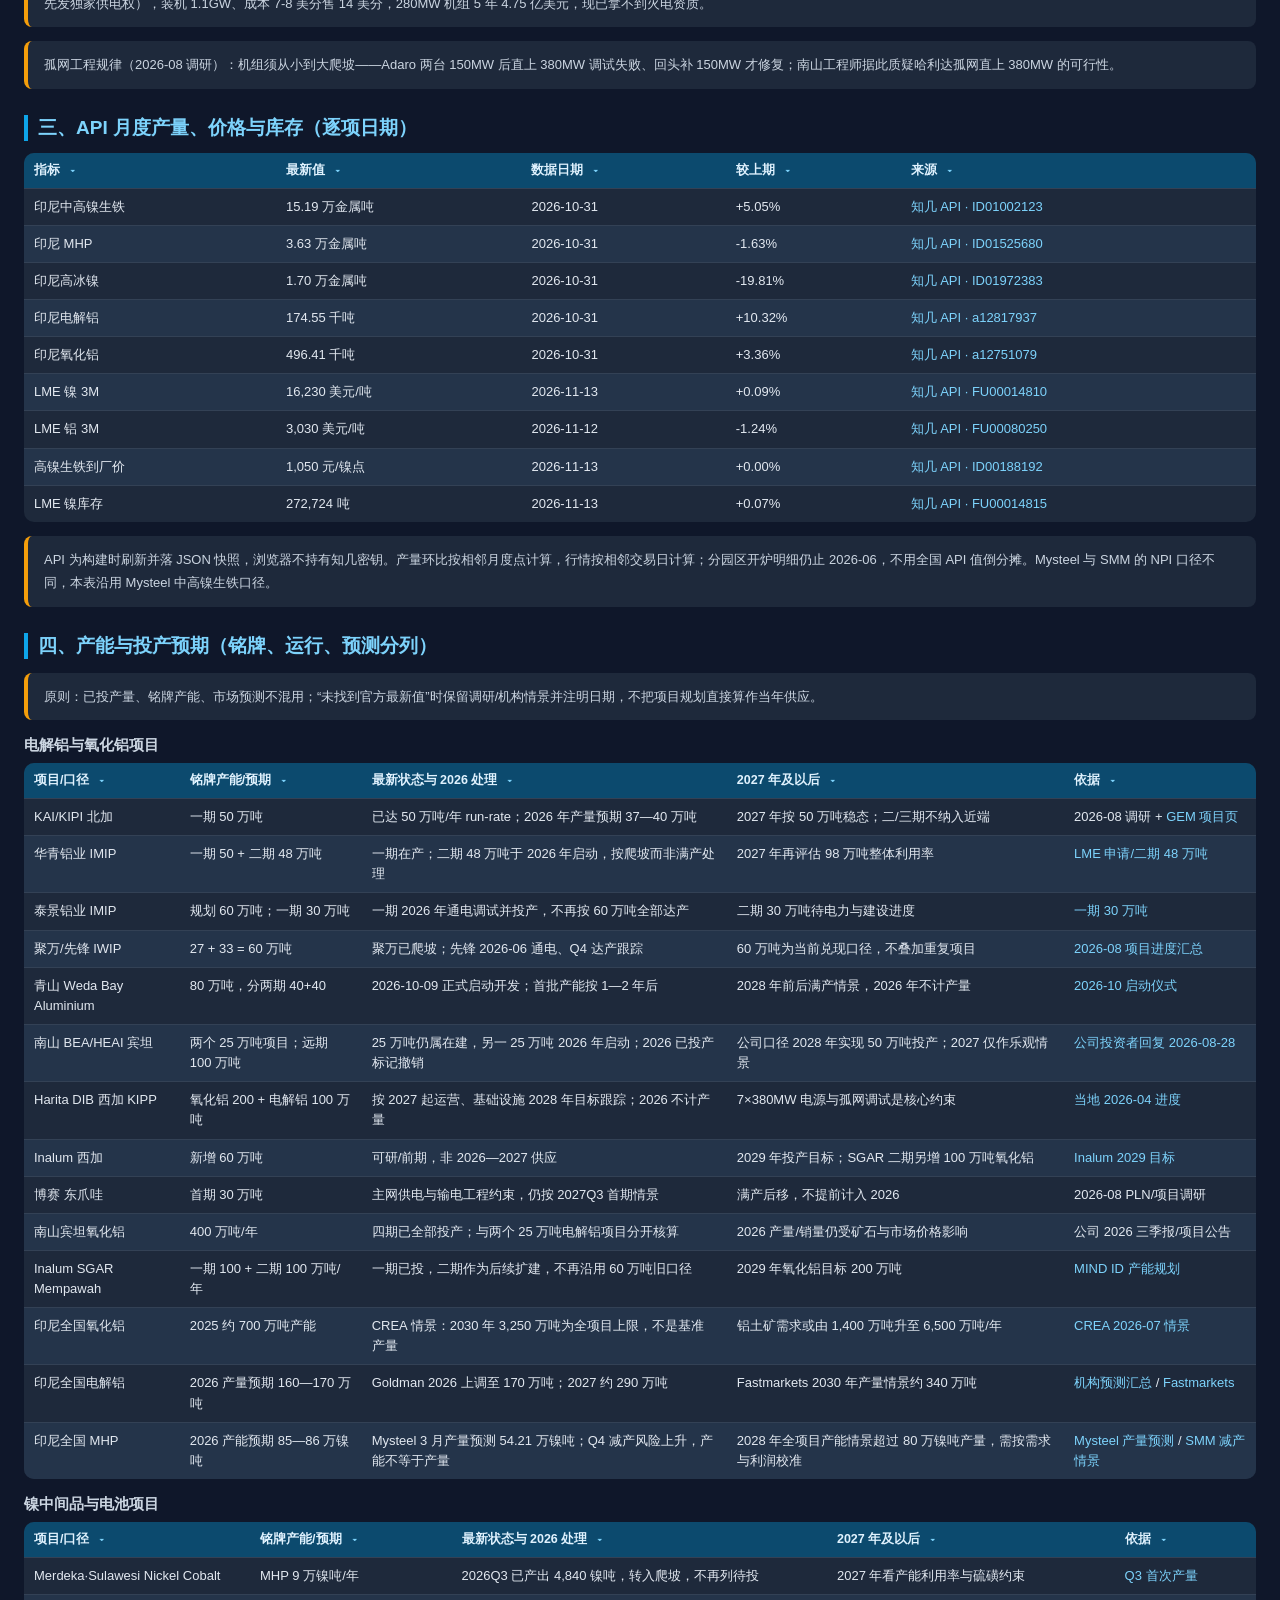
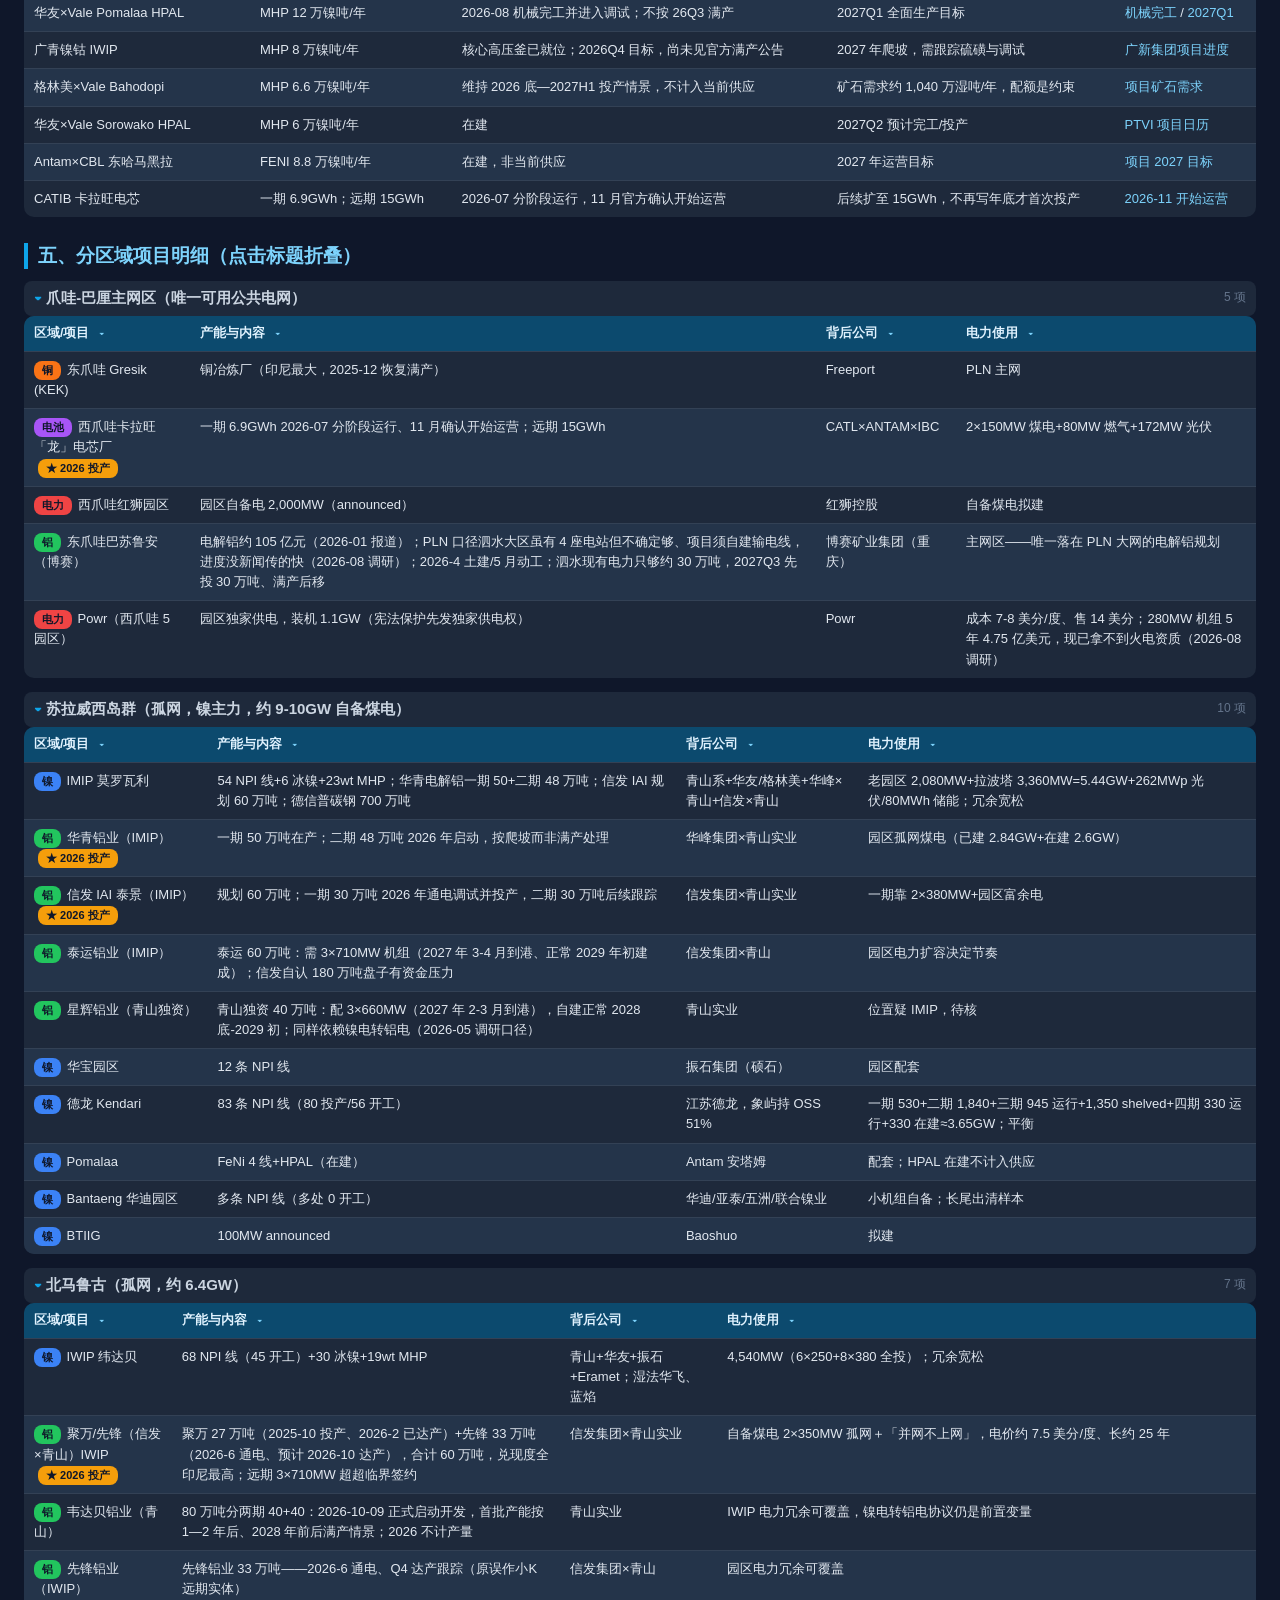
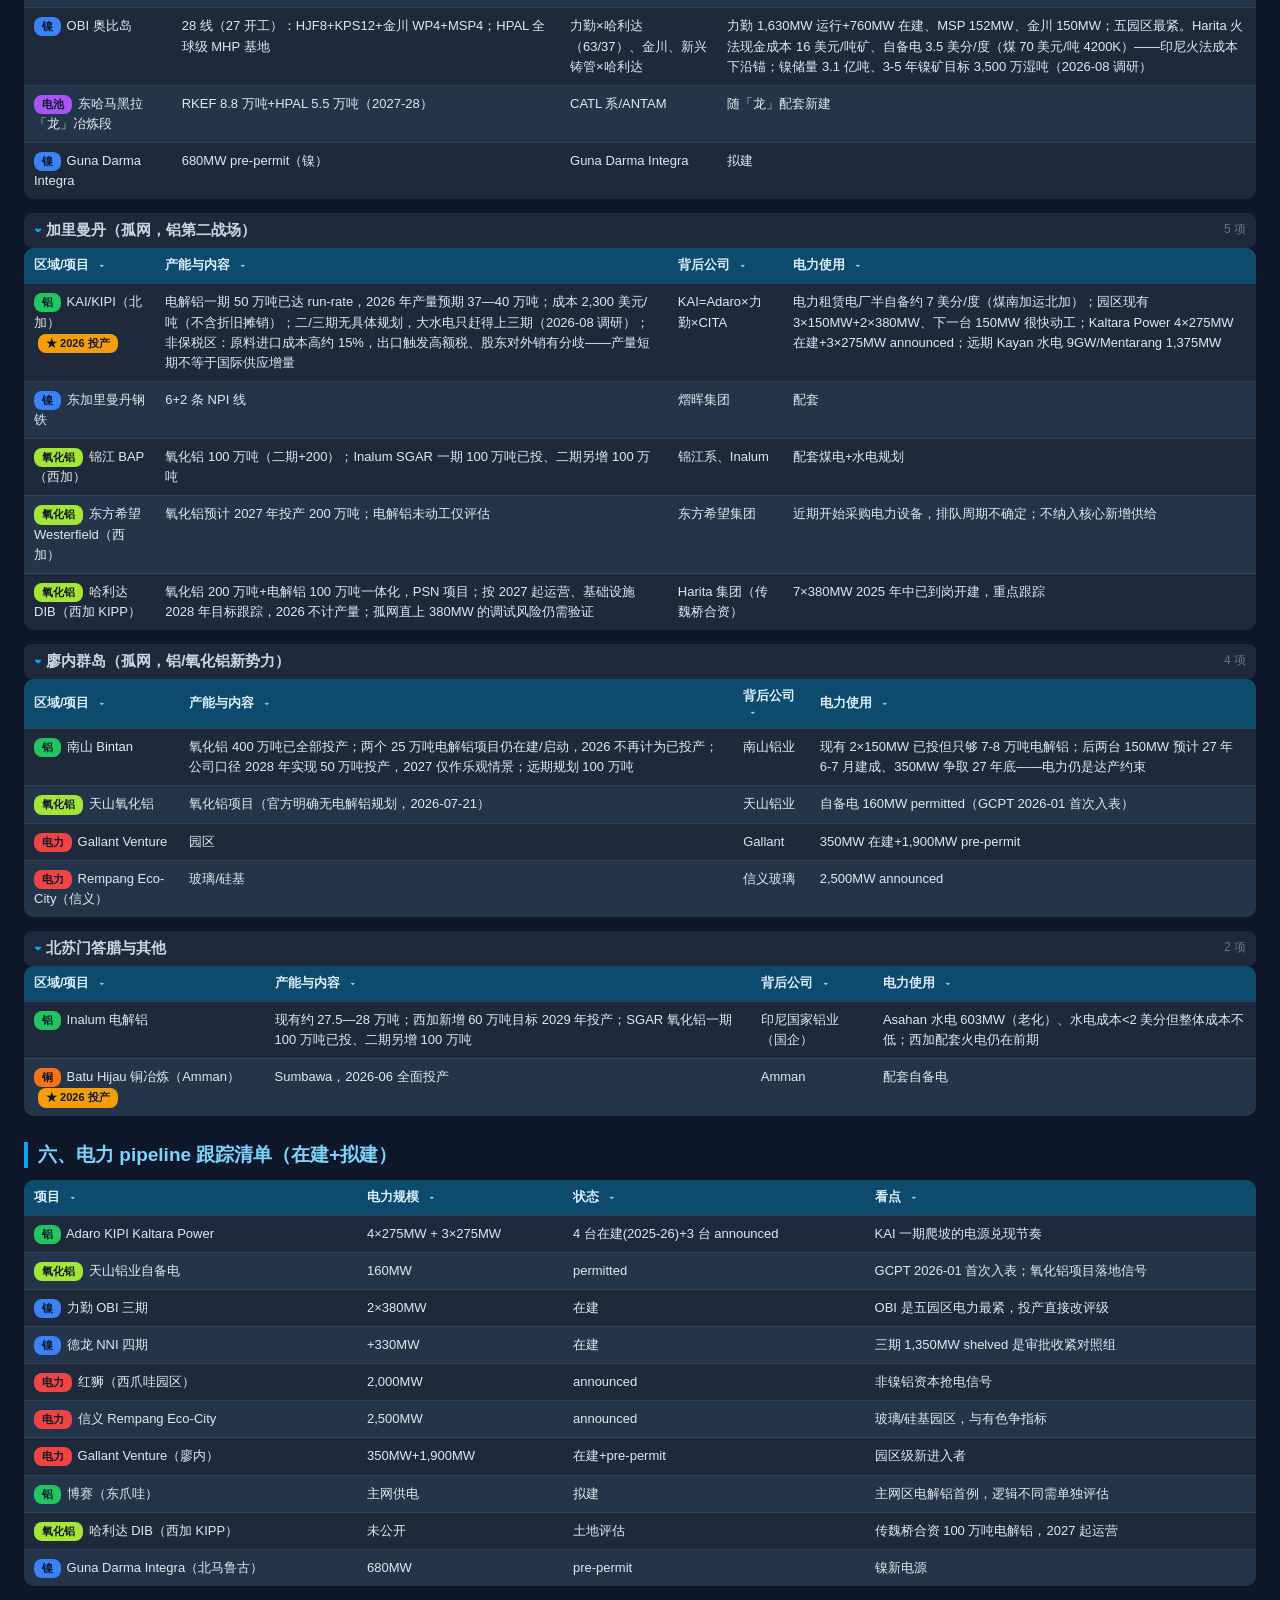
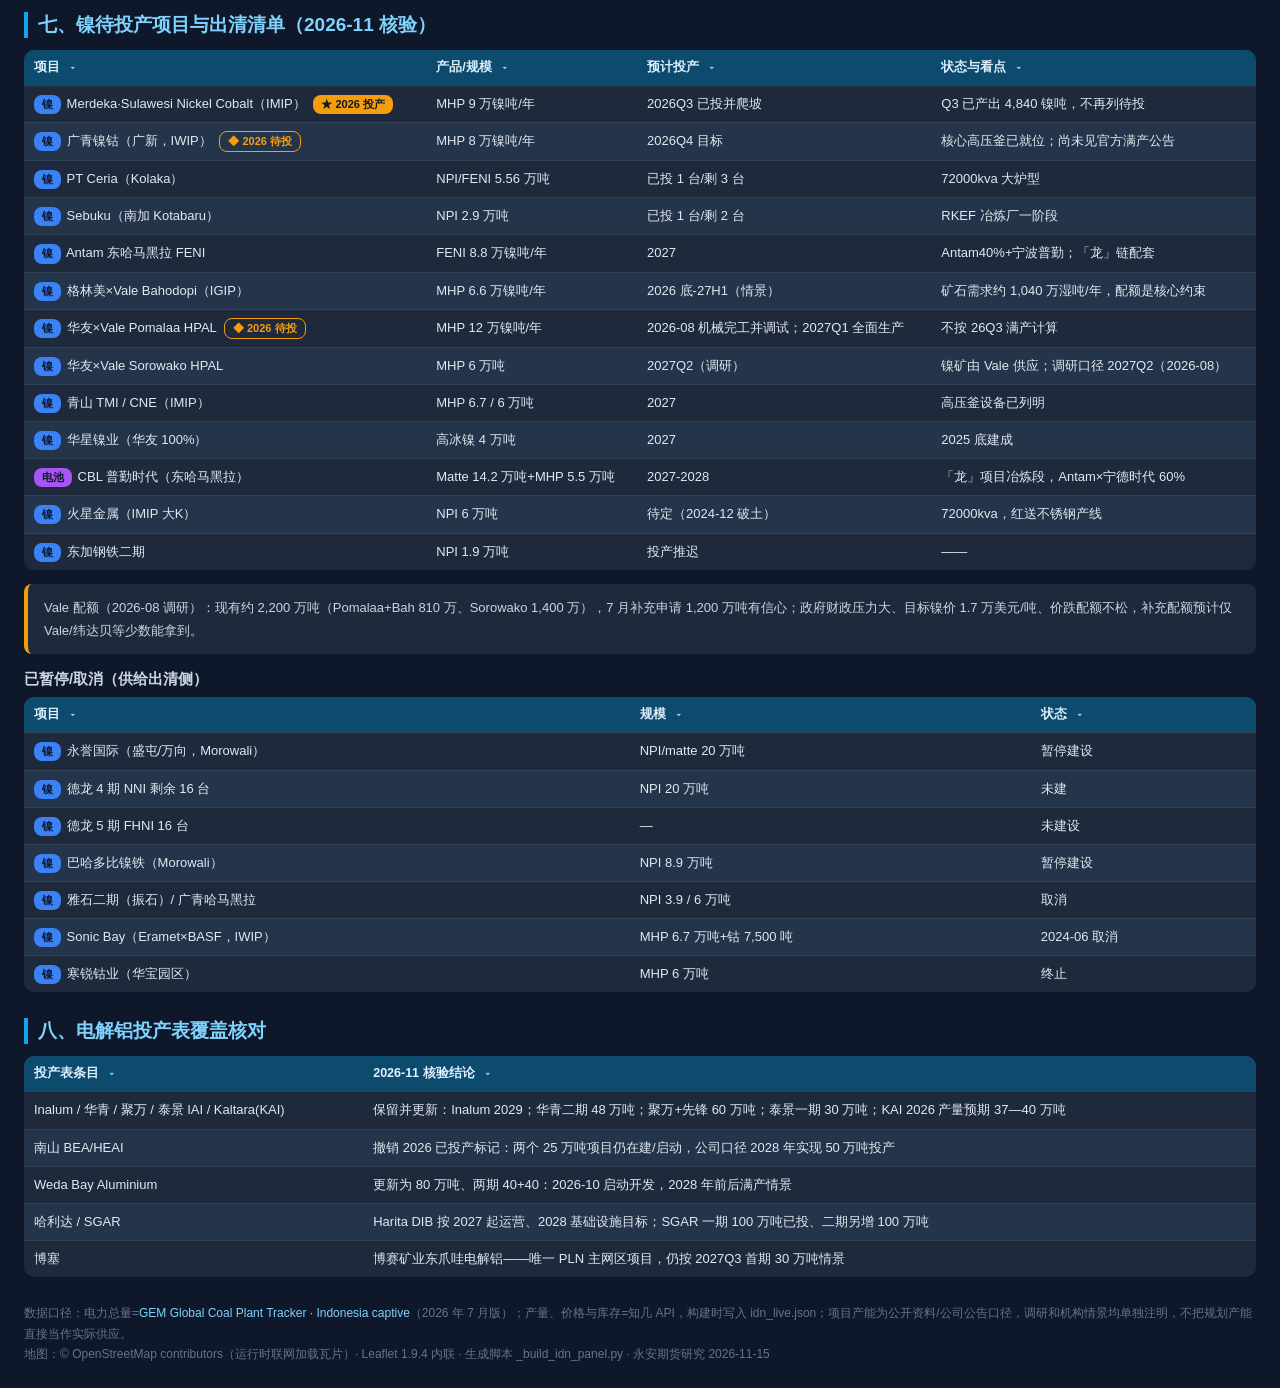
==== commit 61217bd5: "更新印尼电力面板 indonesia-power.html（2026-11-15）" ====
--- a/indonesia-power.html
+++ b/indonesia-power.html
@@ -743,10 +743,10 @@
 </nav>
 
 <h1>印尼电力与产业面板</h1>
-<p class="sub">园区电力不能跨岛自由替代：仅爪哇-巴厘为 PLN 统一大电网，其余园区均为孤网自备煤电 · 页面重建于 2026-11-14；API 数据逐项标注日期，项目预期更新至 2026-11 · 永安期货研究</p>
+<p class="sub">园区电力不能跨岛自由替代：仅爪哇-巴厘为 PLN 统一大电网，其余园区均为孤网自备煤电 · 页面重建于 2026-11-15；API 数据逐项标注日期，项目预期更新至 2026-11 · 永安期货研究</p>
 
 <div class="kpis"><div class="kpi"><b>19.64GW</b><span>自备煤电运行 · GEM 2026-07</span></div><div class="kpi"><b>14.06GW</b><span>其中镍行业</span></div><div class="kpi"><b>2.00GW</b><span>其中铝行业</span></div><div class="kpi"><b>81.7%</b><span>镍+铝占自备煤电比重</span></div><div class="kpi"><b>4.77GW + 10.28GW</b><span>在建 + announced/pre-permit/permitted</span></div><div class="kpi"><b>1.35GW</b><span>shelved（德龙 GNI）</span></div></div>
-<div class="kpis" style="margin-top:12px"><div class="kpi"><b>15.19</b><span>印尼中高镍生铁月产 · 万金属吨 · 2026-10-31</span></div><div class="kpi"><b>3.63</b><span>印尼 MHP 月产 · 万金属吨 · 2026-10-31</span></div><div class="kpi"><b>1.70</b><span>印尼高冰镍月产 · 万金属吨 · 2026-10-31</span></div><div class="kpi"><b>174.55</b><span>印尼电解铝月产 · 千吨 · 2026-10-31</span></div><div class="kpi"><b>496.41</b><span>印尼氧化铝月产 · 千吨 · 2026-10-31</span></div><div class="kpi"><b>16,075</b><span>LME 镍 3M · 美元/吨 · 2026-11-10</span></div></div>
+<div class="kpis" style="margin-top:12px"><div class="kpi"><b>15.19</b><span>印尼中高镍生铁月产 · 万金属吨 · 2026-10-31</span></div><div class="kpi"><b>3.63</b><span>印尼 MHP 月产 · 万金属吨 · 2026-10-31</span></div><div class="kpi"><b>1.70</b><span>印尼高冰镍月产 · 万金属吨 · 2026-10-31</span></div><div class="kpi"><b>174.55</b><span>印尼电解铝月产 · 千吨 · 2026-10-31</span></div><div class="kpi"><b>496.41</b><span>印尼氧化铝月产 · 千吨 · 2026-10-31</span></div><div class="kpi"><b>16,230</b><span>LME 镍 3M · 美元/吨 · 2026-11-13</span></div></div>
 
 <h2 id="sec-map">一、项目地图（滚轮缩放 · 悬停看名称 · 点标记有谷歌地图链接 · ★=2026 投产）</h2>
 <div id="map"></div>
@@ -757,7 +757,7 @@
 <div class="note">估算口径：RKEF 单线约 25–45MW × 开工线数 vs 园区净可用电力（运行装机×0.92，扣厂用电 6%+园区线损 2%）；四园区冗余评级按净口径复核均维持不变（余量 1.4×—2.4×）。力勤 OBI 4×380MW 中 GEM 仅认 2 台运行（2024/25），另 2 台仍标 construction——评级以 GEM status 为准。</div><div class="note">效率修正（2026-08-03 补充）：1GW×80% 负荷率毛发电 7.01TWh，扣厂用电 6%+园区线损 2% 后净可用约 6.25—6.46TWh（折让 8—11%）。对应金属支持量：电解铝约 43—50 万吨/GW（毛口径 48—54）、RKEF 约 12.5—18.4 万吨镍/GW（毛口径 14—20）；50 万吨电解铝净需 0.74—0.83GW，即毛装机约 0.81—0.91GW——园区冗余评估为毛装机口径，与净需求比较时含此余量。煤耗测算单耗（0.42—0.50kg/kWh）已隐含 30—35% 净效率，不重复扣减。</div><div class="note">PLN 宏观（2026-08 调研）：全国装机 80GW，去年仅新增 1.2GW（vs 2025-2034 规划 69.5GW，其中清洁能源 42.6GW；另有 100GW 光伏+储能国家计划）；2025 年全国需求 306TWh（65% 火电）；工业电价 996 印尼盾/度低于 PLN 发电成本、靠补贴；2022 年起火电限批，园区自备火电须国家战略项目+碳减排承诺；爪哇发电冗余高但常停电贵电，瓶颈在输配电。Powr：西爪哇 5 园区独家供电（宪法保护先发独家供电权），装机 1.1GW、成本 7-8 美分售 14 美分，280MW 机组 5 年 4.75 亿美元，现已拿不到火电资质。</div><div class="note">孤网工程规律（2026-08 调研）：机组须从小到大爬坡——Adaro 两台 150MW 后直上 380MW 调试失败、回头补 150MW 才修复；南山工程师据此质疑哈利达孤网直上 380MW 的可行性。</div>
 
 <h2 id="sec-nickel">三、API 月度产量、价格与库存（逐项日期）</h2>
-<table><thead><tr><th>指标</th><th>最新值</th><th>数据日期</th><th>较上期</th><th>来源</th></tr></thead><tbody><tr data-cat="API"><td>印尼中高镍生铁</td><td>15.19 万金属吨</td><td>2026-10-31</td><td>+5.05%</td><td><a href="https://zhiji-ai.xyz/" target="_blank" style="color:#7dd3fc;text-decoration:none">知几 API · ID01002123</a></td></tr><tr data-cat="API"><td>印尼 MHP</td><td>3.63 万金属吨</td><td>2026-10-31</td><td>-1.63%</td><td><a href="https://zhiji-ai.xyz/" target="_blank" style="color:#7dd3fc;text-decoration:none">知几 API · ID01525680</a></td></tr><tr data-cat="API"><td>印尼高冰镍</td><td>1.70 万金属吨</td><td>2026-10-31</td><td>-19.81%</td><td><a href="https://zhiji-ai.xyz/" target="_blank" style="color:#7dd3fc;text-decoration:none">知几 API · ID01972383</a></td></tr><tr data-cat="API"><td>印尼电解铝</td><td>174.55 千吨</td><td>2026-10-31</td><td>+10.32%</td><td><a href="https://zhiji-ai.xyz/" target="_blank" style="color:#7dd3fc;text-decoration:none">知几 API · a12817937</a></td></tr><tr data-cat="API"><td>印尼氧化铝</td><td>496.41 千吨</td><td>2026-10-31</td><td>+3.36%</td><td><a href="https://zhiji-ai.xyz/" target="_blank" style="color:#7dd3fc;text-decoration:none">知几 API · a12751079</a></td></tr><tr data-cat="API"><td>LME 镍 3M</td><td>16,075 美元/吨</td><td>2026-11-10</td><td>-1.98%</td><td><a href="https://zhiji-ai.xyz/" target="_blank" style="color:#7dd3fc;text-decoration:none">知几 API · FU00014810</a></td></tr><tr data-cat="API"><td>LME 铝 3M</td><td>3,010 美元/吨</td><td>2026-11-10</td><td>-1.83%</td><td><a href="https://zhiji-ai.xyz/" target="_blank" style="color:#7dd3fc;text-decoration:none">知几 API · FU00080250</a></td></tr><tr data-cat="API"><td>高镍生铁到厂价</td><td>1,050 元/镍点</td><td>2026-11-11</td><td>+0.00%</td><td><a href="https://zhiji-ai.xyz/" target="_blank" style="color:#7dd3fc;text-decoration:none">知几 API · ID00188192</a></td></tr><tr data-cat="API"><td>LME 镍库存</td><td>271,662 吨</td><td>2026-11-10</td><td>+0.00%</td><td><a href="https://zhiji-ai.xyz/" target="_blank" style="color:#7dd3fc;text-decoration:none">知几 API · FU00014815</a></td></tr></tbody></table><div class="note">API 为构建时刷新并落 JSON 快照，浏览器不持有知几密钥。产量环比按相邻月度点计算，行情按相邻交易日计算；分园区开炉明细仍止 2026-06，不用全国 API 值倒分摊。Mysteel 与 SMM 的 NPI 口径不同，本表沿用 Mysteel 中高镍生铁口径。</div>
+<table><thead><tr><th>指标</th><th>最新值</th><th>数据日期</th><th>较上期</th><th>来源</th></tr></thead><tbody><tr data-cat="API"><td>印尼中高镍生铁</td><td>15.19 万金属吨</td><td>2026-10-31</td><td>+5.05%</td><td><a href="https://zhiji-ai.xyz/" target="_blank" style="color:#7dd3fc;text-decoration:none">知几 API · ID01002123</a></td></tr><tr data-cat="API"><td>印尼 MHP</td><td>3.63 万金属吨</td><td>2026-10-31</td><td>-1.63%</td><td><a href="https://zhiji-ai.xyz/" target="_blank" style="color:#7dd3fc;text-decoration:none">知几 API · ID01525680</a></td></tr><tr data-cat="API"><td>印尼高冰镍</td><td>1.70 万金属吨</td><td>2026-10-31</td><td>-19.81%</td><td><a href="https://zhiji-ai.xyz/" target="_blank" style="color:#7dd3fc;text-decoration:none">知几 API · ID01972383</a></td></tr><tr data-cat="API"><td>印尼电解铝</td><td>174.55 千吨</td><td>2026-10-31</td><td>+10.32%</td><td><a href="https://zhiji-ai.xyz/" target="_blank" style="color:#7dd3fc;text-decoration:none">知几 API · a12817937</a></td></tr><tr data-cat="API"><td>印尼氧化铝</td><td>496.41 千吨</td><td>2026-10-31</td><td>+3.36%</td><td><a href="https://zhiji-ai.xyz/" target="_blank" style="color:#7dd3fc;text-decoration:none">知几 API · a12751079</a></td></tr><tr data-cat="API"><td>LME 镍 3M</td><td>16,230 美元/吨</td><td>2026-11-13</td><td>+0.09%</td><td><a href="https://zhiji-ai.xyz/" target="_blank" style="color:#7dd3fc;text-decoration:none">知几 API · FU00014810</a></td></tr><tr data-cat="API"><td>LME 铝 3M</td><td>3,030 美元/吨</td><td>2026-11-12</td><td>-1.24%</td><td><a href="https://zhiji-ai.xyz/" target="_blank" style="color:#7dd3fc;text-decoration:none">知几 API · FU00080250</a></td></tr><tr data-cat="API"><td>高镍生铁到厂价</td><td>1,050 元/镍点</td><td>2026-11-13</td><td>+0.00%</td><td><a href="https://zhiji-ai.xyz/" target="_blank" style="color:#7dd3fc;text-decoration:none">知几 API · ID00188192</a></td></tr><tr data-cat="API"><td>LME 镍库存</td><td>272,724 吨</td><td>2026-11-13</td><td>+0.07%</td><td><a href="https://zhiji-ai.xyz/" target="_blank" style="color:#7dd3fc;text-decoration:none">知几 API · FU00014815</a></td></tr></tbody></table><div class="note">API 为构建时刷新并落 JSON 快照，浏览器不持有知几密钥。产量环比按相邻月度点计算，行情按相邻交易日计算；分园区开炉明细仍止 2026-06，不用全国 API 值倒分摊。Mysteel 与 SMM 的 NPI 口径不同，本表沿用 Mysteel 中高镍生铁口径。</div>
 
 <h2 id="sec-capacity">四、产能与投产预期（铭牌、运行、预测分列）</h2><div class="note">原则：已投产量、铭牌产能、市场预测不混用；“未找到官方最新值”时保留调研/机构情景并注明日期，不把项目规划直接算作当年供应。</div><h3>电解铝与氧化铝项目</h3><table><thead><tr><th>项目/口径</th><th>铭牌产能/预期</th><th>最新状态与 2026 处理</th><th>2027 年及以后</th><th>依据</th></tr></thead><tbody><tr><td>KAI/KIPI 北加</td><td>一期 50 万吨</td><td>已达 50 万吨/年 run-rate；2026 年产量预期 37—40 万吨</td><td>2027 年按 50 万吨稳态；二/三期不纳入近端</td><td>2026-08 调研 + <a href="https://www.gem.wiki/AlamTri_Aluminum_Smelter_power_station" target="_blank" style="color:#7dd3fc;text-decoration:none">GEM 项目页</a></td></tr><tr><td>华青铝业 IMIP</td><td>一期 50 + 二期 48 万吨</td><td>一期在产；二期 48 万吨于 2026 年启动，按爬坡而非满产处理</td><td>2027 年再评估 98 万吨整体利用率</td><td><a href="https://finance.sina.com.cn/wm/2026-05-12/doc-inhxqeey1983681.shtml" target="_blank" style="color:#7dd3fc;text-decoration:none">LME 申请/二期 48 万吨</a></td></tr><tr><td>泰景铝业 IMIP</td><td>规划 60 万吨；一期 30 万吨</td><td>一期 2026 年通电调试并投产，不再按 60 万吨全部达产</td><td>二期 30 万吨待电力与建设进度</td><td><a href="https://news.cnal.com/2026/08-12/1786496020667843.shtml" target="_blank" style="color:#7dd3fc;text-decoration:none">一期 30 万吨</a></td></tr><tr><td>聚万/先锋 IWIP</td><td>27 + 33 = 60 万吨</td><td>聚万已爬坡；先锋 2026-06 通电、Q4 达产跟踪</td><td>60 万吨为当前兑现口径，不叠加重复项目</td><td><a href="https://www.chinascrap.com/topic/topic_view?key=183752" target="_blank" style="color:#7dd3fc;text-decoration:none">2026-08 项目进度汇总</a></td></tr><tr><td>青山 Weda Bay Aluminium</td><td>80 万吨，分两期 40+40</td><td>2026-10-09 正式启动开发；首批产能按 1—2 年后</td><td>2028 年前后满产情景，2026 年不计产量</td><td><a href="https://www.seetao.com/details/281103.html" target="_blank" style="color:#7dd3fc;text-decoration:none">2026-10 启动仪式</a></td></tr><tr><td>南山 BEA/HEAI 宾坦</td><td>两个 25 万吨项目；远期 100 万吨</td><td>25 万吨仍属在建，另一 25 万吨 2026 年启动；2026 已投产标记撤销</td><td>公司口径 2028 年实现 50 万吨投产；2027 仅作乐观情景</td><td><a href="https://ir.p5w.net/question/0001BB7709186ABC49A98E3CDCF8DEB53249.shtml" target="_blank" style="color:#7dd3fc;text-decoration:none">公司投资者回复 2026-08-28</a></td></tr><tr><td>Harita DIB 西加 KIPP</td><td>氧化铝 200 + 电解铝 100 万吨</td><td>按 2027 起运营、基础设施 2028 年目标跟踪；2026 不计产量</td><td>7×380MW 电源与孤网调试是核心约束</td><td><a href="https://kalbar.suara.com/read/2026/04/23/185215/proyek-harita-group-dikebut-kayong-utara-bersiap-jadi-pusat-industri-alumina-dan-aluminium" target="_blank" style="color:#7dd3fc;text-decoration:none">当地 2026-04 进度</a></td></tr><tr><td>Inalum 西加</td><td>新增 60 万吨</td><td>可研/前期，非 2026—2027 供应</td><td>2029 年投产目标；SGAR 二期另增 100 万吨氧化铝</td><td><a href="https://www.mining.com/web/inalum-targets-2029-to-commission-new-aluminum-plant/" target="_blank" style="color:#7dd3fc;text-decoration:none">Inalum 2029 目标</a></td></tr><tr><td>博赛 东爪哇</td><td>首期 30 万吨</td><td>主网供电与输电工程约束，仍按 2027Q3 首期情景</td><td>满产后移，不提前计入 2026</td><td>2026-08 PLN/项目调研</td></tr><tr><td>南山宾坦氧化铝</td><td>400 万吨/年</td><td>四期已全部投产；与两个 25 万吨电解铝项目分开核算</td><td>2026 产量/销量仍受矿石与市场价格影响</td><td>公司 2026 三季报/项目公告</td></tr><tr><td>Inalum SGAR Mempawah</td><td>一期 100 + 二期 100 万吨/年</td><td>一期已投，二期作为后续扩建，不再沿用 60 万吨旧口径</td><td>2029 年氧化铝目标 200 万吨</td><td><a href="https://mind.id/en/news/capai-swasembada-aluminium-mind-id-perkuat-kapasitas-produksi-900-ribu-ktpa" target="_blank" style="color:#7dd3fc;text-decoration:none">MIND ID 产能规划</a></td></tr><tr><td>印尼全国氧化铝</td><td>2025 约 700 万吨产能</td><td>CREA 情景：2030 年 3,250 万吨为全项目上限，不是基准产量</td><td>铝土矿需求或由 1,400 万吨升至 6,500 万吨/年</td><td><a href="https://energyandcleanair.org/publication/indonesias-aluminium-downstream-following-nickel-into-a-captive-coal-boom/" target="_blank" style="color:#7dd3fc;text-decoration:none">CREA 2026-07 情景</a></td></tr><tr><td>印尼全国电解铝</td><td>2026 产量预期 160—170 万吨</td><td>Goldman 2026 上调至 170 万吨；2027 约 290 万吨</td><td>Fastmarkets 2030 年产量情景约 340 万吨</td><td><a href="https://www.canadianminingreport.com/blog/bofa-sees-aluminium-market-shifting-from-deficit-to-surplus-what-could-drive-the-change" target="_blank" style="color:#7dd3fc;text-decoration:none">机构预测汇总</a> / <a href="https://www.fastmarkets.com/uploads/2026/04/Indonesia-Focus-Miami-Andy-Farida-2026.pdf" target="_blank" style="color:#7dd3fc;text-decoration:none">Fastmarkets</a></td></tr><tr><td>印尼全国 MHP</td><td>2026 产能预期 85—86 万镍吨</td><td>Mysteel 3 月产量预测 54.21 万镍吨；Q4 减产风险上升，产能不等于产量</td><td>2028 年全项目产能情景超过 80 万镍吨产量，需按需求与利润校准</td><td><a href="https://www.mysteel.net/analysis/5117038-indonesias-mhp-production-declines-as-supply-constraints-emerge" target="_blank" style="color:#7dd3fc;text-decoration:none">Mysteel 产量预测</a> / <a href="https://news.metal.com/newscontent/104173852-smm-analysis-indonesian-nickel-output-cut-talk-gathers-pace-but-the-case-for-cutting-diverges-across-the-supply-chain" target="_blank" style="color:#7dd3fc;text-decoration:none">SMM 减产情景</a></td></tr></tbody></table><h3>镍中间品与电池项目</h3><table><thead><tr><th>项目/口径</th><th>铭牌产能/预期</th><th>最新状态与 2026 处理</th><th>2027 年及以后</th><th>依据</th></tr></thead><tbody><tr><td>Merdeka·Sulawesi Nickel Cobalt</td><td>MHP 9 万镍吨/年</td><td>2026Q3 已产出 4,840 镍吨，转入爬坡，不再列待投</td><td>2027 年看产能利用率与硫磺约束</td><td><a href="https://news.metal.com/newscontent/104171869-enc-project-hits-494-tonnes-cobalt-achieves-first-metal-cathode-in-q3-amid-drought-challenges" target="_blank" style="color:#7dd3fc;text-decoration:none">Q3 首次产量</a></td></tr><tr><td>华友×Vale Pomalaa HPAL</td><td>MHP 12 万镍吨/年</td><td>2026-08 机械完工并进入调试；不按 26Q3 满产</td><td>2027Q1 全面生产目标</td><td><a href="https://news.metal.com/newscontent/104063600-smm-nickel-flash-vale-mechanical-construction-of-the-hpal-pomalaa-nickel-smelter-has-been-completed" target="_blank" style="color:#7dd3fc;text-decoration:none">机械完工</a> / <a href="https://quartr.com/events/pt-vale-indonesia-tbk-inco-q4-2025_FtltqdIS" target="_blank" style="color:#7dd3fc;text-decoration:none">2027Q1</a></td></tr><tr><td>广青镍钴 IWIP</td><td>MHP 8 万镍吨/年</td><td>核心高压釜已就位；2026Q4 目标，尚未见官方满产公告</td><td>2027 年爬坡，需跟踪硫磺与调试</td><td><a href="https://www.gdghg.com/xwzx/gxyw/content/post_100485.html" target="_blank" style="color:#7dd3fc;text-decoration:none">广新集团项目进度</a></td></tr><tr><td>格林美×Vale Bahodopi</td><td>MHP 6.6 万镍吨/年</td><td>维持 2026 底—2027H1 投产情景，不计入当前供应</td><td>矿石需求约 1,040 万湿吨/年，配额是约束</td><td><a href="https://www.mining.com/web/vale-indonesia-says-2026-mining-quota-wont-be-enough-to-meet-demand-from-new-smelters/" target="_blank" style="color:#7dd3fc;text-decoration:none">项目矿石需求</a></td></tr><tr><td>华友×Vale Sorowako HPAL</td><td>MHP 6 万镍吨/年</td><td>在建</td><td>2027Q2 预计完工/投产</td><td><a href="https://pubexlive.idx.co.id/document/download/INCO_Company_Profile.pdf" target="_blank" style="color:#7dd3fc;text-decoration:none">PTVI 项目日历</a></td></tr><tr><td>Antam×CBL 东哈马黑拉</td><td>FENI 8.8 万镍吨/年</td><td>在建，非当前供应</td><td>2027 年运营目标</td><td><a href="https://www.djakarta-miningclub.com/news/antam-antm-expands-ferronickel-export-market-to-south-korea" target="_blank" style="color:#7dd3fc;text-decoration:none">项目 2027 目标</a></td></tr><tr><td>CATIB 卡拉旺电芯</td><td>一期 6.9GWh；远期 15GWh</td><td>2026-07 分阶段运行，11 月官方确认开始运营</td><td>后续扩至 15GWh，不再写年底才首次投产</td><td><a href="https://finance.yahoo.com/energy/articles/catl-ev-battery-jv-indonesia-101305922.html" target="_blank" style="color:#7dd3fc;text-decoration:none">2026-11 开始运营</a></td></tr></tbody></table>
 
@@ -774,7 +774,7 @@
 <table><thead><tr><th>投产表条目</th><th>2026-11 核验结论</th></tr></thead><tbody><tr data-cat="铝"><td>Inalum / 华青 / 聚万 / 泰景 IAI / Kaltara(KAI)</td><td>保留并更新：Inalum 2029；华青二期 48 万吨；聚万+先锋 60 万吨；泰景一期 30 万吨；KAI 2026 产量预期 37—40 万吨</td></tr><tr data-cat="铝"><td>南山 BEA/HEAI</td><td>撤销 2026 已投产标记：两个 25 万吨项目仍在建/启动，公司口径 2028 年实现 50 万吨投产</td></tr><tr data-cat="铝"><td>Weda Bay Aluminium</td><td>更新为 80 万吨、两期 40+40：2026-10 启动开发，2028 年前后满产情景</td></tr><tr data-cat="氧化铝"><td>哈利达 / SGAR</td><td>Harita DIB 按 2027 起运营、2028 基础设施目标；SGAR 一期 100 万吨已投、二期另增 100 万吨</td></tr><tr data-cat="铝"><td>博塞</td><td>博赛矿业东爪哇电解铝——唯一 PLN 主网区项目，仍按 2027Q3 首期 30 万吨情景</td></tr></tbody></table>
 
 <div class="footer">数据口径：电力总量=<a href="https://docs.google.com/spreadsheets/d/1xnFBS4W6MRF0qmTnn3SyacvTaYlkUKIXTJdGhX0lZpo/edit" target="_blank" style="color:#7dd3fc;text-decoration:none">GEM Global Coal Plant Tracker · Indonesia captive</a>（2026 年 7 月版）；产量、价格与库存=知几 API，构建时写入 idn_live.json；项目产能为公开资料/公司公告口径，调研和机构情景均单独注明，不把规划产能直接当作实际供应。<br>
-地图：© OpenStreetMap contributors（运行时联网加载瓦片）· Leaflet 1.9.4 内联 · 生成脚本 _build_idn_panel.py · 永安期货研究 2026-11-14</div>
+地图：© OpenStreetMap contributors（运行时联网加载瓦片）· Leaflet 1.9.4 内联 · 生成脚本 _build_idn_panel.py · 永安期货研究 2026-11-15</div>
 
 <script>/* @preserve
  * Leaflet 1.9.4, a JS library for interactive maps. https://leafletjs.com
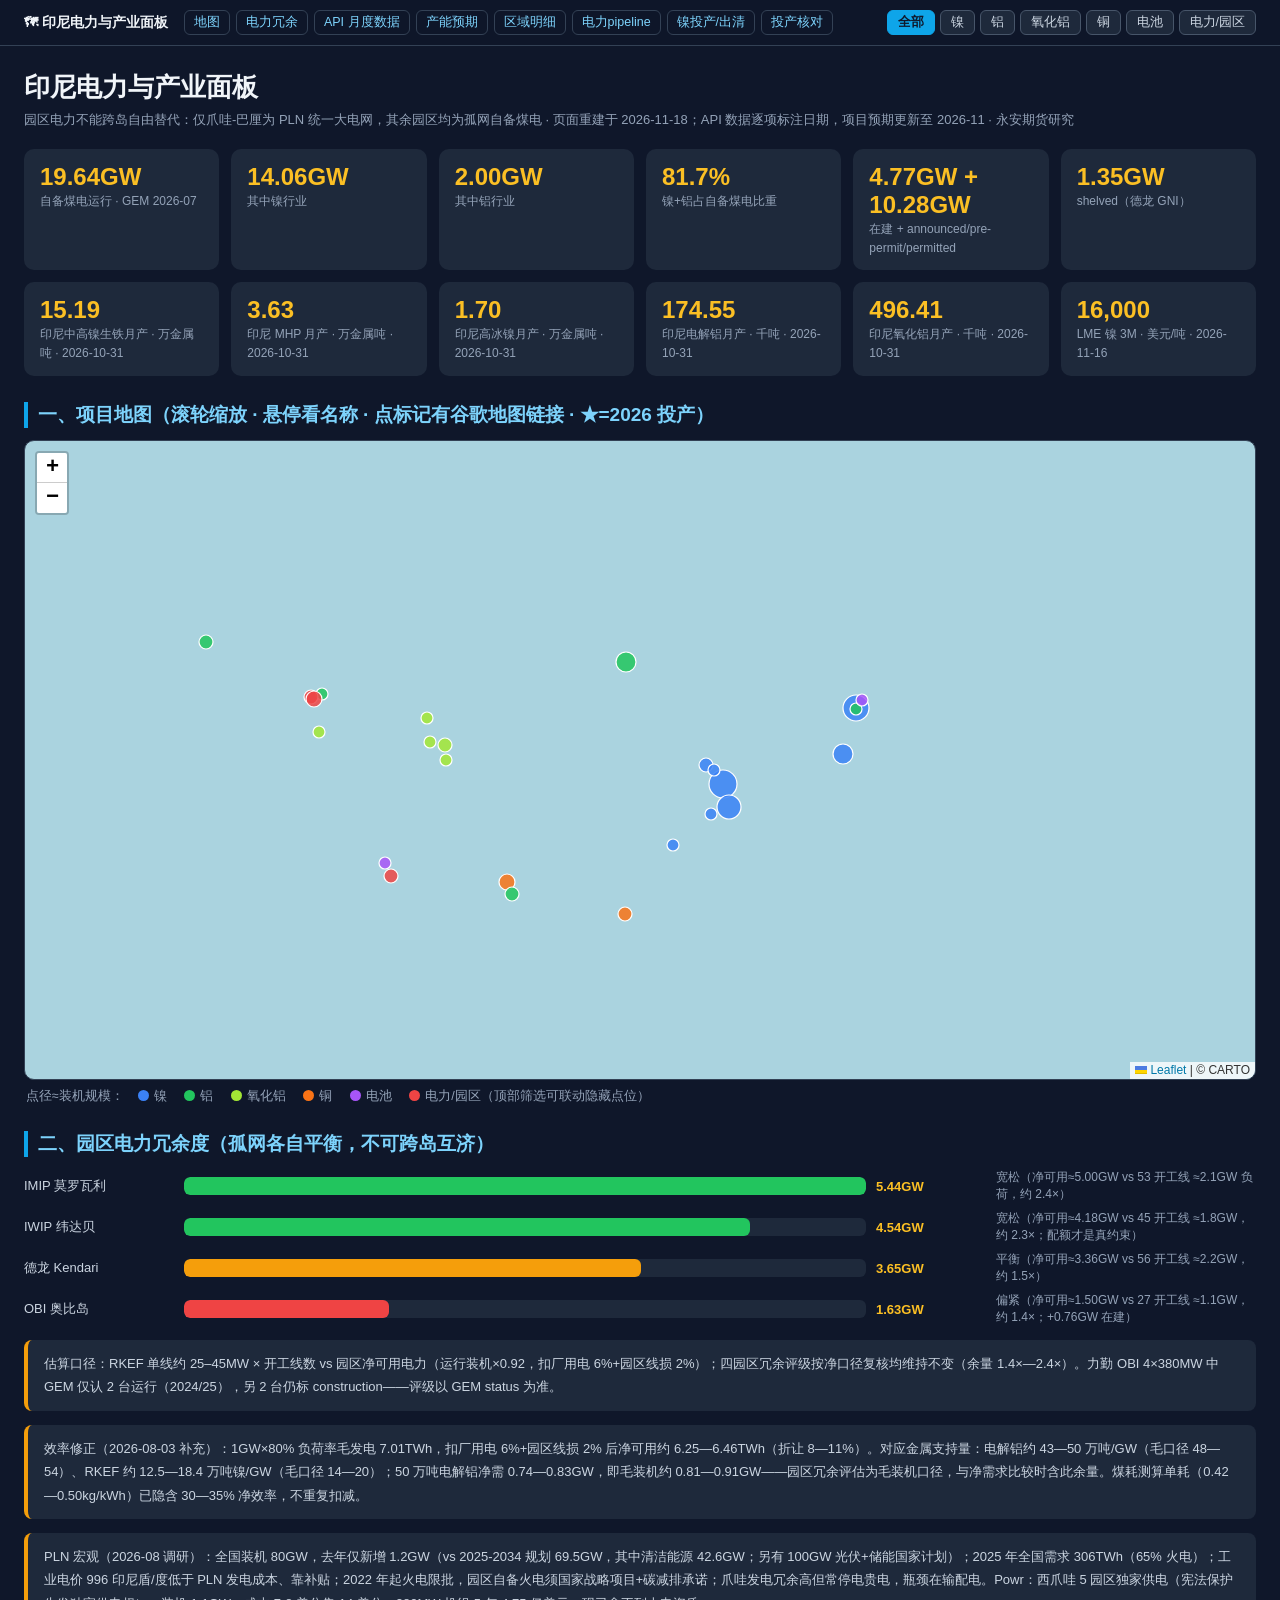
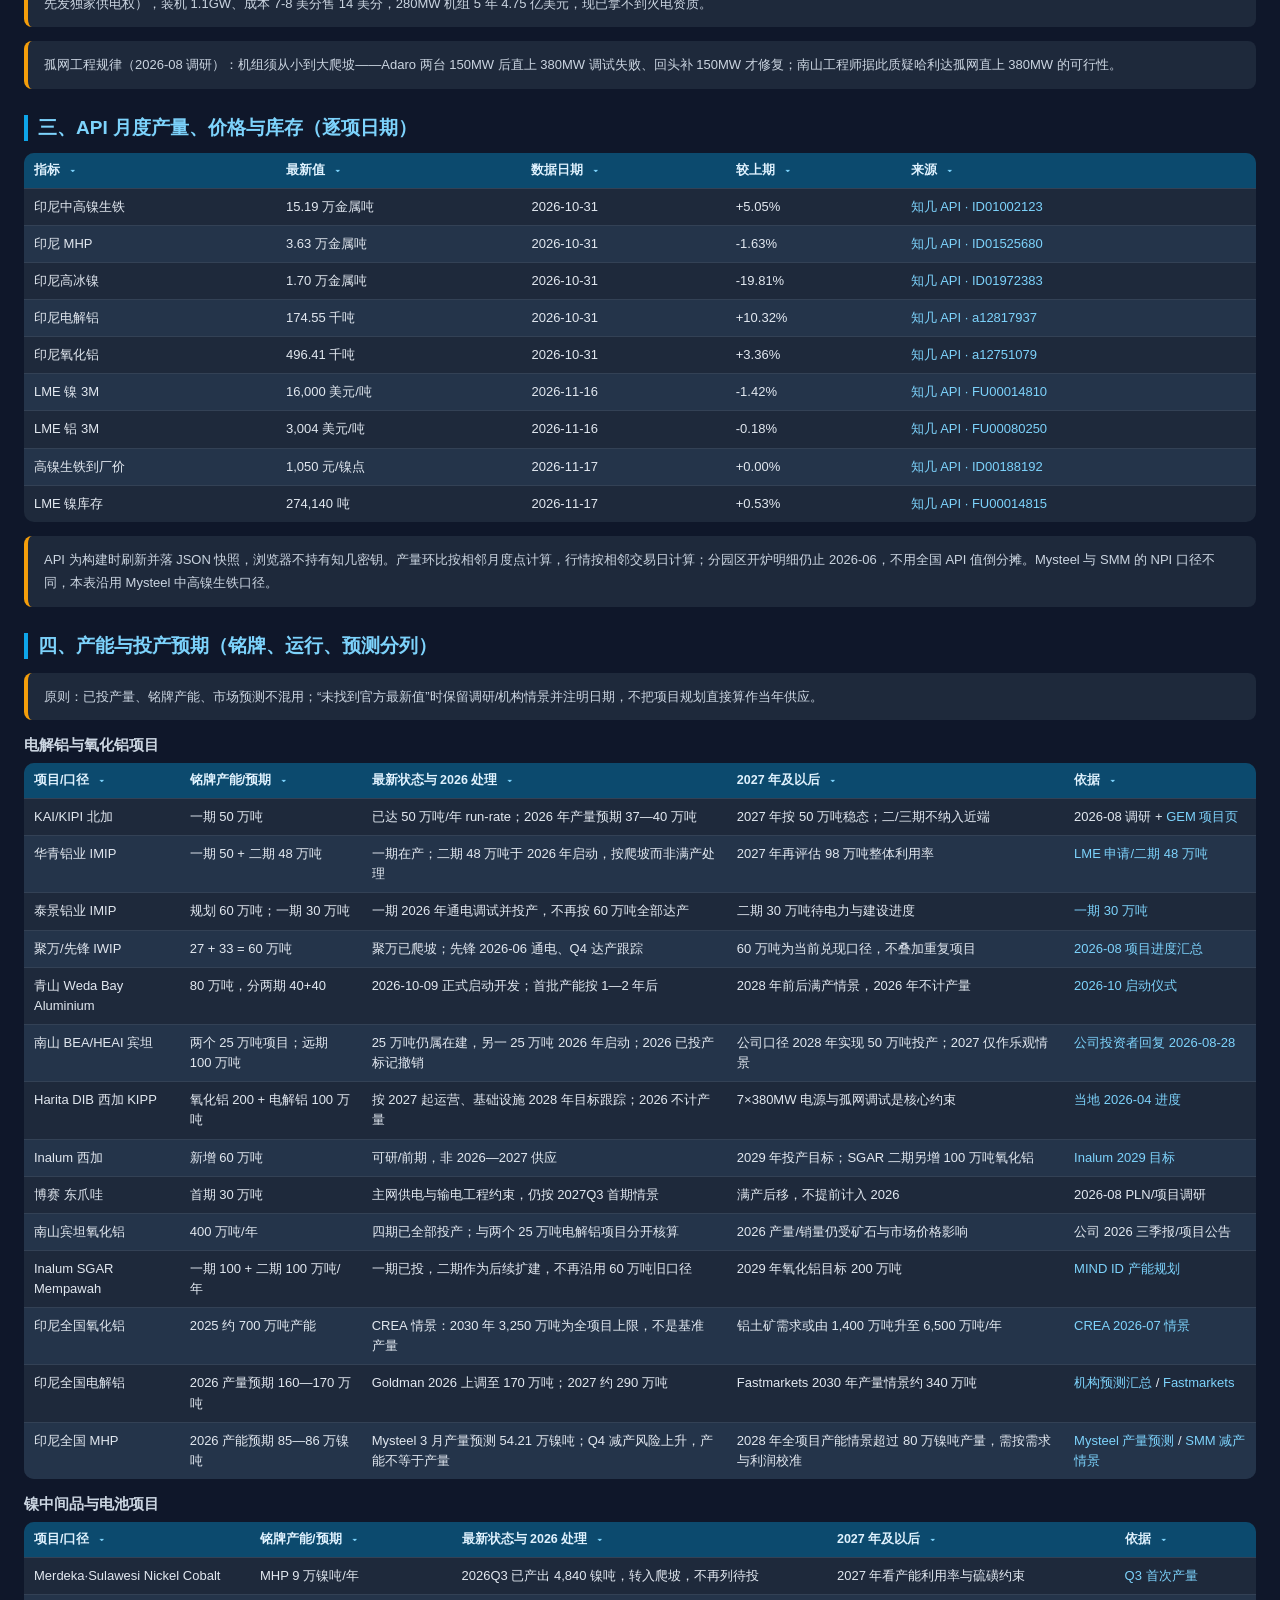
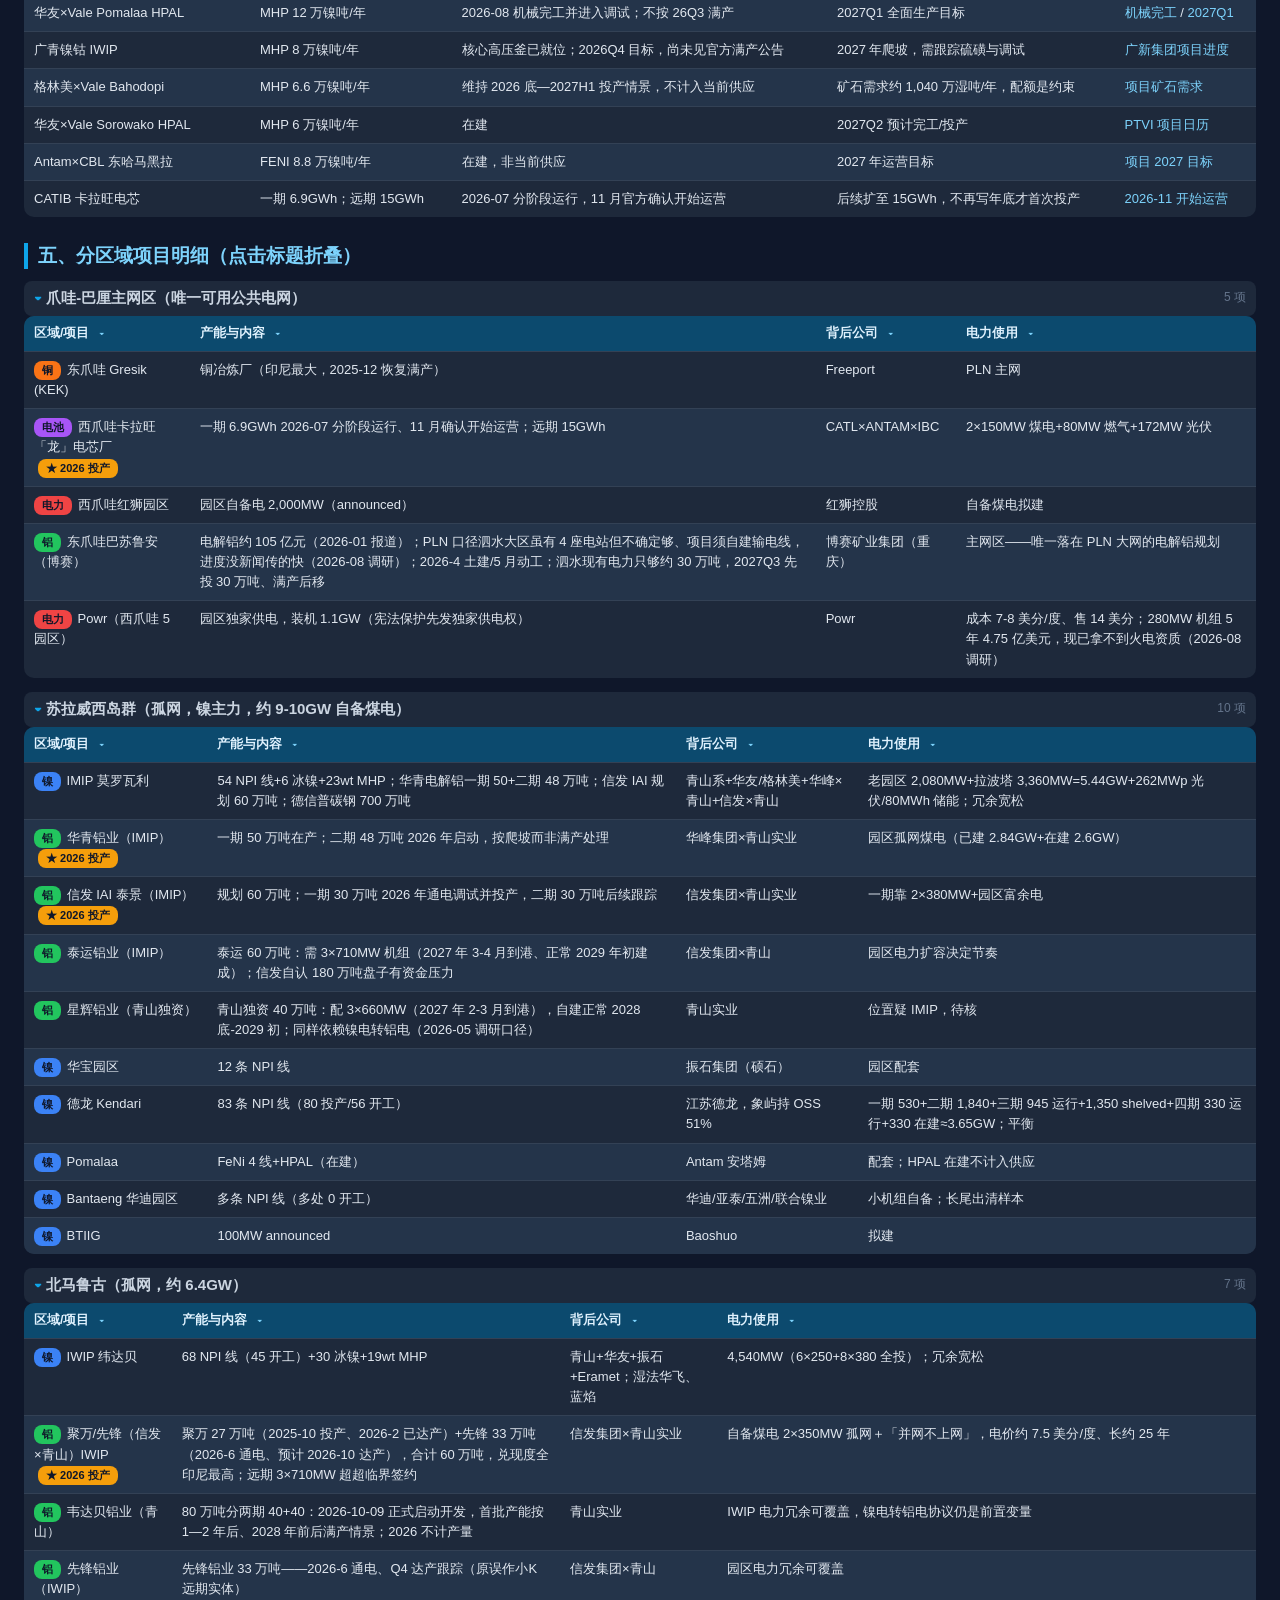
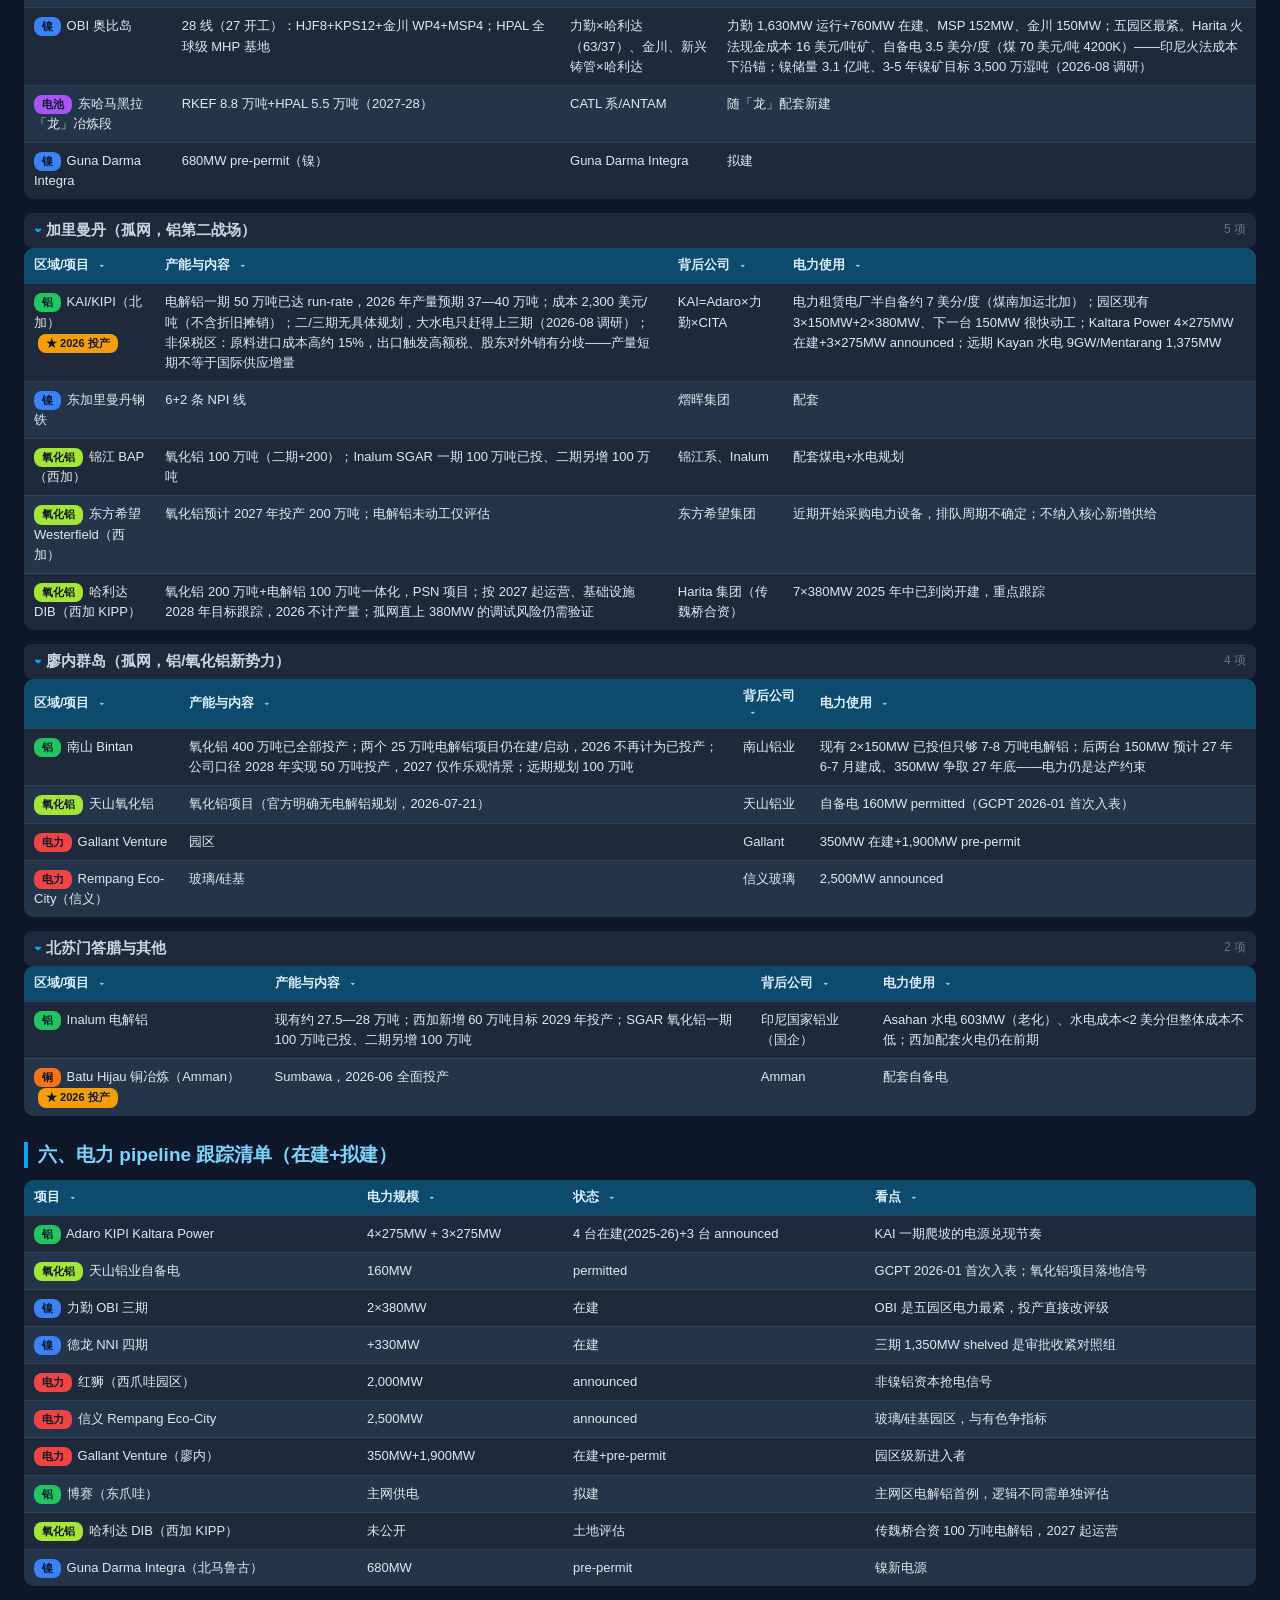
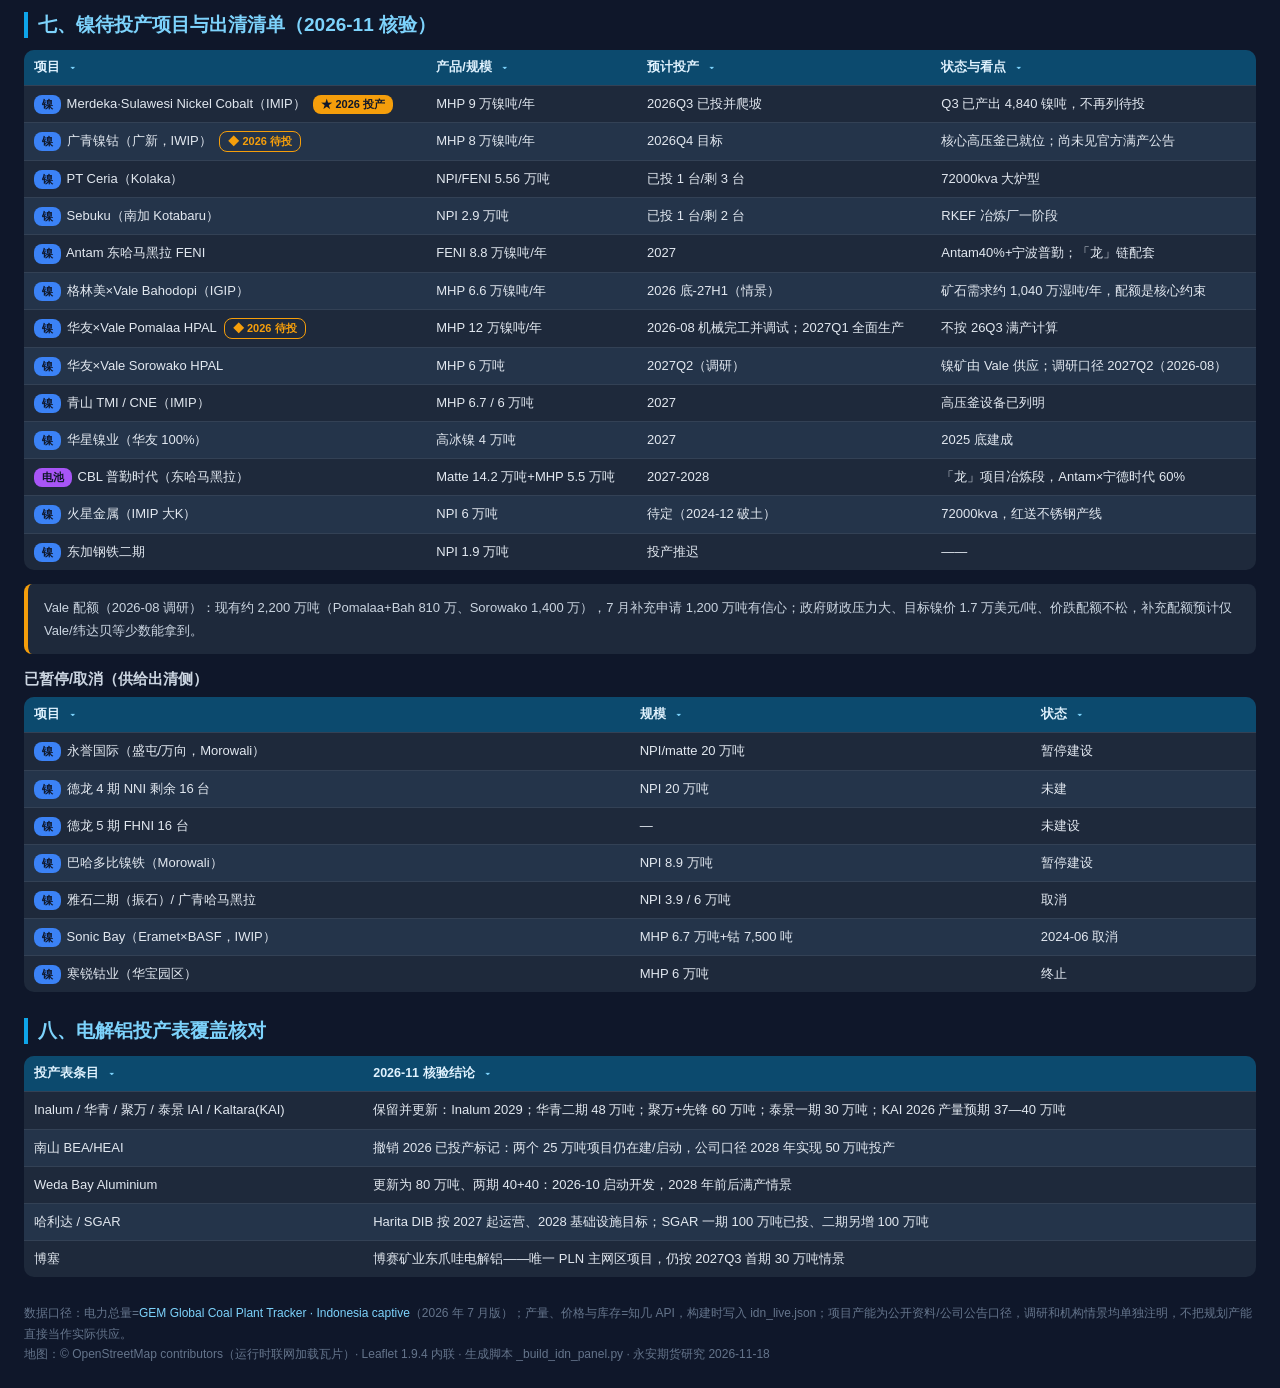
==== commit 791195fa: "更新印尼电力面板 indonesia-power.html（2026-11-18）" ====
--- a/indonesia-power.html
+++ b/indonesia-power.html
@@ -743,10 +743,10 @@
 </nav>
 
 <h1>印尼电力与产业面板</h1>
-<p class="sub">园区电力不能跨岛自由替代：仅爪哇-巴厘为 PLN 统一大电网，其余园区均为孤网自备煤电 · 页面重建于 2026-11-15；API 数据逐项标注日期，项目预期更新至 2026-11 · 永安期货研究</p>
+<p class="sub">园区电力不能跨岛自由替代：仅爪哇-巴厘为 PLN 统一大电网，其余园区均为孤网自备煤电 · 页面重建于 2026-11-18；API 数据逐项标注日期，项目预期更新至 2026-11 · 永安期货研究</p>
 
 <div class="kpis"><div class="kpi"><b>19.64GW</b><span>自备煤电运行 · GEM 2026-07</span></div><div class="kpi"><b>14.06GW</b><span>其中镍行业</span></div><div class="kpi"><b>2.00GW</b><span>其中铝行业</span></div><div class="kpi"><b>81.7%</b><span>镍+铝占自备煤电比重</span></div><div class="kpi"><b>4.77GW + 10.28GW</b><span>在建 + announced/pre-permit/permitted</span></div><div class="kpi"><b>1.35GW</b><span>shelved（德龙 GNI）</span></div></div>
-<div class="kpis" style="margin-top:12px"><div class="kpi"><b>15.19</b><span>印尼中高镍生铁月产 · 万金属吨 · 2026-10-31</span></div><div class="kpi"><b>3.63</b><span>印尼 MHP 月产 · 万金属吨 · 2026-10-31</span></div><div class="kpi"><b>1.70</b><span>印尼高冰镍月产 · 万金属吨 · 2026-10-31</span></div><div class="kpi"><b>174.55</b><span>印尼电解铝月产 · 千吨 · 2026-10-31</span></div><div class="kpi"><b>496.41</b><span>印尼氧化铝月产 · 千吨 · 2026-10-31</span></div><div class="kpi"><b>16,230</b><span>LME 镍 3M · 美元/吨 · 2026-11-13</span></div></div>
+<div class="kpis" style="margin-top:12px"><div class="kpi"><b>15.19</b><span>印尼中高镍生铁月产 · 万金属吨 · 2026-10-31</span></div><div class="kpi"><b>3.63</b><span>印尼 MHP 月产 · 万金属吨 · 2026-10-31</span></div><div class="kpi"><b>1.70</b><span>印尼高冰镍月产 · 万金属吨 · 2026-10-31</span></div><div class="kpi"><b>174.55</b><span>印尼电解铝月产 · 千吨 · 2026-10-31</span></div><div class="kpi"><b>496.41</b><span>印尼氧化铝月产 · 千吨 · 2026-10-31</span></div><div class="kpi"><b>16,000</b><span>LME 镍 3M · 美元/吨 · 2026-11-16</span></div></div>
 
 <h2 id="sec-map">一、项目地图（滚轮缩放 · 悬停看名称 · 点标记有谷歌地图链接 · ★=2026 投产）</h2>
 <div id="map"></div>
@@ -757,7 +757,7 @@
 <div class="note">估算口径：RKEF 单线约 25–45MW × 开工线数 vs 园区净可用电力（运行装机×0.92，扣厂用电 6%+园区线损 2%）；四园区冗余评级按净口径复核均维持不变（余量 1.4×—2.4×）。力勤 OBI 4×380MW 中 GEM 仅认 2 台运行（2024/25），另 2 台仍标 construction——评级以 GEM status 为准。</div><div class="note">效率修正（2026-08-03 补充）：1GW×80% 负荷率毛发电 7.01TWh，扣厂用电 6%+园区线损 2% 后净可用约 6.25—6.46TWh（折让 8—11%）。对应金属支持量：电解铝约 43—50 万吨/GW（毛口径 48—54）、RKEF 约 12.5—18.4 万吨镍/GW（毛口径 14—20）；50 万吨电解铝净需 0.74—0.83GW，即毛装机约 0.81—0.91GW——园区冗余评估为毛装机口径，与净需求比较时含此余量。煤耗测算单耗（0.42—0.50kg/kWh）已隐含 30—35% 净效率，不重复扣减。</div><div class="note">PLN 宏观（2026-08 调研）：全国装机 80GW，去年仅新增 1.2GW（vs 2025-2034 规划 69.5GW，其中清洁能源 42.6GW；另有 100GW 光伏+储能国家计划）；2025 年全国需求 306TWh（65% 火电）；工业电价 996 印尼盾/度低于 PLN 发电成本、靠补贴；2022 年起火电限批，园区自备火电须国家战略项目+碳减排承诺；爪哇发电冗余高但常停电贵电，瓶颈在输配电。Powr：西爪哇 5 园区独家供电（宪法保护先发独家供电权），装机 1.1GW、成本 7-8 美分售 14 美分，280MW 机组 5 年 4.75 亿美元，现已拿不到火电资质。</div><div class="note">孤网工程规律（2026-08 调研）：机组须从小到大爬坡——Adaro 两台 150MW 后直上 380MW 调试失败、回头补 150MW 才修复；南山工程师据此质疑哈利达孤网直上 380MW 的可行性。</div>
 
 <h2 id="sec-nickel">三、API 月度产量、价格与库存（逐项日期）</h2>
-<table><thead><tr><th>指标</th><th>最新值</th><th>数据日期</th><th>较上期</th><th>来源</th></tr></thead><tbody><tr data-cat="API"><td>印尼中高镍生铁</td><td>15.19 万金属吨</td><td>2026-10-31</td><td>+5.05%</td><td><a href="https://zhiji-ai.xyz/" target="_blank" style="color:#7dd3fc;text-decoration:none">知几 API · ID01002123</a></td></tr><tr data-cat="API"><td>印尼 MHP</td><td>3.63 万金属吨</td><td>2026-10-31</td><td>-1.63%</td><td><a href="https://zhiji-ai.xyz/" target="_blank" style="color:#7dd3fc;text-decoration:none">知几 API · ID01525680</a></td></tr><tr data-cat="API"><td>印尼高冰镍</td><td>1.70 万金属吨</td><td>2026-10-31</td><td>-19.81%</td><td><a href="https://zhiji-ai.xyz/" target="_blank" style="color:#7dd3fc;text-decoration:none">知几 API · ID01972383</a></td></tr><tr data-cat="API"><td>印尼电解铝</td><td>174.55 千吨</td><td>2026-10-31</td><td>+10.32%</td><td><a href="https://zhiji-ai.xyz/" target="_blank" style="color:#7dd3fc;text-decoration:none">知几 API · a12817937</a></td></tr><tr data-cat="API"><td>印尼氧化铝</td><td>496.41 千吨</td><td>2026-10-31</td><td>+3.36%</td><td><a href="https://zhiji-ai.xyz/" target="_blank" style="color:#7dd3fc;text-decoration:none">知几 API · a12751079</a></td></tr><tr data-cat="API"><td>LME 镍 3M</td><td>16,230 美元/吨</td><td>2026-11-13</td><td>+0.09%</td><td><a href="https://zhiji-ai.xyz/" target="_blank" style="color:#7dd3fc;text-decoration:none">知几 API · FU00014810</a></td></tr><tr data-cat="API"><td>LME 铝 3M</td><td>3,030 美元/吨</td><td>2026-11-12</td><td>-1.24%</td><td><a href="https://zhiji-ai.xyz/" target="_blank" style="color:#7dd3fc;text-decoration:none">知几 API · FU00080250</a></td></tr><tr data-cat="API"><td>高镍生铁到厂价</td><td>1,050 元/镍点</td><td>2026-11-13</td><td>+0.00%</td><td><a href="https://zhiji-ai.xyz/" target="_blank" style="color:#7dd3fc;text-decoration:none">知几 API · ID00188192</a></td></tr><tr data-cat="API"><td>LME 镍库存</td><td>272,724 吨</td><td>2026-11-13</td><td>+0.07%</td><td><a href="https://zhiji-ai.xyz/" target="_blank" style="color:#7dd3fc;text-decoration:none">知几 API · FU00014815</a></td></tr></tbody></table><div class="note">API 为构建时刷新并落 JSON 快照，浏览器不持有知几密钥。产量环比按相邻月度点计算，行情按相邻交易日计算；分园区开炉明细仍止 2026-06，不用全国 API 值倒分摊。Mysteel 与 SMM 的 NPI 口径不同，本表沿用 Mysteel 中高镍生铁口径。</div>
+<table><thead><tr><th>指标</th><th>最新值</th><th>数据日期</th><th>较上期</th><th>来源</th></tr></thead><tbody><tr data-cat="API"><td>印尼中高镍生铁</td><td>15.19 万金属吨</td><td>2026-10-31</td><td>+5.05%</td><td><a href="https://zhiji-ai.xyz/" target="_blank" style="color:#7dd3fc;text-decoration:none">知几 API · ID01002123</a></td></tr><tr data-cat="API"><td>印尼 MHP</td><td>3.63 万金属吨</td><td>2026-10-31</td><td>-1.63%</td><td><a href="https://zhiji-ai.xyz/" target="_blank" style="color:#7dd3fc;text-decoration:none">知几 API · ID01525680</a></td></tr><tr data-cat="API"><td>印尼高冰镍</td><td>1.70 万金属吨</td><td>2026-10-31</td><td>-19.81%</td><td><a href="https://zhiji-ai.xyz/" target="_blank" style="color:#7dd3fc;text-decoration:none">知几 API · ID01972383</a></td></tr><tr data-cat="API"><td>印尼电解铝</td><td>174.55 千吨</td><td>2026-10-31</td><td>+10.32%</td><td><a href="https://zhiji-ai.xyz/" target="_blank" style="color:#7dd3fc;text-decoration:none">知几 API · a12817937</a></td></tr><tr data-cat="API"><td>印尼氧化铝</td><td>496.41 千吨</td><td>2026-10-31</td><td>+3.36%</td><td><a href="https://zhiji-ai.xyz/" target="_blank" style="color:#7dd3fc;text-decoration:none">知几 API · a12751079</a></td></tr><tr data-cat="API"><td>LME 镍 3M</td><td>16,000 美元/吨</td><td>2026-11-16</td><td>-1.42%</td><td><a href="https://zhiji-ai.xyz/" target="_blank" style="color:#7dd3fc;text-decoration:none">知几 API · FU00014810</a></td></tr><tr data-cat="API"><td>LME 铝 3M</td><td>3,004 美元/吨</td><td>2026-11-16</td><td>-0.18%</td><td><a href="https://zhiji-ai.xyz/" target="_blank" style="color:#7dd3fc;text-decoration:none">知几 API · FU00080250</a></td></tr><tr data-cat="API"><td>高镍生铁到厂价</td><td>1,050 元/镍点</td><td>2026-11-17</td><td>+0.00%</td><td><a href="https://zhiji-ai.xyz/" target="_blank" style="color:#7dd3fc;text-decoration:none">知几 API · ID00188192</a></td></tr><tr data-cat="API"><td>LME 镍库存</td><td>274,140 吨</td><td>2026-11-17</td><td>+0.53%</td><td><a href="https://zhiji-ai.xyz/" target="_blank" style="color:#7dd3fc;text-decoration:none">知几 API · FU00014815</a></td></tr></tbody></table><div class="note">API 为构建时刷新并落 JSON 快照，浏览器不持有知几密钥。产量环比按相邻月度点计算，行情按相邻交易日计算；分园区开炉明细仍止 2026-06，不用全国 API 值倒分摊。Mysteel 与 SMM 的 NPI 口径不同，本表沿用 Mysteel 中高镍生铁口径。</div>
 
 <h2 id="sec-capacity">四、产能与投产预期（铭牌、运行、预测分列）</h2><div class="note">原则：已投产量、铭牌产能、市场预测不混用；“未找到官方最新值”时保留调研/机构情景并注明日期，不把项目规划直接算作当年供应。</div><h3>电解铝与氧化铝项目</h3><table><thead><tr><th>项目/口径</th><th>铭牌产能/预期</th><th>最新状态与 2026 处理</th><th>2027 年及以后</th><th>依据</th></tr></thead><tbody><tr><td>KAI/KIPI 北加</td><td>一期 50 万吨</td><td>已达 50 万吨/年 run-rate；2026 年产量预期 37—40 万吨</td><td>2027 年按 50 万吨稳态；二/三期不纳入近端</td><td>2026-08 调研 + <a href="https://www.gem.wiki/AlamTri_Aluminum_Smelter_power_station" target="_blank" style="color:#7dd3fc;text-decoration:none">GEM 项目页</a></td></tr><tr><td>华青铝业 IMIP</td><td>一期 50 + 二期 48 万吨</td><td>一期在产；二期 48 万吨于 2026 年启动，按爬坡而非满产处理</td><td>2027 年再评估 98 万吨整体利用率</td><td><a href="https://finance.sina.com.cn/wm/2026-05-12/doc-inhxqeey1983681.shtml" target="_blank" style="color:#7dd3fc;text-decoration:none">LME 申请/二期 48 万吨</a></td></tr><tr><td>泰景铝业 IMIP</td><td>规划 60 万吨；一期 30 万吨</td><td>一期 2026 年通电调试并投产，不再按 60 万吨全部达产</td><td>二期 30 万吨待电力与建设进度</td><td><a href="https://news.cnal.com/2026/08-12/1786496020667843.shtml" target="_blank" style="color:#7dd3fc;text-decoration:none">一期 30 万吨</a></td></tr><tr><td>聚万/先锋 IWIP</td><td>27 + 33 = 60 万吨</td><td>聚万已爬坡；先锋 2026-06 通电、Q4 达产跟踪</td><td>60 万吨为当前兑现口径，不叠加重复项目</td><td><a href="https://www.chinascrap.com/topic/topic_view?key=183752" target="_blank" style="color:#7dd3fc;text-decoration:none">2026-08 项目进度汇总</a></td></tr><tr><td>青山 Weda Bay Aluminium</td><td>80 万吨，分两期 40+40</td><td>2026-10-09 正式启动开发；首批产能按 1—2 年后</td><td>2028 年前后满产情景，2026 年不计产量</td><td><a href="https://www.seetao.com/details/281103.html" target="_blank" style="color:#7dd3fc;text-decoration:none">2026-10 启动仪式</a></td></tr><tr><td>南山 BEA/HEAI 宾坦</td><td>两个 25 万吨项目；远期 100 万吨</td><td>25 万吨仍属在建，另一 25 万吨 2026 年启动；2026 已投产标记撤销</td><td>公司口径 2028 年实现 50 万吨投产；2027 仅作乐观情景</td><td><a href="https://ir.p5w.net/question/0001BB7709186ABC49A98E3CDCF8DEB53249.shtml" target="_blank" style="color:#7dd3fc;text-decoration:none">公司投资者回复 2026-08-28</a></td></tr><tr><td>Harita DIB 西加 KIPP</td><td>氧化铝 200 + 电解铝 100 万吨</td><td>按 2027 起运营、基础设施 2028 年目标跟踪；2026 不计产量</td><td>7×380MW 电源与孤网调试是核心约束</td><td><a href="https://kalbar.suara.com/read/2026/04/23/185215/proyek-harita-group-dikebut-kayong-utara-bersiap-jadi-pusat-industri-alumina-dan-aluminium" target="_blank" style="color:#7dd3fc;text-decoration:none">当地 2026-04 进度</a></td></tr><tr><td>Inalum 西加</td><td>新增 60 万吨</td><td>可研/前期，非 2026—2027 供应</td><td>2029 年投产目标；SGAR 二期另增 100 万吨氧化铝</td><td><a href="https://www.mining.com/web/inalum-targets-2029-to-commission-new-aluminum-plant/" target="_blank" style="color:#7dd3fc;text-decoration:none">Inalum 2029 目标</a></td></tr><tr><td>博赛 东爪哇</td><td>首期 30 万吨</td><td>主网供电与输电工程约束，仍按 2027Q3 首期情景</td><td>满产后移，不提前计入 2026</td><td>2026-08 PLN/项目调研</td></tr><tr><td>南山宾坦氧化铝</td><td>400 万吨/年</td><td>四期已全部投产；与两个 25 万吨电解铝项目分开核算</td><td>2026 产量/销量仍受矿石与市场价格影响</td><td>公司 2026 三季报/项目公告</td></tr><tr><td>Inalum SGAR Mempawah</td><td>一期 100 + 二期 100 万吨/年</td><td>一期已投，二期作为后续扩建，不再沿用 60 万吨旧口径</td><td>2029 年氧化铝目标 200 万吨</td><td><a href="https://mind.id/en/news/capai-swasembada-aluminium-mind-id-perkuat-kapasitas-produksi-900-ribu-ktpa" target="_blank" style="color:#7dd3fc;text-decoration:none">MIND ID 产能规划</a></td></tr><tr><td>印尼全国氧化铝</td><td>2025 约 700 万吨产能</td><td>CREA 情景：2030 年 3,250 万吨为全项目上限，不是基准产量</td><td>铝土矿需求或由 1,400 万吨升至 6,500 万吨/年</td><td><a href="https://energyandcleanair.org/publication/indonesias-aluminium-downstream-following-nickel-into-a-captive-coal-boom/" target="_blank" style="color:#7dd3fc;text-decoration:none">CREA 2026-07 情景</a></td></tr><tr><td>印尼全国电解铝</td><td>2026 产量预期 160—170 万吨</td><td>Goldman 2026 上调至 170 万吨；2027 约 290 万吨</td><td>Fastmarkets 2030 年产量情景约 340 万吨</td><td><a href="https://www.canadianminingreport.com/blog/bofa-sees-aluminium-market-shifting-from-deficit-to-surplus-what-could-drive-the-change" target="_blank" style="color:#7dd3fc;text-decoration:none">机构预测汇总</a> / <a href="https://www.fastmarkets.com/uploads/2026/04/Indonesia-Focus-Miami-Andy-Farida-2026.pdf" target="_blank" style="color:#7dd3fc;text-decoration:none">Fastmarkets</a></td></tr><tr><td>印尼全国 MHP</td><td>2026 产能预期 85—86 万镍吨</td><td>Mysteel 3 月产量预测 54.21 万镍吨；Q4 减产风险上升，产能不等于产量</td><td>2028 年全项目产能情景超过 80 万镍吨产量，需按需求与利润校准</td><td><a href="https://www.mysteel.net/analysis/5117038-indonesias-mhp-production-declines-as-supply-constraints-emerge" target="_blank" style="color:#7dd3fc;text-decoration:none">Mysteel 产量预测</a> / <a href="https://news.metal.com/newscontent/104173852-smm-analysis-indonesian-nickel-output-cut-talk-gathers-pace-but-the-case-for-cutting-diverges-across-the-supply-chain" target="_blank" style="color:#7dd3fc;text-decoration:none">SMM 减产情景</a></td></tr></tbody></table><h3>镍中间品与电池项目</h3><table><thead><tr><th>项目/口径</th><th>铭牌产能/预期</th><th>最新状态与 2026 处理</th><th>2027 年及以后</th><th>依据</th></tr></thead><tbody><tr><td>Merdeka·Sulawesi Nickel Cobalt</td><td>MHP 9 万镍吨/年</td><td>2026Q3 已产出 4,840 镍吨，转入爬坡，不再列待投</td><td>2027 年看产能利用率与硫磺约束</td><td><a href="https://news.metal.com/newscontent/104171869-enc-project-hits-494-tonnes-cobalt-achieves-first-metal-cathode-in-q3-amid-drought-challenges" target="_blank" style="color:#7dd3fc;text-decoration:none">Q3 首次产量</a></td></tr><tr><td>华友×Vale Pomalaa HPAL</td><td>MHP 12 万镍吨/年</td><td>2026-08 机械完工并进入调试；不按 26Q3 满产</td><td>2027Q1 全面生产目标</td><td><a href="https://news.metal.com/newscontent/104063600-smm-nickel-flash-vale-mechanical-construction-of-the-hpal-pomalaa-nickel-smelter-has-been-completed" target="_blank" style="color:#7dd3fc;text-decoration:none">机械完工</a> / <a href="https://quartr.com/events/pt-vale-indonesia-tbk-inco-q4-2025_FtltqdIS" target="_blank" style="color:#7dd3fc;text-decoration:none">2027Q1</a></td></tr><tr><td>广青镍钴 IWIP</td><td>MHP 8 万镍吨/年</td><td>核心高压釜已就位；2026Q4 目标，尚未见官方满产公告</td><td>2027 年爬坡，需跟踪硫磺与调试</td><td><a href="https://www.gdghg.com/xwzx/gxyw/content/post_100485.html" target="_blank" style="color:#7dd3fc;text-decoration:none">广新集团项目进度</a></td></tr><tr><td>格林美×Vale Bahodopi</td><td>MHP 6.6 万镍吨/年</td><td>维持 2026 底—2027H1 投产情景，不计入当前供应</td><td>矿石需求约 1,040 万湿吨/年，配额是约束</td><td><a href="https://www.mining.com/web/vale-indonesia-says-2026-mining-quota-wont-be-enough-to-meet-demand-from-new-smelters/" target="_blank" style="color:#7dd3fc;text-decoration:none">项目矿石需求</a></td></tr><tr><td>华友×Vale Sorowako HPAL</td><td>MHP 6 万镍吨/年</td><td>在建</td><td>2027Q2 预计完工/投产</td><td><a href="https://pubexlive.idx.co.id/document/download/INCO_Company_Profile.pdf" target="_blank" style="color:#7dd3fc;text-decoration:none">PTVI 项目日历</a></td></tr><tr><td>Antam×CBL 东哈马黑拉</td><td>FENI 8.8 万镍吨/年</td><td>在建，非当前供应</td><td>2027 年运营目标</td><td><a href="https://www.djakarta-miningclub.com/news/antam-antm-expands-ferronickel-export-market-to-south-korea" target="_blank" style="color:#7dd3fc;text-decoration:none">项目 2027 目标</a></td></tr><tr><td>CATIB 卡拉旺电芯</td><td>一期 6.9GWh；远期 15GWh</td><td>2026-07 分阶段运行，11 月官方确认开始运营</td><td>后续扩至 15GWh，不再写年底才首次投产</td><td><a href="https://finance.yahoo.com/energy/articles/catl-ev-battery-jv-indonesia-101305922.html" target="_blank" style="color:#7dd3fc;text-decoration:none">2026-11 开始运营</a></td></tr></tbody></table>
 
@@ -774,7 +774,7 @@
 <table><thead><tr><th>投产表条目</th><th>2026-11 核验结论</th></tr></thead><tbody><tr data-cat="铝"><td>Inalum / 华青 / 聚万 / 泰景 IAI / Kaltara(KAI)</td><td>保留并更新：Inalum 2029；华青二期 48 万吨；聚万+先锋 60 万吨；泰景一期 30 万吨；KAI 2026 产量预期 37—40 万吨</td></tr><tr data-cat="铝"><td>南山 BEA/HEAI</td><td>撤销 2026 已投产标记：两个 25 万吨项目仍在建/启动，公司口径 2028 年实现 50 万吨投产</td></tr><tr data-cat="铝"><td>Weda Bay Aluminium</td><td>更新为 80 万吨、两期 40+40：2026-10 启动开发，2028 年前后满产情景</td></tr><tr data-cat="氧化铝"><td>哈利达 / SGAR</td><td>Harita DIB 按 2027 起运营、2028 基础设施目标；SGAR 一期 100 万吨已投、二期另增 100 万吨</td></tr><tr data-cat="铝"><td>博塞</td><td>博赛矿业东爪哇电解铝——唯一 PLN 主网区项目，仍按 2027Q3 首期 30 万吨情景</td></tr></tbody></table>
 
 <div class="footer">数据口径：电力总量=<a href="https://docs.google.com/spreadsheets/d/1xnFBS4W6MRF0qmTnn3SyacvTaYlkUKIXTJdGhX0lZpo/edit" target="_blank" style="color:#7dd3fc;text-decoration:none">GEM Global Coal Plant Tracker · Indonesia captive</a>（2026 年 7 月版）；产量、价格与库存=知几 API，构建时写入 idn_live.json；项目产能为公开资料/公司公告口径，调研和机构情景均单独注明，不把规划产能直接当作实际供应。<br>
-地图：© OpenStreetMap contributors（运行时联网加载瓦片）· Leaflet 1.9.4 内联 · 生成脚本 _build_idn_panel.py · 永安期货研究 2026-11-15</div>
+地图：© OpenStreetMap contributors（运行时联网加载瓦片）· Leaflet 1.9.4 内联 · 生成脚本 _build_idn_panel.py · 永安期货研究 2026-11-18</div>
 
 <script>/* @preserve
  * Leaflet 1.9.4, a JS library for interactive maps. https://leafletjs.com
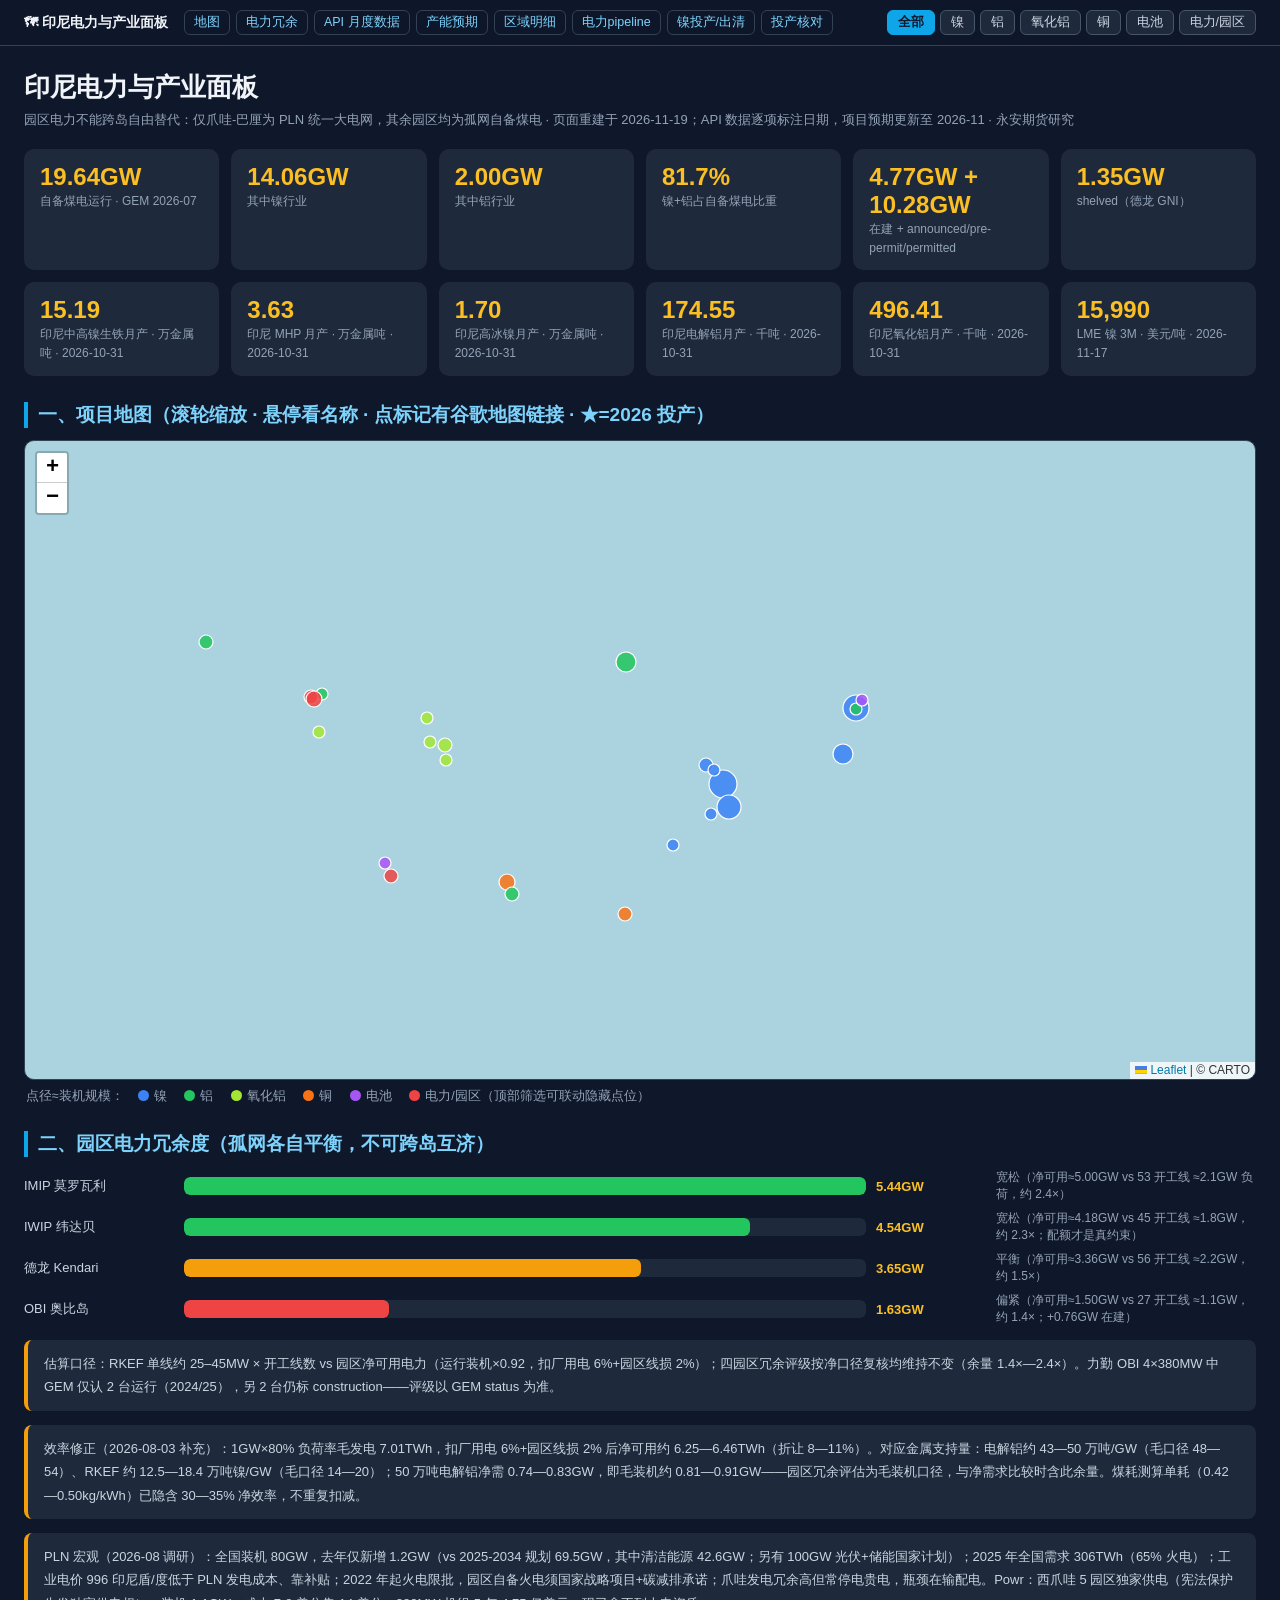
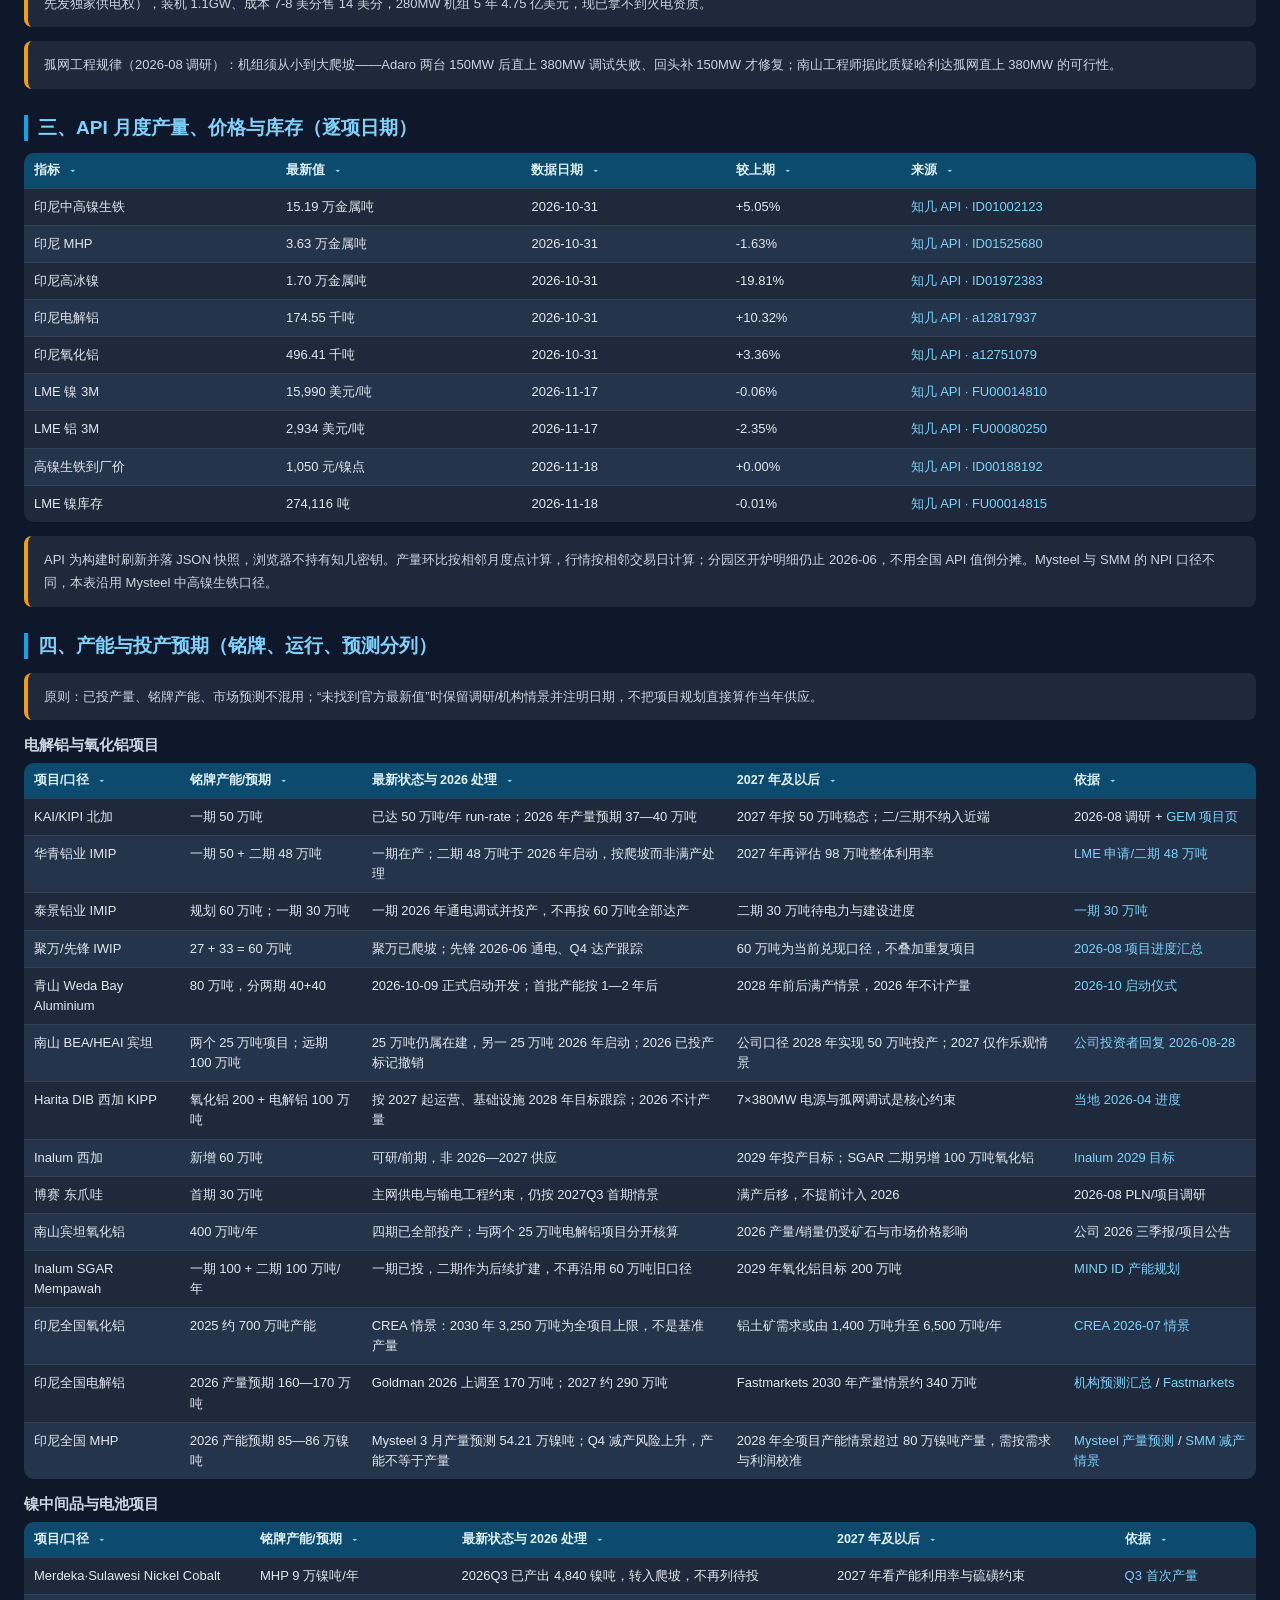
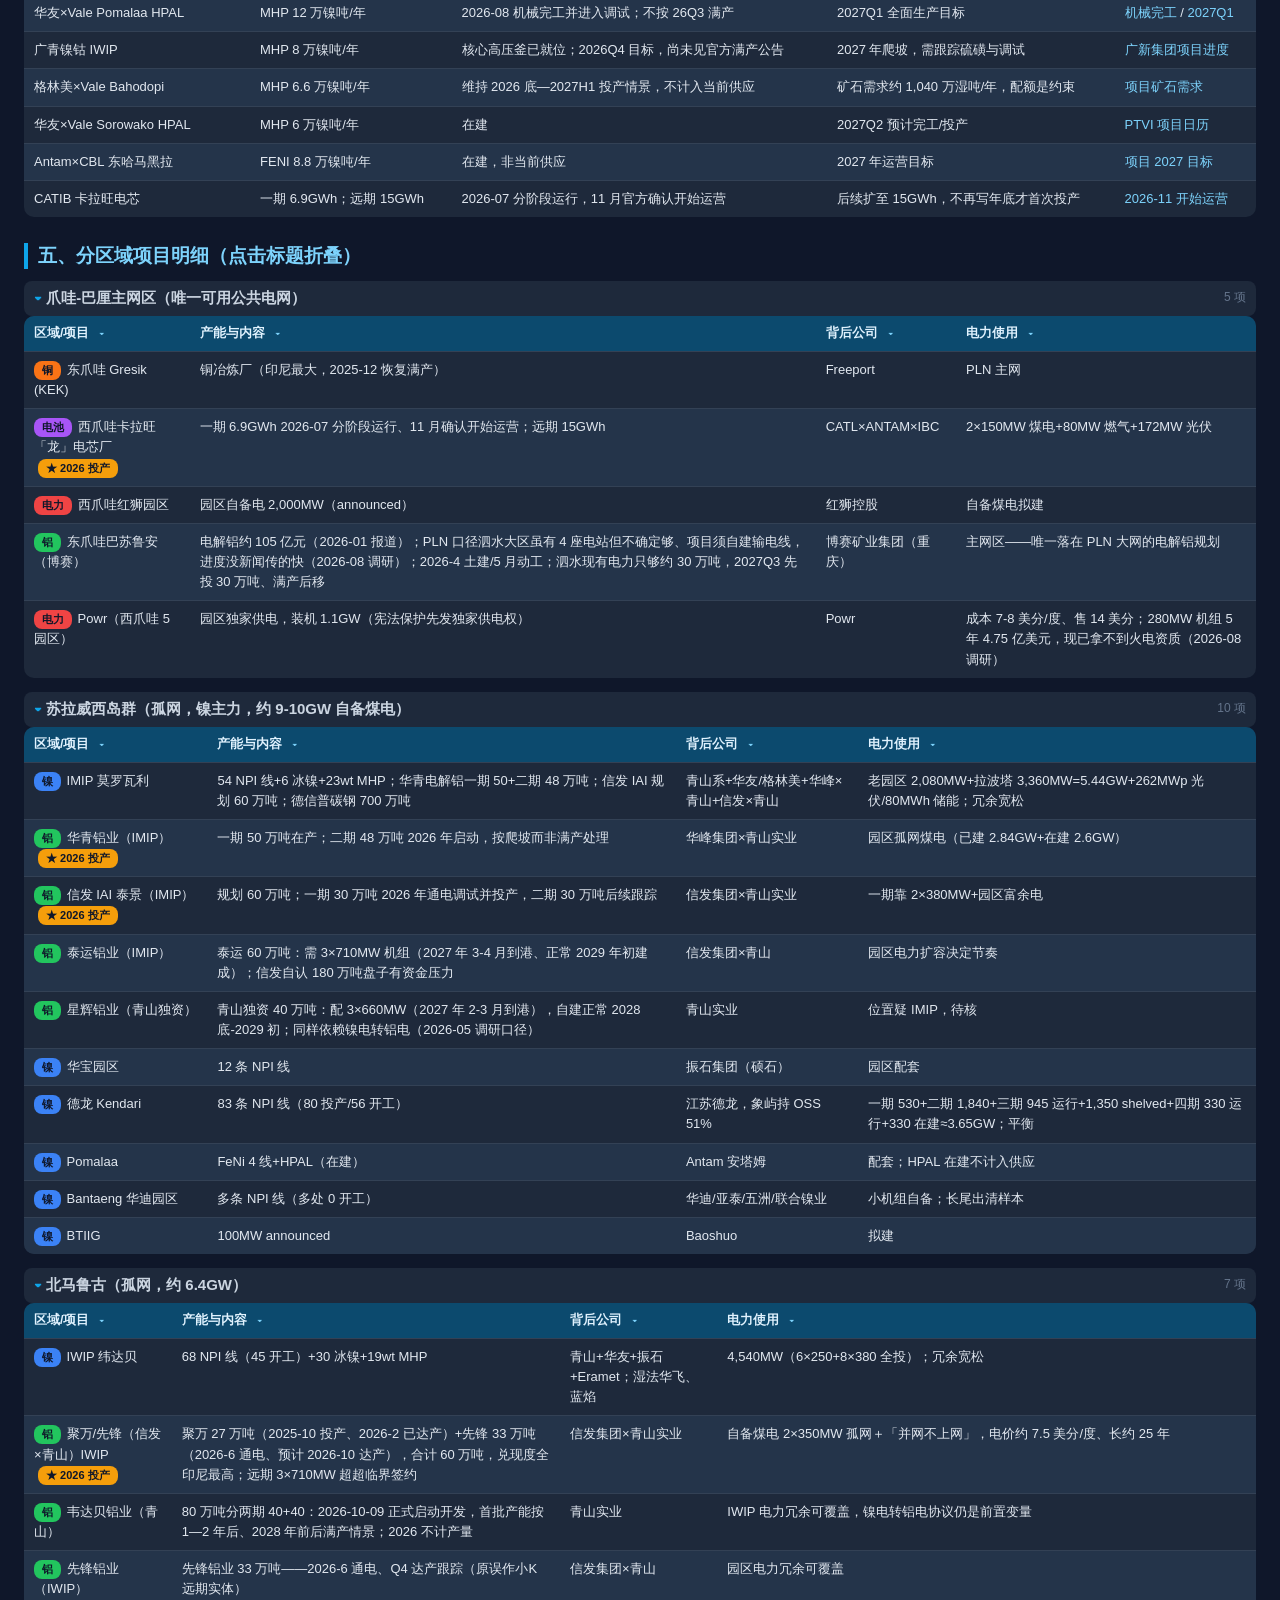
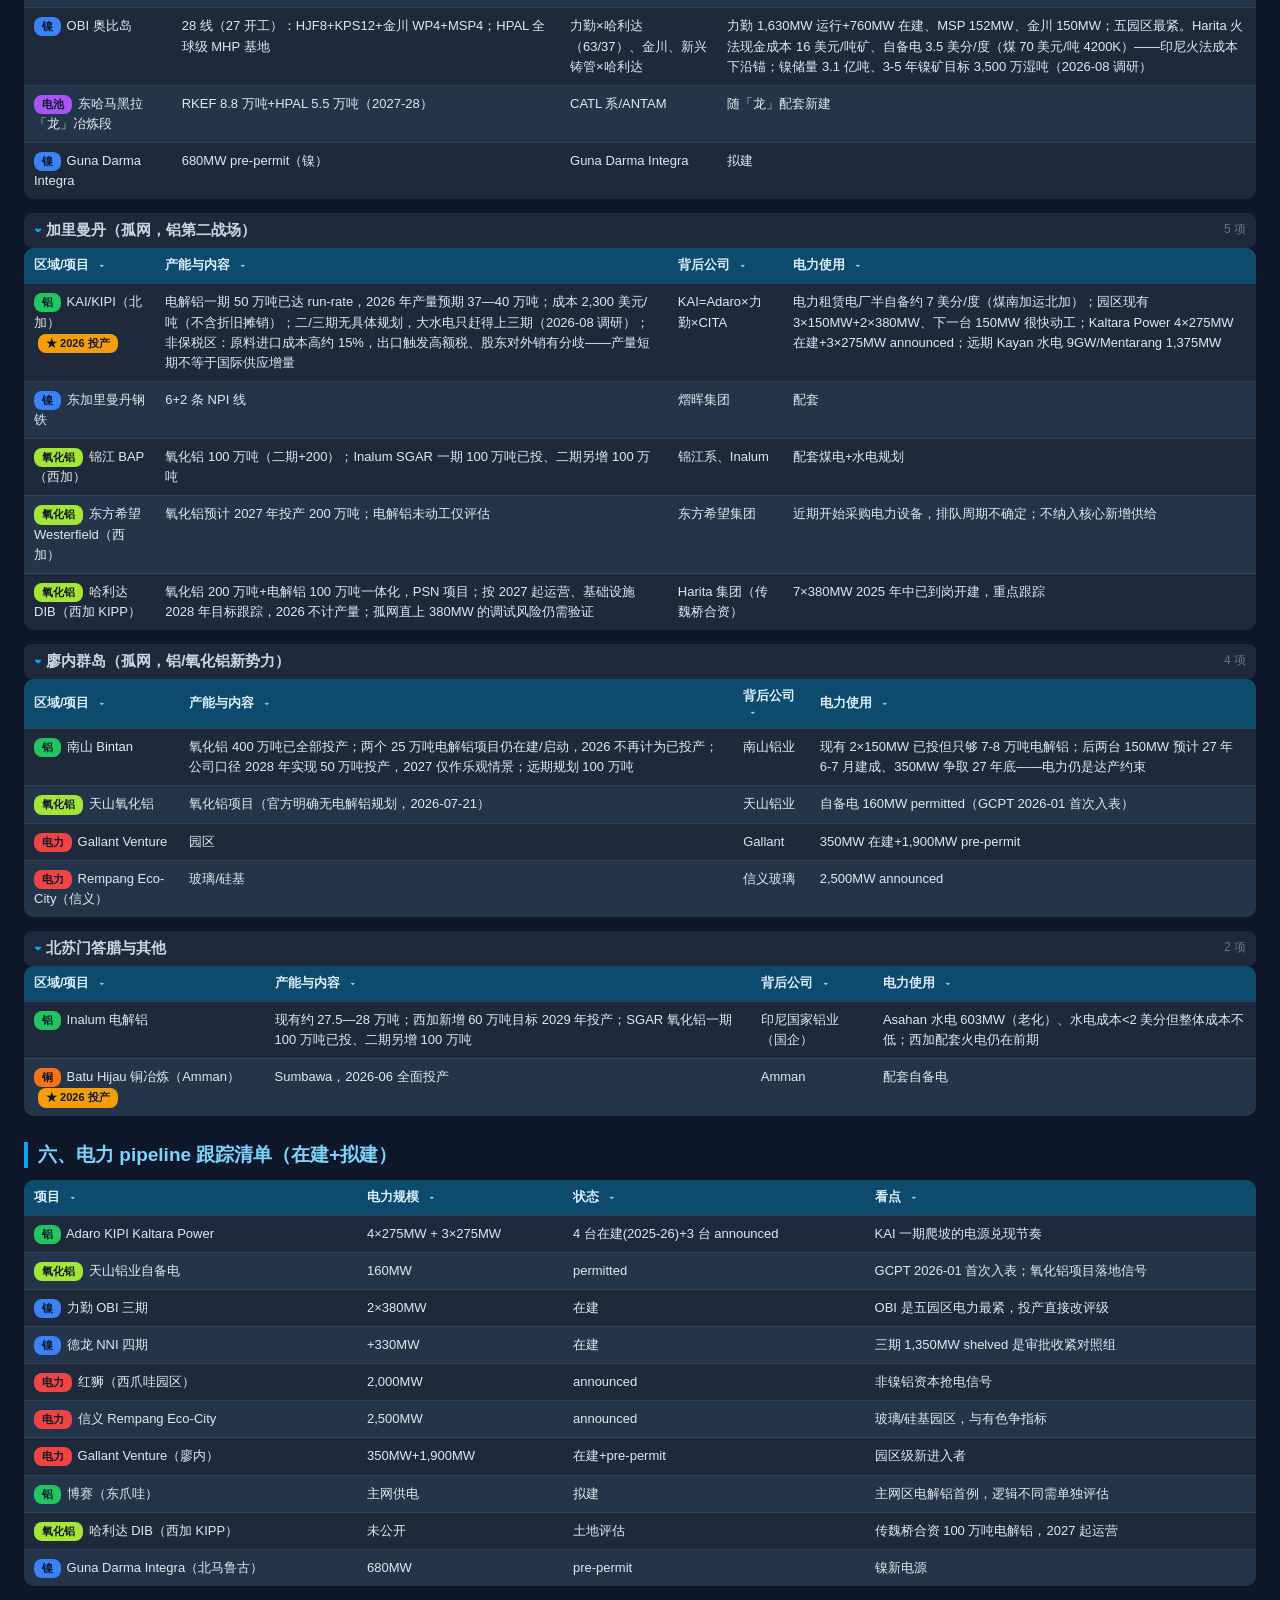
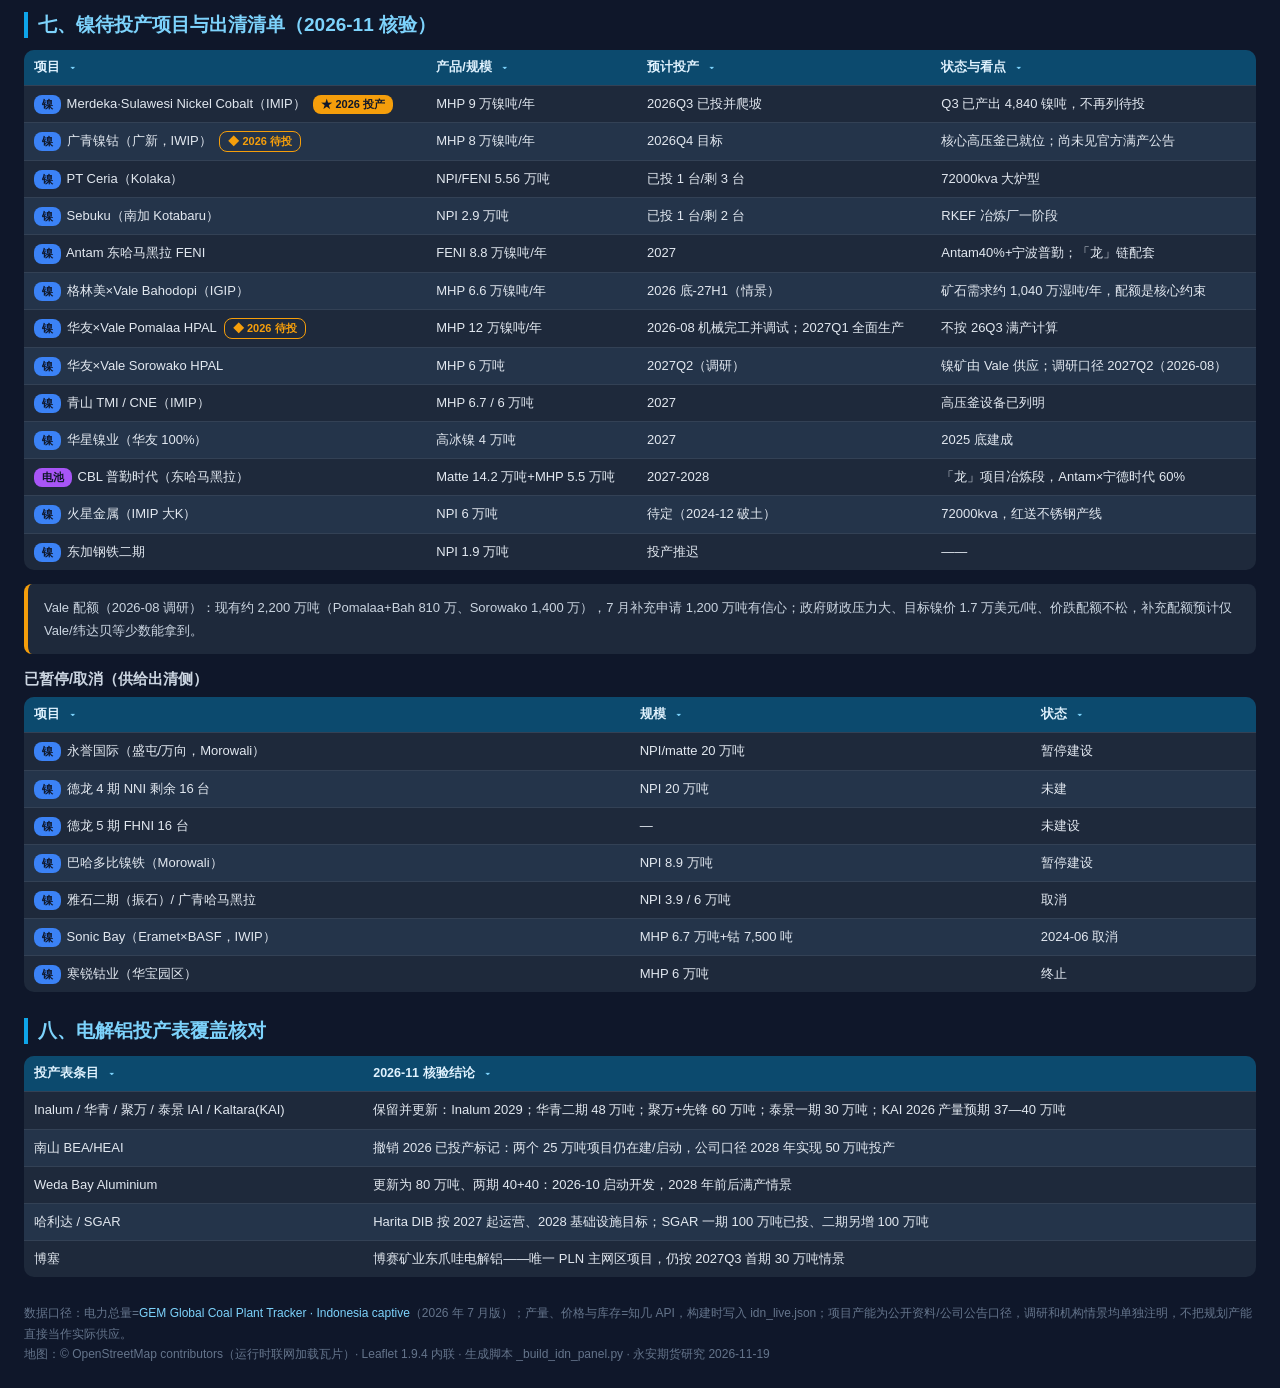
==== commit e442fac2: "更新印尼电力面板 indonesia-power.html（2026-11-19）" ====
--- a/indonesia-power.html
+++ b/indonesia-power.html
@@ -743,10 +743,10 @@
 </nav>
 
 <h1>印尼电力与产业面板</h1>
-<p class="sub">园区电力不能跨岛自由替代：仅爪哇-巴厘为 PLN 统一大电网，其余园区均为孤网自备煤电 · 页面重建于 2026-11-18；API 数据逐项标注日期，项目预期更新至 2026-11 · 永安期货研究</p>
+<p class="sub">园区电力不能跨岛自由替代：仅爪哇-巴厘为 PLN 统一大电网，其余园区均为孤网自备煤电 · 页面重建于 2026-11-19；API 数据逐项标注日期，项目预期更新至 2026-11 · 永安期货研究</p>
 
 <div class="kpis"><div class="kpi"><b>19.64GW</b><span>自备煤电运行 · GEM 2026-07</span></div><div class="kpi"><b>14.06GW</b><span>其中镍行业</span></div><div class="kpi"><b>2.00GW</b><span>其中铝行业</span></div><div class="kpi"><b>81.7%</b><span>镍+铝占自备煤电比重</span></div><div class="kpi"><b>4.77GW + 10.28GW</b><span>在建 + announced/pre-permit/permitted</span></div><div class="kpi"><b>1.35GW</b><span>shelved（德龙 GNI）</span></div></div>
-<div class="kpis" style="margin-top:12px"><div class="kpi"><b>15.19</b><span>印尼中高镍生铁月产 · 万金属吨 · 2026-10-31</span></div><div class="kpi"><b>3.63</b><span>印尼 MHP 月产 · 万金属吨 · 2026-10-31</span></div><div class="kpi"><b>1.70</b><span>印尼高冰镍月产 · 万金属吨 · 2026-10-31</span></div><div class="kpi"><b>174.55</b><span>印尼电解铝月产 · 千吨 · 2026-10-31</span></div><div class="kpi"><b>496.41</b><span>印尼氧化铝月产 · 千吨 · 2026-10-31</span></div><div class="kpi"><b>16,000</b><span>LME 镍 3M · 美元/吨 · 2026-11-16</span></div></div>
+<div class="kpis" style="margin-top:12px"><div class="kpi"><b>15.19</b><span>印尼中高镍生铁月产 · 万金属吨 · 2026-10-31</span></div><div class="kpi"><b>3.63</b><span>印尼 MHP 月产 · 万金属吨 · 2026-10-31</span></div><div class="kpi"><b>1.70</b><span>印尼高冰镍月产 · 万金属吨 · 2026-10-31</span></div><div class="kpi"><b>174.55</b><span>印尼电解铝月产 · 千吨 · 2026-10-31</span></div><div class="kpi"><b>496.41</b><span>印尼氧化铝月产 · 千吨 · 2026-10-31</span></div><div class="kpi"><b>15,990</b><span>LME 镍 3M · 美元/吨 · 2026-11-17</span></div></div>
 
 <h2 id="sec-map">一、项目地图（滚轮缩放 · 悬停看名称 · 点标记有谷歌地图链接 · ★=2026 投产）</h2>
 <div id="map"></div>
@@ -757,7 +757,7 @@
 <div class="note">估算口径：RKEF 单线约 25–45MW × 开工线数 vs 园区净可用电力（运行装机×0.92，扣厂用电 6%+园区线损 2%）；四园区冗余评级按净口径复核均维持不变（余量 1.4×—2.4×）。力勤 OBI 4×380MW 中 GEM 仅认 2 台运行（2024/25），另 2 台仍标 construction——评级以 GEM status 为准。</div><div class="note">效率修正（2026-08-03 补充）：1GW×80% 负荷率毛发电 7.01TWh，扣厂用电 6%+园区线损 2% 后净可用约 6.25—6.46TWh（折让 8—11%）。对应金属支持量：电解铝约 43—50 万吨/GW（毛口径 48—54）、RKEF 约 12.5—18.4 万吨镍/GW（毛口径 14—20）；50 万吨电解铝净需 0.74—0.83GW，即毛装机约 0.81—0.91GW——园区冗余评估为毛装机口径，与净需求比较时含此余量。煤耗测算单耗（0.42—0.50kg/kWh）已隐含 30—35% 净效率，不重复扣减。</div><div class="note">PLN 宏观（2026-08 调研）：全国装机 80GW，去年仅新增 1.2GW（vs 2025-2034 规划 69.5GW，其中清洁能源 42.6GW；另有 100GW 光伏+储能国家计划）；2025 年全国需求 306TWh（65% 火电）；工业电价 996 印尼盾/度低于 PLN 发电成本、靠补贴；2022 年起火电限批，园区自备火电须国家战略项目+碳减排承诺；爪哇发电冗余高但常停电贵电，瓶颈在输配电。Powr：西爪哇 5 园区独家供电（宪法保护先发独家供电权），装机 1.1GW、成本 7-8 美分售 14 美分，280MW 机组 5 年 4.75 亿美元，现已拿不到火电资质。</div><div class="note">孤网工程规律（2026-08 调研）：机组须从小到大爬坡——Adaro 两台 150MW 后直上 380MW 调试失败、回头补 150MW 才修复；南山工程师据此质疑哈利达孤网直上 380MW 的可行性。</div>
 
 <h2 id="sec-nickel">三、API 月度产量、价格与库存（逐项日期）</h2>
-<table><thead><tr><th>指标</th><th>最新值</th><th>数据日期</th><th>较上期</th><th>来源</th></tr></thead><tbody><tr data-cat="API"><td>印尼中高镍生铁</td><td>15.19 万金属吨</td><td>2026-10-31</td><td>+5.05%</td><td><a href="https://zhiji-ai.xyz/" target="_blank" style="color:#7dd3fc;text-decoration:none">知几 API · ID01002123</a></td></tr><tr data-cat="API"><td>印尼 MHP</td><td>3.63 万金属吨</td><td>2026-10-31</td><td>-1.63%</td><td><a href="https://zhiji-ai.xyz/" target="_blank" style="color:#7dd3fc;text-decoration:none">知几 API · ID01525680</a></td></tr><tr data-cat="API"><td>印尼高冰镍</td><td>1.70 万金属吨</td><td>2026-10-31</td><td>-19.81%</td><td><a href="https://zhiji-ai.xyz/" target="_blank" style="color:#7dd3fc;text-decoration:none">知几 API · ID01972383</a></td></tr><tr data-cat="API"><td>印尼电解铝</td><td>174.55 千吨</td><td>2026-10-31</td><td>+10.32%</td><td><a href="https://zhiji-ai.xyz/" target="_blank" style="color:#7dd3fc;text-decoration:none">知几 API · a12817937</a></td></tr><tr data-cat="API"><td>印尼氧化铝</td><td>496.41 千吨</td><td>2026-10-31</td><td>+3.36%</td><td><a href="https://zhiji-ai.xyz/" target="_blank" style="color:#7dd3fc;text-decoration:none">知几 API · a12751079</a></td></tr><tr data-cat="API"><td>LME 镍 3M</td><td>16,000 美元/吨</td><td>2026-11-16</td><td>-1.42%</td><td><a href="https://zhiji-ai.xyz/" target="_blank" style="color:#7dd3fc;text-decoration:none">知几 API · FU00014810</a></td></tr><tr data-cat="API"><td>LME 铝 3M</td><td>3,004 美元/吨</td><td>2026-11-16</td><td>-0.18%</td><td><a href="https://zhiji-ai.xyz/" target="_blank" style="color:#7dd3fc;text-decoration:none">知几 API · FU00080250</a></td></tr><tr data-cat="API"><td>高镍生铁到厂价</td><td>1,050 元/镍点</td><td>2026-11-17</td><td>+0.00%</td><td><a href="https://zhiji-ai.xyz/" target="_blank" style="color:#7dd3fc;text-decoration:none">知几 API · ID00188192</a></td></tr><tr data-cat="API"><td>LME 镍库存</td><td>274,140 吨</td><td>2026-11-17</td><td>+0.53%</td><td><a href="https://zhiji-ai.xyz/" target="_blank" style="color:#7dd3fc;text-decoration:none">知几 API · FU00014815</a></td></tr></tbody></table><div class="note">API 为构建时刷新并落 JSON 快照，浏览器不持有知几密钥。产量环比按相邻月度点计算，行情按相邻交易日计算；分园区开炉明细仍止 2026-06，不用全国 API 值倒分摊。Mysteel 与 SMM 的 NPI 口径不同，本表沿用 Mysteel 中高镍生铁口径。</div>
+<table><thead><tr><th>指标</th><th>最新值</th><th>数据日期</th><th>较上期</th><th>来源</th></tr></thead><tbody><tr data-cat="API"><td>印尼中高镍生铁</td><td>15.19 万金属吨</td><td>2026-10-31</td><td>+5.05%</td><td><a href="https://zhiji-ai.xyz/" target="_blank" style="color:#7dd3fc;text-decoration:none">知几 API · ID01002123</a></td></tr><tr data-cat="API"><td>印尼 MHP</td><td>3.63 万金属吨</td><td>2026-10-31</td><td>-1.63%</td><td><a href="https://zhiji-ai.xyz/" target="_blank" style="color:#7dd3fc;text-decoration:none">知几 API · ID01525680</a></td></tr><tr data-cat="API"><td>印尼高冰镍</td><td>1.70 万金属吨</td><td>2026-10-31</td><td>-19.81%</td><td><a href="https://zhiji-ai.xyz/" target="_blank" style="color:#7dd3fc;text-decoration:none">知几 API · ID01972383</a></td></tr><tr data-cat="API"><td>印尼电解铝</td><td>174.55 千吨</td><td>2026-10-31</td><td>+10.32%</td><td><a href="https://zhiji-ai.xyz/" target="_blank" style="color:#7dd3fc;text-decoration:none">知几 API · a12817937</a></td></tr><tr data-cat="API"><td>印尼氧化铝</td><td>496.41 千吨</td><td>2026-10-31</td><td>+3.36%</td><td><a href="https://zhiji-ai.xyz/" target="_blank" style="color:#7dd3fc;text-decoration:none">知几 API · a12751079</a></td></tr><tr data-cat="API"><td>LME 镍 3M</td><td>15,990 美元/吨</td><td>2026-11-17</td><td>-0.06%</td><td><a href="https://zhiji-ai.xyz/" target="_blank" style="color:#7dd3fc;text-decoration:none">知几 API · FU00014810</a></td></tr><tr data-cat="API"><td>LME 铝 3M</td><td>2,934 美元/吨</td><td>2026-11-17</td><td>-2.35%</td><td><a href="https://zhiji-ai.xyz/" target="_blank" style="color:#7dd3fc;text-decoration:none">知几 API · FU00080250</a></td></tr><tr data-cat="API"><td>高镍生铁到厂价</td><td>1,050 元/镍点</td><td>2026-11-18</td><td>+0.00%</td><td><a href="https://zhiji-ai.xyz/" target="_blank" style="color:#7dd3fc;text-decoration:none">知几 API · ID00188192</a></td></tr><tr data-cat="API"><td>LME 镍库存</td><td>274,116 吨</td><td>2026-11-18</td><td>-0.01%</td><td><a href="https://zhiji-ai.xyz/" target="_blank" style="color:#7dd3fc;text-decoration:none">知几 API · FU00014815</a></td></tr></tbody></table><div class="note">API 为构建时刷新并落 JSON 快照，浏览器不持有知几密钥。产量环比按相邻月度点计算，行情按相邻交易日计算；分园区开炉明细仍止 2026-06，不用全国 API 值倒分摊。Mysteel 与 SMM 的 NPI 口径不同，本表沿用 Mysteel 中高镍生铁口径。</div>
 
 <h2 id="sec-capacity">四、产能与投产预期（铭牌、运行、预测分列）</h2><div class="note">原则：已投产量、铭牌产能、市场预测不混用；“未找到官方最新值”时保留调研/机构情景并注明日期，不把项目规划直接算作当年供应。</div><h3>电解铝与氧化铝项目</h3><table><thead><tr><th>项目/口径</th><th>铭牌产能/预期</th><th>最新状态与 2026 处理</th><th>2027 年及以后</th><th>依据</th></tr></thead><tbody><tr><td>KAI/KIPI 北加</td><td>一期 50 万吨</td><td>已达 50 万吨/年 run-rate；2026 年产量预期 37—40 万吨</td><td>2027 年按 50 万吨稳态；二/三期不纳入近端</td><td>2026-08 调研 + <a href="https://www.gem.wiki/AlamTri_Aluminum_Smelter_power_station" target="_blank" style="color:#7dd3fc;text-decoration:none">GEM 项目页</a></td></tr><tr><td>华青铝业 IMIP</td><td>一期 50 + 二期 48 万吨</td><td>一期在产；二期 48 万吨于 2026 年启动，按爬坡而非满产处理</td><td>2027 年再评估 98 万吨整体利用率</td><td><a href="https://finance.sina.com.cn/wm/2026-05-12/doc-inhxqeey1983681.shtml" target="_blank" style="color:#7dd3fc;text-decoration:none">LME 申请/二期 48 万吨</a></td></tr><tr><td>泰景铝业 IMIP</td><td>规划 60 万吨；一期 30 万吨</td><td>一期 2026 年通电调试并投产，不再按 60 万吨全部达产</td><td>二期 30 万吨待电力与建设进度</td><td><a href="https://news.cnal.com/2026/08-12/1786496020667843.shtml" target="_blank" style="color:#7dd3fc;text-decoration:none">一期 30 万吨</a></td></tr><tr><td>聚万/先锋 IWIP</td><td>27 + 33 = 60 万吨</td><td>聚万已爬坡；先锋 2026-06 通电、Q4 达产跟踪</td><td>60 万吨为当前兑现口径，不叠加重复项目</td><td><a href="https://www.chinascrap.com/topic/topic_view?key=183752" target="_blank" style="color:#7dd3fc;text-decoration:none">2026-08 项目进度汇总</a></td></tr><tr><td>青山 Weda Bay Aluminium</td><td>80 万吨，分两期 40+40</td><td>2026-10-09 正式启动开发；首批产能按 1—2 年后</td><td>2028 年前后满产情景，2026 年不计产量</td><td><a href="https://www.seetao.com/details/281103.html" target="_blank" style="color:#7dd3fc;text-decoration:none">2026-10 启动仪式</a></td></tr><tr><td>南山 BEA/HEAI 宾坦</td><td>两个 25 万吨项目；远期 100 万吨</td><td>25 万吨仍属在建，另一 25 万吨 2026 年启动；2026 已投产标记撤销</td><td>公司口径 2028 年实现 50 万吨投产；2027 仅作乐观情景</td><td><a href="https://ir.p5w.net/question/0001BB7709186ABC49A98E3CDCF8DEB53249.shtml" target="_blank" style="color:#7dd3fc;text-decoration:none">公司投资者回复 2026-08-28</a></td></tr><tr><td>Harita DIB 西加 KIPP</td><td>氧化铝 200 + 电解铝 100 万吨</td><td>按 2027 起运营、基础设施 2028 年目标跟踪；2026 不计产量</td><td>7×380MW 电源与孤网调试是核心约束</td><td><a href="https://kalbar.suara.com/read/2026/04/23/185215/proyek-harita-group-dikebut-kayong-utara-bersiap-jadi-pusat-industri-alumina-dan-aluminium" target="_blank" style="color:#7dd3fc;text-decoration:none">当地 2026-04 进度</a></td></tr><tr><td>Inalum 西加</td><td>新增 60 万吨</td><td>可研/前期，非 2026—2027 供应</td><td>2029 年投产目标；SGAR 二期另增 100 万吨氧化铝</td><td><a href="https://www.mining.com/web/inalum-targets-2029-to-commission-new-aluminum-plant/" target="_blank" style="color:#7dd3fc;text-decoration:none">Inalum 2029 目标</a></td></tr><tr><td>博赛 东爪哇</td><td>首期 30 万吨</td><td>主网供电与输电工程约束，仍按 2027Q3 首期情景</td><td>满产后移，不提前计入 2026</td><td>2026-08 PLN/项目调研</td></tr><tr><td>南山宾坦氧化铝</td><td>400 万吨/年</td><td>四期已全部投产；与两个 25 万吨电解铝项目分开核算</td><td>2026 产量/销量仍受矿石与市场价格影响</td><td>公司 2026 三季报/项目公告</td></tr><tr><td>Inalum SGAR Mempawah</td><td>一期 100 + 二期 100 万吨/年</td><td>一期已投，二期作为后续扩建，不再沿用 60 万吨旧口径</td><td>2029 年氧化铝目标 200 万吨</td><td><a href="https://mind.id/en/news/capai-swasembada-aluminium-mind-id-perkuat-kapasitas-produksi-900-ribu-ktpa" target="_blank" style="color:#7dd3fc;text-decoration:none">MIND ID 产能规划</a></td></tr><tr><td>印尼全国氧化铝</td><td>2025 约 700 万吨产能</td><td>CREA 情景：2030 年 3,250 万吨为全项目上限，不是基准产量</td><td>铝土矿需求或由 1,400 万吨升至 6,500 万吨/年</td><td><a href="https://energyandcleanair.org/publication/indonesias-aluminium-downstream-following-nickel-into-a-captive-coal-boom/" target="_blank" style="color:#7dd3fc;text-decoration:none">CREA 2026-07 情景</a></td></tr><tr><td>印尼全国电解铝</td><td>2026 产量预期 160—170 万吨</td><td>Goldman 2026 上调至 170 万吨；2027 约 290 万吨</td><td>Fastmarkets 2030 年产量情景约 340 万吨</td><td><a href="https://www.canadianminingreport.com/blog/bofa-sees-aluminium-market-shifting-from-deficit-to-surplus-what-could-drive-the-change" target="_blank" style="color:#7dd3fc;text-decoration:none">机构预测汇总</a> / <a href="https://www.fastmarkets.com/uploads/2026/04/Indonesia-Focus-Miami-Andy-Farida-2026.pdf" target="_blank" style="color:#7dd3fc;text-decoration:none">Fastmarkets</a></td></tr><tr><td>印尼全国 MHP</td><td>2026 产能预期 85—86 万镍吨</td><td>Mysteel 3 月产量预测 54.21 万镍吨；Q4 减产风险上升，产能不等于产量</td><td>2028 年全项目产能情景超过 80 万镍吨产量，需按需求与利润校准</td><td><a href="https://www.mysteel.net/analysis/5117038-indonesias-mhp-production-declines-as-supply-constraints-emerge" target="_blank" style="color:#7dd3fc;text-decoration:none">Mysteel 产量预测</a> / <a href="https://news.metal.com/newscontent/104173852-smm-analysis-indonesian-nickel-output-cut-talk-gathers-pace-but-the-case-for-cutting-diverges-across-the-supply-chain" target="_blank" style="color:#7dd3fc;text-decoration:none">SMM 减产情景</a></td></tr></tbody></table><h3>镍中间品与电池项目</h3><table><thead><tr><th>项目/口径</th><th>铭牌产能/预期</th><th>最新状态与 2026 处理</th><th>2027 年及以后</th><th>依据</th></tr></thead><tbody><tr><td>Merdeka·Sulawesi Nickel Cobalt</td><td>MHP 9 万镍吨/年</td><td>2026Q3 已产出 4,840 镍吨，转入爬坡，不再列待投</td><td>2027 年看产能利用率与硫磺约束</td><td><a href="https://news.metal.com/newscontent/104171869-enc-project-hits-494-tonnes-cobalt-achieves-first-metal-cathode-in-q3-amid-drought-challenges" target="_blank" style="color:#7dd3fc;text-decoration:none">Q3 首次产量</a></td></tr><tr><td>华友×Vale Pomalaa HPAL</td><td>MHP 12 万镍吨/年</td><td>2026-08 机械完工并进入调试；不按 26Q3 满产</td><td>2027Q1 全面生产目标</td><td><a href="https://news.metal.com/newscontent/104063600-smm-nickel-flash-vale-mechanical-construction-of-the-hpal-pomalaa-nickel-smelter-has-been-completed" target="_blank" style="color:#7dd3fc;text-decoration:none">机械完工</a> / <a href="https://quartr.com/events/pt-vale-indonesia-tbk-inco-q4-2025_FtltqdIS" target="_blank" style="color:#7dd3fc;text-decoration:none">2027Q1</a></td></tr><tr><td>广青镍钴 IWIP</td><td>MHP 8 万镍吨/年</td><td>核心高压釜已就位；2026Q4 目标，尚未见官方满产公告</td><td>2027 年爬坡，需跟踪硫磺与调试</td><td><a href="https://www.gdghg.com/xwzx/gxyw/content/post_100485.html" target="_blank" style="color:#7dd3fc;text-decoration:none">广新集团项目进度</a></td></tr><tr><td>格林美×Vale Bahodopi</td><td>MHP 6.6 万镍吨/年</td><td>维持 2026 底—2027H1 投产情景，不计入当前供应</td><td>矿石需求约 1,040 万湿吨/年，配额是约束</td><td><a href="https://www.mining.com/web/vale-indonesia-says-2026-mining-quota-wont-be-enough-to-meet-demand-from-new-smelters/" target="_blank" style="color:#7dd3fc;text-decoration:none">项目矿石需求</a></td></tr><tr><td>华友×Vale Sorowako HPAL</td><td>MHP 6 万镍吨/年</td><td>在建</td><td>2027Q2 预计完工/投产</td><td><a href="https://pubexlive.idx.co.id/document/download/INCO_Company_Profile.pdf" target="_blank" style="color:#7dd3fc;text-decoration:none">PTVI 项目日历</a></td></tr><tr><td>Antam×CBL 东哈马黑拉</td><td>FENI 8.8 万镍吨/年</td><td>在建，非当前供应</td><td>2027 年运营目标</td><td><a href="https://www.djakarta-miningclub.com/news/antam-antm-expands-ferronickel-export-market-to-south-korea" target="_blank" style="color:#7dd3fc;text-decoration:none">项目 2027 目标</a></td></tr><tr><td>CATIB 卡拉旺电芯</td><td>一期 6.9GWh；远期 15GWh</td><td>2026-07 分阶段运行，11 月官方确认开始运营</td><td>后续扩至 15GWh，不再写年底才首次投产</td><td><a href="https://finance.yahoo.com/energy/articles/catl-ev-battery-jv-indonesia-101305922.html" target="_blank" style="color:#7dd3fc;text-decoration:none">2026-11 开始运营</a></td></tr></tbody></table>
 
@@ -774,7 +774,7 @@
 <table><thead><tr><th>投产表条目</th><th>2026-11 核验结论</th></tr></thead><tbody><tr data-cat="铝"><td>Inalum / 华青 / 聚万 / 泰景 IAI / Kaltara(KAI)</td><td>保留并更新：Inalum 2029；华青二期 48 万吨；聚万+先锋 60 万吨；泰景一期 30 万吨；KAI 2026 产量预期 37—40 万吨</td></tr><tr data-cat="铝"><td>南山 BEA/HEAI</td><td>撤销 2026 已投产标记：两个 25 万吨项目仍在建/启动，公司口径 2028 年实现 50 万吨投产</td></tr><tr data-cat="铝"><td>Weda Bay Aluminium</td><td>更新为 80 万吨、两期 40+40：2026-10 启动开发，2028 年前后满产情景</td></tr><tr data-cat="氧化铝"><td>哈利达 / SGAR</td><td>Harita DIB 按 2027 起运营、2028 基础设施目标；SGAR 一期 100 万吨已投、二期另增 100 万吨</td></tr><tr data-cat="铝"><td>博塞</td><td>博赛矿业东爪哇电解铝——唯一 PLN 主网区项目，仍按 2027Q3 首期 30 万吨情景</td></tr></tbody></table>
 
 <div class="footer">数据口径：电力总量=<a href="https://docs.google.com/spreadsheets/d/1xnFBS4W6MRF0qmTnn3SyacvTaYlkUKIXTJdGhX0lZpo/edit" target="_blank" style="color:#7dd3fc;text-decoration:none">GEM Global Coal Plant Tracker · Indonesia captive</a>（2026 年 7 月版）；产量、价格与库存=知几 API，构建时写入 idn_live.json；项目产能为公开资料/公司公告口径，调研和机构情景均单独注明，不把规划产能直接当作实际供应。<br>
-地图：© OpenStreetMap contributors（运行时联网加载瓦片）· Leaflet 1.9.4 内联 · 生成脚本 _build_idn_panel.py · 永安期货研究 2026-11-18</div>
+地图：© OpenStreetMap contributors（运行时联网加载瓦片）· Leaflet 1.9.4 内联 · 生成脚本 _build_idn_panel.py · 永安期货研究 2026-11-19</div>
 
 <script>/* @preserve
  * Leaflet 1.9.4, a JS library for interactive maps. https://leafletjs.com
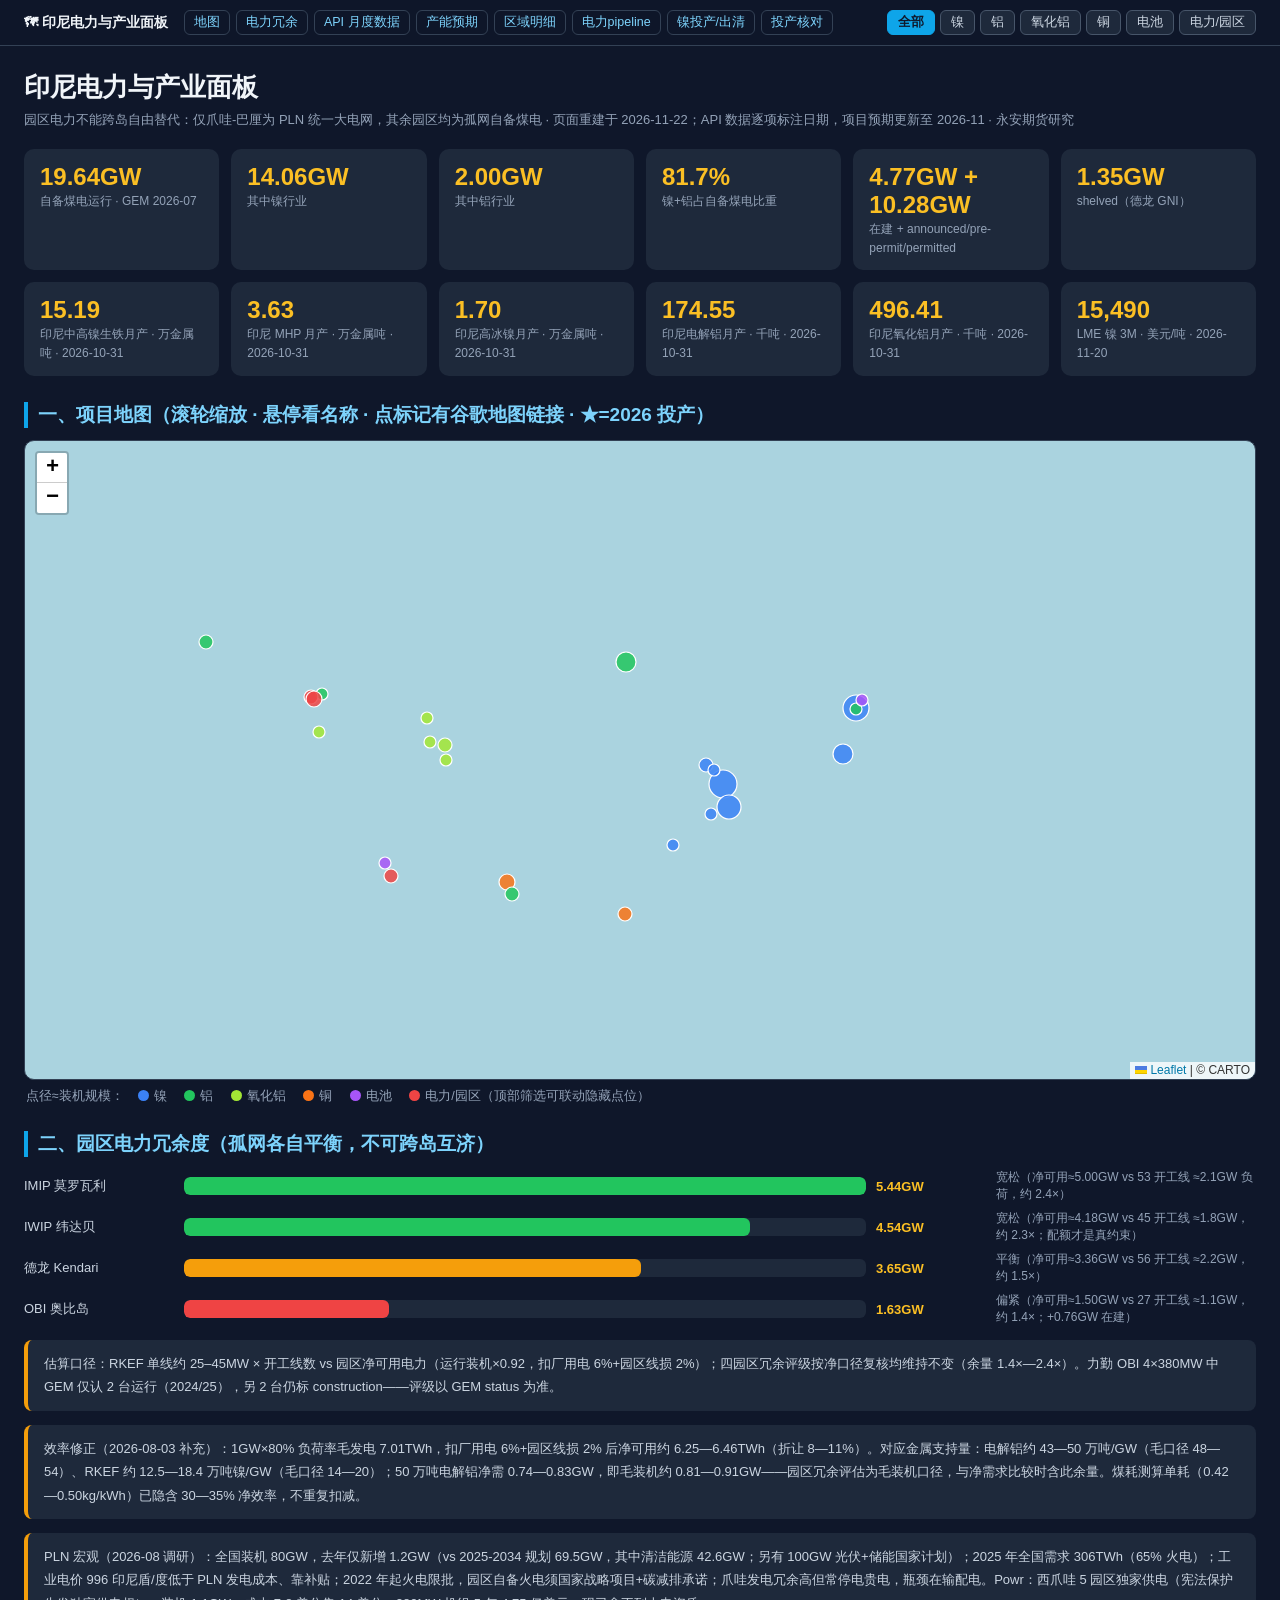
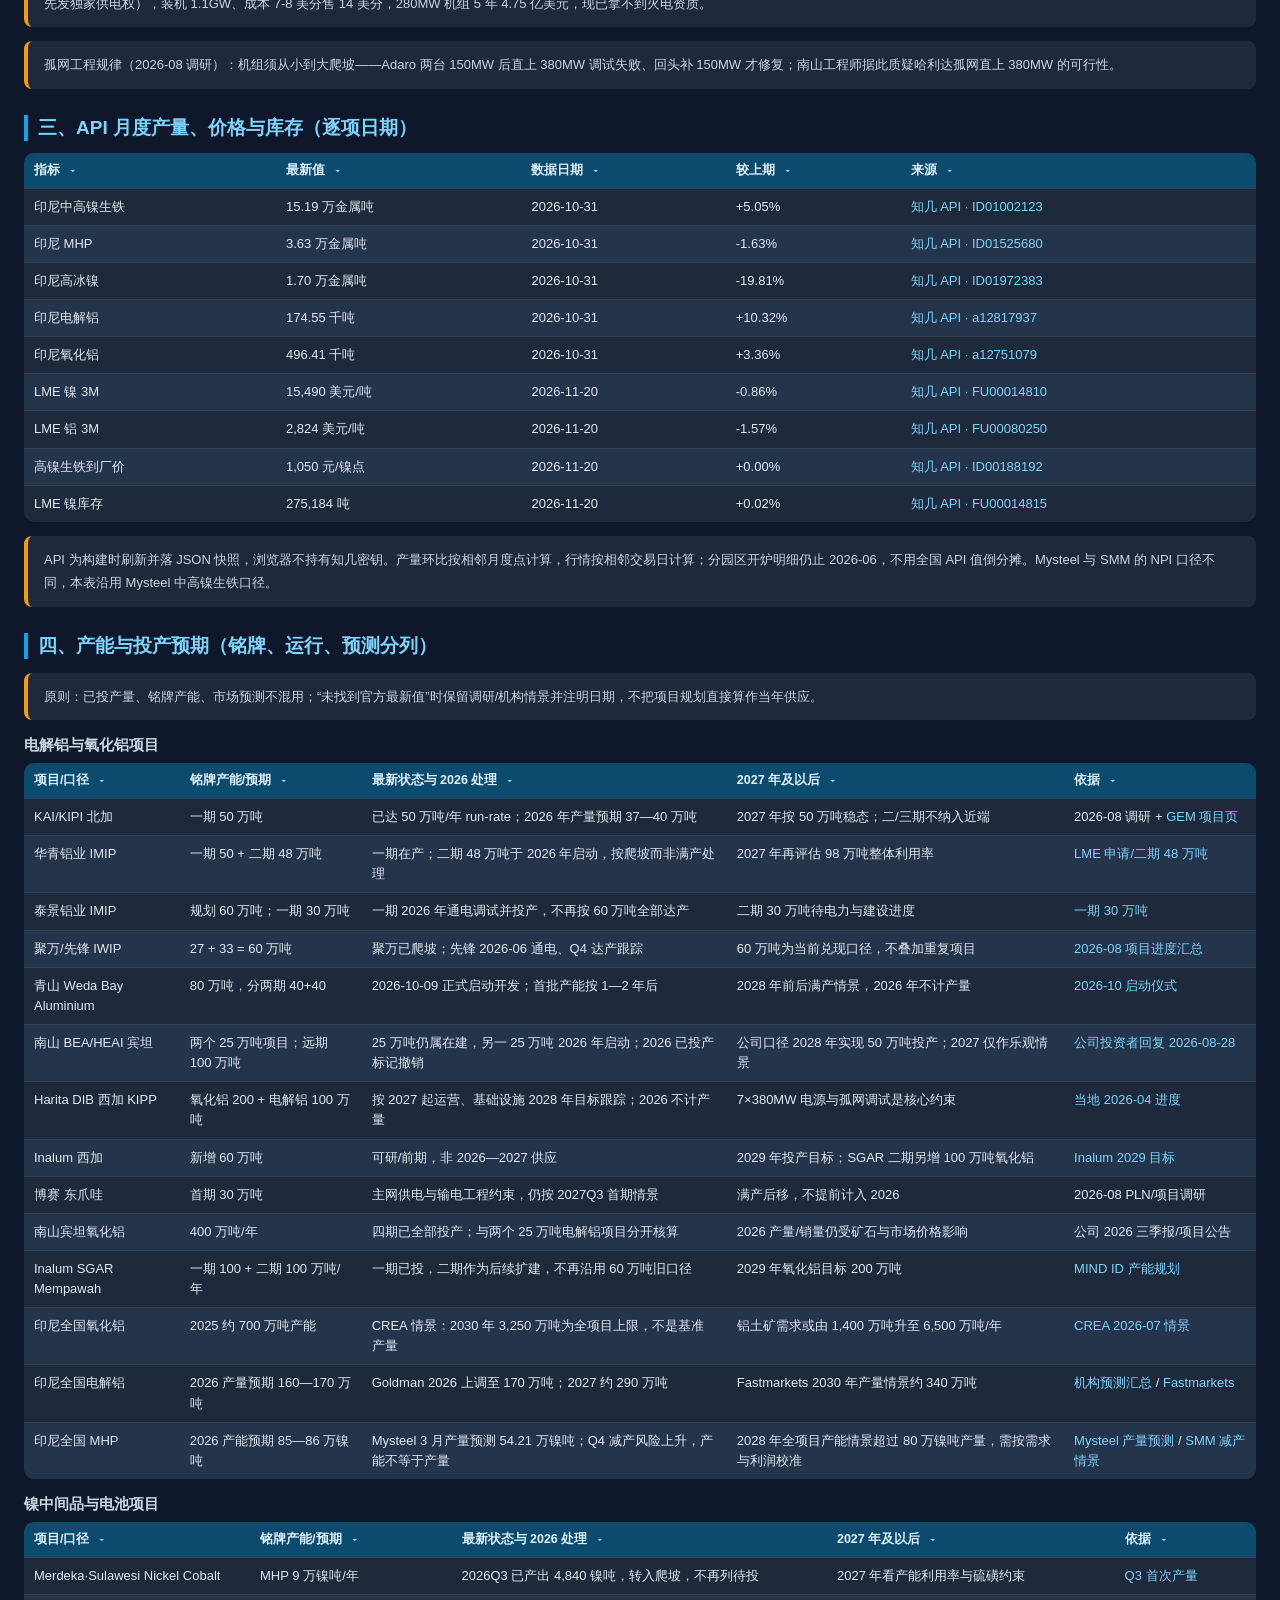
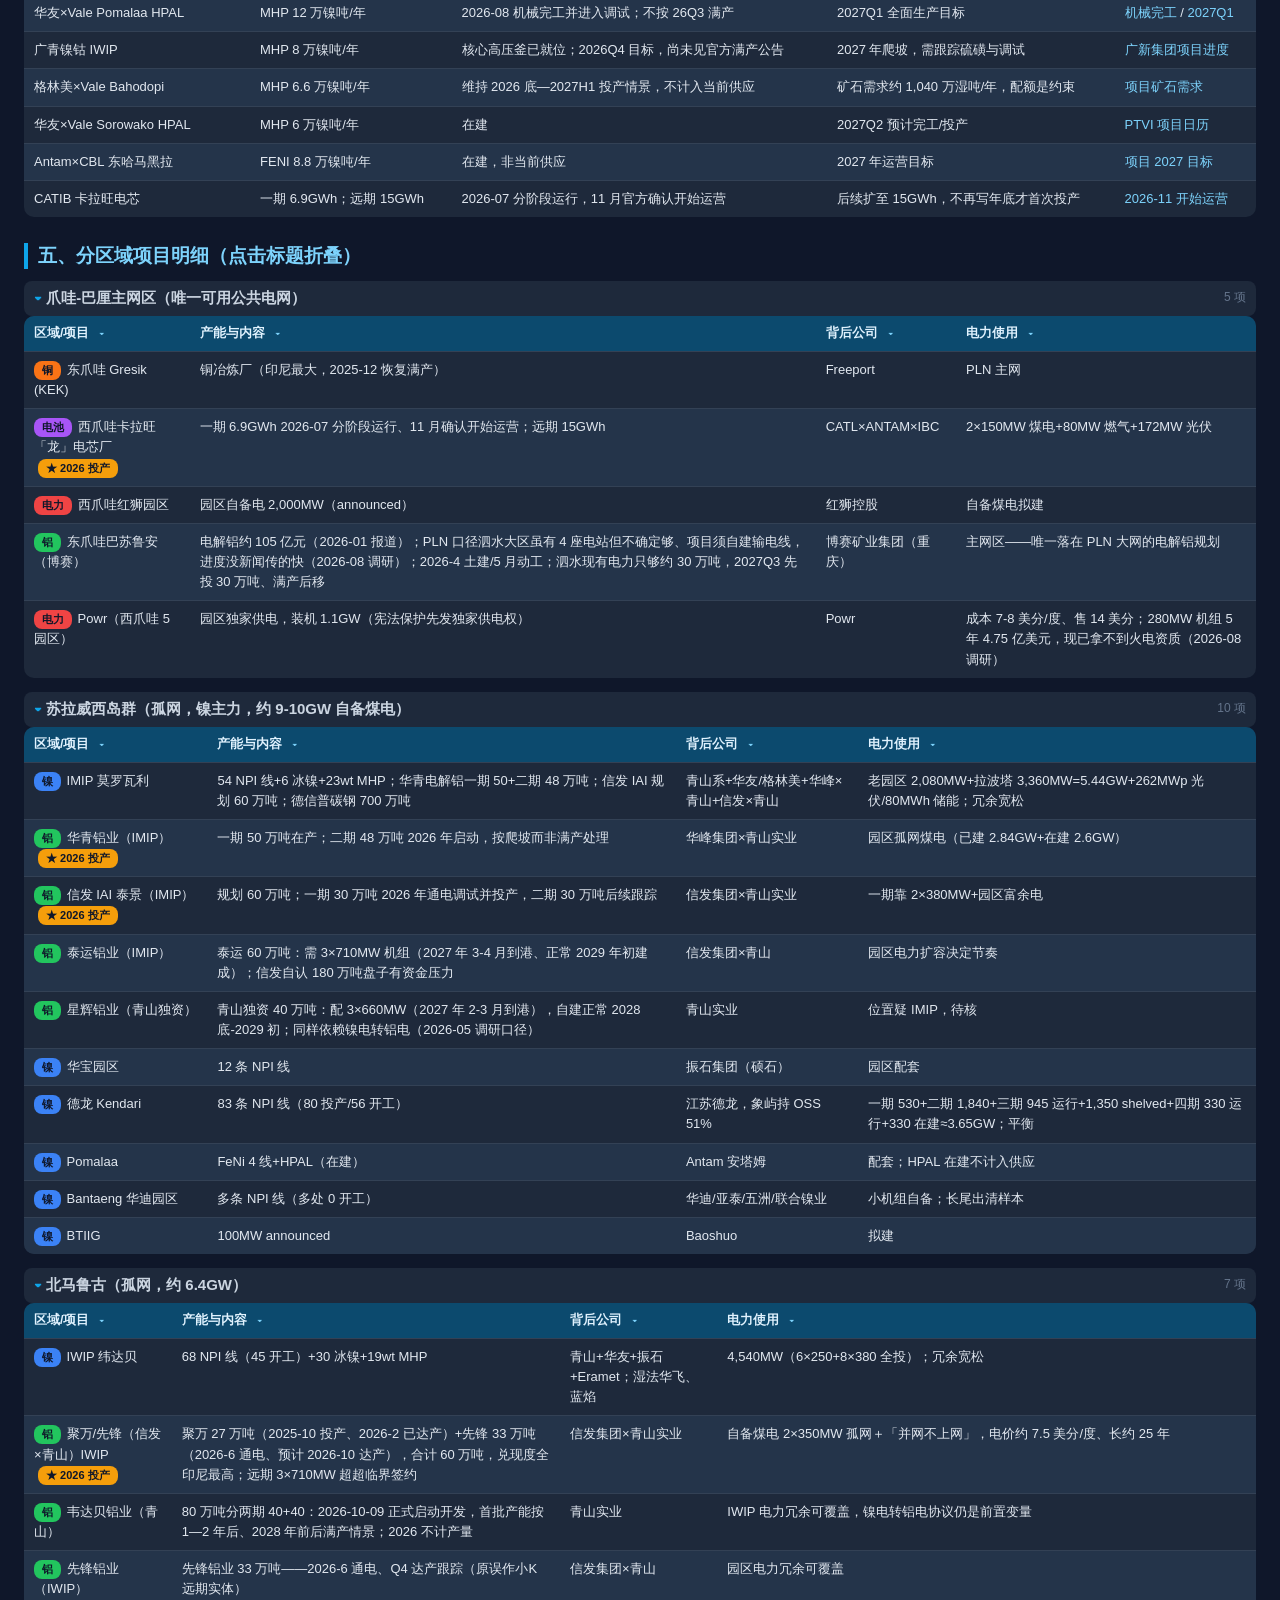
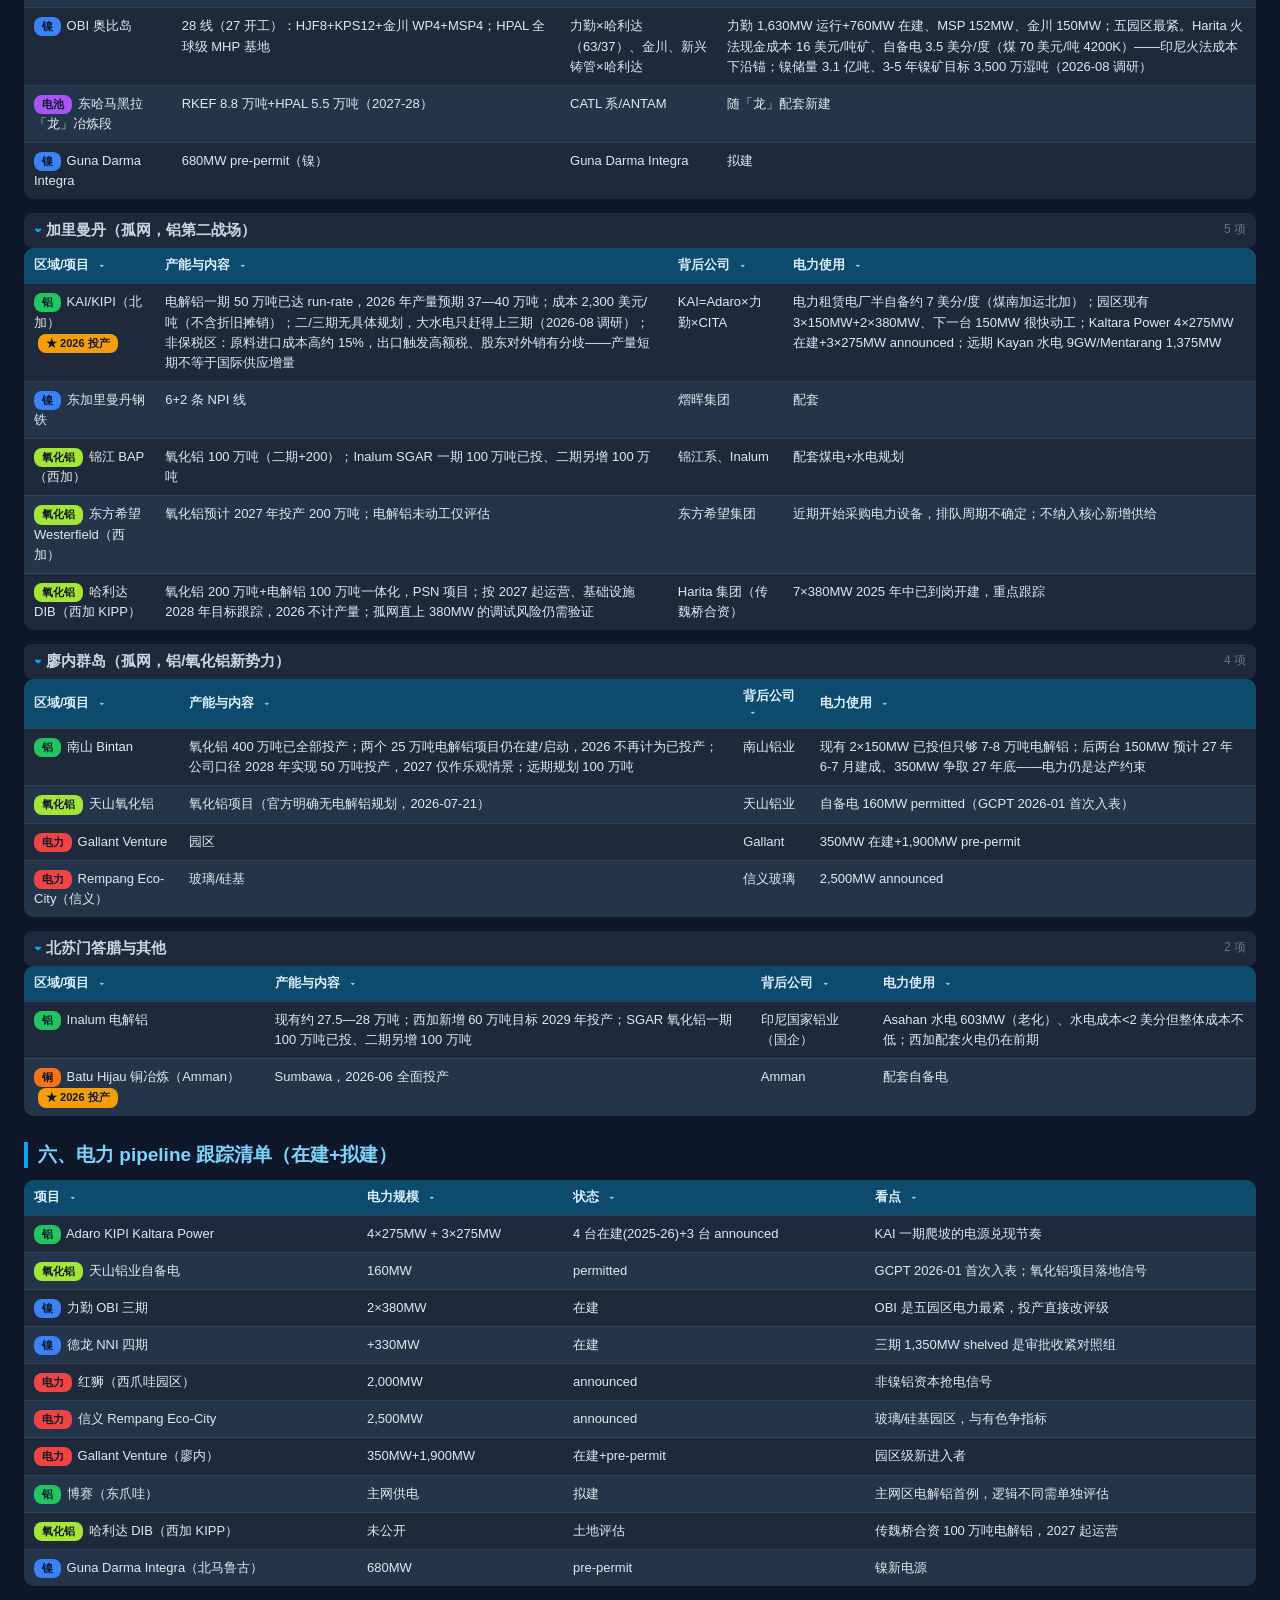
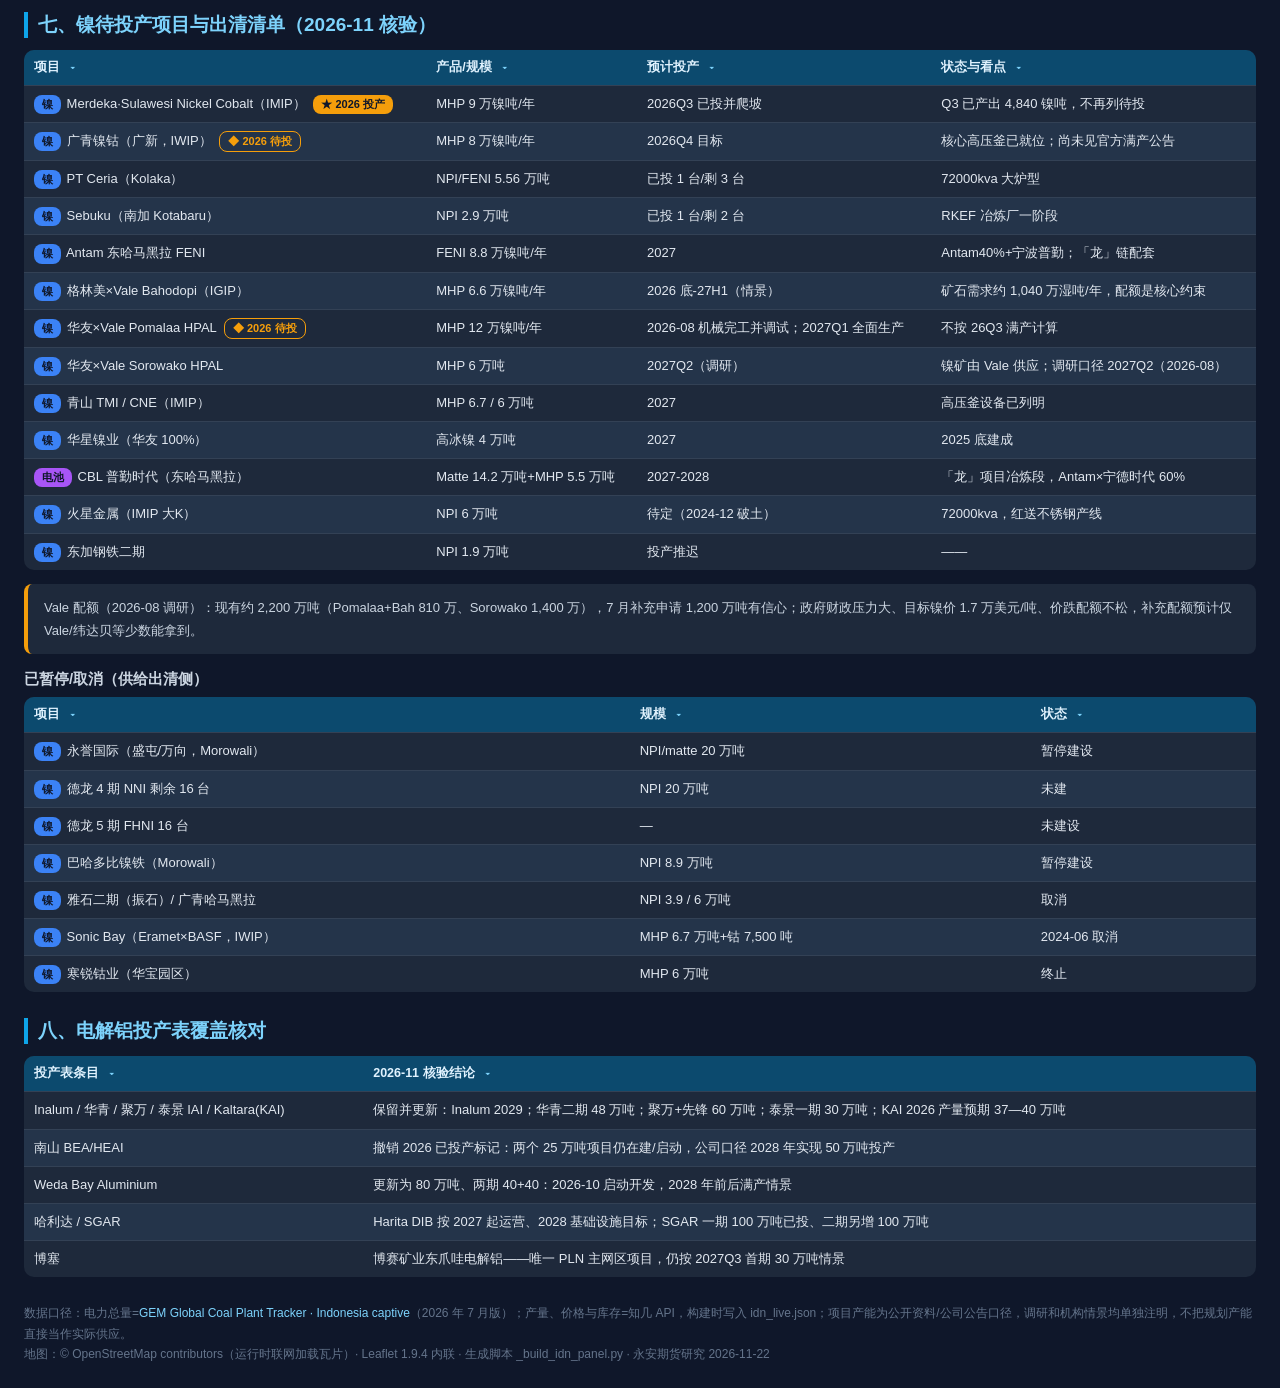
==== commit 508c8701: "更新印尼电力面板 indonesia-power.html（2026-11-22）" ====
--- a/indonesia-power.html
+++ b/indonesia-power.html
@@ -743,10 +743,10 @@
 </nav>
 
 <h1>印尼电力与产业面板</h1>
-<p class="sub">园区电力不能跨岛自由替代：仅爪哇-巴厘为 PLN 统一大电网，其余园区均为孤网自备煤电 · 页面重建于 2026-11-19；API 数据逐项标注日期，项目预期更新至 2026-11 · 永安期货研究</p>
+<p class="sub">园区电力不能跨岛自由替代：仅爪哇-巴厘为 PLN 统一大电网，其余园区均为孤网自备煤电 · 页面重建于 2026-11-22；API 数据逐项标注日期，项目预期更新至 2026-11 · 永安期货研究</p>
 
 <div class="kpis"><div class="kpi"><b>19.64GW</b><span>自备煤电运行 · GEM 2026-07</span></div><div class="kpi"><b>14.06GW</b><span>其中镍行业</span></div><div class="kpi"><b>2.00GW</b><span>其中铝行业</span></div><div class="kpi"><b>81.7%</b><span>镍+铝占自备煤电比重</span></div><div class="kpi"><b>4.77GW + 10.28GW</b><span>在建 + announced/pre-permit/permitted</span></div><div class="kpi"><b>1.35GW</b><span>shelved（德龙 GNI）</span></div></div>
-<div class="kpis" style="margin-top:12px"><div class="kpi"><b>15.19</b><span>印尼中高镍生铁月产 · 万金属吨 · 2026-10-31</span></div><div class="kpi"><b>3.63</b><span>印尼 MHP 月产 · 万金属吨 · 2026-10-31</span></div><div class="kpi"><b>1.70</b><span>印尼高冰镍月产 · 万金属吨 · 2026-10-31</span></div><div class="kpi"><b>174.55</b><span>印尼电解铝月产 · 千吨 · 2026-10-31</span></div><div class="kpi"><b>496.41</b><span>印尼氧化铝月产 · 千吨 · 2026-10-31</span></div><div class="kpi"><b>15,990</b><span>LME 镍 3M · 美元/吨 · 2026-11-17</span></div></div>
+<div class="kpis" style="margin-top:12px"><div class="kpi"><b>15.19</b><span>印尼中高镍生铁月产 · 万金属吨 · 2026-10-31</span></div><div class="kpi"><b>3.63</b><span>印尼 MHP 月产 · 万金属吨 · 2026-10-31</span></div><div class="kpi"><b>1.70</b><span>印尼高冰镍月产 · 万金属吨 · 2026-10-31</span></div><div class="kpi"><b>174.55</b><span>印尼电解铝月产 · 千吨 · 2026-10-31</span></div><div class="kpi"><b>496.41</b><span>印尼氧化铝月产 · 千吨 · 2026-10-31</span></div><div class="kpi"><b>15,490</b><span>LME 镍 3M · 美元/吨 · 2026-11-20</span></div></div>
 
 <h2 id="sec-map">一、项目地图（滚轮缩放 · 悬停看名称 · 点标记有谷歌地图链接 · ★=2026 投产）</h2>
 <div id="map"></div>
@@ -757,7 +757,7 @@
 <div class="note">估算口径：RKEF 单线约 25–45MW × 开工线数 vs 园区净可用电力（运行装机×0.92，扣厂用电 6%+园区线损 2%）；四园区冗余评级按净口径复核均维持不变（余量 1.4×—2.4×）。力勤 OBI 4×380MW 中 GEM 仅认 2 台运行（2024/25），另 2 台仍标 construction——评级以 GEM status 为准。</div><div class="note">效率修正（2026-08-03 补充）：1GW×80% 负荷率毛发电 7.01TWh，扣厂用电 6%+园区线损 2% 后净可用约 6.25—6.46TWh（折让 8—11%）。对应金属支持量：电解铝约 43—50 万吨/GW（毛口径 48—54）、RKEF 约 12.5—18.4 万吨镍/GW（毛口径 14—20）；50 万吨电解铝净需 0.74—0.83GW，即毛装机约 0.81—0.91GW——园区冗余评估为毛装机口径，与净需求比较时含此余量。煤耗测算单耗（0.42—0.50kg/kWh）已隐含 30—35% 净效率，不重复扣减。</div><div class="note">PLN 宏观（2026-08 调研）：全国装机 80GW，去年仅新增 1.2GW（vs 2025-2034 规划 69.5GW，其中清洁能源 42.6GW；另有 100GW 光伏+储能国家计划）；2025 年全国需求 306TWh（65% 火电）；工业电价 996 印尼盾/度低于 PLN 发电成本、靠补贴；2022 年起火电限批，园区自备火电须国家战略项目+碳减排承诺；爪哇发电冗余高但常停电贵电，瓶颈在输配电。Powr：西爪哇 5 园区独家供电（宪法保护先发独家供电权），装机 1.1GW、成本 7-8 美分售 14 美分，280MW 机组 5 年 4.75 亿美元，现已拿不到火电资质。</div><div class="note">孤网工程规律（2026-08 调研）：机组须从小到大爬坡——Adaro 两台 150MW 后直上 380MW 调试失败、回头补 150MW 才修复；南山工程师据此质疑哈利达孤网直上 380MW 的可行性。</div>
 
 <h2 id="sec-nickel">三、API 月度产量、价格与库存（逐项日期）</h2>
-<table><thead><tr><th>指标</th><th>最新值</th><th>数据日期</th><th>较上期</th><th>来源</th></tr></thead><tbody><tr data-cat="API"><td>印尼中高镍生铁</td><td>15.19 万金属吨</td><td>2026-10-31</td><td>+5.05%</td><td><a href="https://zhiji-ai.xyz/" target="_blank" style="color:#7dd3fc;text-decoration:none">知几 API · ID01002123</a></td></tr><tr data-cat="API"><td>印尼 MHP</td><td>3.63 万金属吨</td><td>2026-10-31</td><td>-1.63%</td><td><a href="https://zhiji-ai.xyz/" target="_blank" style="color:#7dd3fc;text-decoration:none">知几 API · ID01525680</a></td></tr><tr data-cat="API"><td>印尼高冰镍</td><td>1.70 万金属吨</td><td>2026-10-31</td><td>-19.81%</td><td><a href="https://zhiji-ai.xyz/" target="_blank" style="color:#7dd3fc;text-decoration:none">知几 API · ID01972383</a></td></tr><tr data-cat="API"><td>印尼电解铝</td><td>174.55 千吨</td><td>2026-10-31</td><td>+10.32%</td><td><a href="https://zhiji-ai.xyz/" target="_blank" style="color:#7dd3fc;text-decoration:none">知几 API · a12817937</a></td></tr><tr data-cat="API"><td>印尼氧化铝</td><td>496.41 千吨</td><td>2026-10-31</td><td>+3.36%</td><td><a href="https://zhiji-ai.xyz/" target="_blank" style="color:#7dd3fc;text-decoration:none">知几 API · a12751079</a></td></tr><tr data-cat="API"><td>LME 镍 3M</td><td>15,990 美元/吨</td><td>2026-11-17</td><td>-0.06%</td><td><a href="https://zhiji-ai.xyz/" target="_blank" style="color:#7dd3fc;text-decoration:none">知几 API · FU00014810</a></td></tr><tr data-cat="API"><td>LME 铝 3M</td><td>2,934 美元/吨</td><td>2026-11-17</td><td>-2.35%</td><td><a href="https://zhiji-ai.xyz/" target="_blank" style="color:#7dd3fc;text-decoration:none">知几 API · FU00080250</a></td></tr><tr data-cat="API"><td>高镍生铁到厂价</td><td>1,050 元/镍点</td><td>2026-11-18</td><td>+0.00%</td><td><a href="https://zhiji-ai.xyz/" target="_blank" style="color:#7dd3fc;text-decoration:none">知几 API · ID00188192</a></td></tr><tr data-cat="API"><td>LME 镍库存</td><td>274,116 吨</td><td>2026-11-18</td><td>-0.01%</td><td><a href="https://zhiji-ai.xyz/" target="_blank" style="color:#7dd3fc;text-decoration:none">知几 API · FU00014815</a></td></tr></tbody></table><div class="note">API 为构建时刷新并落 JSON 快照，浏览器不持有知几密钥。产量环比按相邻月度点计算，行情按相邻交易日计算；分园区开炉明细仍止 2026-06，不用全国 API 值倒分摊。Mysteel 与 SMM 的 NPI 口径不同，本表沿用 Mysteel 中高镍生铁口径。</div>
+<table><thead><tr><th>指标</th><th>最新值</th><th>数据日期</th><th>较上期</th><th>来源</th></tr></thead><tbody><tr data-cat="API"><td>印尼中高镍生铁</td><td>15.19 万金属吨</td><td>2026-10-31</td><td>+5.05%</td><td><a href="https://zhiji-ai.xyz/" target="_blank" style="color:#7dd3fc;text-decoration:none">知几 API · ID01002123</a></td></tr><tr data-cat="API"><td>印尼 MHP</td><td>3.63 万金属吨</td><td>2026-10-31</td><td>-1.63%</td><td><a href="https://zhiji-ai.xyz/" target="_blank" style="color:#7dd3fc;text-decoration:none">知几 API · ID01525680</a></td></tr><tr data-cat="API"><td>印尼高冰镍</td><td>1.70 万金属吨</td><td>2026-10-31</td><td>-19.81%</td><td><a href="https://zhiji-ai.xyz/" target="_blank" style="color:#7dd3fc;text-decoration:none">知几 API · ID01972383</a></td></tr><tr data-cat="API"><td>印尼电解铝</td><td>174.55 千吨</td><td>2026-10-31</td><td>+10.32%</td><td><a href="https://zhiji-ai.xyz/" target="_blank" style="color:#7dd3fc;text-decoration:none">知几 API · a12817937</a></td></tr><tr data-cat="API"><td>印尼氧化铝</td><td>496.41 千吨</td><td>2026-10-31</td><td>+3.36%</td><td><a href="https://zhiji-ai.xyz/" target="_blank" style="color:#7dd3fc;text-decoration:none">知几 API · a12751079</a></td></tr><tr data-cat="API"><td>LME 镍 3M</td><td>15,490 美元/吨</td><td>2026-11-20</td><td>-0.86%</td><td><a href="https://zhiji-ai.xyz/" target="_blank" style="color:#7dd3fc;text-decoration:none">知几 API · FU00014810</a></td></tr><tr data-cat="API"><td>LME 铝 3M</td><td>2,824 美元/吨</td><td>2026-11-20</td><td>-1.57%</td><td><a href="https://zhiji-ai.xyz/" target="_blank" style="color:#7dd3fc;text-decoration:none">知几 API · FU00080250</a></td></tr><tr data-cat="API"><td>高镍生铁到厂价</td><td>1,050 元/镍点</td><td>2026-11-20</td><td>+0.00%</td><td><a href="https://zhiji-ai.xyz/" target="_blank" style="color:#7dd3fc;text-decoration:none">知几 API · ID00188192</a></td></tr><tr data-cat="API"><td>LME 镍库存</td><td>275,184 吨</td><td>2026-11-20</td><td>+0.02%</td><td><a href="https://zhiji-ai.xyz/" target="_blank" style="color:#7dd3fc;text-decoration:none">知几 API · FU00014815</a></td></tr></tbody></table><div class="note">API 为构建时刷新并落 JSON 快照，浏览器不持有知几密钥。产量环比按相邻月度点计算，行情按相邻交易日计算；分园区开炉明细仍止 2026-06，不用全国 API 值倒分摊。Mysteel 与 SMM 的 NPI 口径不同，本表沿用 Mysteel 中高镍生铁口径。</div>
 
 <h2 id="sec-capacity">四、产能与投产预期（铭牌、运行、预测分列）</h2><div class="note">原则：已投产量、铭牌产能、市场预测不混用；“未找到官方最新值”时保留调研/机构情景并注明日期，不把项目规划直接算作当年供应。</div><h3>电解铝与氧化铝项目</h3><table><thead><tr><th>项目/口径</th><th>铭牌产能/预期</th><th>最新状态与 2026 处理</th><th>2027 年及以后</th><th>依据</th></tr></thead><tbody><tr><td>KAI/KIPI 北加</td><td>一期 50 万吨</td><td>已达 50 万吨/年 run-rate；2026 年产量预期 37—40 万吨</td><td>2027 年按 50 万吨稳态；二/三期不纳入近端</td><td>2026-08 调研 + <a href="https://www.gem.wiki/AlamTri_Aluminum_Smelter_power_station" target="_blank" style="color:#7dd3fc;text-decoration:none">GEM 项目页</a></td></tr><tr><td>华青铝业 IMIP</td><td>一期 50 + 二期 48 万吨</td><td>一期在产；二期 48 万吨于 2026 年启动，按爬坡而非满产处理</td><td>2027 年再评估 98 万吨整体利用率</td><td><a href="https://finance.sina.com.cn/wm/2026-05-12/doc-inhxqeey1983681.shtml" target="_blank" style="color:#7dd3fc;text-decoration:none">LME 申请/二期 48 万吨</a></td></tr><tr><td>泰景铝业 IMIP</td><td>规划 60 万吨；一期 30 万吨</td><td>一期 2026 年通电调试并投产，不再按 60 万吨全部达产</td><td>二期 30 万吨待电力与建设进度</td><td><a href="https://news.cnal.com/2026/08-12/1786496020667843.shtml" target="_blank" style="color:#7dd3fc;text-decoration:none">一期 30 万吨</a></td></tr><tr><td>聚万/先锋 IWIP</td><td>27 + 33 = 60 万吨</td><td>聚万已爬坡；先锋 2026-06 通电、Q4 达产跟踪</td><td>60 万吨为当前兑现口径，不叠加重复项目</td><td><a href="https://www.chinascrap.com/topic/topic_view?key=183752" target="_blank" style="color:#7dd3fc;text-decoration:none">2026-08 项目进度汇总</a></td></tr><tr><td>青山 Weda Bay Aluminium</td><td>80 万吨，分两期 40+40</td><td>2026-10-09 正式启动开发；首批产能按 1—2 年后</td><td>2028 年前后满产情景，2026 年不计产量</td><td><a href="https://www.seetao.com/details/281103.html" target="_blank" style="color:#7dd3fc;text-decoration:none">2026-10 启动仪式</a></td></tr><tr><td>南山 BEA/HEAI 宾坦</td><td>两个 25 万吨项目；远期 100 万吨</td><td>25 万吨仍属在建，另一 25 万吨 2026 年启动；2026 已投产标记撤销</td><td>公司口径 2028 年实现 50 万吨投产；2027 仅作乐观情景</td><td><a href="https://ir.p5w.net/question/0001BB7709186ABC49A98E3CDCF8DEB53249.shtml" target="_blank" style="color:#7dd3fc;text-decoration:none">公司投资者回复 2026-08-28</a></td></tr><tr><td>Harita DIB 西加 KIPP</td><td>氧化铝 200 + 电解铝 100 万吨</td><td>按 2027 起运营、基础设施 2028 年目标跟踪；2026 不计产量</td><td>7×380MW 电源与孤网调试是核心约束</td><td><a href="https://kalbar.suara.com/read/2026/04/23/185215/proyek-harita-group-dikebut-kayong-utara-bersiap-jadi-pusat-industri-alumina-dan-aluminium" target="_blank" style="color:#7dd3fc;text-decoration:none">当地 2026-04 进度</a></td></tr><tr><td>Inalum 西加</td><td>新增 60 万吨</td><td>可研/前期，非 2026—2027 供应</td><td>2029 年投产目标；SGAR 二期另增 100 万吨氧化铝</td><td><a href="https://www.mining.com/web/inalum-targets-2029-to-commission-new-aluminum-plant/" target="_blank" style="color:#7dd3fc;text-decoration:none">Inalum 2029 目标</a></td></tr><tr><td>博赛 东爪哇</td><td>首期 30 万吨</td><td>主网供电与输电工程约束，仍按 2027Q3 首期情景</td><td>满产后移，不提前计入 2026</td><td>2026-08 PLN/项目调研</td></tr><tr><td>南山宾坦氧化铝</td><td>400 万吨/年</td><td>四期已全部投产；与两个 25 万吨电解铝项目分开核算</td><td>2026 产量/销量仍受矿石与市场价格影响</td><td>公司 2026 三季报/项目公告</td></tr><tr><td>Inalum SGAR Mempawah</td><td>一期 100 + 二期 100 万吨/年</td><td>一期已投，二期作为后续扩建，不再沿用 60 万吨旧口径</td><td>2029 年氧化铝目标 200 万吨</td><td><a href="https://mind.id/en/news/capai-swasembada-aluminium-mind-id-perkuat-kapasitas-produksi-900-ribu-ktpa" target="_blank" style="color:#7dd3fc;text-decoration:none">MIND ID 产能规划</a></td></tr><tr><td>印尼全国氧化铝</td><td>2025 约 700 万吨产能</td><td>CREA 情景：2030 年 3,250 万吨为全项目上限，不是基准产量</td><td>铝土矿需求或由 1,400 万吨升至 6,500 万吨/年</td><td><a href="https://energyandcleanair.org/publication/indonesias-aluminium-downstream-following-nickel-into-a-captive-coal-boom/" target="_blank" style="color:#7dd3fc;text-decoration:none">CREA 2026-07 情景</a></td></tr><tr><td>印尼全国电解铝</td><td>2026 产量预期 160—170 万吨</td><td>Goldman 2026 上调至 170 万吨；2027 约 290 万吨</td><td>Fastmarkets 2030 年产量情景约 340 万吨</td><td><a href="https://www.canadianminingreport.com/blog/bofa-sees-aluminium-market-shifting-from-deficit-to-surplus-what-could-drive-the-change" target="_blank" style="color:#7dd3fc;text-decoration:none">机构预测汇总</a> / <a href="https://www.fastmarkets.com/uploads/2026/04/Indonesia-Focus-Miami-Andy-Farida-2026.pdf" target="_blank" style="color:#7dd3fc;text-decoration:none">Fastmarkets</a></td></tr><tr><td>印尼全国 MHP</td><td>2026 产能预期 85—86 万镍吨</td><td>Mysteel 3 月产量预测 54.21 万镍吨；Q4 减产风险上升，产能不等于产量</td><td>2028 年全项目产能情景超过 80 万镍吨产量，需按需求与利润校准</td><td><a href="https://www.mysteel.net/analysis/5117038-indonesias-mhp-production-declines-as-supply-constraints-emerge" target="_blank" style="color:#7dd3fc;text-decoration:none">Mysteel 产量预测</a> / <a href="https://news.metal.com/newscontent/104173852-smm-analysis-indonesian-nickel-output-cut-talk-gathers-pace-but-the-case-for-cutting-diverges-across-the-supply-chain" target="_blank" style="color:#7dd3fc;text-decoration:none">SMM 减产情景</a></td></tr></tbody></table><h3>镍中间品与电池项目</h3><table><thead><tr><th>项目/口径</th><th>铭牌产能/预期</th><th>最新状态与 2026 处理</th><th>2027 年及以后</th><th>依据</th></tr></thead><tbody><tr><td>Merdeka·Sulawesi Nickel Cobalt</td><td>MHP 9 万镍吨/年</td><td>2026Q3 已产出 4,840 镍吨，转入爬坡，不再列待投</td><td>2027 年看产能利用率与硫磺约束</td><td><a href="https://news.metal.com/newscontent/104171869-enc-project-hits-494-tonnes-cobalt-achieves-first-metal-cathode-in-q3-amid-drought-challenges" target="_blank" style="color:#7dd3fc;text-decoration:none">Q3 首次产量</a></td></tr><tr><td>华友×Vale Pomalaa HPAL</td><td>MHP 12 万镍吨/年</td><td>2026-08 机械完工并进入调试；不按 26Q3 满产</td><td>2027Q1 全面生产目标</td><td><a href="https://news.metal.com/newscontent/104063600-smm-nickel-flash-vale-mechanical-construction-of-the-hpal-pomalaa-nickel-smelter-has-been-completed" target="_blank" style="color:#7dd3fc;text-decoration:none">机械完工</a> / <a href="https://quartr.com/events/pt-vale-indonesia-tbk-inco-q4-2025_FtltqdIS" target="_blank" style="color:#7dd3fc;text-decoration:none">2027Q1</a></td></tr><tr><td>广青镍钴 IWIP</td><td>MHP 8 万镍吨/年</td><td>核心高压釜已就位；2026Q4 目标，尚未见官方满产公告</td><td>2027 年爬坡，需跟踪硫磺与调试</td><td><a href="https://www.gdghg.com/xwzx/gxyw/content/post_100485.html" target="_blank" style="color:#7dd3fc;text-decoration:none">广新集团项目进度</a></td></tr><tr><td>格林美×Vale Bahodopi</td><td>MHP 6.6 万镍吨/年</td><td>维持 2026 底—2027H1 投产情景，不计入当前供应</td><td>矿石需求约 1,040 万湿吨/年，配额是约束</td><td><a href="https://www.mining.com/web/vale-indonesia-says-2026-mining-quota-wont-be-enough-to-meet-demand-from-new-smelters/" target="_blank" style="color:#7dd3fc;text-decoration:none">项目矿石需求</a></td></tr><tr><td>华友×Vale Sorowako HPAL</td><td>MHP 6 万镍吨/年</td><td>在建</td><td>2027Q2 预计完工/投产</td><td><a href="https://pubexlive.idx.co.id/document/download/INCO_Company_Profile.pdf" target="_blank" style="color:#7dd3fc;text-decoration:none">PTVI 项目日历</a></td></tr><tr><td>Antam×CBL 东哈马黑拉</td><td>FENI 8.8 万镍吨/年</td><td>在建，非当前供应</td><td>2027 年运营目标</td><td><a href="https://www.djakarta-miningclub.com/news/antam-antm-expands-ferronickel-export-market-to-south-korea" target="_blank" style="color:#7dd3fc;text-decoration:none">项目 2027 目标</a></td></tr><tr><td>CATIB 卡拉旺电芯</td><td>一期 6.9GWh；远期 15GWh</td><td>2026-07 分阶段运行，11 月官方确认开始运营</td><td>后续扩至 15GWh，不再写年底才首次投产</td><td><a href="https://finance.yahoo.com/energy/articles/catl-ev-battery-jv-indonesia-101305922.html" target="_blank" style="color:#7dd3fc;text-decoration:none">2026-11 开始运营</a></td></tr></tbody></table>
 
@@ -774,7 +774,7 @@
 <table><thead><tr><th>投产表条目</th><th>2026-11 核验结论</th></tr></thead><tbody><tr data-cat="铝"><td>Inalum / 华青 / 聚万 / 泰景 IAI / Kaltara(KAI)</td><td>保留并更新：Inalum 2029；华青二期 48 万吨；聚万+先锋 60 万吨；泰景一期 30 万吨；KAI 2026 产量预期 37—40 万吨</td></tr><tr data-cat="铝"><td>南山 BEA/HEAI</td><td>撤销 2026 已投产标记：两个 25 万吨项目仍在建/启动，公司口径 2028 年实现 50 万吨投产</td></tr><tr data-cat="铝"><td>Weda Bay Aluminium</td><td>更新为 80 万吨、两期 40+40：2026-10 启动开发，2028 年前后满产情景</td></tr><tr data-cat="氧化铝"><td>哈利达 / SGAR</td><td>Harita DIB 按 2027 起运营、2028 基础设施目标；SGAR 一期 100 万吨已投、二期另增 100 万吨</td></tr><tr data-cat="铝"><td>博塞</td><td>博赛矿业东爪哇电解铝——唯一 PLN 主网区项目，仍按 2027Q3 首期 30 万吨情景</td></tr></tbody></table>
 
 <div class="footer">数据口径：电力总量=<a href="https://docs.google.com/spreadsheets/d/1xnFBS4W6MRF0qmTnn3SyacvTaYlkUKIXTJdGhX0lZpo/edit" target="_blank" style="color:#7dd3fc;text-decoration:none">GEM Global Coal Plant Tracker · Indonesia captive</a>（2026 年 7 月版）；产量、价格与库存=知几 API，构建时写入 idn_live.json；项目产能为公开资料/公司公告口径，调研和机构情景均单独注明，不把规划产能直接当作实际供应。<br>
-地图：© OpenStreetMap contributors（运行时联网加载瓦片）· Leaflet 1.9.4 内联 · 生成脚本 _build_idn_panel.py · 永安期货研究 2026-11-19</div>
+地图：© OpenStreetMap contributors（运行时联网加载瓦片）· Leaflet 1.9.4 内联 · 生成脚本 _build_idn_panel.py · 永安期货研究 2026-11-22</div>
 
 <script>/* @preserve
  * Leaflet 1.9.4, a JS library for interactive maps. https://leafletjs.com
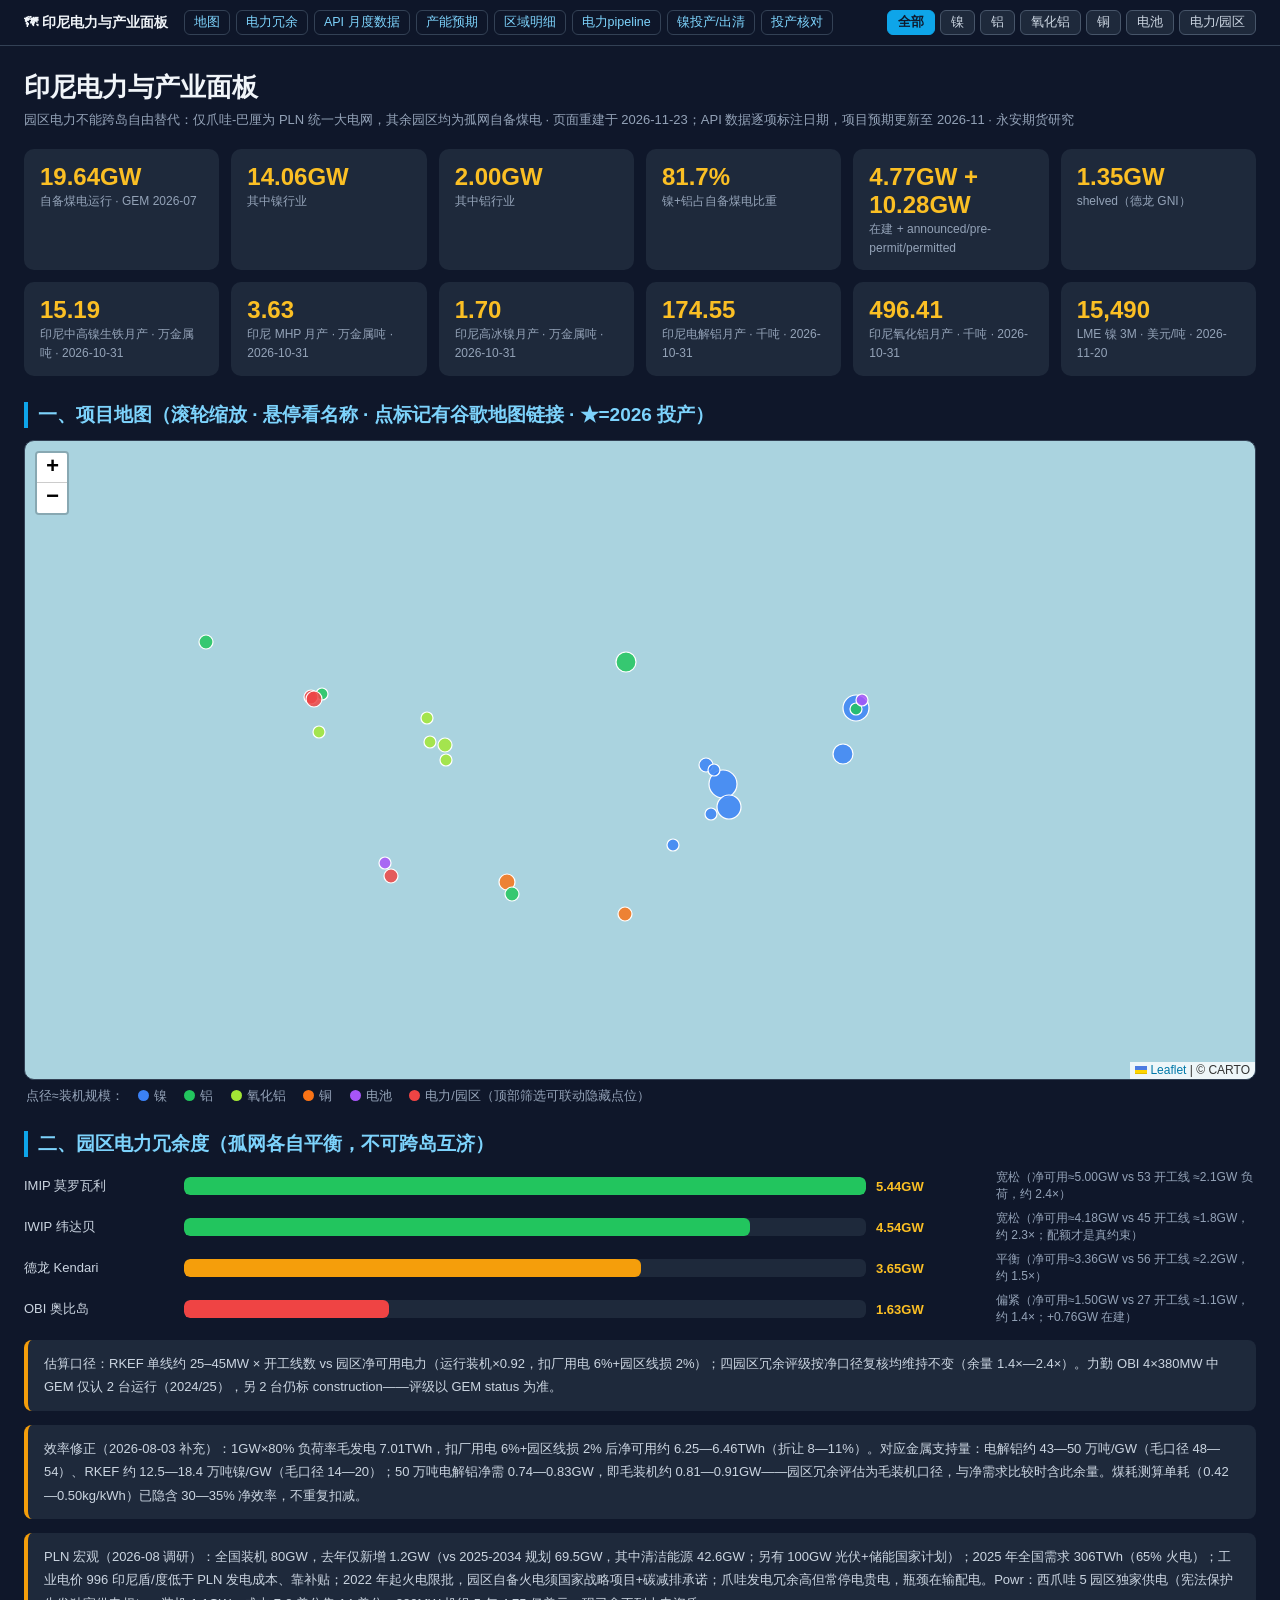
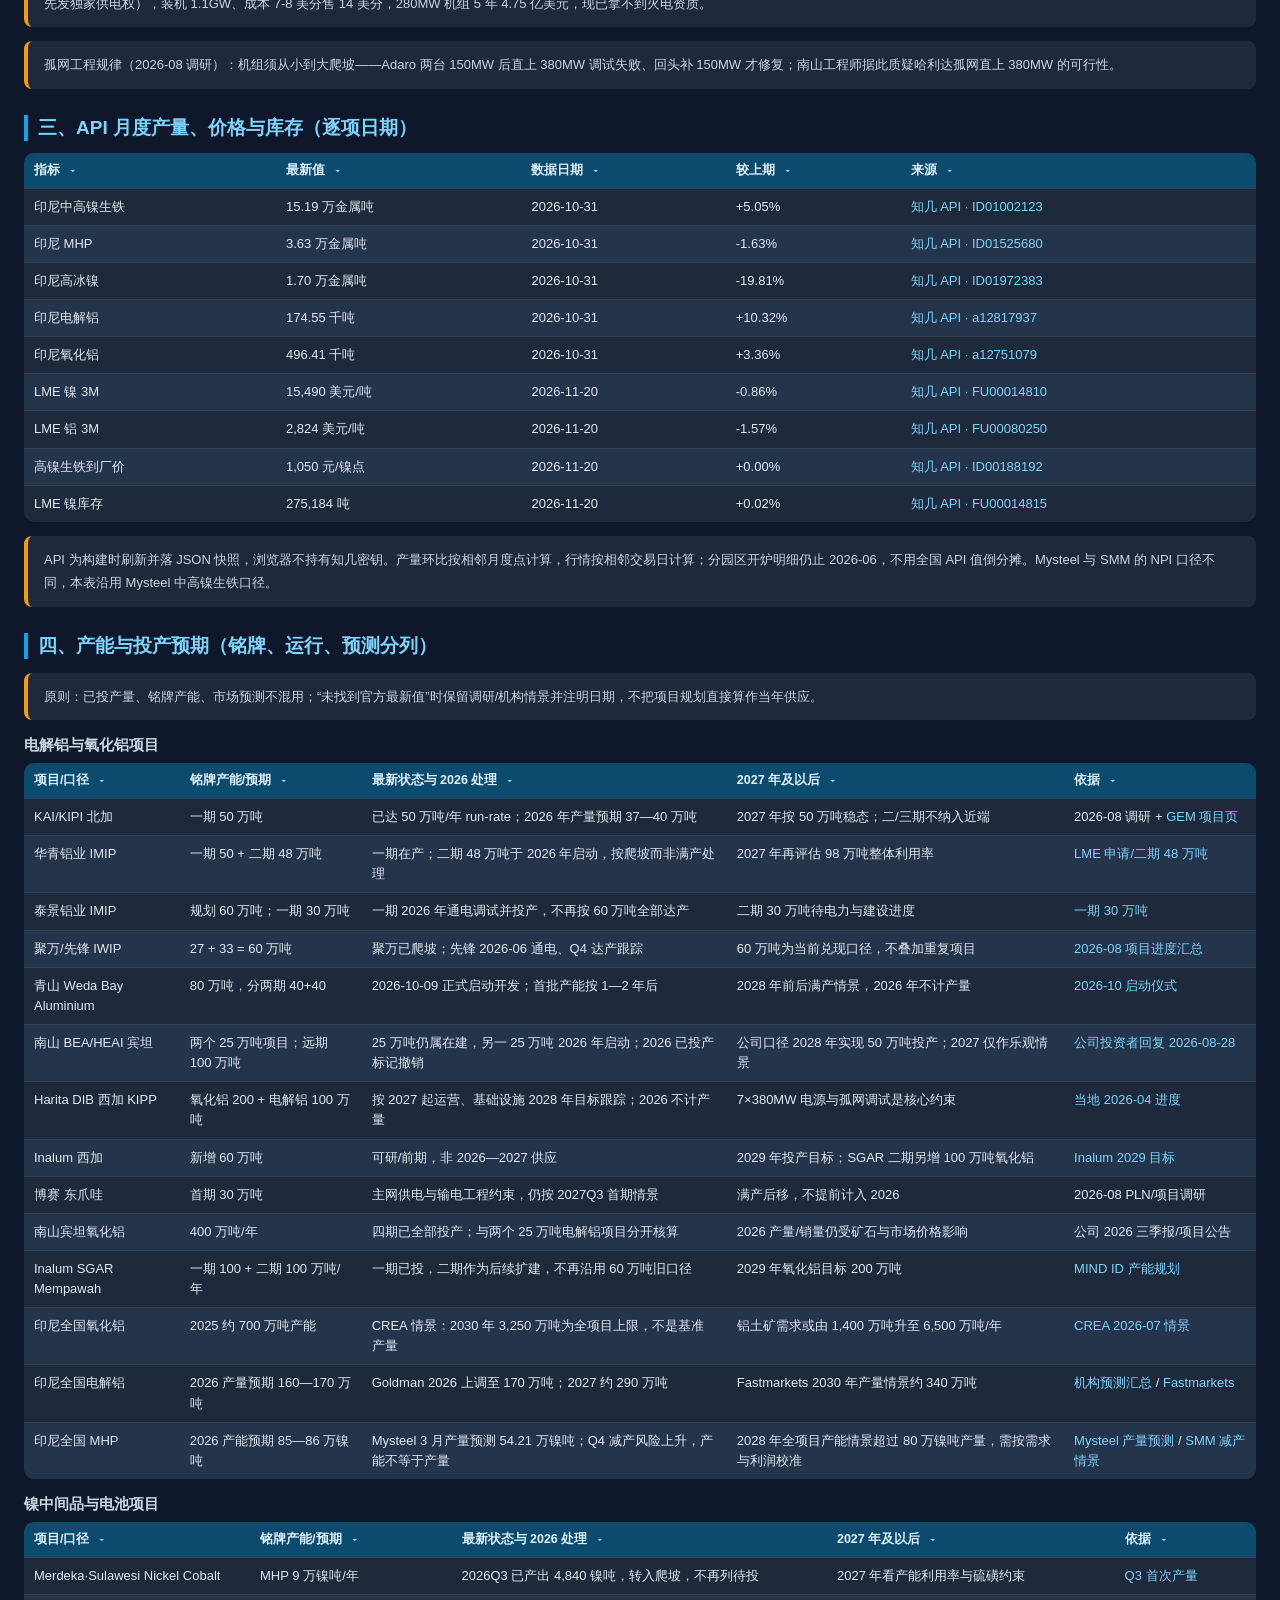
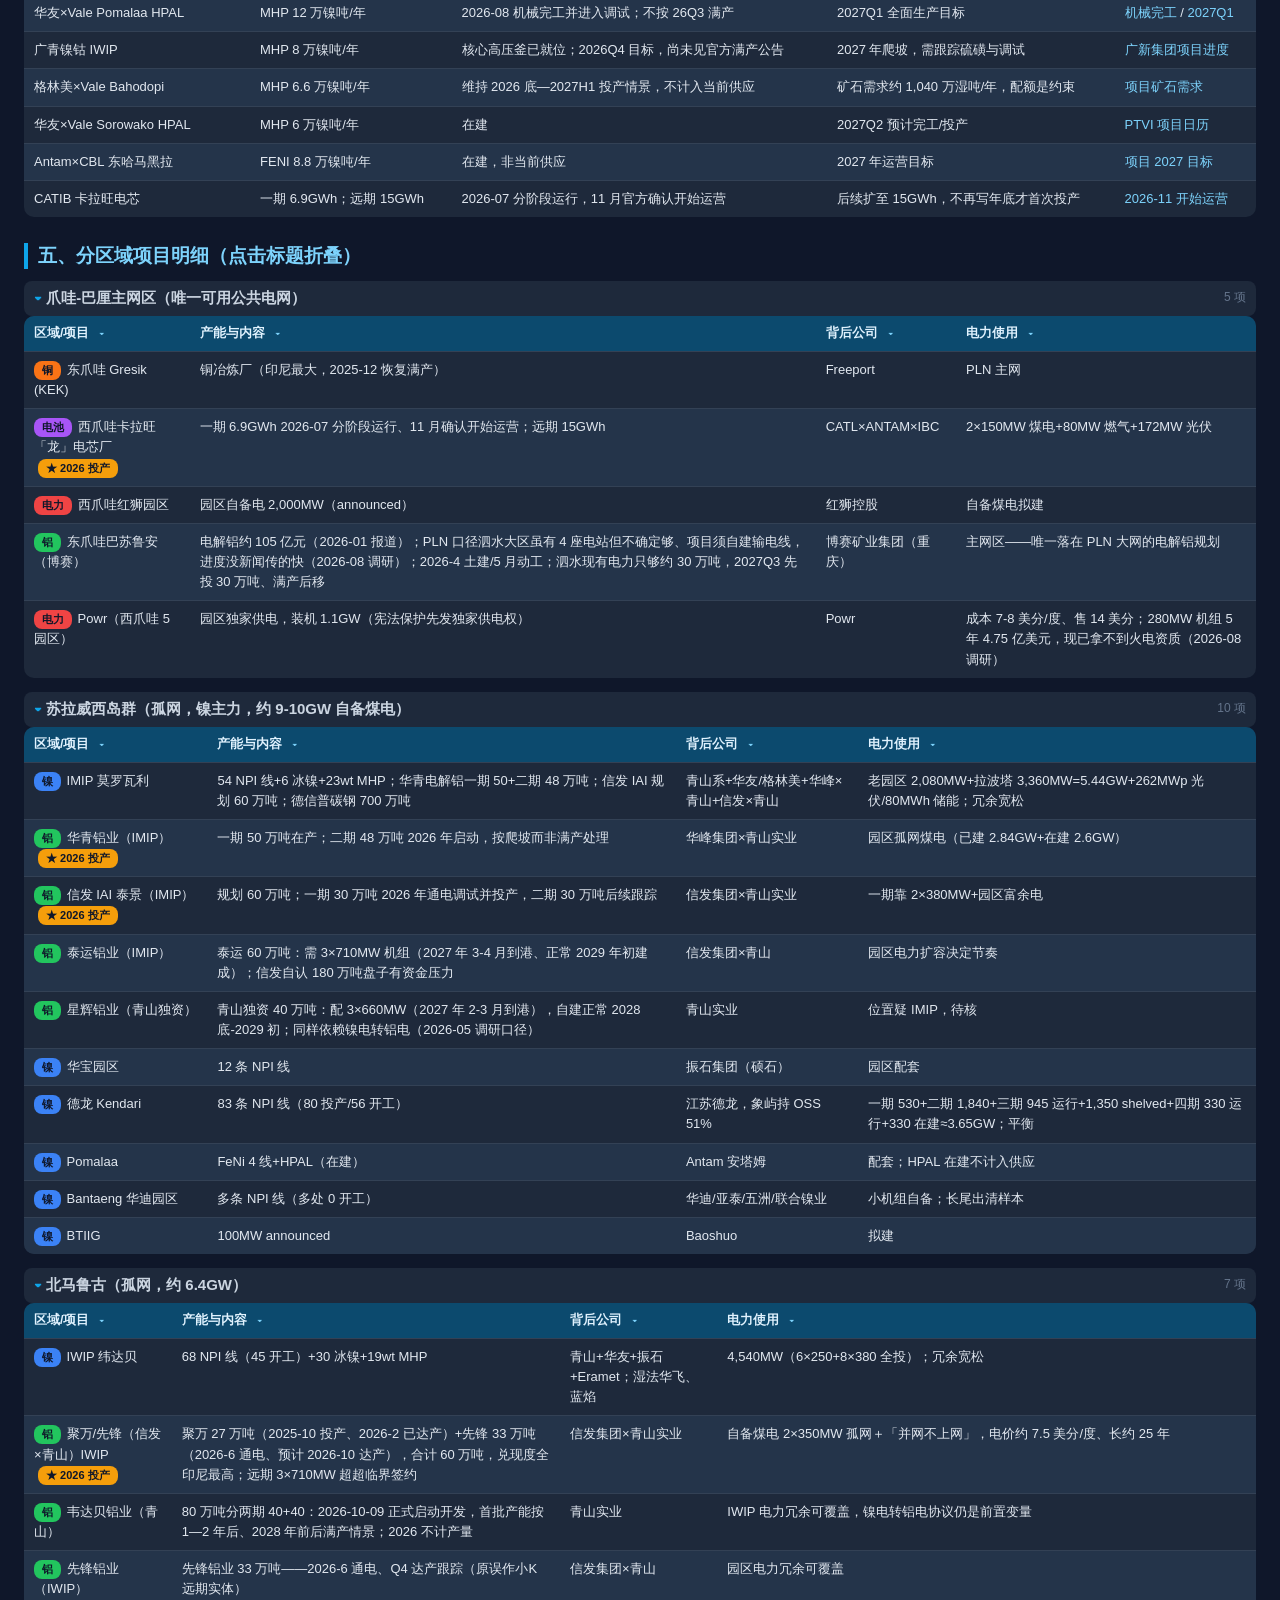
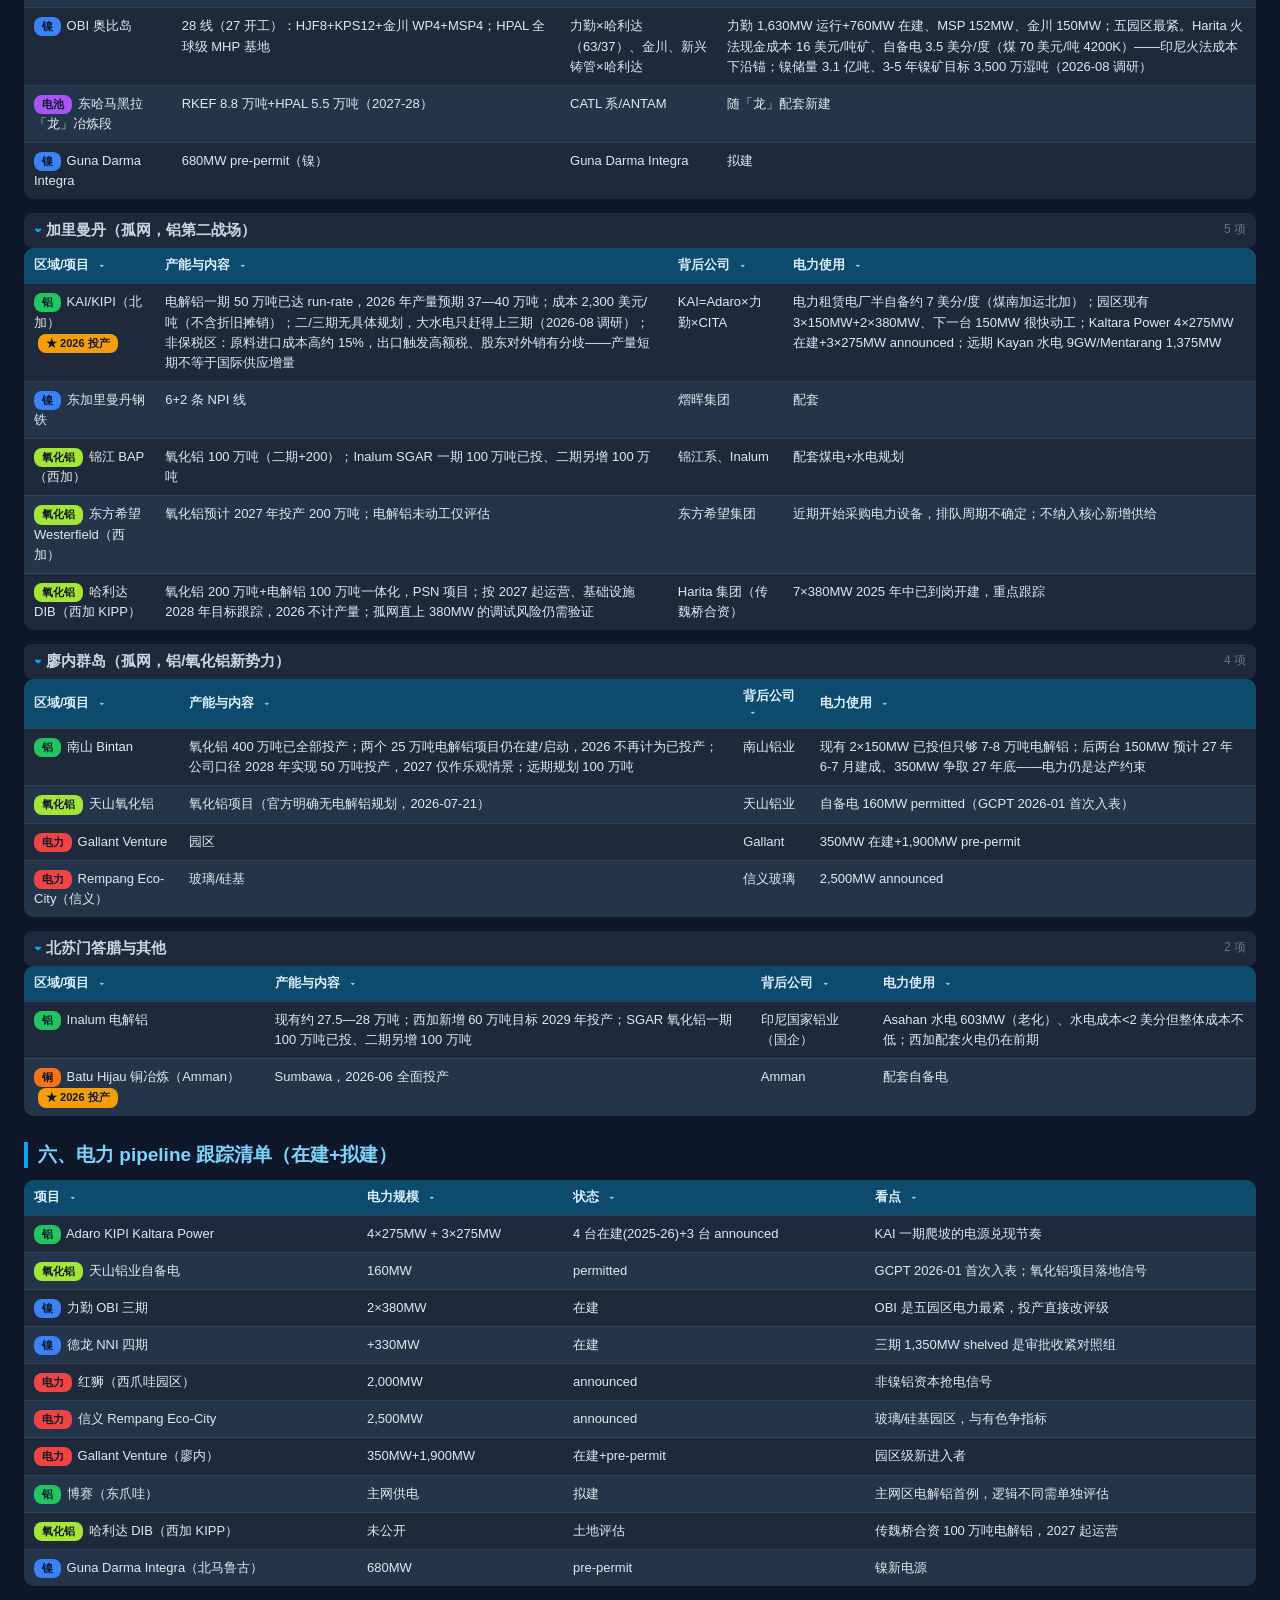
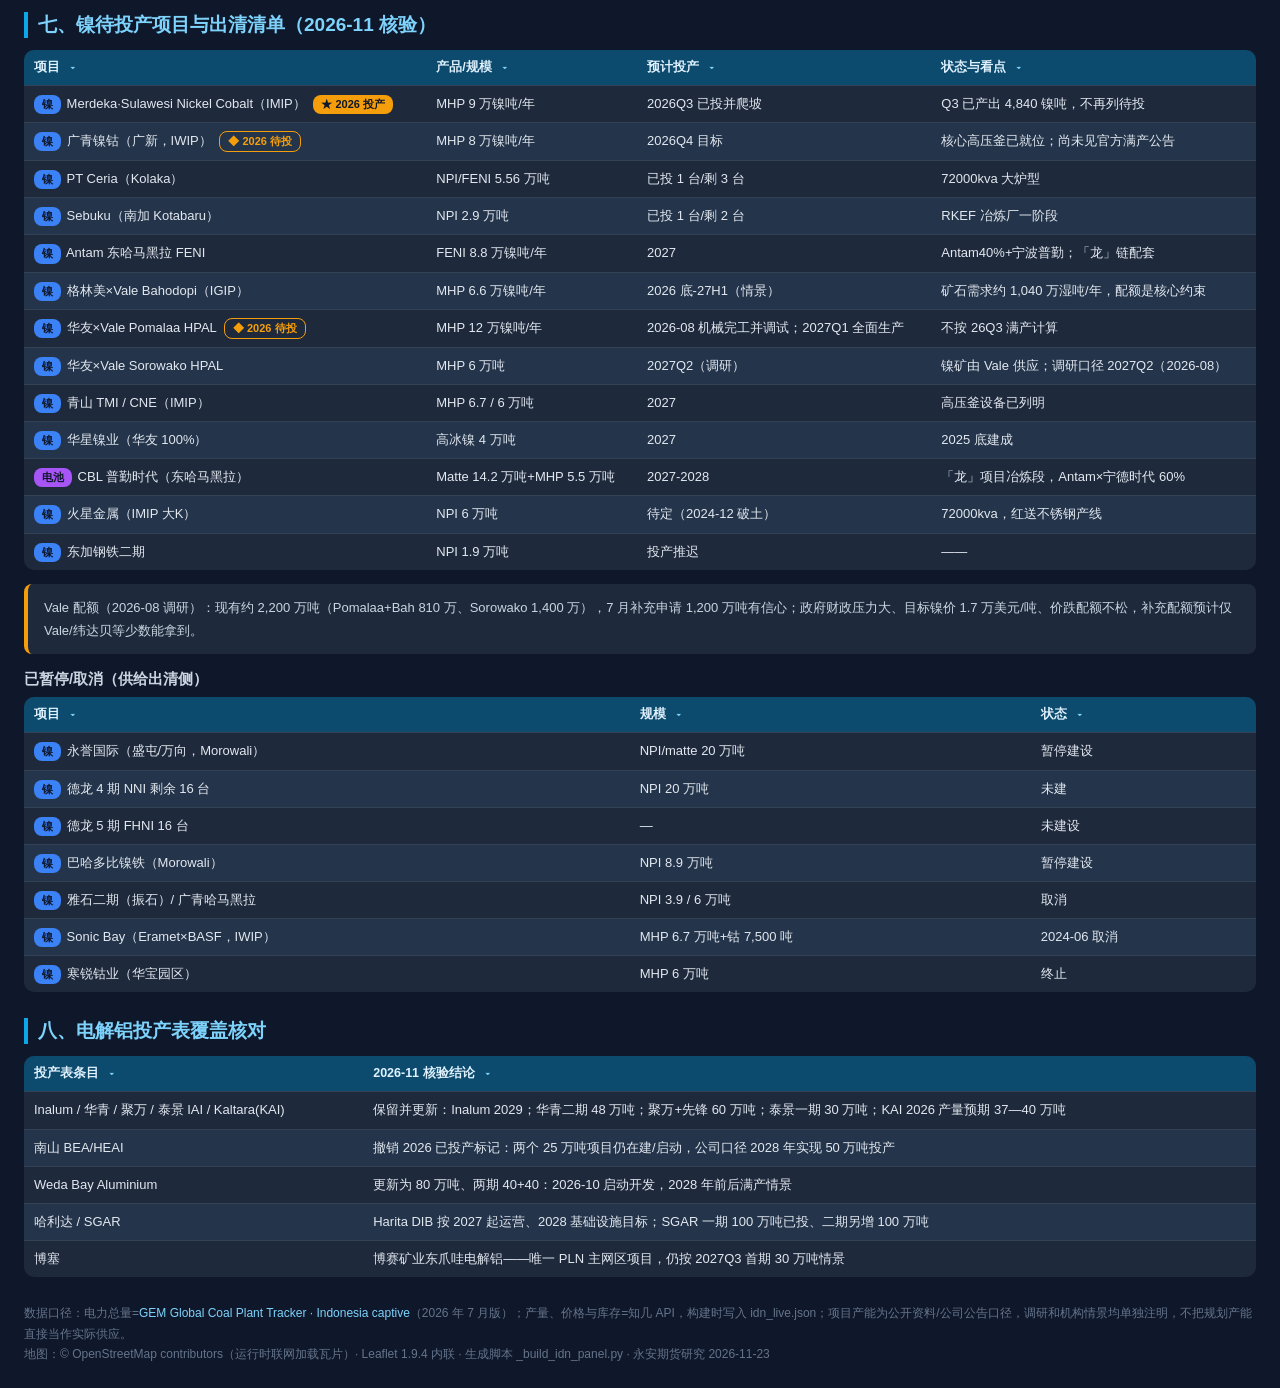
==== commit ffdf2bbc: "更新印尼电力面板 indonesia-power.html（2026-11-23）" ====
--- a/indonesia-power.html
+++ b/indonesia-power.html
@@ -743,7 +743,7 @@
 </nav>
 
 <h1>印尼电力与产业面板</h1>
-<p class="sub">园区电力不能跨岛自由替代：仅爪哇-巴厘为 PLN 统一大电网，其余园区均为孤网自备煤电 · 页面重建于 2026-11-22；API 数据逐项标注日期，项目预期更新至 2026-11 · 永安期货研究</p>
+<p class="sub">园区电力不能跨岛自由替代：仅爪哇-巴厘为 PLN 统一大电网，其余园区均为孤网自备煤电 · 页面重建于 2026-11-23；API 数据逐项标注日期，项目预期更新至 2026-11 · 永安期货研究</p>
 
 <div class="kpis"><div class="kpi"><b>19.64GW</b><span>自备煤电运行 · GEM 2026-07</span></div><div class="kpi"><b>14.06GW</b><span>其中镍行业</span></div><div class="kpi"><b>2.00GW</b><span>其中铝行业</span></div><div class="kpi"><b>81.7%</b><span>镍+铝占自备煤电比重</span></div><div class="kpi"><b>4.77GW + 10.28GW</b><span>在建 + announced/pre-permit/permitted</span></div><div class="kpi"><b>1.35GW</b><span>shelved（德龙 GNI）</span></div></div>
 <div class="kpis" style="margin-top:12px"><div class="kpi"><b>15.19</b><span>印尼中高镍生铁月产 · 万金属吨 · 2026-10-31</span></div><div class="kpi"><b>3.63</b><span>印尼 MHP 月产 · 万金属吨 · 2026-10-31</span></div><div class="kpi"><b>1.70</b><span>印尼高冰镍月产 · 万金属吨 · 2026-10-31</span></div><div class="kpi"><b>174.55</b><span>印尼电解铝月产 · 千吨 · 2026-10-31</span></div><div class="kpi"><b>496.41</b><span>印尼氧化铝月产 · 千吨 · 2026-10-31</span></div><div class="kpi"><b>15,490</b><span>LME 镍 3M · 美元/吨 · 2026-11-20</span></div></div>
@@ -774,7 +774,7 @@
 <table><thead><tr><th>投产表条目</th><th>2026-11 核验结论</th></tr></thead><tbody><tr data-cat="铝"><td>Inalum / 华青 / 聚万 / 泰景 IAI / Kaltara(KAI)</td><td>保留并更新：Inalum 2029；华青二期 48 万吨；聚万+先锋 60 万吨；泰景一期 30 万吨；KAI 2026 产量预期 37—40 万吨</td></tr><tr data-cat="铝"><td>南山 BEA/HEAI</td><td>撤销 2026 已投产标记：两个 25 万吨项目仍在建/启动，公司口径 2028 年实现 50 万吨投产</td></tr><tr data-cat="铝"><td>Weda Bay Aluminium</td><td>更新为 80 万吨、两期 40+40：2026-10 启动开发，2028 年前后满产情景</td></tr><tr data-cat="氧化铝"><td>哈利达 / SGAR</td><td>Harita DIB 按 2027 起运营、2028 基础设施目标；SGAR 一期 100 万吨已投、二期另增 100 万吨</td></tr><tr data-cat="铝"><td>博塞</td><td>博赛矿业东爪哇电解铝——唯一 PLN 主网区项目，仍按 2027Q3 首期 30 万吨情景</td></tr></tbody></table>
 
 <div class="footer">数据口径：电力总量=<a href="https://docs.google.com/spreadsheets/d/1xnFBS4W6MRF0qmTnn3SyacvTaYlkUKIXTJdGhX0lZpo/edit" target="_blank" style="color:#7dd3fc;text-decoration:none">GEM Global Coal Plant Tracker · Indonesia captive</a>（2026 年 7 月版）；产量、价格与库存=知几 API，构建时写入 idn_live.json；项目产能为公开资料/公司公告口径，调研和机构情景均单独注明，不把规划产能直接当作实际供应。<br>
-地图：© OpenStreetMap contributors（运行时联网加载瓦片）· Leaflet 1.9.4 内联 · 生成脚本 _build_idn_panel.py · 永安期货研究 2026-11-22</div>
+地图：© OpenStreetMap contributors（运行时联网加载瓦片）· Leaflet 1.9.4 内联 · 生成脚本 _build_idn_panel.py · 永安期货研究 2026-11-23</div>
 
 <script>/* @preserve
  * Leaflet 1.9.4, a JS library for interactive maps. https://leafletjs.com
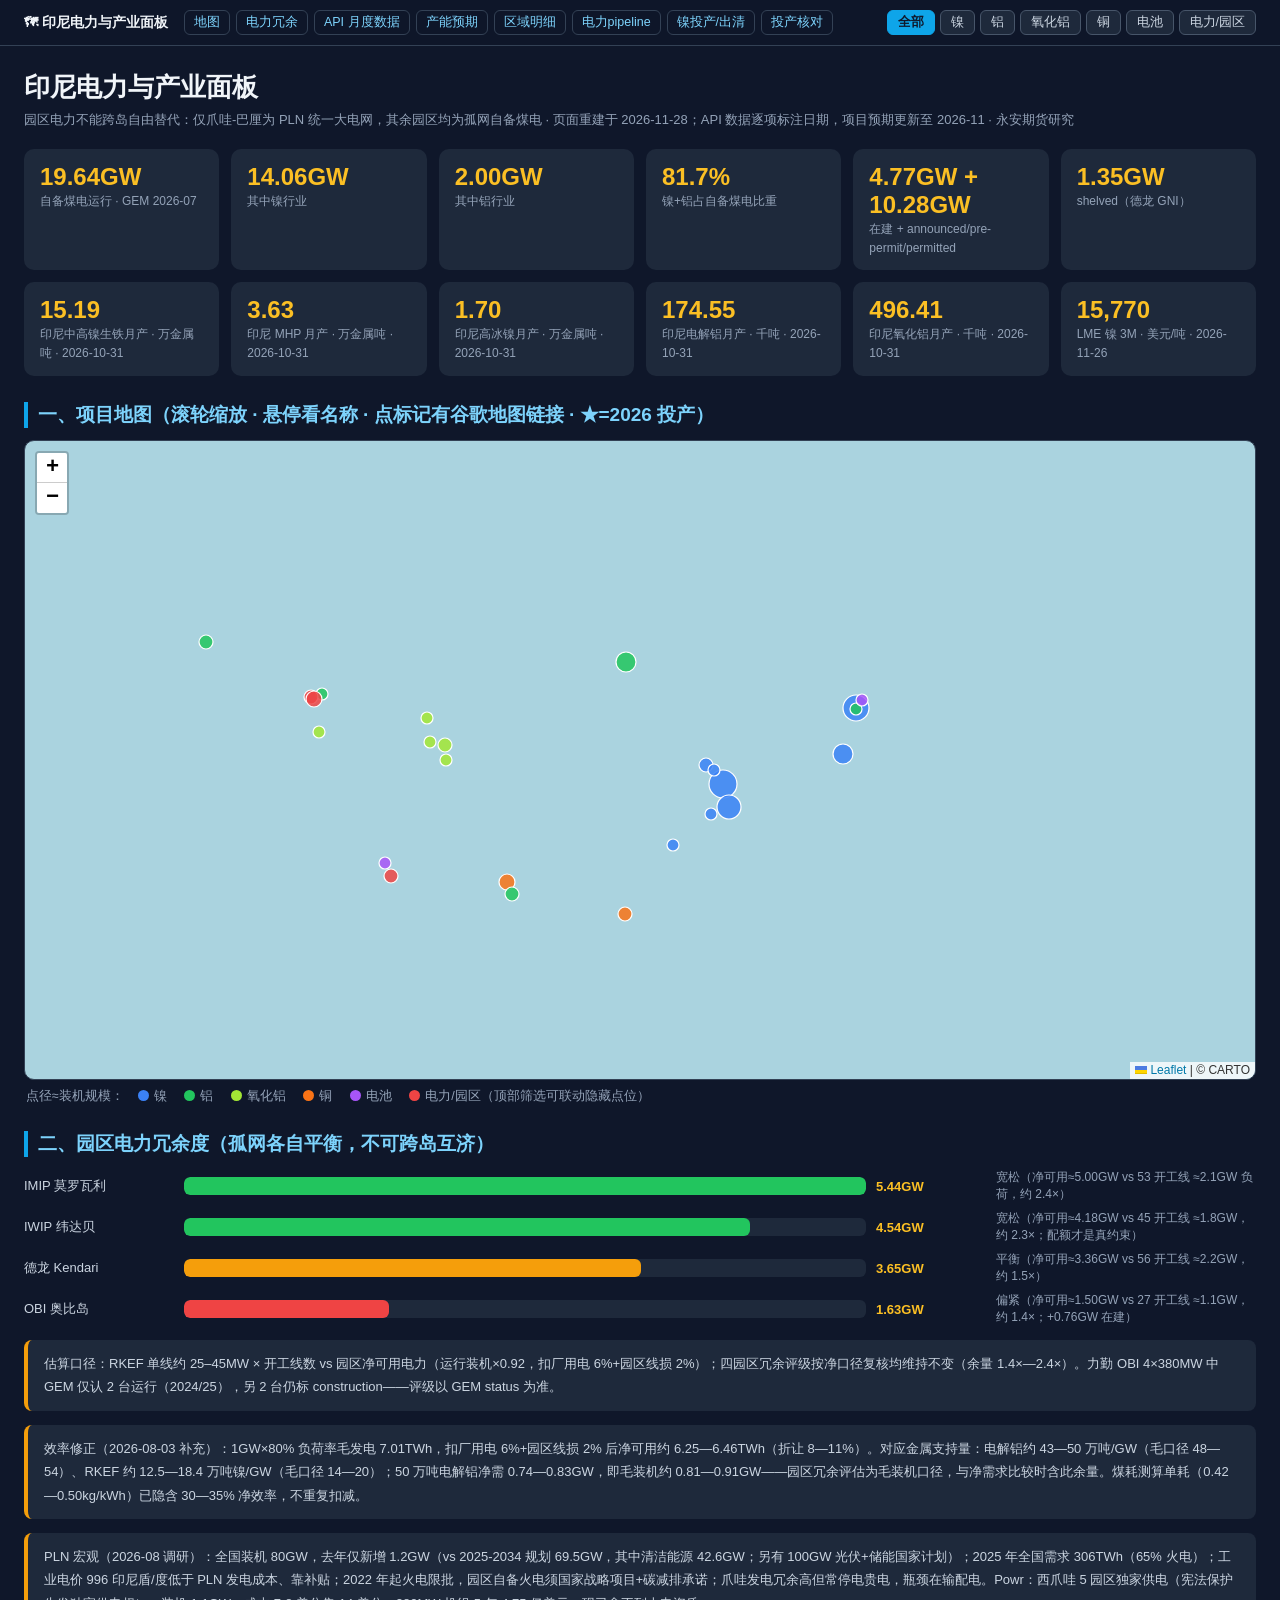
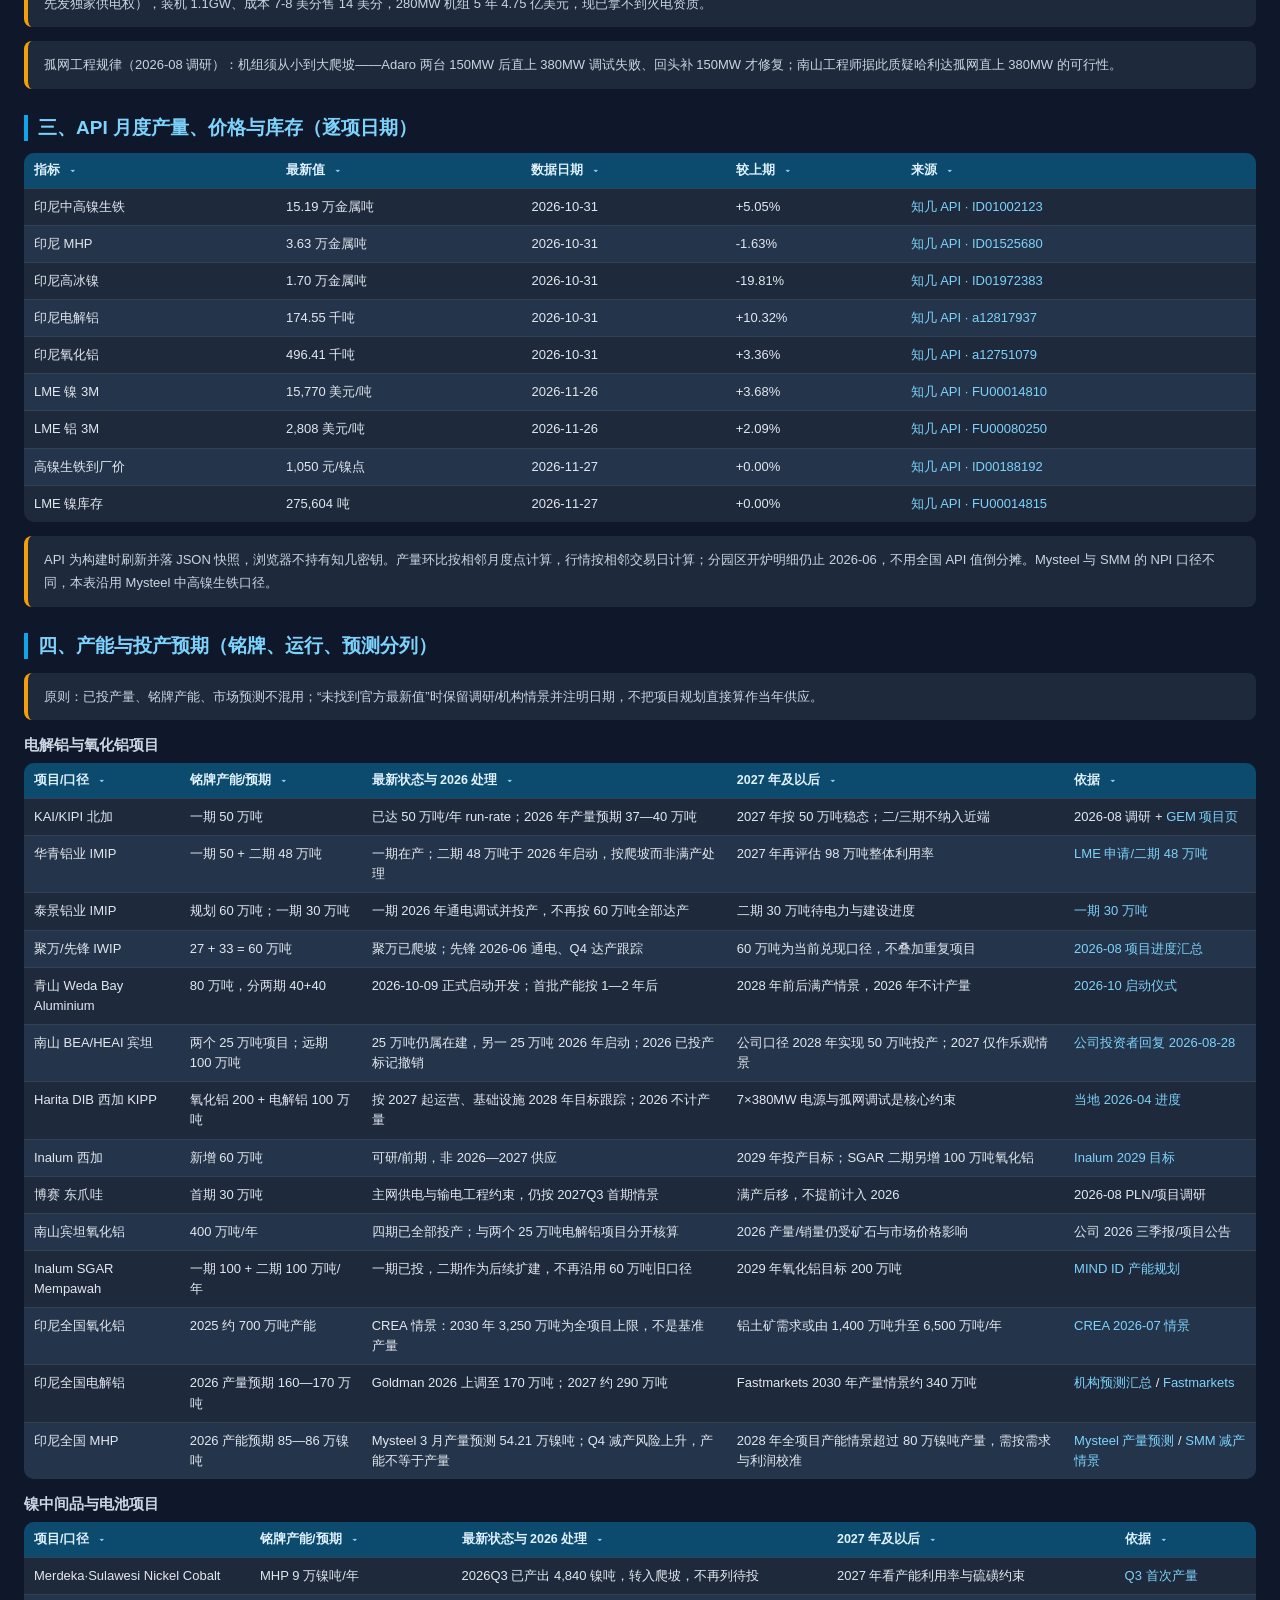
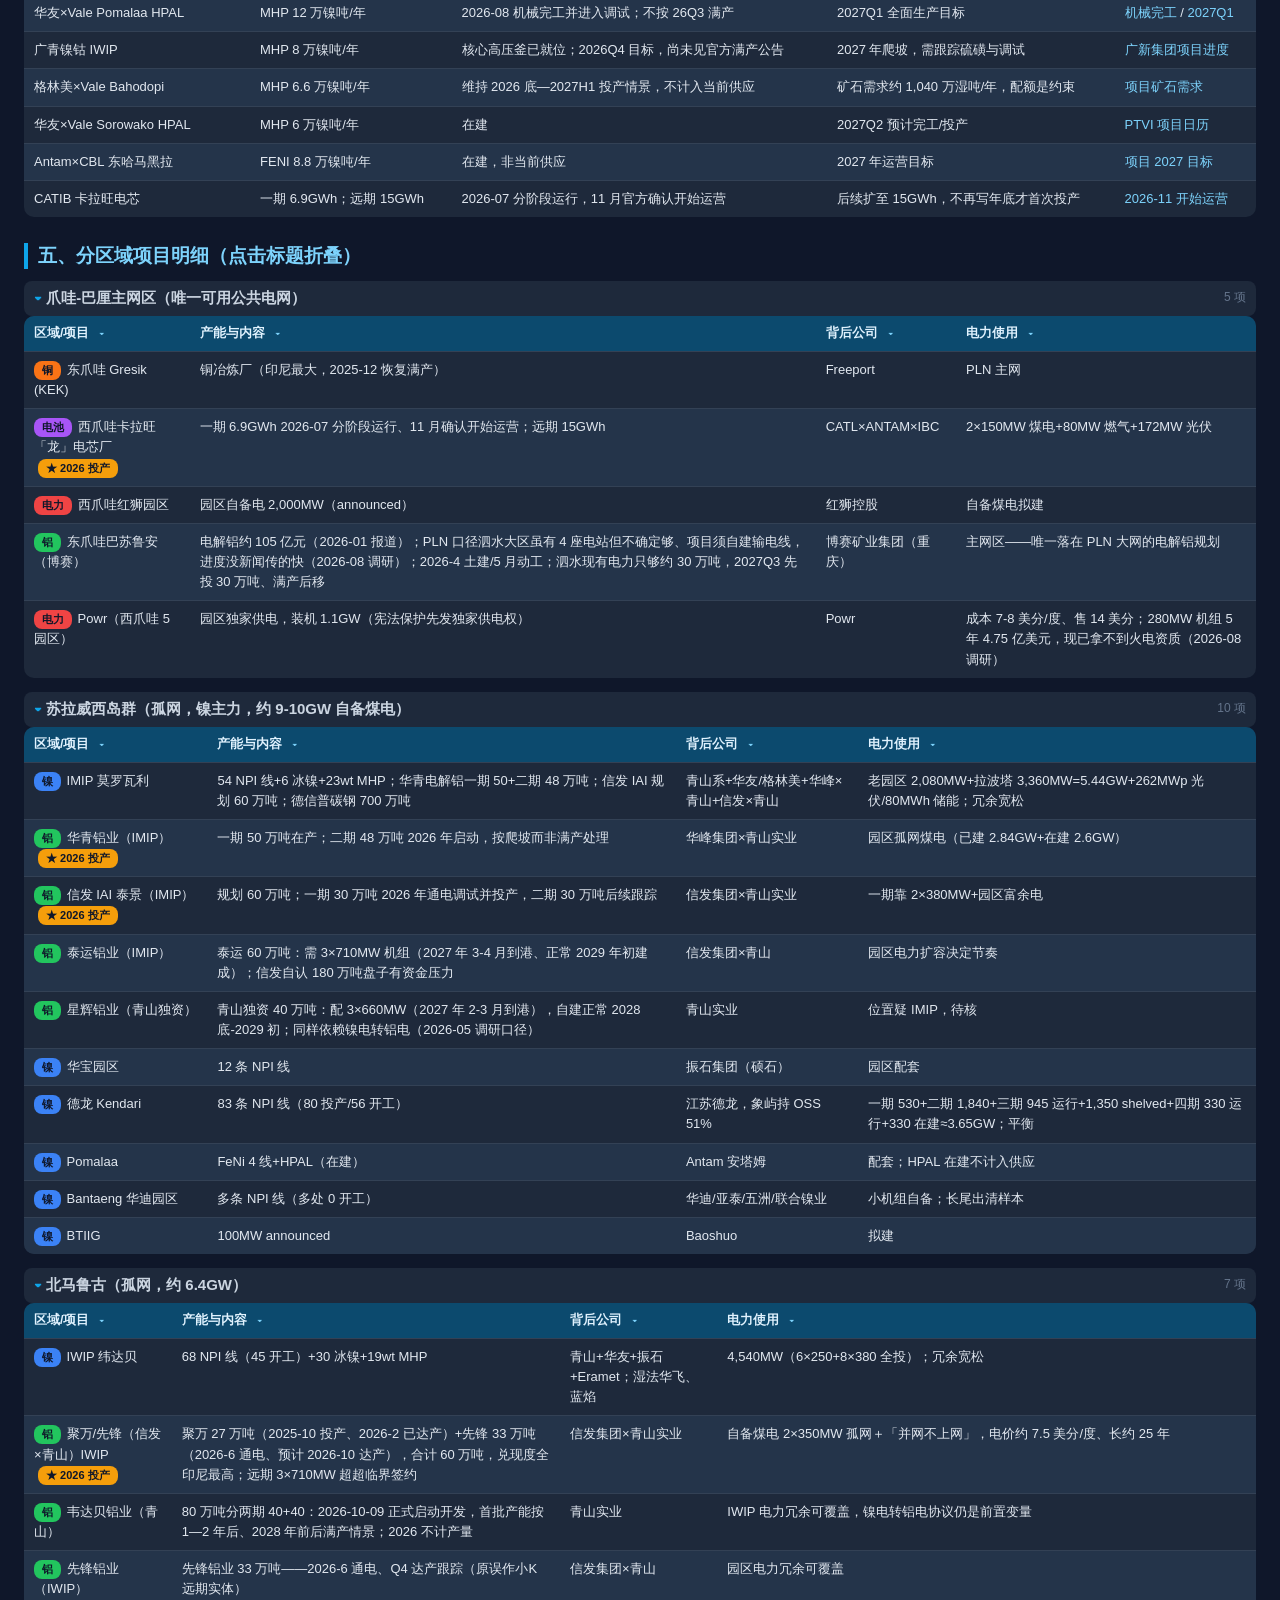
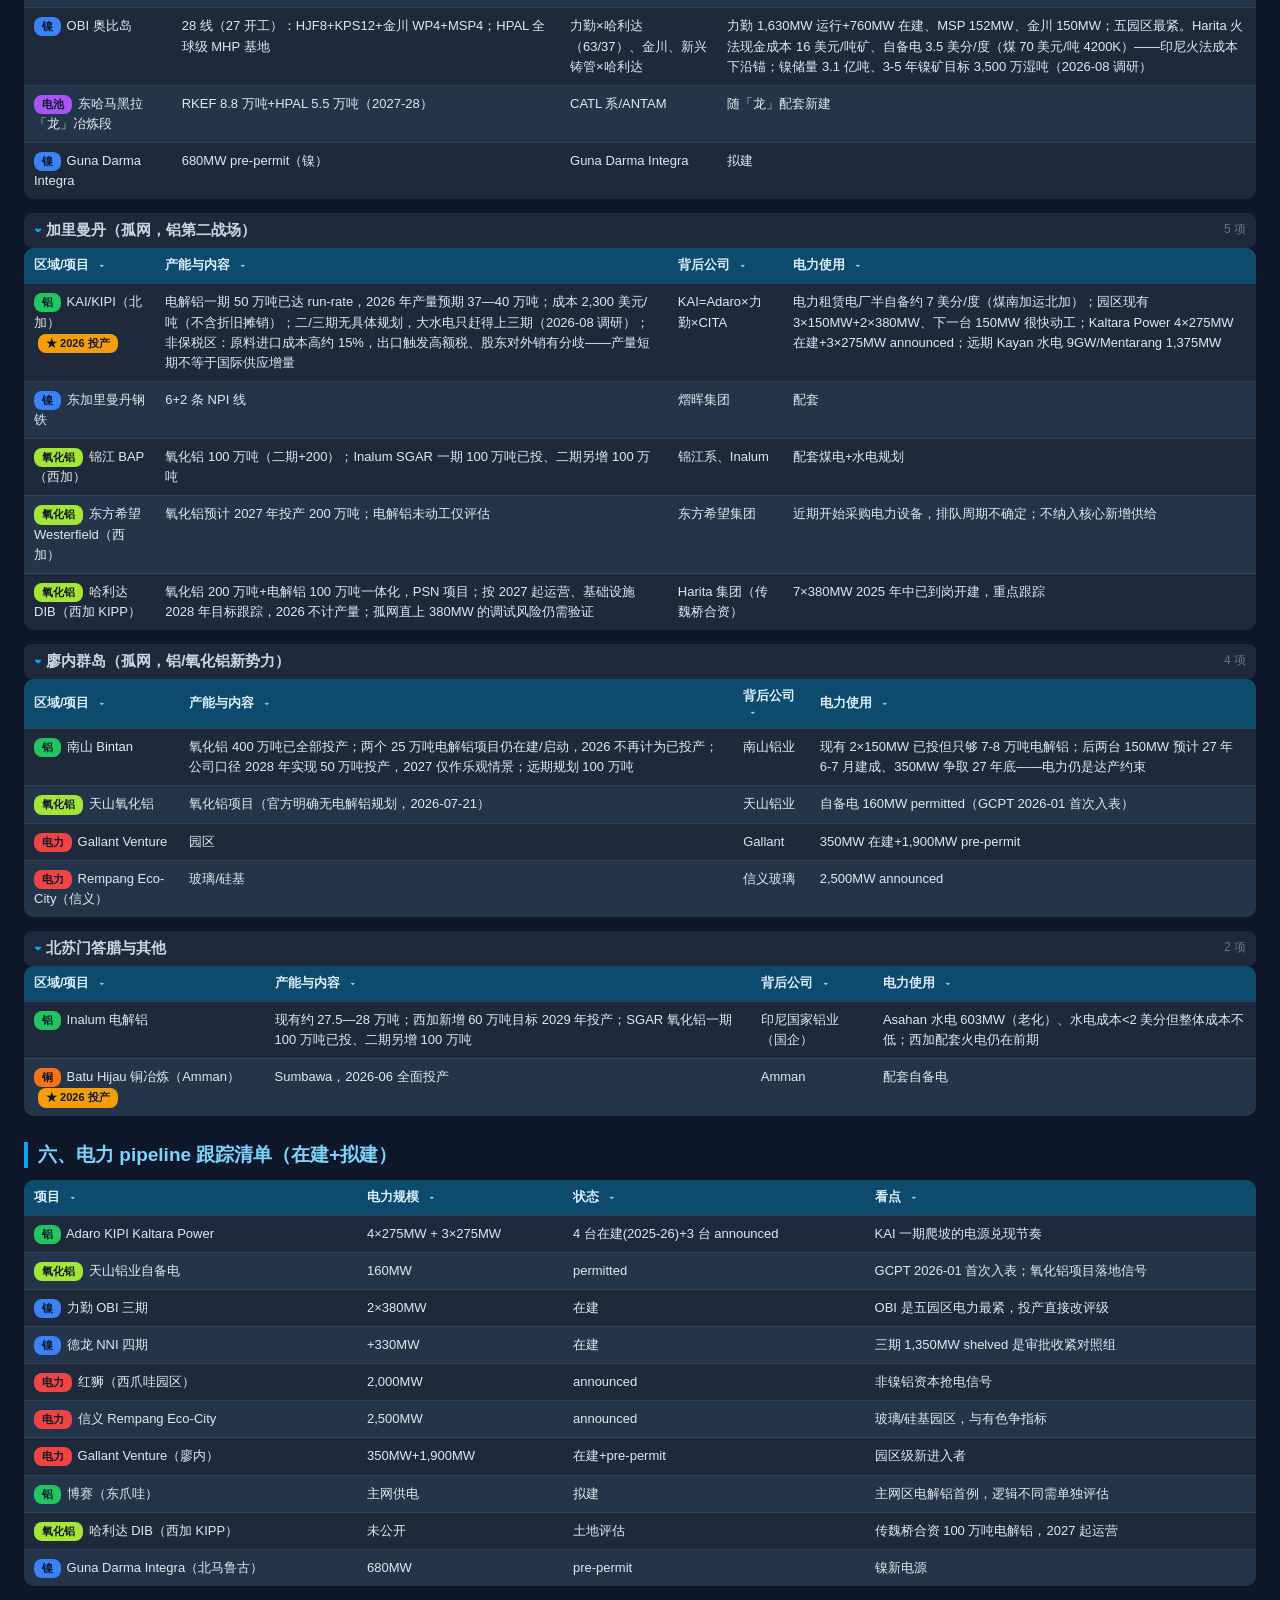
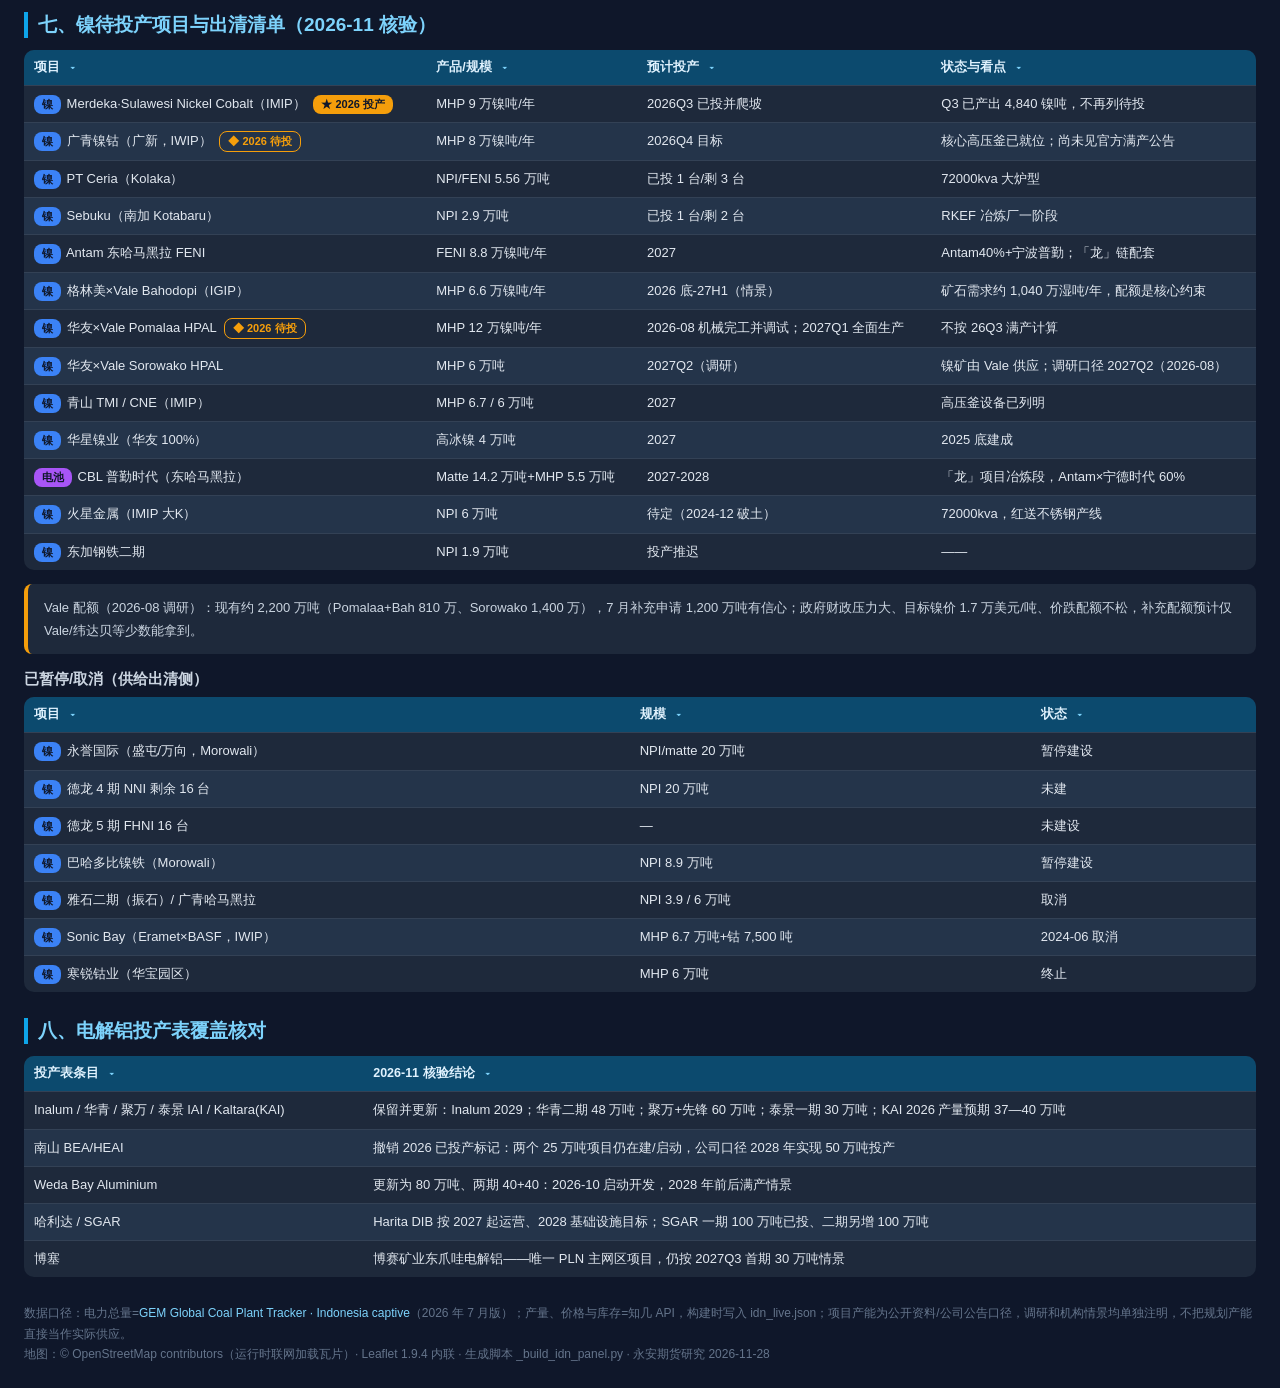
==== commit 4de4abb4: "更新印尼电力面板 indonesia-power.html（2026-11-28）" ====
--- a/indonesia-power.html
+++ b/indonesia-power.html
@@ -743,10 +743,10 @@
 </nav>
 
 <h1>印尼电力与产业面板</h1>
-<p class="sub">园区电力不能跨岛自由替代：仅爪哇-巴厘为 PLN 统一大电网，其余园区均为孤网自备煤电 · 页面重建于 2026-11-23；API 数据逐项标注日期，项目预期更新至 2026-11 · 永安期货研究</p>
+<p class="sub">园区电力不能跨岛自由替代：仅爪哇-巴厘为 PLN 统一大电网，其余园区均为孤网自备煤电 · 页面重建于 2026-11-28；API 数据逐项标注日期，项目预期更新至 2026-11 · 永安期货研究</p>
 
 <div class="kpis"><div class="kpi"><b>19.64GW</b><span>自备煤电运行 · GEM 2026-07</span></div><div class="kpi"><b>14.06GW</b><span>其中镍行业</span></div><div class="kpi"><b>2.00GW</b><span>其中铝行业</span></div><div class="kpi"><b>81.7%</b><span>镍+铝占自备煤电比重</span></div><div class="kpi"><b>4.77GW + 10.28GW</b><span>在建 + announced/pre-permit/permitted</span></div><div class="kpi"><b>1.35GW</b><span>shelved（德龙 GNI）</span></div></div>
-<div class="kpis" style="margin-top:12px"><div class="kpi"><b>15.19</b><span>印尼中高镍生铁月产 · 万金属吨 · 2026-10-31</span></div><div class="kpi"><b>3.63</b><span>印尼 MHP 月产 · 万金属吨 · 2026-10-31</span></div><div class="kpi"><b>1.70</b><span>印尼高冰镍月产 · 万金属吨 · 2026-10-31</span></div><div class="kpi"><b>174.55</b><span>印尼电解铝月产 · 千吨 · 2026-10-31</span></div><div class="kpi"><b>496.41</b><span>印尼氧化铝月产 · 千吨 · 2026-10-31</span></div><div class="kpi"><b>15,490</b><span>LME 镍 3M · 美元/吨 · 2026-11-20</span></div></div>
+<div class="kpis" style="margin-top:12px"><div class="kpi"><b>15.19</b><span>印尼中高镍生铁月产 · 万金属吨 · 2026-10-31</span></div><div class="kpi"><b>3.63</b><span>印尼 MHP 月产 · 万金属吨 · 2026-10-31</span></div><div class="kpi"><b>1.70</b><span>印尼高冰镍月产 · 万金属吨 · 2026-10-31</span></div><div class="kpi"><b>174.55</b><span>印尼电解铝月产 · 千吨 · 2026-10-31</span></div><div class="kpi"><b>496.41</b><span>印尼氧化铝月产 · 千吨 · 2026-10-31</span></div><div class="kpi"><b>15,770</b><span>LME 镍 3M · 美元/吨 · 2026-11-26</span></div></div>
 
 <h2 id="sec-map">一、项目地图（滚轮缩放 · 悬停看名称 · 点标记有谷歌地图链接 · ★=2026 投产）</h2>
 <div id="map"></div>
@@ -757,7 +757,7 @@
 <div class="note">估算口径：RKEF 单线约 25–45MW × 开工线数 vs 园区净可用电力（运行装机×0.92，扣厂用电 6%+园区线损 2%）；四园区冗余评级按净口径复核均维持不变（余量 1.4×—2.4×）。力勤 OBI 4×380MW 中 GEM 仅认 2 台运行（2024/25），另 2 台仍标 construction——评级以 GEM status 为准。</div><div class="note">效率修正（2026-08-03 补充）：1GW×80% 负荷率毛发电 7.01TWh，扣厂用电 6%+园区线损 2% 后净可用约 6.25—6.46TWh（折让 8—11%）。对应金属支持量：电解铝约 43—50 万吨/GW（毛口径 48—54）、RKEF 约 12.5—18.4 万吨镍/GW（毛口径 14—20）；50 万吨电解铝净需 0.74—0.83GW，即毛装机约 0.81—0.91GW——园区冗余评估为毛装机口径，与净需求比较时含此余量。煤耗测算单耗（0.42—0.50kg/kWh）已隐含 30—35% 净效率，不重复扣减。</div><div class="note">PLN 宏观（2026-08 调研）：全国装机 80GW，去年仅新增 1.2GW（vs 2025-2034 规划 69.5GW，其中清洁能源 42.6GW；另有 100GW 光伏+储能国家计划）；2025 年全国需求 306TWh（65% 火电）；工业电价 996 印尼盾/度低于 PLN 发电成本、靠补贴；2022 年起火电限批，园区自备火电须国家战略项目+碳减排承诺；爪哇发电冗余高但常停电贵电，瓶颈在输配电。Powr：西爪哇 5 园区独家供电（宪法保护先发独家供电权），装机 1.1GW、成本 7-8 美分售 14 美分，280MW 机组 5 年 4.75 亿美元，现已拿不到火电资质。</div><div class="note">孤网工程规律（2026-08 调研）：机组须从小到大爬坡——Adaro 两台 150MW 后直上 380MW 调试失败、回头补 150MW 才修复；南山工程师据此质疑哈利达孤网直上 380MW 的可行性。</div>
 
 <h2 id="sec-nickel">三、API 月度产量、价格与库存（逐项日期）</h2>
-<table><thead><tr><th>指标</th><th>最新值</th><th>数据日期</th><th>较上期</th><th>来源</th></tr></thead><tbody><tr data-cat="API"><td>印尼中高镍生铁</td><td>15.19 万金属吨</td><td>2026-10-31</td><td>+5.05%</td><td><a href="https://zhiji-ai.xyz/" target="_blank" style="color:#7dd3fc;text-decoration:none">知几 API · ID01002123</a></td></tr><tr data-cat="API"><td>印尼 MHP</td><td>3.63 万金属吨</td><td>2026-10-31</td><td>-1.63%</td><td><a href="https://zhiji-ai.xyz/" target="_blank" style="color:#7dd3fc;text-decoration:none">知几 API · ID01525680</a></td></tr><tr data-cat="API"><td>印尼高冰镍</td><td>1.70 万金属吨</td><td>2026-10-31</td><td>-19.81%</td><td><a href="https://zhiji-ai.xyz/" target="_blank" style="color:#7dd3fc;text-decoration:none">知几 API · ID01972383</a></td></tr><tr data-cat="API"><td>印尼电解铝</td><td>174.55 千吨</td><td>2026-10-31</td><td>+10.32%</td><td><a href="https://zhiji-ai.xyz/" target="_blank" style="color:#7dd3fc;text-decoration:none">知几 API · a12817937</a></td></tr><tr data-cat="API"><td>印尼氧化铝</td><td>496.41 千吨</td><td>2026-10-31</td><td>+3.36%</td><td><a href="https://zhiji-ai.xyz/" target="_blank" style="color:#7dd3fc;text-decoration:none">知几 API · a12751079</a></td></tr><tr data-cat="API"><td>LME 镍 3M</td><td>15,490 美元/吨</td><td>2026-11-20</td><td>-0.86%</td><td><a href="https://zhiji-ai.xyz/" target="_blank" style="color:#7dd3fc;text-decoration:none">知几 API · FU00014810</a></td></tr><tr data-cat="API"><td>LME 铝 3M</td><td>2,824 美元/吨</td><td>2026-11-20</td><td>-1.57%</td><td><a href="https://zhiji-ai.xyz/" target="_blank" style="color:#7dd3fc;text-decoration:none">知几 API · FU00080250</a></td></tr><tr data-cat="API"><td>高镍生铁到厂价</td><td>1,050 元/镍点</td><td>2026-11-20</td><td>+0.00%</td><td><a href="https://zhiji-ai.xyz/" target="_blank" style="color:#7dd3fc;text-decoration:none">知几 API · ID00188192</a></td></tr><tr data-cat="API"><td>LME 镍库存</td><td>275,184 吨</td><td>2026-11-20</td><td>+0.02%</td><td><a href="https://zhiji-ai.xyz/" target="_blank" style="color:#7dd3fc;text-decoration:none">知几 API · FU00014815</a></td></tr></tbody></table><div class="note">API 为构建时刷新并落 JSON 快照，浏览器不持有知几密钥。产量环比按相邻月度点计算，行情按相邻交易日计算；分园区开炉明细仍止 2026-06，不用全国 API 值倒分摊。Mysteel 与 SMM 的 NPI 口径不同，本表沿用 Mysteel 中高镍生铁口径。</div>
+<table><thead><tr><th>指标</th><th>最新值</th><th>数据日期</th><th>较上期</th><th>来源</th></tr></thead><tbody><tr data-cat="API"><td>印尼中高镍生铁</td><td>15.19 万金属吨</td><td>2026-10-31</td><td>+5.05%</td><td><a href="https://zhiji-ai.xyz/" target="_blank" style="color:#7dd3fc;text-decoration:none">知几 API · ID01002123</a></td></tr><tr data-cat="API"><td>印尼 MHP</td><td>3.63 万金属吨</td><td>2026-10-31</td><td>-1.63%</td><td><a href="https://zhiji-ai.xyz/" target="_blank" style="color:#7dd3fc;text-decoration:none">知几 API · ID01525680</a></td></tr><tr data-cat="API"><td>印尼高冰镍</td><td>1.70 万金属吨</td><td>2026-10-31</td><td>-19.81%</td><td><a href="https://zhiji-ai.xyz/" target="_blank" style="color:#7dd3fc;text-decoration:none">知几 API · ID01972383</a></td></tr><tr data-cat="API"><td>印尼电解铝</td><td>174.55 千吨</td><td>2026-10-31</td><td>+10.32%</td><td><a href="https://zhiji-ai.xyz/" target="_blank" style="color:#7dd3fc;text-decoration:none">知几 API · a12817937</a></td></tr><tr data-cat="API"><td>印尼氧化铝</td><td>496.41 千吨</td><td>2026-10-31</td><td>+3.36%</td><td><a href="https://zhiji-ai.xyz/" target="_blank" style="color:#7dd3fc;text-decoration:none">知几 API · a12751079</a></td></tr><tr data-cat="API"><td>LME 镍 3M</td><td>15,770 美元/吨</td><td>2026-11-26</td><td>+3.68%</td><td><a href="https://zhiji-ai.xyz/" target="_blank" style="color:#7dd3fc;text-decoration:none">知几 API · FU00014810</a></td></tr><tr data-cat="API"><td>LME 铝 3M</td><td>2,808 美元/吨</td><td>2026-11-26</td><td>+2.09%</td><td><a href="https://zhiji-ai.xyz/" target="_blank" style="color:#7dd3fc;text-decoration:none">知几 API · FU00080250</a></td></tr><tr data-cat="API"><td>高镍生铁到厂价</td><td>1,050 元/镍点</td><td>2026-11-27</td><td>+0.00%</td><td><a href="https://zhiji-ai.xyz/" target="_blank" style="color:#7dd3fc;text-decoration:none">知几 API · ID00188192</a></td></tr><tr data-cat="API"><td>LME 镍库存</td><td>275,604 吨</td><td>2026-11-27</td><td>+0.00%</td><td><a href="https://zhiji-ai.xyz/" target="_blank" style="color:#7dd3fc;text-decoration:none">知几 API · FU00014815</a></td></tr></tbody></table><div class="note">API 为构建时刷新并落 JSON 快照，浏览器不持有知几密钥。产量环比按相邻月度点计算，行情按相邻交易日计算；分园区开炉明细仍止 2026-06，不用全国 API 值倒分摊。Mysteel 与 SMM 的 NPI 口径不同，本表沿用 Mysteel 中高镍生铁口径。</div>
 
 <h2 id="sec-capacity">四、产能与投产预期（铭牌、运行、预测分列）</h2><div class="note">原则：已投产量、铭牌产能、市场预测不混用；“未找到官方最新值”时保留调研/机构情景并注明日期，不把项目规划直接算作当年供应。</div><h3>电解铝与氧化铝项目</h3><table><thead><tr><th>项目/口径</th><th>铭牌产能/预期</th><th>最新状态与 2026 处理</th><th>2027 年及以后</th><th>依据</th></tr></thead><tbody><tr><td>KAI/KIPI 北加</td><td>一期 50 万吨</td><td>已达 50 万吨/年 run-rate；2026 年产量预期 37—40 万吨</td><td>2027 年按 50 万吨稳态；二/三期不纳入近端</td><td>2026-08 调研 + <a href="https://www.gem.wiki/AlamTri_Aluminum_Smelter_power_station" target="_blank" style="color:#7dd3fc;text-decoration:none">GEM 项目页</a></td></tr><tr><td>华青铝业 IMIP</td><td>一期 50 + 二期 48 万吨</td><td>一期在产；二期 48 万吨于 2026 年启动，按爬坡而非满产处理</td><td>2027 年再评估 98 万吨整体利用率</td><td><a href="https://finance.sina.com.cn/wm/2026-05-12/doc-inhxqeey1983681.shtml" target="_blank" style="color:#7dd3fc;text-decoration:none">LME 申请/二期 48 万吨</a></td></tr><tr><td>泰景铝业 IMIP</td><td>规划 60 万吨；一期 30 万吨</td><td>一期 2026 年通电调试并投产，不再按 60 万吨全部达产</td><td>二期 30 万吨待电力与建设进度</td><td><a href="https://news.cnal.com/2026/08-12/1786496020667843.shtml" target="_blank" style="color:#7dd3fc;text-decoration:none">一期 30 万吨</a></td></tr><tr><td>聚万/先锋 IWIP</td><td>27 + 33 = 60 万吨</td><td>聚万已爬坡；先锋 2026-06 通电、Q4 达产跟踪</td><td>60 万吨为当前兑现口径，不叠加重复项目</td><td><a href="https://www.chinascrap.com/topic/topic_view?key=183752" target="_blank" style="color:#7dd3fc;text-decoration:none">2026-08 项目进度汇总</a></td></tr><tr><td>青山 Weda Bay Aluminium</td><td>80 万吨，分两期 40+40</td><td>2026-10-09 正式启动开发；首批产能按 1—2 年后</td><td>2028 年前后满产情景，2026 年不计产量</td><td><a href="https://www.seetao.com/details/281103.html" target="_blank" style="color:#7dd3fc;text-decoration:none">2026-10 启动仪式</a></td></tr><tr><td>南山 BEA/HEAI 宾坦</td><td>两个 25 万吨项目；远期 100 万吨</td><td>25 万吨仍属在建，另一 25 万吨 2026 年启动；2026 已投产标记撤销</td><td>公司口径 2028 年实现 50 万吨投产；2027 仅作乐观情景</td><td><a href="https://ir.p5w.net/question/0001BB7709186ABC49A98E3CDCF8DEB53249.shtml" target="_blank" style="color:#7dd3fc;text-decoration:none">公司投资者回复 2026-08-28</a></td></tr><tr><td>Harita DIB 西加 KIPP</td><td>氧化铝 200 + 电解铝 100 万吨</td><td>按 2027 起运营、基础设施 2028 年目标跟踪；2026 不计产量</td><td>7×380MW 电源与孤网调试是核心约束</td><td><a href="https://kalbar.suara.com/read/2026/04/23/185215/proyek-harita-group-dikebut-kayong-utara-bersiap-jadi-pusat-industri-alumina-dan-aluminium" target="_blank" style="color:#7dd3fc;text-decoration:none">当地 2026-04 进度</a></td></tr><tr><td>Inalum 西加</td><td>新增 60 万吨</td><td>可研/前期，非 2026—2027 供应</td><td>2029 年投产目标；SGAR 二期另增 100 万吨氧化铝</td><td><a href="https://www.mining.com/web/inalum-targets-2029-to-commission-new-aluminum-plant/" target="_blank" style="color:#7dd3fc;text-decoration:none">Inalum 2029 目标</a></td></tr><tr><td>博赛 东爪哇</td><td>首期 30 万吨</td><td>主网供电与输电工程约束，仍按 2027Q3 首期情景</td><td>满产后移，不提前计入 2026</td><td>2026-08 PLN/项目调研</td></tr><tr><td>南山宾坦氧化铝</td><td>400 万吨/年</td><td>四期已全部投产；与两个 25 万吨电解铝项目分开核算</td><td>2026 产量/销量仍受矿石与市场价格影响</td><td>公司 2026 三季报/项目公告</td></tr><tr><td>Inalum SGAR Mempawah</td><td>一期 100 + 二期 100 万吨/年</td><td>一期已投，二期作为后续扩建，不再沿用 60 万吨旧口径</td><td>2029 年氧化铝目标 200 万吨</td><td><a href="https://mind.id/en/news/capai-swasembada-aluminium-mind-id-perkuat-kapasitas-produksi-900-ribu-ktpa" target="_blank" style="color:#7dd3fc;text-decoration:none">MIND ID 产能规划</a></td></tr><tr><td>印尼全国氧化铝</td><td>2025 约 700 万吨产能</td><td>CREA 情景：2030 年 3,250 万吨为全项目上限，不是基准产量</td><td>铝土矿需求或由 1,400 万吨升至 6,500 万吨/年</td><td><a href="https://energyandcleanair.org/publication/indonesias-aluminium-downstream-following-nickel-into-a-captive-coal-boom/" target="_blank" style="color:#7dd3fc;text-decoration:none">CREA 2026-07 情景</a></td></tr><tr><td>印尼全国电解铝</td><td>2026 产量预期 160—170 万吨</td><td>Goldman 2026 上调至 170 万吨；2027 约 290 万吨</td><td>Fastmarkets 2030 年产量情景约 340 万吨</td><td><a href="https://www.canadianminingreport.com/blog/bofa-sees-aluminium-market-shifting-from-deficit-to-surplus-what-could-drive-the-change" target="_blank" style="color:#7dd3fc;text-decoration:none">机构预测汇总</a> / <a href="https://www.fastmarkets.com/uploads/2026/04/Indonesia-Focus-Miami-Andy-Farida-2026.pdf" target="_blank" style="color:#7dd3fc;text-decoration:none">Fastmarkets</a></td></tr><tr><td>印尼全国 MHP</td><td>2026 产能预期 85—86 万镍吨</td><td>Mysteel 3 月产量预测 54.21 万镍吨；Q4 减产风险上升，产能不等于产量</td><td>2028 年全项目产能情景超过 80 万镍吨产量，需按需求与利润校准</td><td><a href="https://www.mysteel.net/analysis/5117038-indonesias-mhp-production-declines-as-supply-constraints-emerge" target="_blank" style="color:#7dd3fc;text-decoration:none">Mysteel 产量预测</a> / <a href="https://news.metal.com/newscontent/104173852-smm-analysis-indonesian-nickel-output-cut-talk-gathers-pace-but-the-case-for-cutting-diverges-across-the-supply-chain" target="_blank" style="color:#7dd3fc;text-decoration:none">SMM 减产情景</a></td></tr></tbody></table><h3>镍中间品与电池项目</h3><table><thead><tr><th>项目/口径</th><th>铭牌产能/预期</th><th>最新状态与 2026 处理</th><th>2027 年及以后</th><th>依据</th></tr></thead><tbody><tr><td>Merdeka·Sulawesi Nickel Cobalt</td><td>MHP 9 万镍吨/年</td><td>2026Q3 已产出 4,840 镍吨，转入爬坡，不再列待投</td><td>2027 年看产能利用率与硫磺约束</td><td><a href="https://news.metal.com/newscontent/104171869-enc-project-hits-494-tonnes-cobalt-achieves-first-metal-cathode-in-q3-amid-drought-challenges" target="_blank" style="color:#7dd3fc;text-decoration:none">Q3 首次产量</a></td></tr><tr><td>华友×Vale Pomalaa HPAL</td><td>MHP 12 万镍吨/年</td><td>2026-08 机械完工并进入调试；不按 26Q3 满产</td><td>2027Q1 全面生产目标</td><td><a href="https://news.metal.com/newscontent/104063600-smm-nickel-flash-vale-mechanical-construction-of-the-hpal-pomalaa-nickel-smelter-has-been-completed" target="_blank" style="color:#7dd3fc;text-decoration:none">机械完工</a> / <a href="https://quartr.com/events/pt-vale-indonesia-tbk-inco-q4-2025_FtltqdIS" target="_blank" style="color:#7dd3fc;text-decoration:none">2027Q1</a></td></tr><tr><td>广青镍钴 IWIP</td><td>MHP 8 万镍吨/年</td><td>核心高压釜已就位；2026Q4 目标，尚未见官方满产公告</td><td>2027 年爬坡，需跟踪硫磺与调试</td><td><a href="https://www.gdghg.com/xwzx/gxyw/content/post_100485.html" target="_blank" style="color:#7dd3fc;text-decoration:none">广新集团项目进度</a></td></tr><tr><td>格林美×Vale Bahodopi</td><td>MHP 6.6 万镍吨/年</td><td>维持 2026 底—2027H1 投产情景，不计入当前供应</td><td>矿石需求约 1,040 万湿吨/年，配额是约束</td><td><a href="https://www.mining.com/web/vale-indonesia-says-2026-mining-quota-wont-be-enough-to-meet-demand-from-new-smelters/" target="_blank" style="color:#7dd3fc;text-decoration:none">项目矿石需求</a></td></tr><tr><td>华友×Vale Sorowako HPAL</td><td>MHP 6 万镍吨/年</td><td>在建</td><td>2027Q2 预计完工/投产</td><td><a href="https://pubexlive.idx.co.id/document/download/INCO_Company_Profile.pdf" target="_blank" style="color:#7dd3fc;text-decoration:none">PTVI 项目日历</a></td></tr><tr><td>Antam×CBL 东哈马黑拉</td><td>FENI 8.8 万镍吨/年</td><td>在建，非当前供应</td><td>2027 年运营目标</td><td><a href="https://www.djakarta-miningclub.com/news/antam-antm-expands-ferronickel-export-market-to-south-korea" target="_blank" style="color:#7dd3fc;text-decoration:none">项目 2027 目标</a></td></tr><tr><td>CATIB 卡拉旺电芯</td><td>一期 6.9GWh；远期 15GWh</td><td>2026-07 分阶段运行，11 月官方确认开始运营</td><td>后续扩至 15GWh，不再写年底才首次投产</td><td><a href="https://finance.yahoo.com/energy/articles/catl-ev-battery-jv-indonesia-101305922.html" target="_blank" style="color:#7dd3fc;text-decoration:none">2026-11 开始运营</a></td></tr></tbody></table>
 
@@ -774,7 +774,7 @@
 <table><thead><tr><th>投产表条目</th><th>2026-11 核验结论</th></tr></thead><tbody><tr data-cat="铝"><td>Inalum / 华青 / 聚万 / 泰景 IAI / Kaltara(KAI)</td><td>保留并更新：Inalum 2029；华青二期 48 万吨；聚万+先锋 60 万吨；泰景一期 30 万吨；KAI 2026 产量预期 37—40 万吨</td></tr><tr data-cat="铝"><td>南山 BEA/HEAI</td><td>撤销 2026 已投产标记：两个 25 万吨项目仍在建/启动，公司口径 2028 年实现 50 万吨投产</td></tr><tr data-cat="铝"><td>Weda Bay Aluminium</td><td>更新为 80 万吨、两期 40+40：2026-10 启动开发，2028 年前后满产情景</td></tr><tr data-cat="氧化铝"><td>哈利达 / SGAR</td><td>Harita DIB 按 2027 起运营、2028 基础设施目标；SGAR 一期 100 万吨已投、二期另增 100 万吨</td></tr><tr data-cat="铝"><td>博塞</td><td>博赛矿业东爪哇电解铝——唯一 PLN 主网区项目，仍按 2027Q3 首期 30 万吨情景</td></tr></tbody></table>
 
 <div class="footer">数据口径：电力总量=<a href="https://docs.google.com/spreadsheets/d/1xnFBS4W6MRF0qmTnn3SyacvTaYlkUKIXTJdGhX0lZpo/edit" target="_blank" style="color:#7dd3fc;text-decoration:none">GEM Global Coal Plant Tracker · Indonesia captive</a>（2026 年 7 月版）；产量、价格与库存=知几 API，构建时写入 idn_live.json；项目产能为公开资料/公司公告口径，调研和机构情景均单独注明，不把规划产能直接当作实际供应。<br>
-地图：© OpenStreetMap contributors（运行时联网加载瓦片）· Leaflet 1.9.4 内联 · 生成脚本 _build_idn_panel.py · 永安期货研究 2026-11-23</div>
+地图：© OpenStreetMap contributors（运行时联网加载瓦片）· Leaflet 1.9.4 内联 · 生成脚本 _build_idn_panel.py · 永安期货研究 2026-11-28</div>
 
 <script>/* @preserve
  * Leaflet 1.9.4, a JS library for interactive maps. https://leafletjs.com
